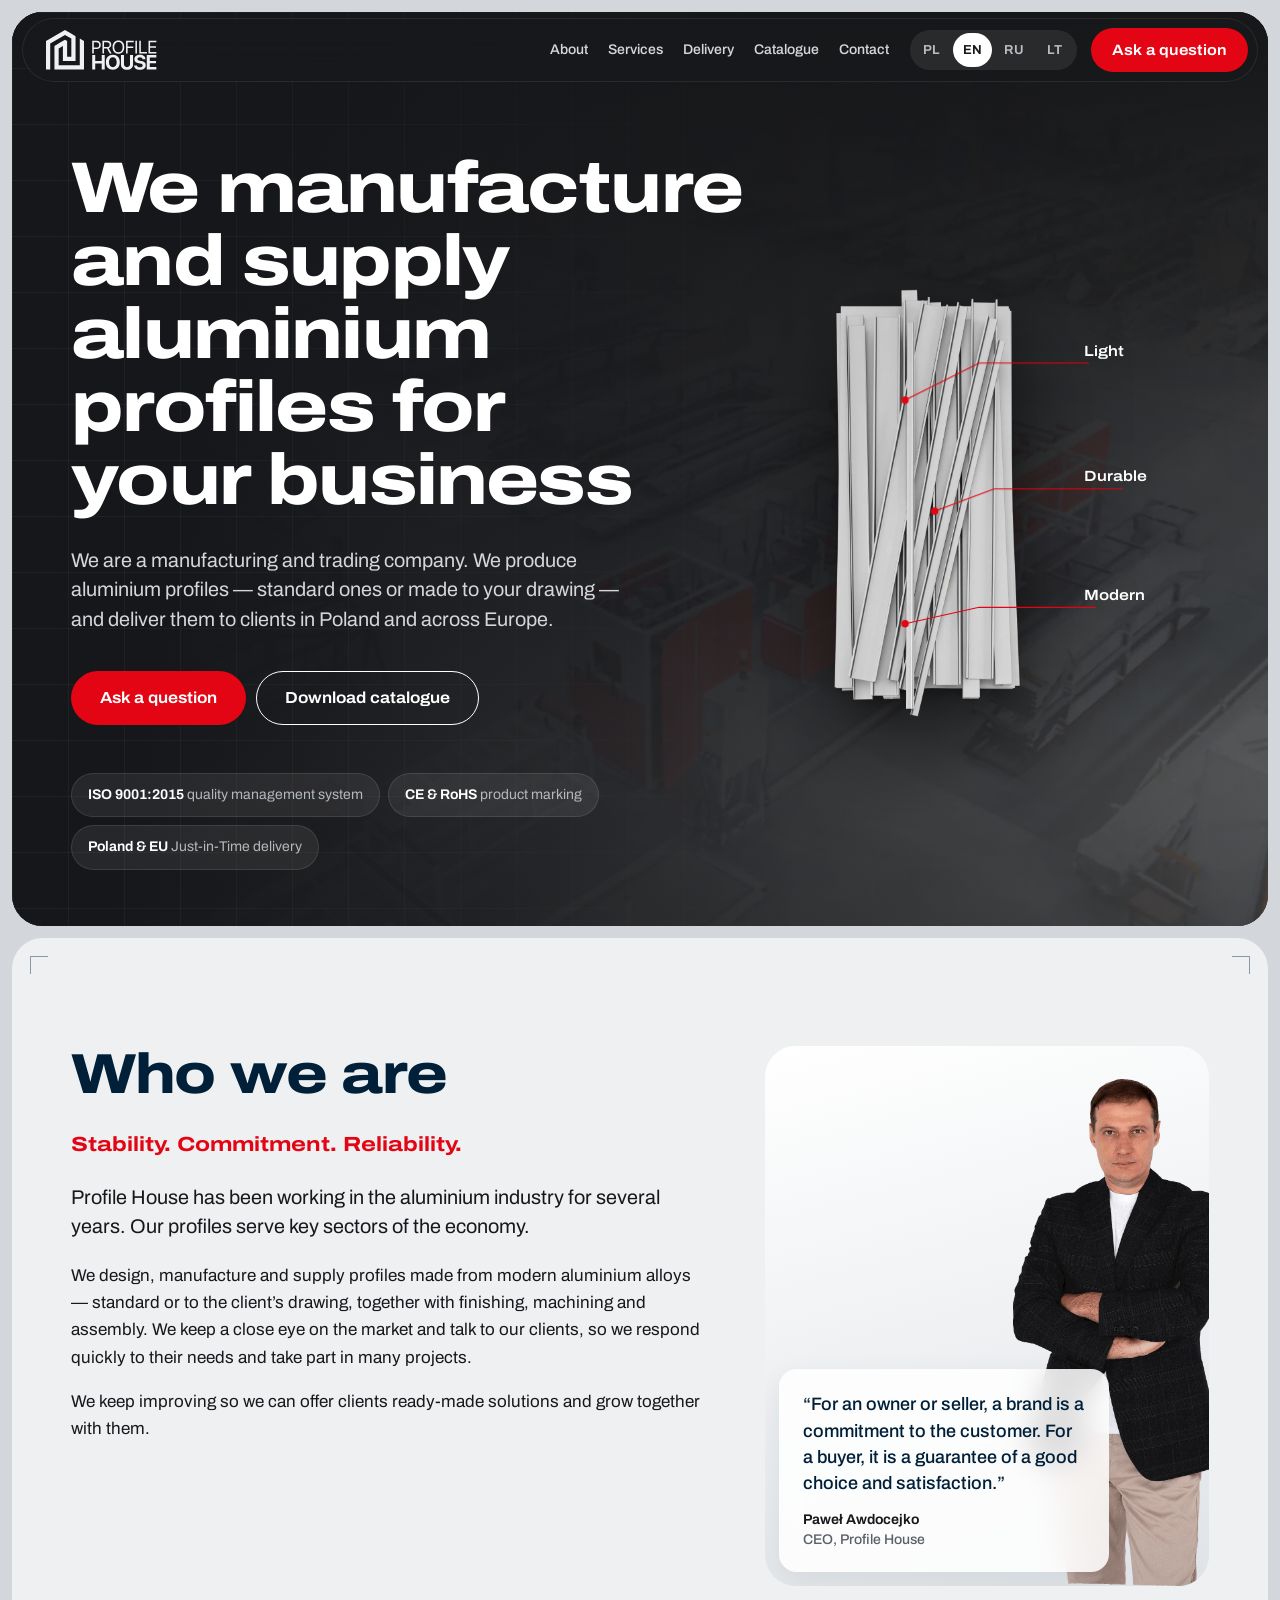
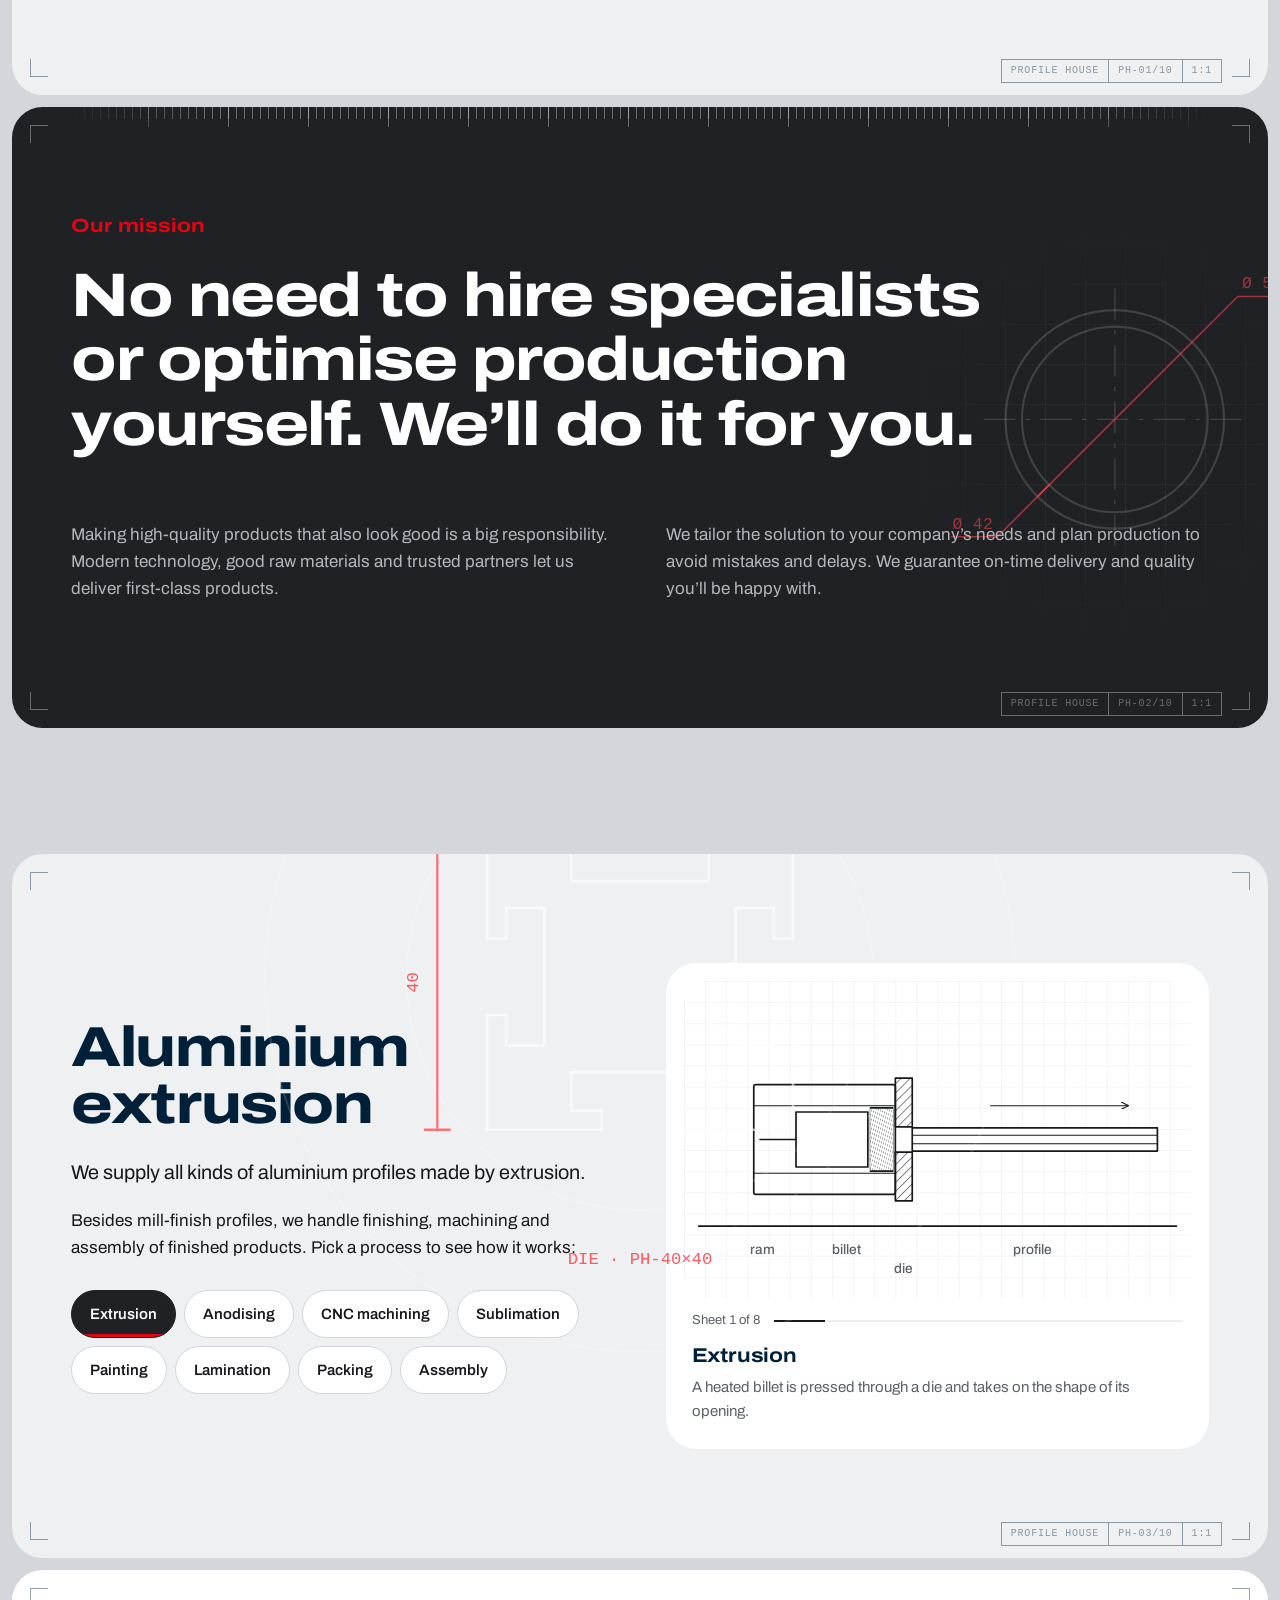
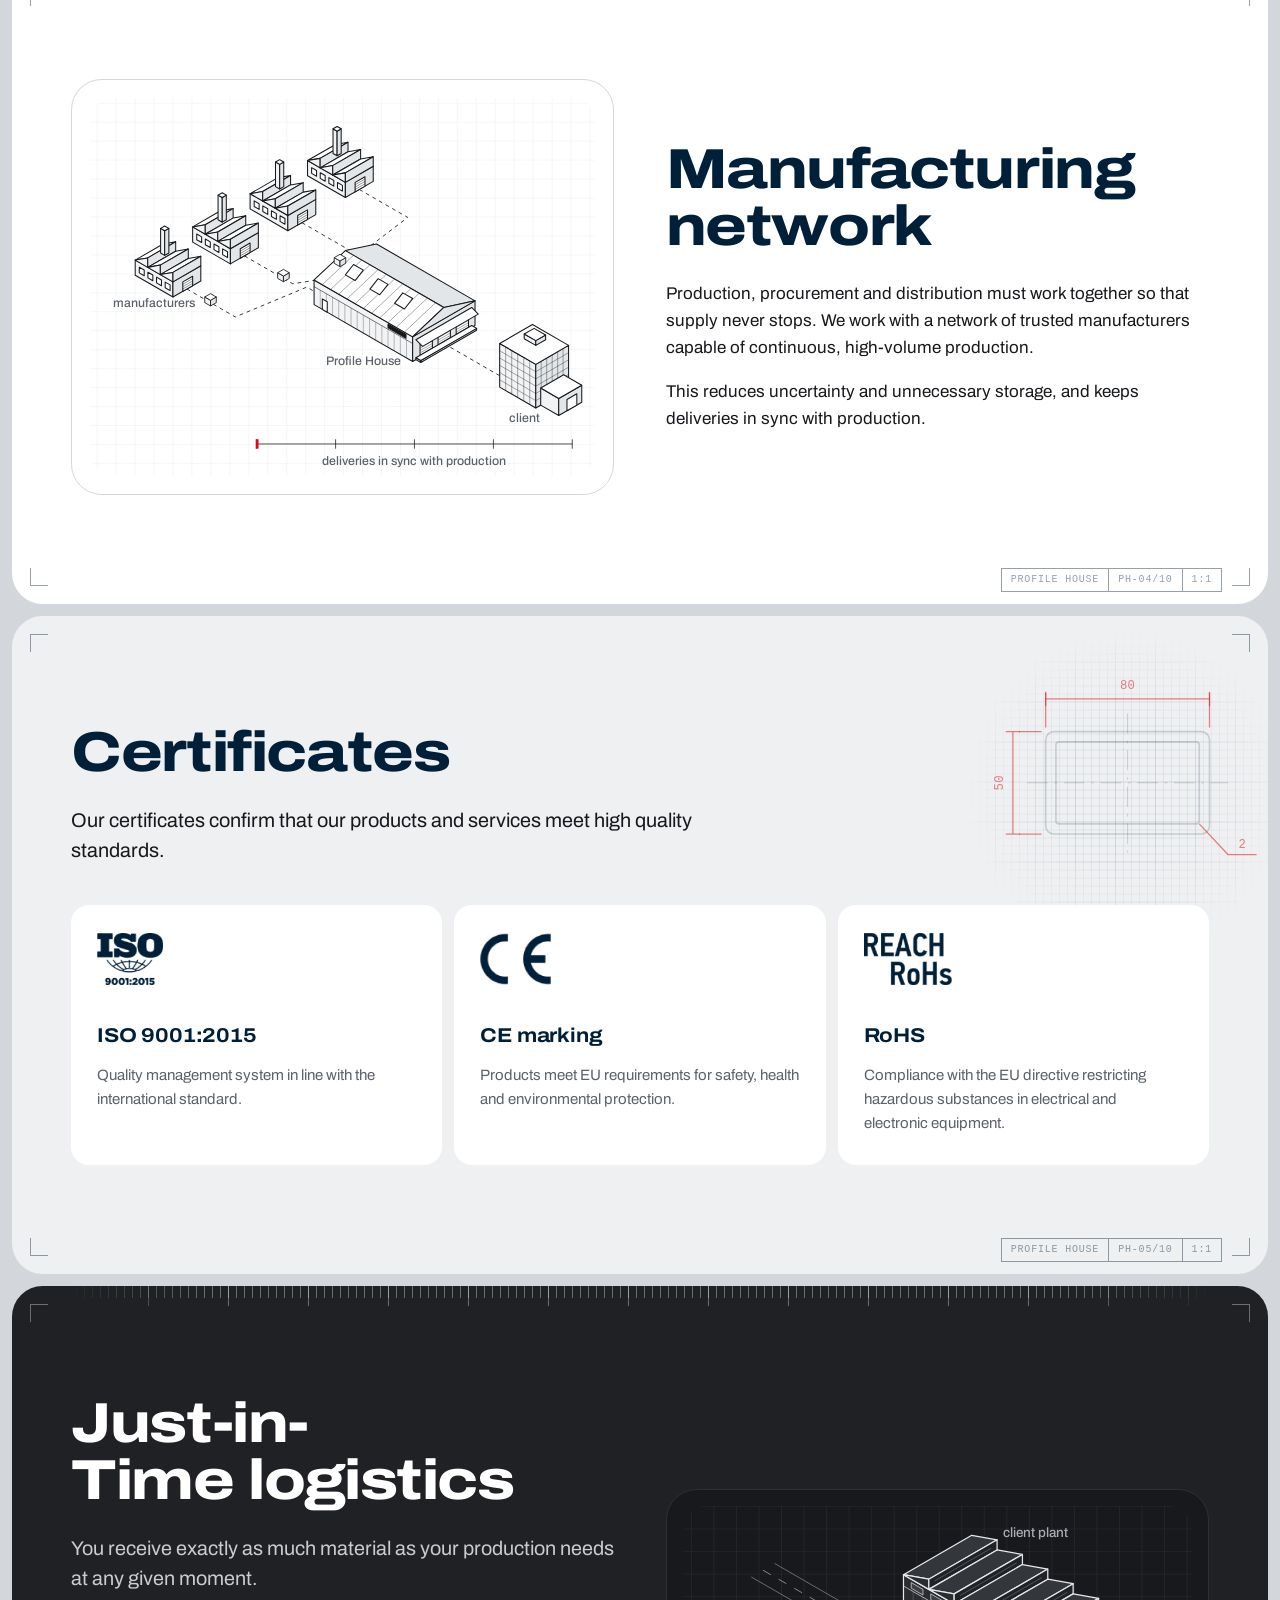
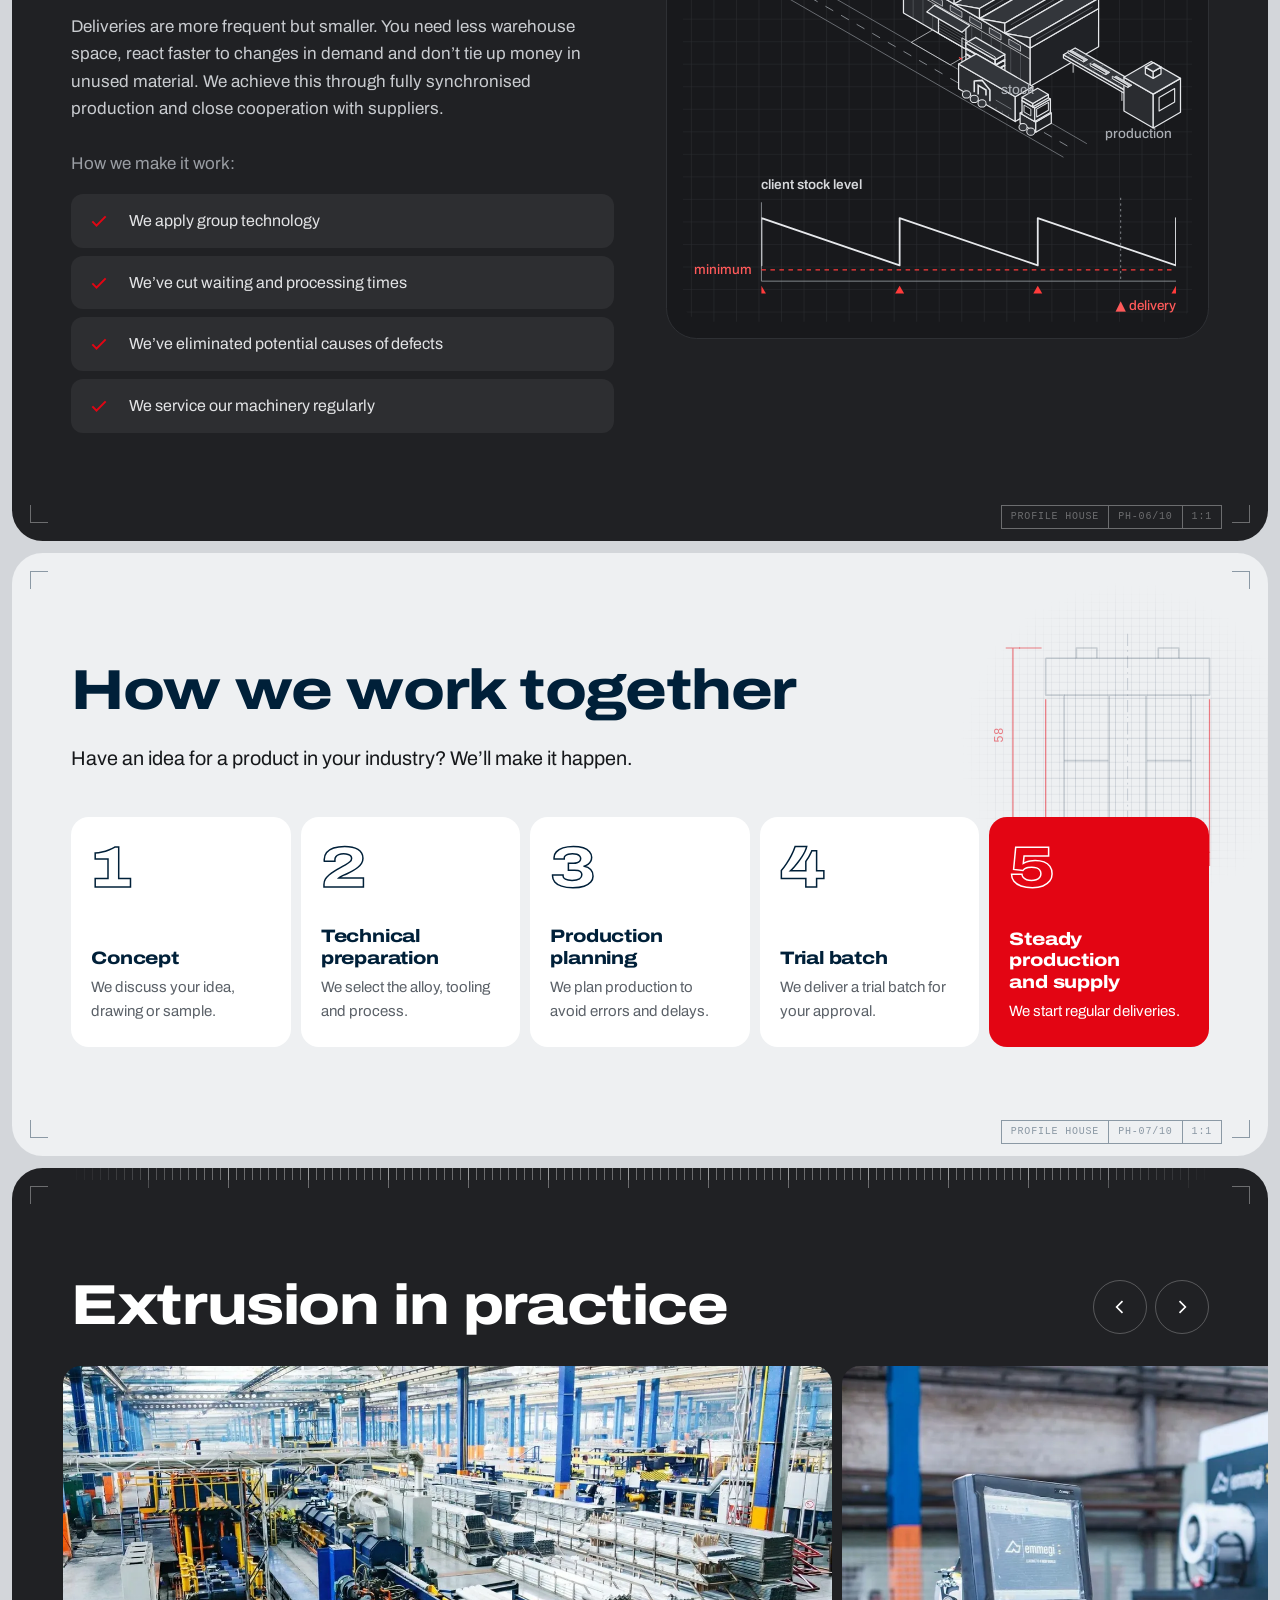
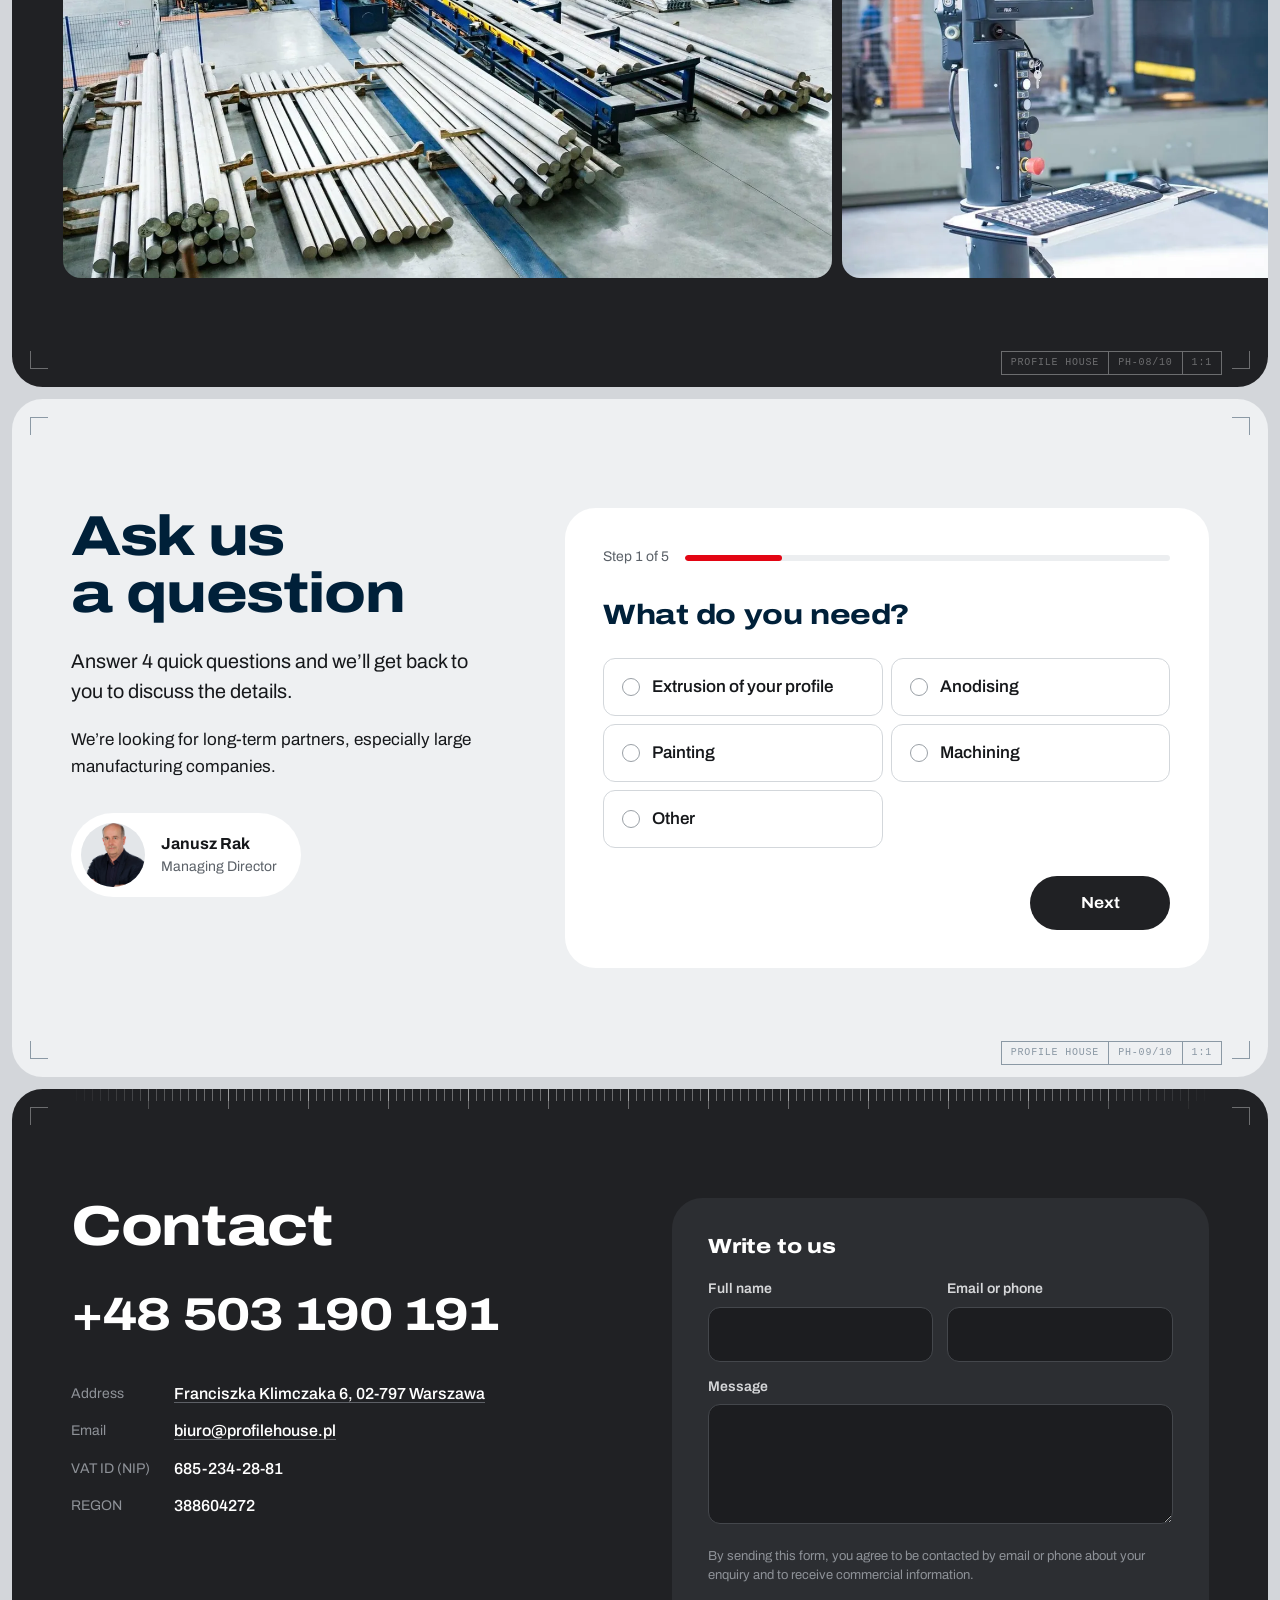
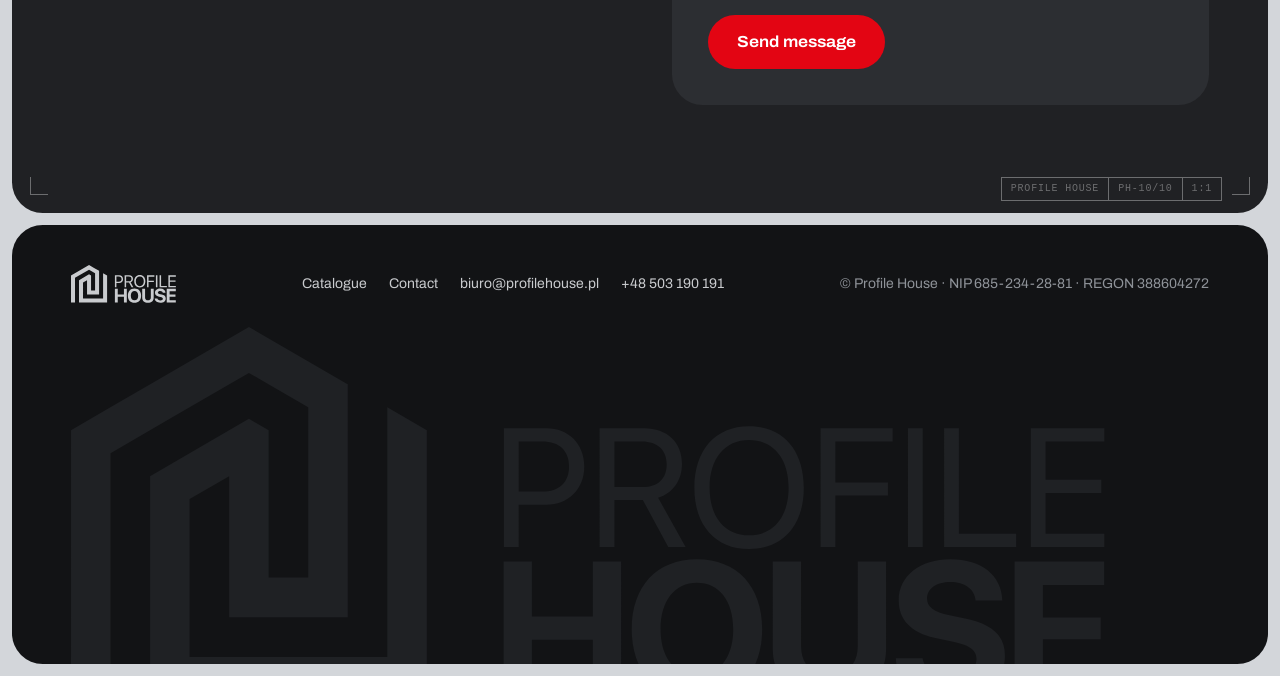
==== en/index.html @ 6f0127ea "Matryca z prostych bloków przesuwanych przez GPU, wewnątrz sekcji - brak przerysowywania przy przewi" ====
<!doctype html>
<html lang="en">
<head>
<meta charset="utf-8">
<meta name="viewport" content="width=device-width,initial-scale=1">
<title>Profile House — aluminium profile manufacturer and supplier</title>
<meta name="description" content="We manufacture and supply aluminium profiles for businesses in Poland and across Europe: extrusion, anodising, CNC machining, painting and assembly. Just-in-Time delivery.">
<link rel="canonical" href="https://profilehouse.pl/en/">
<link rel="alternate" hreflang="pl" href="https://profilehouse.pl/">
<link rel="alternate" hreflang="en" href="https://profilehouse.pl/en/">
<link rel="alternate" hreflang="ru" href="https://profilehouse.pl/ru/">
<link rel="alternate" hreflang="lt" href="https://profilehouse.pl/lt/">
<link rel="alternate" hreflang="x-default" href="https://profilehouse.pl/">
<meta property="og:type" content="website">
<meta property="og:locale" content="en_GB">
<meta property="og:title" content="Profile House — aluminium profile manufacturer and supplier">
<meta property="og:description" content="We manufacture and supply aluminium profiles for businesses in Poland and across Europe: extrusion, anodising, CNC machining, painting and assembly. Just-in-Time delivery.">
<meta property="og:url" content="https://profilehouse.pl/en/">
<meta property="og:image" content="https://profilehouse.pl/assets/img/plant.webp">
<meta name="theme-color" content="#202124">
<link rel="icon" href="/assets/favicon.png" type="image/png">
<link rel="apple-touch-icon" href="/assets/apple-touch-icon.png">
<link rel="preload" href="/assets/fonts/archivo-latin-wdth-normal.woff2" as="font" type="font/woff2" crossorigin>
<link rel="stylesheet" href="/assets/site.css?v=b32b42c3">
<script src="/assets/site.js?v=36290773" defer></script>
</head>
<body>
<a class="skip" href="#main">Skip to content</a>
<header class="hdr">
  <div class="wrap">
    <a class="logo" href="/en/" aria-label="Profile House — home page"><svg aria-hidden="true" focusable="false" xmlns="http://www.w3.org/2000/svg" width="243" height="80" viewBox="0 0 243 80" fill="none"> <path d="M92.4609 21.6348V47H95.625V37.9473H101.479C106.242 37.9473 109.635 34.5898 109.635 29.7734C109.635 24.9746 106.277 21.6348 101.514 21.6348H92.4609ZM95.625 24.4473H100.688C104.326 24.4473 106.383 26.416 106.383 29.7734C106.383 33.1484 104.309 35.1348 100.688 35.1348H95.625V24.4473ZM116.077 36.9629H122.142L127.574 47H131.283L125.411 36.4707C128.593 35.4688 130.509 32.7266 130.509 29.1934C130.509 24.623 127.31 21.6348 122.423 21.6348H112.913V47H116.077V36.9629ZM116.077 24.4473H122.001C125.271 24.4473 127.24 26.2578 127.24 29.2988C127.24 32.4102 125.394 34.168 122.142 34.168H116.077V24.4473ZM144.844 21.2129C137.655 21.2129 133.155 26.2754 133.155 34.3262C133.155 42.377 137.655 47.4219 144.844 47.4219C152.034 47.4219 156.534 42.377 156.534 34.3262C156.534 26.2754 152.034 21.2129 144.844 21.2129ZM144.844 24.1309C150.03 24.1309 153.282 28.0684 153.282 34.3262C153.282 40.5664 150.03 44.5039 144.844 44.5039C139.659 44.5039 136.407 40.5664 136.407 34.3262C136.407 28.0684 139.659 24.1309 144.844 24.1309ZM163.275 47V36.0137H174.508V33.2012H163.275V24.4824H175.51V21.6348H160.111V47H163.275ZM181.935 47V21.6348H178.771V47H181.935ZM201.895 44.1523H189.661V21.6348H186.497V47H201.895V44.1523ZM220.731 44.1523H208.18V35.4336H220.08V32.6211H208.18V24.4824H220.731V21.6348H205.016V47H220.731V44.1523ZM117.507 79V50.1118H111.461V61.8433H98.4482V50.1118H92.4023V79H98.4482V66.8281H111.461V79H117.507ZM133.704 49.6113C125.136 49.6113 119.771 55.3569 119.771 64.5659C119.771 73.7549 125.136 79.4805 133.704 79.4805C142.253 79.4805 147.638 73.7549 147.638 64.5659C147.638 55.3569 142.253 49.6113 133.704 49.6113ZM133.704 54.6562C138.429 54.6562 141.452 58.5 141.452 64.5659C141.452 70.6118 138.429 74.4355 133.704 74.4355C128.96 74.4355 125.937 70.6118 125.937 64.5659C125.937 58.5 128.98 54.6562 133.704 54.6562ZM155.948 50.1118H149.902V68.79C149.902 75.1562 154.606 79.4805 162.013 79.4805C169.401 79.4805 174.105 75.1562 174.105 68.79V50.1118H168.059V68.1895C168.059 71.8931 165.877 74.3154 162.013 74.3154C158.13 74.3154 155.948 71.8931 155.948 68.1895V50.1118ZM176.189 70.752C176.369 76.1973 180.954 79.4805 187.84 79.4805C195.067 79.4805 199.492 75.917 199.492 70.2715C199.492 65.8872 196.829 63.4248 190.723 62.2036L187.66 61.583C184.257 60.9023 182.855 59.8013 182.855 58.0195C182.855 55.8975 184.857 54.4961 187.84 54.4961C190.883 54.4961 193.025 55.9775 193.226 58.4399H198.931C198.831 53.1348 194.587 49.6113 187.84 49.6113C181.414 49.6113 176.809 53.1147 176.809 58.3999C176.809 62.7041 179.632 65.4668 185.398 66.6079L188.441 67.2085C192.064 67.9492 193.426 69.0303 193.426 70.9321C193.426 73.0542 191.224 74.6157 188 74.6157C184.717 74.6157 182.275 73.1743 181.894 70.752H176.189ZM220.694 73.9951H207.601V66.708H219.953V62.0635H207.601V55.0967H220.694V50.1118H201.555V79H220.694V73.9951Z" fill="currentColor"></path> <path fill-rule="evenodd" clip-rule="evenodd" d="M8.44483 79V26.9547C18.296 21.2388 28.1489 15.5212 38 9.80348L50.669 17.1548C50.669 29.2819 50.669 41.4074 50.669 53.5345H42.2207C42.2207 43.041 42.2207 32.5474 42.2207 22.0556L37.9982 19.6052C30.9615 23.6893 23.9247 27.7733 16.8879 31.8574C16.8879 47.5704 16.8879 63.287 16.8879 79C36.5902 79 56.2977 79 76 79V22.0556L67.5552 17.1548V70.5133C53.4816 70.5133 39.4046 70.5133 25.331 70.5133C25.331 59.2592 25.331 48.0087 25.331 36.7547L33.7758 31.8556C33.7758 41.9091 33.7758 51.9678 33.7758 62.0213C42.2207 62.0213 50.6673 62.0213 59.1121 62.0213C59.1121 45.4316 59.1121 28.8436 59.1121 12.2504C52.0736 8.1681 45.0385 4.08405 38 0C25.3327 7.35305 12.6673 14.7026 0 22.0556V70.5098L8.44483 79ZM0 78.9982L8.44483 79L0 70.5098V78.9982Z" fill="currentColor"></path> </svg> </a>
    <button class="burger" aria-expanded="false" aria-controls="menu" aria-label="Menu"><span></span><span></span><span></span></button>
    <div class="menu" id="menu">
      <nav class="nav" aria-label="Menu"><a href="/en/#o-firmie">About</a><a href="/en/#uslugi">Services</a><a href="/en/#dostawa">Delivery</a><a href="/en/katalog/">Catalogue</a><a href="/en/#kontakt">Contact</a></nav>
      <div class="hdr-cta">
        <nav class="langs" aria-label="Language"><a href="/" hreflang="pl" lang="pl" title="Polski">PL</a><a href="/en/" hreflang="en" lang="en" title="English" aria-current="true">EN</a><a href="/ru/" hreflang="ru" lang="ru" title="Русский">RU</a><a href="/lt/" hreflang="lt" lang="lt" title="Lietuvių">LT</a></nav>
        <a class="hdr-tel" href="tel:+48503190191">+48 503 190 191</a>
        <a class="btn btn-primary" href="/en/#pytanie">Ask a question</a>
      </div>
    </div>
  </div>
</header>
<main id="main">
<section class="hero">
  <div class="hero-bg" aria-hidden="true"></div>
  <div class="wrap">
    <div>
      <h1>We manufacture and supply aluminium profiles for your business</h1>
      <p class="lead">We are a manufacturing and trading company. We produce aluminium profiles — standard ones or made to your drawing — and deliver them to clients in Poland and across Europe.</p>
      <div class="btns">
        <a class="btn btn-primary" href="#pytanie">Ask a question</a>
        <a class="btn btn-ghost" href="/en/katalog/"><span>Download catalogue</span></a>
      </div>
      <div class="hero-facts"><span><b>ISO 9001:2015</b> quality management system</span><span><b>CE & RoHS</b> product marking</span><span><b>Poland & EU</b> Just-in-Time delivery</span></div>
    </div>
    <div class="spec" aria-hidden="true">
      <img src="/assets/img/hero-profiles.webp" alt="" width="649" height="1324" fetchpriority="high">
      <svg viewBox="0 0 560 600">
        <g><circle class="dot" cx="150" cy="150" r="5"/><path class="ldr" d="M150 150 L250 100 H540"/><text x="392" y="90">Light</text></g>
        <g><circle class="dot" cx="190" cy="300" r="5"/><path class="ldr" d="M190 300 L270 270 H540"/><text x="392" y="260">Durable</text></g>
        <g><circle class="dot" cx="150" cy="452" r="5"/><path class="ldr" d="M150 452 L250 430 H540"/><text x="392" y="420">Modern</text></g>
      </svg>
    </div>
  </div>
</section>

<section class="sec" id="o-firmie"><div class="bp" aria-hidden="true"><i class="bp-c bp-c0"></i><i class="bp-c bp-c1"></i><i class="bp-c bp-c2"></i><i class="bp-c bp-c3"></i><div class="bp-stamp"><span>PROFILE HOUSE</span><span>PH-01/10</span><span>1:1</span></div></div>
  <div class="wrap split wide-a">
    <div class="a h-block">
      <h2>Who we are</h2>
      <p class="values">Stability. Commitment. Reliability.</p>
      <p class="lead">Profile House has been working in the aluminium industry for several years. Our profiles serve key sectors of the economy.</p>
      <p>We design, manufacture and supply profiles made from modern aluminium alloys — standard or to the client’s drawing, together with finishing, machining and assembly. We keep a close eye on the market and talk to our clients, so we respond quickly to their needs and take part in many projects.</p>
      <p>We keep improving so we can offer clients ready-made solutions and grow together with them.</p>
    </div>
    <div class="b">
      <figure class="ceo">
        <blockquote>“For an owner or seller, a brand is a commitment to the customer. For a buyer, it is a guarantee of a good choice and satisfaction.”<cite><b>Paweł Awdocejko</b><br>CEO, Profile House</cite></blockquote>
        <img src="/assets/img/ceo.webp" alt="Paweł Awdocejko, CEO Profile House" loading="lazy" width="700" height="1663">
      </figure>
    </div>
  </div>
</section>

<section class="sec dark mission"><div class="bp" aria-hidden="true"><i class="bp-c bp-c0"></i><i class="bp-c bp-c1"></i><i class="bp-c bp-c2"></i><i class="bp-c bp-c3"></i><div class="bp-art bp-r"><div class="bp-grid"></div><svg class="bp-draw" viewBox="-70 -60 300 290" fill="none"><circle class="ln" pathLength="1" cx="80" cy="80" r="80"/><circle class="ln" pathLength="1" cx="80" cy="80" r="68"/><path class="cl" pathLength="1" d="M80 -16 V176 M-16 80 H176"/><path class="dim" pathLength="1" d="M23.4 136.6 L136.6 23.4 L170 -10 H206"/><text x="188" y="-16" text-anchor="middle">Ø 50</text><path class="dim" pathLength="1" d="M32 128 L-6 166 H-40"/><text x="-24" y="160" text-anchor="middle">Ø 42</text></svg></div><div class="bp-stamp"><span>PROFILE HOUSE</span><span>PH-02/10</span><span>1:1</span></div></div>
  <div class="wrap">
    <h2 class="kicker-h">Our mission</h2>
    <p class="statement">No need to hire specialists or optimise production yourself. We’ll do it for you.</p>
    <div class="split"><p class="a">Making high-quality products that also look good is a big responsibility. Modern technology, good raw materials and trusted partners let us deliver first-class products.</p><p class="b">We tailor the solution to your company’s needs and plan production to avoid mistakes and delays. We guarantee on-time delivery and quality you’ll be happy with.</p></div>
  </div>
</section>

<section class="sec" id="uslugi" data-die="die"><div class="bp" aria-hidden="true"><i class="bp-c bp-c0"></i><i class="bp-c bp-c1"></i><i class="bp-c bp-c2"></i><i class="bp-c bp-c3"></i><div class="bp-stamp"><span>PROFILE HOUSE</span><span>PH-03/10</span><span>1:1</span></div></div>
  <div class="wrap split center">
    <div class="a h-block">
      <h2>Aluminium extrusion</h2>
      <p class="lead">We supply all kinds of aluminium profiles made by extrusion.</p>
      <p>Besides mill-finish profiles, we handle finishing, machining and assembly of finished products. Pick a process to see how it works:</p>
      <ul class="svc-list" data-proc-chips><li><button type="button" class="chip" data-step="0" data-desc="A heated billet is pressed through a die and takes on the shape of its opening." aria-pressed="true">Extrusion</button></li><li><button type="button" class="chip" data-step="1" data-desc="An electrochemical oxide layer protects the profile from corrosion and can add colour." aria-pressed="false">Anodising</button></li><li><button type="button" class="chip" data-step="2" data-desc="We drill, mill and cut profiles to size according to the drawing." aria-pressed="false">CNC machining</button></li><li><button type="button" class="chip" data-step="3" data-desc="A pattern, such as wood grain, is transferred from paper onto the profile surface at high temperature." aria-pressed="false">Sublimation</button></li><li><button type="button" class="chip" data-step="4" data-desc="We coat the profile with a durable finish in the colour you choose." aria-pressed="false">Painting</button></li><li><button type="button" class="chip" data-step="5" data-desc="Rollers press a decorative or protective film onto the profile surface." aria-pressed="false">Lamination</button></li><li><button type="button" class="chip" data-step="6" data-desc="Profiles are bundled, strapped and secured for transport." aria-pressed="false">Packing</button></li><li><button type="button" class="chip" data-step="7" data-desc="We assemble complete structures from finished profiles." aria-pressed="false">Assembly</button></li></ul>
    </div>
    <figure class="b proc" data-proc>
      <svg class="proc-svg" viewBox="0 0 480 300" role="img" aria-labelledby="proc-title">
  <defs>
    <pattern id="pgrid" width="20" height="20" patternUnits="userSpaceOnUse"><path d="M20 0H0V20" fill="none" stroke="#e9ebee" stroke-width="1"/></pattern>
    <pattern id="phatch" width="6" height="6" patternUnits="userSpaceOnUse" patternTransform="rotate(45)"><path d="M0 0V6" stroke="#16181b" stroke-width="1"/></pattern>
    <pattern id="phatch2" width="5" height="5" patternUnits="userSpaceOnUse" patternTransform="rotate(-45)"><path d="M0 0V5" stroke="#16181b" stroke-width="1.6"/></pattern>
    <marker id="parr" viewBox="0 0 10 10" refX="9" refY="5" markerWidth="7" markerHeight="7" orient="auto"><path d="M0 0L10 5L0 10" fill="none" stroke="#16181b" stroke-width="1.5"/></marker>
  </defs>
  <rect width="480" height="300" fill="url(#pgrid)"/>

  <!-- 1 Wytłaczanie -->
  <g class="stage" data-s="0">
    <path class="ln draw" pathLength="1" d="M14 232H466"/>
    <rect class="ln draw" pathLength="1" x="66" y="98" width="134" height="104" rx="2"/>
    <path class="ln draw thin" pathLength="1" d="M66 118H200M66 182H200"/>
    <rect class="ln hatch billet" x="110" y="120" width="88" height="60"/>
    <g class="ram"><rect class="ln wf" x="40" y="124" width="68" height="52"/><path class="ln" d="M6 150H40"/></g>
    <rect class="ln hatch" x="200" y="92" width="16" height="46"/><rect class="ln hatch" x="200" y="162" width="16" height="46"/>
    <g class="extr"><rect class="ln wf" x="216" y="139" width="232" height="22"/><path class="ln thin" d="M216 146H448M216 154H448"/></g>
    <path class="ln thin draw" pathLength="1" d="M290 118H420" marker-end="url(#parr)"/>
    <g class="lbls" text-anchor="middle"><text x="74" y="258">ram</text><text x="154" y="258">billet</text><text x="208" y="276">die</text><text x="330" y="258">profile</text></g>
  </g>

  <!-- 2 Anodowanie -->
  <g class="stage" data-s="1">
    <path class="ln draw" pathLength="1" d="M50 46H430"/>
    <path class="ln draw" pathLength="1" d="M106 112V252H374V112"/>
    <path class="ln thin wave" d="M117 150q11-6 22 0t22 0t22 0t22 0t22 0t22 0t22 0t22 0t22 0t22 0t22 0"/>
    <path class="ln thick" d="M126 138V236M354 138V236"/>
    <g class="lbls"><text x="121" y="132">+</text><text x="349" y="132">−</text></g>
    <g class="dip"><path class="ln thin" d="M200-140V188M280-140V188"/><rect class="ln wf" x="165" y="188" width="150" height="22"/><path class="ln thin" d="M165 199H315"/></g>
    <g class="bubbles"><circle cx="180" cy="230" r="3"/><circle cx="214" cy="236" r="2.5"/><circle cx="250" cy="228" r="3.5"/><circle cx="286" cy="234" r="2.5"/><circle cx="306" cy="226" r="3"/></g>
    <g class="lbls"><text x="240" y="276" text-anchor="middle">electrolytic bath</text></g>
  </g>

  <!-- 3 Obróbka CNC -->
  <g class="stage" data-s="2">
    <path class="ln draw" pathLength="1" d="M24 30H456"/>
    <rect class="ln draw" pathLength="1" x="40" y="216" width="400" height="14"/>
    <rect class="ln hatch" x="66" y="176" width="16" height="40"/><rect class="ln hatch" x="398" y="176" width="16" height="40"/>
    <rect class="ln wf" x="60" y="190" width="360" height="26"/>
    <g class="holes"><circle class="ln wf" cx="130" cy="203" r="5"/><circle class="ln wf" cx="200" cy="203" r="5"/><circle class="ln wf" cx="270" cy="203" r="5"/><circle class="ln wf" cx="340" cy="203" r="5"/></g>
    <g class="spindle"><rect class="ln wf" x="-24" y="30" width="48" height="66"/><path class="ln thin" d="M-24 48H24M-24 60H24"/><rect class="ln wf" x="-10" y="96" width="20" height="30"/><path class="ln wf" d="M-4 126V158L0 170L4 158V126Z"/></g>
    <g class="lbls"><text x="240" y="258" text-anchor="middle">drilling to drawing</text></g>
  </g>

  <!-- 4 Sublimacja -->
  <g class="stage" data-s="3">
    <rect class="ln hatch draw" pathLength="1" x="50" y="64" width="380" height="26"/>
    <g class="heat"><path class="ln thin" d="M90 100q6 8 0 16t0 16"/><path class="ln thin" d="M150 100q6 8 0 16t0 16"/><path class="ln thin" d="M210 100q6 8 0 16t0 16"/><path class="ln thin" d="M270 100q6 8 0 16t0 16"/><path class="ln thin" d="M330 100q6 8 0 16t0 16"/><path class="ln thin" d="M390 100q6 8 0 16t0 16"/></g>
    <path class="ln thin dashed" d="M40 146H440"/>
    <rect class="ln wf" x="50" y="152" width="380" height="40"/>
    <g class="grain">
      <path class="ln thin draw2" pathLength="1" d="M50 161C150 156 250 169 430 161"/>
      <path class="ln thin draw2" pathLength="1" d="M50 171C140 177 220 160 270 168S360 176 430 172"/>
      <path class="ln thin draw2" pathLength="1" d="M50 182C160 186 300 177 430 183"/>
      <ellipse class="ln thin draw2" pathLength="1" cx="262" cy="171" rx="16" ry="5"/>
    </g>
    <g class="lbls"><text x="50" y="56">heater</text><text x="430" y="140" text-anchor="end">transfer paper</text><text x="240" y="222" text-anchor="middle">wood-grain pattern</text></g>
  </g>

  <!-- 5 Malowanie -->
  <g class="stage" data-s="4">
    <path class="ln draw" pathLength="1" d="M30 40H450"/>
    <rect class="ln wf" x="60" y="180" width="360" height="34"/>
    <rect class="coat" x="60" y="180" width="360" height="34" fill="url(#phatch2)"/>
    <rect class="ln" x="60" y="180" width="360" height="34" fill="none"/>
    <g class="gun">
      <path class="ln thin" d="M60 40V66"/>
      <rect class="ln wf" x="40" y="66" width="40" height="40" rx="3"/>
      <path class="ln wf" d="M80 80H112V92H80"/>
      <path class="ln wf" d="M55 106H65L62 126H58Z"/>
      <path class="ln thin dashed" d="M60 126L38 178M60 126L82 178"/>
      <g class="spray"><circle cx="52" cy="146" r="1.4"/><circle cx="66" cy="152" r="1.4"/><circle cx="58" cy="162" r="1.4"/><circle cx="72" cy="168" r="1.4"/><circle cx="46" cy="170" r="1.4"/><circle cx="62" cy="140" r="1.4"/></g>
    </g>
    <g class="lbls"><text x="60" y="242">paint coating</text></g>
  </g>

  <!-- 6 Laminowanie -->
  <g class="stage" data-s="5">
    <g class="roll"><circle class="ln wf" cx="96" cy="70" r="26"/><circle class="ln" cx="96" cy="70" r="8"/><path class="ln thin" d="M96 44V96M70 70H122"/></g>
    <path class="ln draw" pathLength="1" d="M114 89L228 160"/>
    <rect class="ln wf" x="30" y="165" width="420" height="26"/>
    <path class="ln thin" d="M30 178H450"/>
    <path class="layer" pathLength="1" d="M240 164H450"/>
    <g class="roll"><circle class="ln wf" cx="240" cy="136" r="28"/><path class="ln thin" d="M240 108V164M212 136H268M220 116L260 156M260 116L220 156"/><circle class="ln" cx="240" cy="136" r="5"/></g>
    <g class="roll rev"><circle class="ln wf" cx="240" cy="220" r="28"/><path class="ln thin" d="M240 192V248M212 220H268M220 200L260 240M260 200L220 240"/><circle class="ln" cx="240" cy="220" r="5"/></g>
    <path class="ln thin draw" pathLength="1" d="M300 268H420" marker-end="url(#parr)"/>
    <g class="lbls"><text x="128" y="66">film</text><text x="276" y="118">pressure rollers</text></g>
  </g>

  <!-- 7 Pakowanie -->
  <g class="stage" data-s="6">
    <rect class="ln draw" pathLength="1" x="100" y="236" width="280" height="12"/>
    <path class="ln draw" pathLength="1" d="M112 248V266H140V248M226 248V266H254V248M340 248V266H368V248"/>
    <g class="bar b1"><rect class="ln wf" x="120" y="212" width="240" height="22"/><path class="ln thin" d="M120 223H360"/></g>
    <g class="bar b2"><rect class="ln wf" x="120" y="188" width="240" height="22"/><path class="ln thin" d="M120 199H360"/></g>
    <g class="bar b3"><rect class="ln wf" x="120" y="164" width="240" height="22"/><path class="ln thin" d="M120 175H360"/></g>
    <g class="bar b4"><rect class="ln wf" x="120" y="140" width="240" height="22"/><path class="ln thin" d="M120 151H360"/></g>
    <rect class="ln strap s1" pathLength="1" x="164" y="136" width="12" height="100"/>
    <rect class="ln strap s2" pathLength="1" x="304" y="136" width="12" height="100"/>
    <g class="tag"><path class="ln thin" d="M240 136V116"/><rect class="ln wf" x="208" y="90" width="64" height="26" rx="3"/><text x="226" y="108" class="tagt">PH</text></g>
  </g>

  <!-- 8 Montaż konstrukcji -->
  <g class="stage" data-s="7">
    <g class="fb ft"><rect class="ln wf" x="140" y="60" width="200" height="20"/></g>
    <g class="fb fbm"><rect class="ln wf" x="140" y="220" width="200" height="20"/></g>
    <g class="fb fl"><rect class="ln wf" x="140" y="60" width="20" height="180"/></g>
    <g class="fb fr"><rect class="ln wf" x="320" y="60" width="20" height="180"/></g>
    <path class="ln thin miter" d="M140 60L160 80M340 60L320 80M140 240L160 220M340 240L320 220"/>
    <rect class="ln thin dashed glass" x="172" y="92" width="136" height="116"/>
    <g class="screws"><circle class="ln wf" cx="150" cy="70" r="3.5"/><circle class="ln wf" cx="330" cy="70" r="3.5"/><circle class="ln wf" cx="150" cy="230" r="3.5"/><circle class="ln wf" cx="330" cy="230" r="3.5"/></g>
    <g class="dims"><path class="ln thin" d="M140 40H340M140 34V46M340 34V46M370 60V240M364 60H376M364 240H376"/><text x="226" y="34">1200</text><text x="378" y="154">900</text></g>
  </g>
</svg>

      <figcaption class="proc-cap">
        <div class="proc-meta"><span data-proc-num data-tpl="Sheet {n} of {t}">Sheet 1 of 8</span><span class="proc-bar"><i data-proc-bar></i></span></div>
        <b id="proc-title" data-proc-name>Extrusion</b>
        <p data-proc-desc>A heated billet is pressed through a die and takes on the shape of its opening.</p>
      </figcaption>
    </figure>
  </div>
</section>

<section class="sec white"><div class="bp" aria-hidden="true"><i class="bp-c bp-c0"></i><i class="bp-c bp-c1"></i><i class="bp-c bp-c2"></i><i class="bp-c bp-c3"></i><div class="bp-stamp"><span>PROFILE HOUSE</span><span>PH-04/10</span><span>1:1</span></div></div>
  <div class="wrap split center">
    <figure class="a proc net"><svg class="net-svg" viewBox="-207 -105 533 399" role="img" aria-label="Diagram: manufacturers supply Profile House, which delivers to the client">
<defs><pattern id="ngrid" width="20" height="20" patternUnits="userSpaceOnUse"><path d="M20 0H0V20" fill="none" stroke="#e9ebee" stroke-width="1"/></pattern></defs>
<rect x="-207" y="-105" width="533" height="399" fill="url(#ngrid)"/>
<path class="route" d="M77.1 -8.5 L128.2 21.0 L63.2 70.5 L76.2 78.0" fill="none" stroke="#16181b" stroke-width="0.9" stroke-dasharray="4 4"/>
<path class="route" d="M16.5 26.5 L67.5 56.0 L49.4 78.5 L62.4 86.0" fill="none" stroke="#16181b" stroke-width="0.9" stroke-dasharray="4 4"/>
<path class="route" d="M-44.2 61.5 L6.9 91.0 L35.5 86.5 L48.5 94.0" fill="none" stroke="#16181b" stroke-width="0.9" stroke-dasharray="4 4"/>
<path class="route" d="M-104.8 96.5 L-53.7 126.0 L21.7 94.5 L34.6 102.0" fill="none" stroke="#16181b" stroke-width="0.9" stroke-dasharray="4 4"/>
<path class="route" d="M173.2 158.0 L235.6 194.0" fill="none" stroke="#16181b" stroke-width="0.9" stroke-dasharray="4 4"/>
<g class="fac"><polygon points="22.5,-23.0 62.4,0.0 62.4,-16.0 22.5,-39.0" fill="#f2f3f5" stroke="#16181b" stroke-width="1.1" stroke-linejoin="round"/><polygon points="91.8,-17.0 62.4,0.0 62.4,-16.0 91.8,-33.0" fill="#e3e6e9" stroke="#16181b" stroke-width="1.1" stroke-linejoin="round"/><polygon points="52.0,-56.0 65.2,-58.3 35.8,-41.3 22.5,-39.0" fill="#ffffff" stroke="#16181b" stroke-width="1.1" stroke-linejoin="round"/><polygon points="22.5,-39.0 35.8,-31.3 35.8,-41.3" fill="#f2f3f5" stroke="#16181b" stroke-width="1.1" stroke-linejoin="round"/><polygon points="65.2,-48.3 35.8,-31.3 35.8,-41.3 65.2,-58.3" fill="#e3e6e9" stroke="#16181b" stroke-width="1.1" stroke-linejoin="round" class="glass"/><polygon points="65.2,-48.3 78.5,-50.7 49.1,-33.7 35.8,-31.3" fill="#ffffff" stroke="#16181b" stroke-width="1.1" stroke-linejoin="round"/><polygon points="35.8,-31.3 49.1,-23.7 49.1,-33.7" fill="#f2f3f5" stroke="#16181b" stroke-width="1.1" stroke-linejoin="round"/><polygon points="78.5,-40.7 49.1,-23.7 49.1,-33.7 78.5,-50.7" fill="#e3e6e9" stroke="#16181b" stroke-width="1.1" stroke-linejoin="round" class="glass"/><polygon points="78.5,-40.7 91.8,-43.0 62.4,-26.0 49.1,-23.7" fill="#ffffff" stroke="#16181b" stroke-width="1.1" stroke-linejoin="round"/><polygon points="49.1,-23.7 62.4,-16.0 62.4,-26.0" fill="#f2f3f5" stroke="#16181b" stroke-width="1.1" stroke-linejoin="round"/><polygon points="91.8,-33.0 62.4,-16.0 62.4,-26.0 91.8,-43.0" fill="#e3e6e9" stroke="#16181b" stroke-width="1.1" stroke-linejoin="round" class="glass"/><polygon points="26.8,-25.5 32.0,-22.5 32.0,-28.5 26.8,-31.5" fill="#fff" stroke="#16181b" stroke-width="1.1" stroke-linejoin="round" class="win w0"/><polygon points="35.9,-20.2 41.1,-17.2 41.1,-23.2 35.9,-26.2" fill="#fff" stroke="#16181b" stroke-width="1.1" stroke-linejoin="round" class="win w1"/><polygon points="45.0,-15.0 50.2,-12.0 50.2,-18.0 45.0,-21.0" fill="#fff" stroke="#16181b" stroke-width="1.1" stroke-linejoin="round" class="win w2"/><polygon points="54.1,-9.8 59.3,-6.8 59.3,-12.8 54.1,-15.8" fill="#fff" stroke="#16181b" stroke-width="1.1" stroke-linejoin="round" class="win w3"/><polygon points="83.1,-12.0 72.7,-6.0 72.7,-16.0 83.1,-22.0" fill="#fff" stroke="#16181b" stroke-width="1.1" stroke-linejoin="round"/><line x1="83.1" y1="-14.5" x2="72.7" y2="-8.5" stroke="#16181b" stroke-width="0.5"/><line x1="83.1" y1="-17.0" x2="72.7" y2="-11.0" stroke="#16181b" stroke-width="0.5"/><line x1="83.1" y1="-19.5" x2="72.7" y2="-13.5" stroke="#16181b" stroke-width="0.5"/><polygon points="49.4,-46.5 53.7,-44.0 53.7,-70.0 49.4,-72.5" fill="#f2f3f5" stroke="#16181b" stroke-width="1.1" stroke-linejoin="round"/><polygon points="58.0,-46.5 53.7,-44.0 53.7,-70.0 58.0,-72.5" fill="#e3e6e9" stroke="#16181b" stroke-width="1.1" stroke-linejoin="round"/><polygon points="53.7,-75.0 58.0,-72.5 53.7,-70.0 49.4,-72.5" fill="#ffffff" stroke="#16181b" stroke-width="1.1" stroke-linejoin="round"/><g class="smoke s0"><circle cx="53.7" cy="-76.5" r="3" fill="#fff" stroke="#16181b" stroke-width="0.8"/><circle cx="53.7" cy="-76.5" r="3.6" fill="#fff" stroke="#16181b" stroke-width="0.8"/><circle cx="53.7" cy="-76.5" r="4.2" fill="#fff" stroke="#16181b" stroke-width="0.8"/></g></g>
<g class="fac"><polygon points="-38.1,12.0 1.7,35.0 1.7,19.0 -38.1,-4.0" fill="#f2f3f5" stroke="#16181b" stroke-width="1.1" stroke-linejoin="round"/><polygon points="31.2,18.0 1.7,35.0 1.7,19.0 31.2,2.0" fill="#e3e6e9" stroke="#16181b" stroke-width="1.1" stroke-linejoin="round"/><polygon points="-8.7,-21.0 4.6,-23.3 -24.8,-6.3 -38.1,-4.0" fill="#ffffff" stroke="#16181b" stroke-width="1.1" stroke-linejoin="round"/><polygon points="-38.1,-4.0 -24.8,3.7 -24.8,-6.3" fill="#f2f3f5" stroke="#16181b" stroke-width="1.1" stroke-linejoin="round"/><polygon points="4.6,-13.3 -24.8,3.7 -24.8,-6.3 4.6,-23.3" fill="#e3e6e9" stroke="#16181b" stroke-width="1.1" stroke-linejoin="round" class="glass"/><polygon points="4.6,-13.3 17.9,-15.7 -11.5,1.3 -24.8,3.7" fill="#ffffff" stroke="#16181b" stroke-width="1.1" stroke-linejoin="round"/><polygon points="-24.8,3.7 -11.5,11.3 -11.5,1.3" fill="#f2f3f5" stroke="#16181b" stroke-width="1.1" stroke-linejoin="round"/><polygon points="17.9,-5.7 -11.5,11.3 -11.5,1.3 17.9,-15.7" fill="#e3e6e9" stroke="#16181b" stroke-width="1.1" stroke-linejoin="round" class="glass"/><polygon points="17.9,-5.7 31.2,-8.0 1.7,9.0 -11.5,11.3" fill="#ffffff" stroke="#16181b" stroke-width="1.1" stroke-linejoin="round"/><polygon points="-11.5,11.3 1.7,19.0 1.7,9.0" fill="#f2f3f5" stroke="#16181b" stroke-width="1.1" stroke-linejoin="round"/><polygon points="31.2,2.0 1.7,19.0 1.7,9.0 31.2,-8.0" fill="#e3e6e9" stroke="#16181b" stroke-width="1.1" stroke-linejoin="round" class="glass"/><polygon points="-33.8,9.5 -28.6,12.5 -28.6,6.5 -33.8,3.5" fill="#fff" stroke="#16181b" stroke-width="1.1" stroke-linejoin="round" class="win w1"/><polygon points="-24.7,14.8 -19.5,17.8 -19.5,11.8 -24.7,8.8" fill="#fff" stroke="#16181b" stroke-width="1.1" stroke-linejoin="round" class="win w2"/><polygon points="-15.6,20.0 -10.4,23.0 -10.4,17.0 -15.6,14.0" fill="#fff" stroke="#16181b" stroke-width="1.1" stroke-linejoin="round" class="win w3"/><polygon points="-6.5,25.2 -1.3,28.2 -1.3,22.2 -6.5,19.2" fill="#fff" stroke="#16181b" stroke-width="1.1" stroke-linejoin="round" class="win w0"/><polygon points="22.5,23.0 12.1,29.0 12.1,19.0 22.5,13.0" fill="#fff" stroke="#16181b" stroke-width="1.1" stroke-linejoin="round"/><line x1="22.5" y1="20.5" x2="12.1" y2="26.5" stroke="#16181b" stroke-width="0.5"/><line x1="22.5" y1="18.0" x2="12.1" y2="24.0" stroke="#16181b" stroke-width="0.5"/><line x1="22.5" y1="15.5" x2="12.1" y2="21.5" stroke="#16181b" stroke-width="0.5"/><polygon points="-11.3,-11.5 -6.9,-9.0 -6.9,-35.0 -11.3,-37.5" fill="#f2f3f5" stroke="#16181b" stroke-width="1.1" stroke-linejoin="round"/><polygon points="-2.6,-11.5 -6.9,-9.0 -6.9,-35.0 -2.6,-37.5" fill="#e3e6e9" stroke="#16181b" stroke-width="1.1" stroke-linejoin="round"/><polygon points="-6.9,-40.0 -2.6,-37.5 -6.9,-35.0 -11.3,-37.5" fill="#ffffff" stroke="#16181b" stroke-width="1.1" stroke-linejoin="round"/><g class="smoke s1"><circle cx="-6.9" cy="-41.5" r="3" fill="#fff" stroke="#16181b" stroke-width="0.8"/><circle cx="-6.9" cy="-41.5" r="3.6" fill="#fff" stroke="#16181b" stroke-width="0.8"/><circle cx="-6.9" cy="-41.5" r="4.2" fill="#fff" stroke="#16181b" stroke-width="0.8"/></g></g>
<g class="fac"><polygon points="-98.7,47.0 -58.9,70.0 -58.9,54.0 -98.7,31.0" fill="#f2f3f5" stroke="#16181b" stroke-width="1.1" stroke-linejoin="round"/><polygon points="-29.4,53.0 -58.9,70.0 -58.9,54.0 -29.4,37.0" fill="#e3e6e9" stroke="#16181b" stroke-width="1.1" stroke-linejoin="round"/><polygon points="-69.3,14.0 -56.0,11.7 -85.4,28.7 -98.7,31.0" fill="#ffffff" stroke="#16181b" stroke-width="1.1" stroke-linejoin="round"/><polygon points="-98.7,31.0 -85.4,38.7 -85.4,28.7" fill="#f2f3f5" stroke="#16181b" stroke-width="1.1" stroke-linejoin="round"/><polygon points="-56.0,21.7 -85.4,38.7 -85.4,28.7 -56.0,11.7" fill="#e3e6e9" stroke="#16181b" stroke-width="1.1" stroke-linejoin="round" class="glass"/><polygon points="-56.0,21.7 -42.7,19.3 -72.2,36.3 -85.4,38.7" fill="#ffffff" stroke="#16181b" stroke-width="1.1" stroke-linejoin="round"/><polygon points="-85.4,38.7 -72.2,46.3 -72.2,36.3" fill="#f2f3f5" stroke="#16181b" stroke-width="1.1" stroke-linejoin="round"/><polygon points="-42.7,29.3 -72.2,46.3 -72.2,36.3 -42.7,19.3" fill="#e3e6e9" stroke="#16181b" stroke-width="1.1" stroke-linejoin="round" class="glass"/><polygon points="-42.7,29.3 -29.4,27.0 -58.9,44.0 -72.2,46.3" fill="#ffffff" stroke="#16181b" stroke-width="1.1" stroke-linejoin="round"/><polygon points="-72.2,46.3 -58.9,54.0 -58.9,44.0" fill="#f2f3f5" stroke="#16181b" stroke-width="1.1" stroke-linejoin="round"/><polygon points="-29.4,37.0 -58.9,54.0 -58.9,44.0 -29.4,27.0" fill="#e3e6e9" stroke="#16181b" stroke-width="1.1" stroke-linejoin="round" class="glass"/><polygon points="-94.4,44.5 -89.2,47.5 -89.2,41.5 -94.4,38.5" fill="#fff" stroke="#16181b" stroke-width="1.1" stroke-linejoin="round" class="win w2"/><polygon points="-85.3,49.8 -80.1,52.8 -80.1,46.8 -85.3,43.8" fill="#fff" stroke="#16181b" stroke-width="1.1" stroke-linejoin="round" class="win w3"/><polygon points="-76.2,55.0 -71.0,58.0 -71.0,52.0 -76.2,49.0" fill="#fff" stroke="#16181b" stroke-width="1.1" stroke-linejoin="round" class="win w0"/><polygon points="-67.1,60.2 -61.9,63.2 -61.9,57.2 -67.1,54.2" fill="#fff" stroke="#16181b" stroke-width="1.1" stroke-linejoin="round" class="win w1"/><polygon points="-38.1,58.0 -48.5,64.0 -48.5,54.0 -38.1,48.0" fill="#fff" stroke="#16181b" stroke-width="1.1" stroke-linejoin="round"/><line x1="-38.1" y1="55.5" x2="-48.5" y2="61.5" stroke="#16181b" stroke-width="0.5"/><line x1="-38.1" y1="53.0" x2="-48.5" y2="59.0" stroke="#16181b" stroke-width="0.5"/><line x1="-38.1" y1="50.5" x2="-48.5" y2="56.5" stroke="#16181b" stroke-width="0.5"/><polygon points="-71.9,23.5 -67.5,26.0 -67.5,0.0 -71.9,-2.5" fill="#f2f3f5" stroke="#16181b" stroke-width="1.1" stroke-linejoin="round"/><polygon points="-63.2,23.5 -67.5,26.0 -67.5,0.0 -63.2,-2.5" fill="#e3e6e9" stroke="#16181b" stroke-width="1.1" stroke-linejoin="round"/><polygon points="-67.5,-5.0 -63.2,-2.5 -67.5,0.0 -71.9,-2.5" fill="#ffffff" stroke="#16181b" stroke-width="1.1" stroke-linejoin="round"/><g class="smoke s2"><circle cx="-67.5" cy="-6.5" r="3" fill="#fff" stroke="#16181b" stroke-width="0.8"/><circle cx="-67.5" cy="-6.5" r="3.6" fill="#fff" stroke="#16181b" stroke-width="0.8"/><circle cx="-67.5" cy="-6.5" r="4.2" fill="#fff" stroke="#16181b" stroke-width="0.8"/></g></g>
<g class="fac"><polygon points="-159.3,82.0 -119.5,105.0 -119.5,89.0 -159.3,66.0" fill="#f2f3f5" stroke="#16181b" stroke-width="1.1" stroke-linejoin="round"/><polygon points="-90.1,88.0 -119.5,105.0 -119.5,89.0 -90.1,72.0" fill="#e3e6e9" stroke="#16181b" stroke-width="1.1" stroke-linejoin="round"/><polygon points="-129.9,49.0 -116.6,46.7 -146.1,63.7 -159.3,66.0" fill="#ffffff" stroke="#16181b" stroke-width="1.1" stroke-linejoin="round"/><polygon points="-159.3,66.0 -146.1,73.7 -146.1,63.7" fill="#f2f3f5" stroke="#16181b" stroke-width="1.1" stroke-linejoin="round"/><polygon points="-116.6,56.7 -146.1,73.7 -146.1,63.7 -116.6,46.7" fill="#e3e6e9" stroke="#16181b" stroke-width="1.1" stroke-linejoin="round" class="glass"/><polygon points="-116.6,56.7 -103.3,54.3 -132.8,71.3 -146.1,73.7" fill="#ffffff" stroke="#16181b" stroke-width="1.1" stroke-linejoin="round"/><polygon points="-146.1,73.7 -132.8,81.3 -132.8,71.3" fill="#f2f3f5" stroke="#16181b" stroke-width="1.1" stroke-linejoin="round"/><polygon points="-103.3,64.3 -132.8,81.3 -132.8,71.3 -103.3,54.3" fill="#e3e6e9" stroke="#16181b" stroke-width="1.1" stroke-linejoin="round" class="glass"/><polygon points="-103.3,64.3 -90.1,62.0 -119.5,79.0 -132.8,81.3" fill="#ffffff" stroke="#16181b" stroke-width="1.1" stroke-linejoin="round"/><polygon points="-132.8,81.3 -119.5,89.0 -119.5,79.0" fill="#f2f3f5" stroke="#16181b" stroke-width="1.1" stroke-linejoin="round"/><polygon points="-90.1,72.0 -119.5,89.0 -119.5,79.0 -90.1,62.0" fill="#e3e6e9" stroke="#16181b" stroke-width="1.1" stroke-linejoin="round" class="glass"/><polygon points="-155.0,79.5 -149.8,82.5 -149.8,76.5 -155.0,73.5" fill="#fff" stroke="#16181b" stroke-width="1.1" stroke-linejoin="round" class="win w3"/><polygon points="-145.9,84.8 -140.7,87.8 -140.7,81.8 -145.9,78.8" fill="#fff" stroke="#16181b" stroke-width="1.1" stroke-linejoin="round" class="win w0"/><polygon points="-136.8,90.0 -131.6,93.0 -131.6,87.0 -136.8,84.0" fill="#fff" stroke="#16181b" stroke-width="1.1" stroke-linejoin="round" class="win w1"/><polygon points="-127.7,95.2 -122.5,98.2 -122.5,92.2 -127.7,89.2" fill="#fff" stroke="#16181b" stroke-width="1.1" stroke-linejoin="round" class="win w2"/><polygon points="-98.7,93.0 -109.1,99.0 -109.1,89.0 -98.7,83.0" fill="#fff" stroke="#16181b" stroke-width="1.1" stroke-linejoin="round"/><line x1="-98.7" y1="90.5" x2="-109.1" y2="96.5" stroke="#16181b" stroke-width="0.5"/><line x1="-98.7" y1="88.0" x2="-109.1" y2="94.0" stroke="#16181b" stroke-width="0.5"/><line x1="-98.7" y1="85.5" x2="-109.1" y2="91.5" stroke="#16181b" stroke-width="0.5"/><polygon points="-132.5,58.5 -128.2,61.0 -128.2,35.0 -132.5,32.5" fill="#f2f3f5" stroke="#16181b" stroke-width="1.1" stroke-linejoin="round"/><polygon points="-123.8,58.5 -128.2,61.0 -128.2,35.0 -123.8,32.5" fill="#e3e6e9" stroke="#16181b" stroke-width="1.1" stroke-linejoin="round"/><polygon points="-128.2,30.0 -123.8,32.5 -128.2,35.0 -132.5,32.5" fill="#ffffff" stroke="#16181b" stroke-width="1.1" stroke-linejoin="round"/><g class="smoke s3"><circle cx="-128.2" cy="28.5" r="3" fill="#fff" stroke="#16181b" stroke-width="0.8"/><circle cx="-128.2" cy="28.5" r="3.6" fill="#fff" stroke="#16181b" stroke-width="0.8"/><circle cx="-128.2" cy="28.5" r="4.2" fill="#fff" stroke="#16181b" stroke-width="0.8"/></g></g>
<g class="hubg"><polygon points="29.4,113.0 133.4,173.0 133.4,147.0 29.4,87.0" fill="#f2f3f5" stroke="#16181b" stroke-width="1.1" stroke-linejoin="round"/><polygon points="199.2,135.0 133.4,173.0 133.4,147.0 199.2,109.0" fill="#e3e6e9" stroke="#16181b" stroke-width="1.1" stroke-linejoin="round"/><polygon points="95.3,49.0 199.2,109.0 166.3,116.0 62.4,56.0" fill="#e3e6e9" stroke="#16181b" stroke-width="1.1" stroke-linejoin="round"/><polygon points="62.4,56.0 166.3,116.0 133.4,147.0 29.4,87.0" fill="#ffffff" stroke="#16181b" stroke-width="1.1" stroke-linejoin="round"/><polygon points="199.2,109.0 166.3,116.0 133.4,147.0" fill="#e3e6e9" stroke="#16181b" stroke-width="1.1" stroke-linejoin="round"/><line x1="71.0" y1="61.0" x2="38.1" y2="92.0" stroke="#16181b" stroke-width="0.4"/><line x1="79.7" y1="66.0" x2="46.8" y2="97.0" stroke="#16181b" stroke-width="0.4"/><line x1="88.3" y1="71.0" x2="55.4" y2="102.0" stroke="#16181b" stroke-width="0.4"/><line x1="97.0" y1="76.0" x2="64.1" y2="107.0" stroke="#16181b" stroke-width="0.4"/><line x1="105.7" y1="81.0" x2="72.7" y2="112.0" stroke="#16181b" stroke-width="0.4"/><line x1="114.3" y1="86.0" x2="81.4" y2="117.0" stroke="#16181b" stroke-width="0.4"/><line x1="123.0" y1="91.0" x2="90.1" y2="122.0" stroke="#16181b" stroke-width="0.4"/><line x1="131.6" y1="96.0" x2="98.7" y2="127.0" stroke="#16181b" stroke-width="0.4"/><line x1="140.3" y1="101.0" x2="107.4" y2="132.0" stroke="#16181b" stroke-width="0.4"/><line x1="149.0" y1="106.0" x2="116.0" y2="137.0" stroke="#16181b" stroke-width="0.4"/><line x1="157.6" y1="111.0" x2="124.7" y2="142.0" stroke="#16181b" stroke-width="0.4"/><polygon points="71.0,70.6 81.4,76.6 72.7,87.6 62.4,81.6" fill="#fff" stroke="#16181b" stroke-width="1.1" stroke-linejoin="round" class="glass"/><polygon points="97.0,85.6 107.4,91.6 98.7,102.6 88.3,96.6" fill="#fff" stroke="#16181b" stroke-width="1.1" stroke-linejoin="round" class="glass"/><polygon points="123.0,100.6 133.4,106.6 124.7,117.6 114.3,111.6" fill="#fff" stroke="#16181b" stroke-width="1.1" stroke-linejoin="round" class="glass"/><line x1="29.4" y1="94.0" x2="133.4" y2="154.0" stroke="#16181b" stroke-width="0.6"/><line x1="35.9" y1="116.8" x2="35.9" y2="97.8" stroke="#16181b" stroke-width="0.3"/><line x1="42.4" y1="120.5" x2="42.4" y2="101.5" stroke="#16181b" stroke-width="0.3"/><line x1="48.9" y1="124.2" x2="48.9" y2="105.2" stroke="#16181b" stroke-width="0.3"/><line x1="55.4" y1="128.0" x2="55.4" y2="109.0" stroke="#16181b" stroke-width="0.3"/><line x1="61.9" y1="131.8" x2="61.9" y2="112.8" stroke="#16181b" stroke-width="0.3"/><line x1="68.4" y1="135.5" x2="68.4" y2="116.5" stroke="#16181b" stroke-width="0.3"/><line x1="74.9" y1="139.2" x2="74.9" y2="120.2" stroke="#16181b" stroke-width="0.3"/><line x1="81.4" y1="143.0" x2="81.4" y2="124.0" stroke="#16181b" stroke-width="0.3"/><line x1="87.9" y1="146.8" x2="87.9" y2="127.8" stroke="#16181b" stroke-width="0.3"/><line x1="94.4" y1="150.5" x2="94.4" y2="131.5" stroke="#16181b" stroke-width="0.3"/><line x1="100.9" y1="154.2" x2="100.9" y2="135.2" stroke="#16181b" stroke-width="0.3"/><line x1="107.4" y1="158.0" x2="107.4" y2="139.0" stroke="#16181b" stroke-width="0.3"/><line x1="113.9" y1="161.8" x2="113.9" y2="142.8" stroke="#16181b" stroke-width="0.3"/><line x1="120.4" y1="165.5" x2="120.4" y2="146.5" stroke="#16181b" stroke-width="0.3"/><line x1="126.9" y1="169.2" x2="126.9" y2="150.2" stroke="#16181b" stroke-width="0.3"/><polygon points="38.1,118.0 43.3,121.0 43.3,110.0 38.1,107.0" fill="#fff" stroke="#16181b" stroke-width="1.1" stroke-linejoin="round"/><polygon points="192.3,137.0 179.3,144.5 179.3,129.5 192.3,122.0" fill="#fff" stroke="#16181b" stroke-width="1.1" stroke-linejoin="round" class="dock d0"/><line x1="192.3" y1="134.5" x2="179.3" y2="142.0" stroke="#16181b" stroke-width="0.4"/><line x1="192.3" y1="132.0" x2="179.3" y2="139.5" stroke="#16181b" stroke-width="0.4"/><line x1="192.3" y1="129.5" x2="179.3" y2="137.0" stroke="#16181b" stroke-width="0.4"/><line x1="192.3" y1="127.0" x2="179.3" y2="134.5" stroke="#16181b" stroke-width="0.4"/><line x1="192.3" y1="124.5" x2="179.3" y2="132.0" stroke="#16181b" stroke-width="0.4"/><polygon points="173.2,148.0 160.2,155.5 160.2,140.5 173.2,133.0" fill="#fff" stroke="#16181b" stroke-width="1.1" stroke-linejoin="round" class="dock d1"/><line x1="173.2" y1="145.5" x2="160.2" y2="153.0" stroke="#16181b" stroke-width="0.4"/><line x1="173.2" y1="143.0" x2="160.2" y2="150.5" stroke="#16181b" stroke-width="0.4"/><line x1="173.2" y1="140.5" x2="160.2" y2="148.0" stroke="#16181b" stroke-width="0.4"/><line x1="173.2" y1="138.0" x2="160.2" y2="145.5" stroke="#16181b" stroke-width="0.4"/><line x1="173.2" y1="135.5" x2="160.2" y2="143.0" stroke="#16181b" stroke-width="0.4"/><polygon points="154.2,159.0 141.2,166.5 141.2,151.5 154.2,144.0" fill="#fff" stroke="#16181b" stroke-width="1.1" stroke-linejoin="round" class="dock d2"/><line x1="154.2" y1="156.5" x2="141.2" y2="164.0" stroke="#16181b" stroke-width="0.4"/><line x1="154.2" y1="154.0" x2="141.2" y2="161.5" stroke="#16181b" stroke-width="0.4"/><line x1="154.2" y1="151.5" x2="141.2" y2="159.0" stroke="#16181b" stroke-width="0.4"/><line x1="154.2" y1="149.0" x2="141.2" y2="156.5" stroke="#16181b" stroke-width="0.4"/><line x1="154.2" y1="146.5" x2="141.2" y2="154.0" stroke="#16181b" stroke-width="0.4"/><polygon points="195.7,116.0 136.8,150.0 143.8,157.0 202.6,123.0" fill="#ffffff" stroke="#16181b" stroke-width="1.1" stroke-linejoin="round"/><polygon points="136.8,171.0 142.0,174.0 142.0,172.0 136.8,169.0" fill="#f2f3f5" stroke="#16181b" stroke-width="1.1" stroke-linejoin="round"/><polygon points="200.9,140.0 142.0,174.0 142.0,172.0 200.9,138.0" fill="#e3e6e9" stroke="#16181b" stroke-width="1.1" stroke-linejoin="round"/><polygon points="195.7,135.0 200.9,138.0 142.0,172.0 136.8,169.0" fill="#ffffff" stroke="#16181b" stroke-width="1.1" stroke-linejoin="round"/><polygon points="107.4,137.5 126.4,148.5 126.4,144.5 107.4,133.5" fill="#16181b" stroke="#16181b" stroke-width="1.1" stroke-linejoin="round"/></g>
<g class="cli"><polygon points="225.2,200.0 263.3,222.0 263.3,176.0 225.2,154.0" fill="#f2f3f5" stroke="#16181b" stroke-width="1.1" stroke-linejoin="round"/><polygon points="297.9,202.0 263.3,222.0 263.3,176.0 297.9,156.0" fill="#e3e6e9" stroke="#16181b" stroke-width="1.1" stroke-linejoin="round"/><polygon points="259.8,134.0 297.9,156.0 263.3,176.0 225.2,154.0" fill="#ffffff" stroke="#16181b" stroke-width="1.1" stroke-linejoin="round"/><line x1="225.2" y1="192.3" x2="263.3" y2="214.3" stroke="#16181b" stroke-width="0.4"/><line x1="297.9" y1="194.3" x2="263.3" y2="214.3" stroke="#16181b" stroke-width="0.4"/><line x1="225.2" y1="184.7" x2="263.3" y2="206.7" stroke="#16181b" stroke-width="0.4"/><line x1="297.9" y1="186.7" x2="263.3" y2="206.7" stroke="#16181b" stroke-width="0.4"/><line x1="225.2" y1="177.0" x2="263.3" y2="199.0" stroke="#16181b" stroke-width="0.4"/><line x1="297.9" y1="179.0" x2="263.3" y2="199.0" stroke="#16181b" stroke-width="0.4"/><line x1="225.2" y1="169.3" x2="263.3" y2="191.3" stroke="#16181b" stroke-width="0.4"/><line x1="297.9" y1="171.3" x2="263.3" y2="191.3" stroke="#16181b" stroke-width="0.4"/><line x1="225.2" y1="161.7" x2="263.3" y2="183.7" stroke="#16181b" stroke-width="0.4"/><line x1="297.9" y1="163.7" x2="263.3" y2="183.7" stroke="#16181b" stroke-width="0.4"/><line x1="231.5" y1="203.7" x2="231.5" y2="157.7" stroke="#16181b" stroke-width="0.4"/><line x1="292.1" y1="205.3" x2="292.1" y2="159.3" stroke="#16181b" stroke-width="0.4"/><line x1="237.9" y1="207.3" x2="237.9" y2="161.3" stroke="#16181b" stroke-width="0.4"/><line x1="286.4" y1="208.7" x2="286.4" y2="162.7" stroke="#16181b" stroke-width="0.4"/><line x1="244.2" y1="211.0" x2="244.2" y2="165.0" stroke="#16181b" stroke-width="0.4"/><line x1="280.6" y1="212.0" x2="280.6" y2="166.0" stroke="#16181b" stroke-width="0.4"/><line x1="250.6" y1="214.7" x2="250.6" y2="168.7" stroke="#16181b" stroke-width="0.4"/><line x1="274.8" y1="215.3" x2="274.8" y2="169.3" stroke="#16181b" stroke-width="0.4"/><line x1="256.9" y1="218.3" x2="256.9" y2="172.3" stroke="#16181b" stroke-width="0.4"/><line x1="269.0" y1="218.7" x2="269.0" y2="172.7" stroke="#16181b" stroke-width="0.4"/><polygon points="251.1,149.0 263.3,156.0 263.3,151.0 251.1,144.0" fill="#f2f3f5" stroke="#16181b" stroke-width="1.1" stroke-linejoin="round"/><polygon points="273.7,150.0 263.3,156.0 263.3,151.0 273.7,145.0" fill="#e3e6e9" stroke="#16181b" stroke-width="1.1" stroke-linejoin="round"/><polygon points="261.5,138.0 273.7,145.0 263.3,151.0 251.1,144.0" fill="#ffffff" stroke="#16181b" stroke-width="1.1" stroke-linejoin="round"/><polygon points="268.5,219.0 287.5,230.0 287.5,212.0 268.5,201.0" fill="#f2f3f5" stroke="#16181b" stroke-width="1.1" stroke-linejoin="round"/><polygon points="311.8,216.0 287.5,230.0 287.5,212.0 311.8,198.0" fill="#e3e6e9" stroke="#16181b" stroke-width="1.1" stroke-linejoin="round"/><polygon points="292.7,187.0 311.8,198.0 287.5,212.0 268.5,201.0" fill="#ffffff" stroke="#16181b" stroke-width="1.1" stroke-linejoin="round"/><polygon points="306.6,219.0 296.2,225.0 296.2,213.0 306.6,207.0" fill="#fff" stroke="#16181b" stroke-width="1.1" stroke-linejoin="round" class="dock d9"/></g>
<g opacity="0"><polygon points="-6.1,0.0 0.0,3.5 0.0,-2.5 -6.1,-6.0" fill="#f2f3f5" stroke="#16181b" stroke-width="0.9" stroke-linejoin="round"/><polygon points="6.1,0.0 0.0,3.5 0.0,-2.5 6.1,-6.0" fill="#e3e6e9" stroke="#16181b" stroke-width="0.9" stroke-linejoin="round"/><polygon points="0.0,-9.5 6.1,-6.0 0.0,-2.5 -6.1,-6.0" fill="#ffffff" stroke="#16181b" stroke-width="0.9" stroke-linejoin="round"/><animateMotion dur="3.6s" repeatCount="indefinite" begin="0.0s" path="M77.1 -8.5 L128.2 21.0 L63.2 70.5 L76.2 78.0" keyPoints="0;1;1" keyTimes="0;0.9;1" calcMode="linear"/><animate attributeName="opacity" values="0;1;1;0;0" keyTimes="0;0.06;0.8;0.86;1" dur="3.6s" begin="0.0s" repeatCount="indefinite"/></g>
<g opacity="0"><polygon points="-6.1,0.0 0.0,3.5 0.0,-2.5 -6.1,-6.0" fill="#f2f3f5" stroke="#16181b" stroke-width="0.9" stroke-linejoin="round"/><polygon points="6.1,0.0 0.0,3.5 0.0,-2.5 6.1,-6.0" fill="#e3e6e9" stroke="#16181b" stroke-width="0.9" stroke-linejoin="round"/><polygon points="0.0,-9.5 6.1,-6.0 0.0,-2.5 -6.1,-6.0" fill="#ffffff" stroke="#16181b" stroke-width="0.9" stroke-linejoin="round"/><animateMotion dur="3.6s" repeatCount="indefinite" begin="0.9s" path="M16.5 26.5 L67.5 56.0 L49.4 78.5 L62.4 86.0" keyPoints="0;1;1" keyTimes="0;0.9;1" calcMode="linear"/><animate attributeName="opacity" values="0;1;1;0;0" keyTimes="0;0.06;0.8;0.86;1" dur="3.6s" begin="0.9s" repeatCount="indefinite"/></g>
<g opacity="0"><polygon points="-6.1,0.0 0.0,3.5 0.0,-2.5 -6.1,-6.0" fill="#f2f3f5" stroke="#16181b" stroke-width="0.9" stroke-linejoin="round"/><polygon points="6.1,0.0 0.0,3.5 0.0,-2.5 6.1,-6.0" fill="#e3e6e9" stroke="#16181b" stroke-width="0.9" stroke-linejoin="round"/><polygon points="0.0,-9.5 6.1,-6.0 0.0,-2.5 -6.1,-6.0" fill="#ffffff" stroke="#16181b" stroke-width="0.9" stroke-linejoin="round"/><animateMotion dur="3.6s" repeatCount="indefinite" begin="1.8s" path="M-44.2 61.5 L6.9 91.0 L35.5 86.5 L48.5 94.0" keyPoints="0;1;1" keyTimes="0;0.9;1" calcMode="linear"/><animate attributeName="opacity" values="0;1;1;0;0" keyTimes="0;0.06;0.8;0.86;1" dur="3.6s" begin="1.8s" repeatCount="indefinite"/></g>
<g opacity="0"><polygon points="-6.1,0.0 0.0,3.5 0.0,-2.5 -6.1,-6.0" fill="#f2f3f5" stroke="#16181b" stroke-width="0.9" stroke-linejoin="round"/><polygon points="6.1,0.0 0.0,3.5 0.0,-2.5 6.1,-6.0" fill="#e3e6e9" stroke="#16181b" stroke-width="0.9" stroke-linejoin="round"/><polygon points="0.0,-9.5 6.1,-6.0 0.0,-2.5 -6.1,-6.0" fill="#ffffff" stroke="#16181b" stroke-width="0.9" stroke-linejoin="round"/><animateMotion dur="3.6s" repeatCount="indefinite" begin="2.7s" path="M-104.8 96.5 L-53.7 126.0 L21.7 94.5 L34.6 102.0" keyPoints="0;1;1" keyTimes="0;0.9;1" calcMode="linear"/><animate attributeName="opacity" values="0;1;1;0;0" keyTimes="0;0.06;0.8;0.86;1" dur="3.6s" begin="2.7s" repeatCount="indefinite"/></g>
<g opacity="0"><polygon points="-23.4,-10.5 -0.9,2.5 -0.9,-8.5 -23.4,-21.5" fill="#f2f3f5" stroke="#16181b" stroke-width="0.9" stroke-linejoin="round"/><polygon points="7.8,-2.5 -0.9,2.5 -0.9,-8.5 7.8,-13.5" fill="#e3e6e9" stroke="#16181b" stroke-width="0.9" stroke-linejoin="round"/><polygon points="-14.7,-26.5 7.8,-13.5 -0.9,-8.5 -23.4,-21.5" fill="#ffffff" stroke="#16181b" stroke-width="0.9" stroke-linejoin="round"/><polygon points="0.0,3.0 6.9,7.0 6.9,-1.0 0.0,-5.0" fill="#f2f3f5" stroke="#16181b" stroke-width="0.9" stroke-linejoin="round"/><polygon points="15.6,2.0 6.9,7.0 6.9,-1.0 15.6,-6.0" fill="#e3e6e9" stroke="#16181b" stroke-width="0.9" stroke-linejoin="round"/><polygon points="8.7,-10.0 15.6,-6.0 6.9,-1.0 0.0,-5.0" fill="#ffffff" stroke="#16181b" stroke-width="0.9" stroke-linejoin="round"/><ellipse cx="-19.1" cy="-8.0" rx="2.6" ry="2.2" fill="#fff" stroke="#16181b" stroke-width="0.9"/><ellipse cx="-13.0" cy="-4.5" rx="2.6" ry="2.2" fill="#fff" stroke="#16181b" stroke-width="0.9"/><ellipse cx="3.5" cy="5.0" rx="2.6" ry="2.2" fill="#fff" stroke="#16181b" stroke-width="0.9"/><animateMotion dur="3.6s" repeatCount="indefinite" path="M187.1 166.0 L206.1 177.0" keyPoints="0;1;1" keyTimes="0;0.85;1" calcMode="spline" keySplines="0.4 0 0.3 1;0 0 1 1"/><animate attributeName="opacity" values="0;1;1;0;0" keyTimes="0;0.08;0.8;0.88;1" dur="3.6s" repeatCount="indefinite"/></g>
<g class="sync"><line x1="-31.2" y1="260.0" x2="301.8" y2="260.0" stroke="#16181b" stroke-width="0.8"/><line x1="-31.2" y1="255.0" x2="-31.2" y2="265.0" stroke="#16181b" stroke-width="0.8"/><line x1="52.1" y1="255.0" x2="52.1" y2="265.0" stroke="#16181b" stroke-width="0.8"/><line x1="135.3" y1="255.0" x2="135.3" y2="265.0" stroke="#16181b" stroke-width="0.8"/><line x1="218.6" y1="255.0" x2="218.6" y2="265.0" stroke="#16181b" stroke-width="0.8"/><line x1="301.8" y1="255.0" x2="301.8" y2="265.0" stroke="#16181b" stroke-width="0.8"/><rect class="tick" x="-32.2" y="255.0" width="3" height="10" style="--run:333.0px"/><text x="135.3" y="282.0" text-anchor="middle">deliveries in sync with production</text></g>
<g class="lbls"><text x="-139.4" y="115.5" text-anchor="middle">manufacturers</text><text x="81.4" y="177.0" text-anchor="middle">Profile House</text><text x="251.1" y="237.0" text-anchor="middle">client</text></g>
</svg>
</figure>
    <div class="b h-block">
      <h2>Manufacturing network</h2>
      <p>Production, procurement and distribution must work together so that supply never stops. We work with a network of trusted manufacturers capable of continuous, high-volume production.</p>
      <p>This reduces uncertainty and unnecessary storage, and keeps deliveries in sync with production.</p>
    </div>
  </div>
</section>

<section class="sec" id="certyfikaty"><div class="bp" aria-hidden="true"><i class="bp-c bp-c0"></i><i class="bp-c bp-c1"></i><i class="bp-c bp-c2"></i><i class="bp-c bp-c3"></i><div class="bp-art bp-tr"><div class="bp-grid"></div><svg class="bp-draw" viewBox="-70 -60 300 290" fill="none"><rect class="ln" pathLength="1" x="0" y="30" width="160" height="100" rx="8"/><rect class="ln" pathLength="1" x="10" y="40" width="140" height="80" rx="3"/><path class="cl" pathLength="1" d="M80 12 V148 M-18 80 H178"/><path class="dim" pathLength="1" d="M0 26 V-8 M160 26 V-8"/><path class="dim" pathLength="1" d="M0 -2 H160 M0 -9 V5 M160 -9 V5"/><text x="80.0" y="-12" text-anchor="middle">80</text><path class="dim" pathLength="1" d="M-4 30 H-26 M-4 130 H-26"/><path class="dim" pathLength="1" d="M-32 30 V130 M-39 30 H-25 M-39 130 H-25"/><text x="-42" y="80.0" text-anchor="middle" transform="rotate(-90 -42 80.0)">50</text><path class="dim" pathLength="1" d="M150 120 L178 150 H206"/><text x="192" y="144" text-anchor="middle">2</text></svg></div><div class="bp-stamp"><span>PROFILE HOUSE</span><span>PH-05/10</span><span>1:1</span></div></div>
  <div class="wrap">
    <div class="h-block"><h2>Certificates</h2><p class="lead">Our certificates confirm that our products and services meet high quality standards.</p></div>
    <div class="certs"><div class="cert"><img src="/assets/img/iso.webp" alt="" loading="lazy"><b>ISO 9001:2015</b><p>Quality management system in line with the international standard.</p></div><div class="cert"><img src="/assets/img/ce.webp" alt="" loading="lazy"><b>CE marking</b><p>Products meet EU requirements for safety, health and environmental protection.</p></div><div class="cert"><img src="/assets/img/rohs.webp" alt="" loading="lazy"><b>RoHS</b><p>Compliance with the EU directive restricting hazardous substances in electrical and electronic equipment.</p></div></div>
  </div>
</section>

<section class="sec dark" id="dostawa"><div class="bp" aria-hidden="true"><i class="bp-c bp-c0"></i><i class="bp-c bp-c1"></i><i class="bp-c bp-c2"></i><i class="bp-c bp-c3"></i><div class="bp-stamp"><span>PROFILE HOUSE</span><span>PH-06/10</span><span>1:1</span></div></div>
  <div class="wrap split center">
    <div class="a h-block">
      <h2>Just-in-Time logistics</h2>
      <p class="lead">You receive exactly as much material as your production needs at any given moment.</p>
      <p>Deliveries are more frequent but smaller. You need less warehouse space, react faster to changes in demand and don’t tie up money in unused material. We achieve this through fully synchronised production and close cooperation with suppliers.</p>
      <p class="muted" style="margin-top:28px">How we make it work:</p>
      <ul class="jit-points"><li><svg viewBox="0 0 24 24" aria-hidden="true"><path d="M4 12.5l5 5L20 6.5" fill="none" stroke="currentColor" stroke-width="2.4"/></svg><span>We apply group technology</span></li><li><svg viewBox="0 0 24 24" aria-hidden="true"><path d="M4 12.5l5 5L20 6.5" fill="none" stroke="currentColor" stroke-width="2.4"/></svg><span>We’ve cut waiting and processing times</span></li><li><svg viewBox="0 0 24 24" aria-hidden="true"><path d="M4 12.5l5 5L20 6.5" fill="none" stroke="currentColor" stroke-width="2.4"/></svg><span>We’ve eliminated potential causes of defects</span></li><li><svg viewBox="0 0 24 24" aria-hidden="true"><path d="M4 12.5l5 5L20 6.5" fill="none" stroke="currentColor" stroke-width="2.4"/></svg><span>We service our machinery regularly</span></li></ul>
    </div>
    <figure class="b jit"><svg class="jit-svg" viewBox="-187 -60 452 369" role="img" aria-label="Animation: a Profile House lorry delivers a small batch of profiles exactly when the client’s stock drops to the minimum">
<defs><pattern id="jgrid" width="20" height="20" patternUnits="userSpaceOnUse"><path d="M20 0H0V20" fill="none" stroke="#2a2c30" stroke-width="1"/></pattern></defs>
<rect x="-187" y="-60" width="452" height="369" fill="url(#jgrid)"/>
<line x1="-105.7" y1="-9.0" x2="171.5" y2="151.0" stroke="#8e9298" stroke-width="0.6"/>
<line x1="-126.4" y1="3.0" x2="150.7" y2="163.0" stroke="#8e9298" stroke-width="0.6"/>
<path class="lane" d="M-116.0 -3.0 L161.1 157.0" stroke="#8e9298" stroke-width="0.8" stroke-dasharray="8 8" fill="none"/>
<polygon points="34.6,50.0 69.3,70.0 50.2,81.0 15.6,61.0" fill="none" stroke="#e6e8eb" stroke-width="0.6" stroke-linejoin="round"/>
<g><polygon points="8.7,35.0 121.2,100.0 121.2,66.0 8.7,1.0" fill="#2a2c30" stroke="#e6e8eb" stroke-width="1.1" stroke-linejoin="round"/><polygon points="181.9,65.0 121.2,100.0 121.2,66.0 181.9,31.0" fill="#202226" stroke="#e6e8eb" stroke-width="1.1" stroke-linejoin="round"/><polygon points="69.3,-34.0 91.8,-30.0 31.2,5.0 8.7,1.0" fill="#33363b" stroke="#e6e8eb" stroke-width="1.1" stroke-linejoin="round"/><polygon points="8.7,1.0 31.2,14.0 31.2,5.0" fill="#2a2c30" stroke="#e6e8eb" stroke-width="1.1" stroke-linejoin="round"/><polygon points="91.8,-21.0 31.2,14.0 31.2,5.0 91.8,-30.0" fill="#202226" stroke="#e6e8eb" stroke-width="1.1" stroke-linejoin="round"/><line x1="86.6" y1="-22.5" x2="36.4" y2="6.5" stroke="#8e9298" stroke-width="0.4"/><polygon points="91.8,-21.0 114.3,-17.0 53.7,18.0 31.2,14.0" fill="#33363b" stroke="#e6e8eb" stroke-width="1.1" stroke-linejoin="round"/><polygon points="31.2,14.0 53.7,27.0 53.7,18.0" fill="#2a2c30" stroke="#e6e8eb" stroke-width="1.1" stroke-linejoin="round"/><polygon points="114.3,-8.0 53.7,27.0 53.7,18.0 114.3,-17.0" fill="#202226" stroke="#e6e8eb" stroke-width="1.1" stroke-linejoin="round"/><line x1="109.1" y1="-9.5" x2="58.9" y2="19.5" stroke="#8e9298" stroke-width="0.4"/><polygon points="114.3,-8.0 136.8,-4.0 76.2,31.0 53.7,27.0" fill="#33363b" stroke="#e6e8eb" stroke-width="1.1" stroke-linejoin="round"/><polygon points="53.7,27.0 76.2,40.0 76.2,31.0" fill="#2a2c30" stroke="#e6e8eb" stroke-width="1.1" stroke-linejoin="round"/><polygon points="136.8,5.0 76.2,40.0 76.2,31.0 136.8,-4.0" fill="#202226" stroke="#e6e8eb" stroke-width="1.1" stroke-linejoin="round"/><line x1="131.6" y1="3.5" x2="81.4" y2="32.5" stroke="#8e9298" stroke-width="0.4"/><polygon points="136.8,5.0 159.3,9.0 98.7,44.0 76.2,40.0" fill="#33363b" stroke="#e6e8eb" stroke-width="1.1" stroke-linejoin="round"/><polygon points="76.2,40.0 98.7,53.0 98.7,44.0" fill="#2a2c30" stroke="#e6e8eb" stroke-width="1.1" stroke-linejoin="round"/><polygon points="159.3,18.0 98.7,53.0 98.7,44.0 159.3,9.0" fill="#202226" stroke="#e6e8eb" stroke-width="1.1" stroke-linejoin="round"/><line x1="154.2" y1="16.5" x2="103.9" y2="45.5" stroke="#8e9298" stroke-width="0.4"/><polygon points="159.3,18.0 181.9,22.0 121.2,57.0 98.7,53.0" fill="#33363b" stroke="#e6e8eb" stroke-width="1.1" stroke-linejoin="round"/><polygon points="98.7,53.0 121.2,66.0 121.2,57.0" fill="#2a2c30" stroke="#e6e8eb" stroke-width="1.1" stroke-linejoin="round"/><polygon points="181.9,31.0 121.2,66.0 121.2,57.0 181.9,22.0" fill="#202226" stroke="#e6e8eb" stroke-width="1.1" stroke-linejoin="round"/><line x1="176.7" y1="29.5" x2="126.4" y2="58.5" stroke="#8e9298" stroke-width="0.4"/><line x1="17.3" y1="40.0" x2="17.3" y2="16.0" stroke="#8e9298" stroke-width="0.3"/><line x1="26.0" y1="45.0" x2="26.0" y2="21.0" stroke="#8e9298" stroke-width="0.3"/><line x1="34.6" y1="50.0" x2="34.6" y2="26.0" stroke="#8e9298" stroke-width="0.3"/><line x1="43.3" y1="55.0" x2="43.3" y2="31.0" stroke="#8e9298" stroke-width="0.3"/><line x1="52.0" y1="60.0" x2="52.0" y2="36.0" stroke="#8e9298" stroke-width="0.3"/><line x1="60.6" y1="65.0" x2="60.6" y2="41.0" stroke="#8e9298" stroke-width="0.3"/><line x1="69.3" y1="70.0" x2="69.3" y2="46.0" stroke="#8e9298" stroke-width="0.3"/><line x1="77.9" y1="75.0" x2="77.9" y2="51.0" stroke="#8e9298" stroke-width="0.3"/><line x1="86.6" y1="80.0" x2="86.6" y2="56.0" stroke="#8e9298" stroke-width="0.3"/><line x1="95.3" y1="85.0" x2="95.3" y2="61.0" stroke="#8e9298" stroke-width="0.3"/><line x1="103.9" y1="90.0" x2="103.9" y2="66.0" stroke="#8e9298" stroke-width="0.3"/><line x1="112.6" y1="95.0" x2="112.6" y2="71.0" stroke="#8e9298" stroke-width="0.3"/><line x1="8.7" y1="11.0" x2="121.2" y2="76.0" stroke="#e6e8eb" stroke-width="0.6"/><polygon points="15.6,13.0 26.0,19.0 26.0,14.0 15.6,8.0" fill="#3b3e44" stroke="#e6e8eb" stroke-width="0.6" stroke-linejoin="round" class="hwin"/><polygon points="32.9,23.0 43.3,29.0 43.3,24.0 32.9,18.0" fill="#3b3e44" stroke="#e6e8eb" stroke-width="0.6" stroke-linejoin="round" class="hwin"/><polygon points="50.2,33.0 60.6,39.0 60.6,34.0 50.2,28.0" fill="#3b3e44" stroke="#e6e8eb" stroke-width="0.6" stroke-linejoin="round" class="hwin"/><polygon points="67.5,43.0 77.9,49.0 77.9,44.0 67.5,38.0" fill="#3b3e44" stroke="#e6e8eb" stroke-width="0.6" stroke-linejoin="round" class="hwin"/><polygon points="84.9,53.0 95.3,59.0 95.3,54.0 84.9,48.0" fill="#3b3e44" stroke="#e6e8eb" stroke-width="0.6" stroke-linejoin="round" class="hwin"/><polygon points="102.2,63.0 112.6,69.0 112.6,64.0 102.2,58.0" fill="#3b3e44" stroke="#e6e8eb" stroke-width="0.6" stroke-linejoin="round" class="hwin"/><polygon points="39.8,53.0 64.1,67.0 64.1,47.0 39.8,33.0" fill="#1a1b1e" stroke="#e6e8eb" stroke-width="1.1" stroke-linejoin="round" class="dock"/><line x1="39.8" y1="50.5" x2="64.1" y2="64.5" stroke="#8e9298" stroke-width="0.35"/><line x1="39.8" y1="48.0" x2="64.1" y2="62.0" stroke="#8e9298" stroke-width="0.35"/><line x1="39.8" y1="45.5" x2="64.1" y2="59.5" stroke="#8e9298" stroke-width="0.35"/><line x1="39.8" y1="43.0" x2="64.1" y2="57.0" stroke="#8e9298" stroke-width="0.35"/><line x1="39.8" y1="40.5" x2="64.1" y2="54.5" stroke="#8e9298" stroke-width="0.35"/><line x1="39.8" y1="38.0" x2="64.1" y2="52.0" stroke="#8e9298" stroke-width="0.35"/><line x1="39.8" y1="35.5" x2="64.1" y2="49.5" stroke="#8e9298" stroke-width="0.35"/><polygon points="36.4,28.0 67.5,46.0 60.6,52.0 29.4,34.0" fill="#33363b" stroke="#e6e8eb" stroke-width="1.1" stroke-linejoin="round"/></g>
<g><polygon points="60.6,83.0 90.1,100.0 90.1,98.0 60.6,81.0" fill="#2a2c30" stroke="#e6e8eb" stroke-width="1.1" stroke-linejoin="round"/><polygon points="102.2,93.0 90.1,100.0 90.1,98.0 102.2,91.0" fill="#202226" stroke="#e6e8eb" stroke-width="1.1" stroke-linejoin="round"/><polygon points="72.7,74.0 102.2,91.0 90.1,98.0 60.6,81.0" fill="#33363b" stroke="#e6e8eb" stroke-width="1.1" stroke-linejoin="round"/><g class="stk k1"><polygon points="64.1,81.0 90.1,96.0 90.1,91.6 64.1,76.6" fill="#2a2c30" stroke="#e6e8eb" stroke-width="1.1" stroke-linejoin="round"/><polygon points="98.7,91.0 90.1,96.0 90.1,91.6 98.7,86.6" fill="#202226" stroke="#e6e8eb" stroke-width="1.1" stroke-linejoin="round"/><polygon points="72.7,71.6 98.7,86.6 90.1,91.6 64.1,76.6" fill="#33363b" stroke="#e6e8eb" stroke-width="1.1" stroke-linejoin="round"/></g><g class="stk k2"><polygon points="64.1,76.0 90.1,91.0 90.1,86.6 64.1,71.6" fill="#2a2c30" stroke="#e6e8eb" stroke-width="1.1" stroke-linejoin="round"/><polygon points="98.7,86.0 90.1,91.0 90.1,86.6 98.7,81.6" fill="#202226" stroke="#e6e8eb" stroke-width="1.1" stroke-linejoin="round"/><polygon points="72.7,66.6 98.7,81.6 90.1,86.6 64.1,71.6" fill="#33363b" stroke="#e6e8eb" stroke-width="1.1" stroke-linejoin="round"/></g><g class="stk k3"><polygon points="64.1,71.0 90.1,86.0 90.1,81.6 64.1,66.6" fill="#2a2c30" stroke="#e6e8eb" stroke-width="1.1" stroke-linejoin="round"/><polygon points="98.7,81.0 90.1,86.0 90.1,81.6 98.7,76.6" fill="#202226" stroke="#e6e8eb" stroke-width="1.1" stroke-linejoin="round"/><polygon points="72.7,61.6 98.7,76.6 90.1,81.6 64.1,66.6" fill="#33363b" stroke="#e6e8eb" stroke-width="1.1" stroke-linejoin="round"/></g><g class="stk k4"><polygon points="64.1,66.0 90.1,81.0 90.1,76.6 64.1,61.6" fill="#2a2c30" stroke="#e6e8eb" stroke-width="1.1" stroke-linejoin="round"/><polygon points="98.7,76.0 90.1,81.0 90.1,76.6 98.7,71.6" fill="#202226" stroke="#e6e8eb" stroke-width="1.1" stroke-linejoin="round"/><polygon points="72.7,56.6 98.7,71.6 90.1,76.6 64.1,61.6" fill="#33363b" stroke="#e6e8eb" stroke-width="1.1" stroke-linejoin="round"/></g><line x1="60.6" y1="83.0" x2="60.6" y2="57.0" stroke="#e6e8eb" stroke-width="0.8"/><line x1="90.1" y1="100.0" x2="90.1" y2="74.0" stroke="#e6e8eb" stroke-width="0.8"/><line x1="60.6" y1="57.0" x2="90.1" y2="74.0" stroke="#e6e8eb" stroke-width="0.8"/><line x1="58.0" y1="74.5" x2="92.7" y2="94.5" stroke="#ff3b3b" stroke-width="1.1" stroke-dasharray="3 3"/></g>
<g><polygon points="150.7,75.0 211.3,110.0 211.3,107.0 150.7,72.0" fill="#2a2c30" stroke="#e6e8eb" stroke-width="1.1" stroke-linejoin="round"/><polygon points="221.7,104.0 211.3,110.0 211.3,107.0 221.7,101.0" fill="#202226" stroke="#e6e8eb" stroke-width="1.1" stroke-linejoin="round"/><polygon points="161.1,66.0 221.7,101.0 211.3,107.0 150.7,72.0" fill="#33363b" stroke="#e6e8eb" stroke-width="1.1" stroke-linejoin="round"/><line x1="164.5" y1="68.0" x2="154.2" y2="74.0" stroke="#8e9298" stroke-width="0.35"/><line x1="171.9" y1="72.2" x2="161.5" y2="78.2" stroke="#8e9298" stroke-width="0.35"/><line x1="179.3" y1="76.5" x2="168.9" y2="82.5" stroke="#8e9298" stroke-width="0.35"/><line x1="186.6" y1="80.8" x2="176.2" y2="86.8" stroke="#8e9298" stroke-width="0.35"/><line x1="194.0" y1="85.0" x2="183.6" y2="91.0" stroke="#8e9298" stroke-width="0.35"/><line x1="201.4" y1="89.2" x2="191.0" y2="95.2" stroke="#8e9298" stroke-width="0.35"/><line x1="208.7" y1="93.5" x2="198.3" y2="99.5" stroke="#8e9298" stroke-width="0.35"/><line x1="216.1" y1="97.8" x2="205.7" y2="103.8" stroke="#8e9298" stroke-width="0.35"/><line x1="159.3" y1="88.0" x2="159.3" y2="80.0" stroke="#e6e8eb" stroke-width="0.8"/><line x1="202.6" y1="113.0" x2="202.6" y2="105.0" stroke="#e6e8eb" stroke-width="0.8"/><polygon points="204.4,122.0 230.4,137.0 230.4,107.0 204.4,92.0" fill="#2a2c30" stroke="#e6e8eb" stroke-width="1.1" stroke-linejoin="round"/><polygon points="254.6,123.0 230.4,137.0 230.4,107.0 254.6,93.0" fill="#202226" stroke="#e6e8eb" stroke-width="1.1" stroke-linejoin="round"/><polygon points="228.6,78.0 254.6,93.0 230.4,107.0 204.4,92.0" fill="#33363b" stroke="#e6e8eb" stroke-width="1.1" stroke-linejoin="round"/><polygon points="249.4,114.0 235.6,122.0 235.6,110.0 249.4,102.0" fill="#1a1b1e" stroke="#e6e8eb" stroke-width="1" stroke-linejoin="round" class="scr"/><polygon points="223.4,89.0 230.4,93.0 230.4,87.0 223.4,83.0" fill="#2a2c30" stroke="#e6e8eb" stroke-width="1.1" stroke-linejoin="round"/><polygon points="237.3,89.0 230.4,93.0 230.4,87.0 237.3,83.0" fill="#202226" stroke="#e6e8eb" stroke-width="1.1" stroke-linejoin="round"/><polygon points="230.4,79.0 237.3,83.0 230.4,87.0 223.4,83.0" fill="#33363b" stroke="#e6e8eb" stroke-width="1.1" stroke-linejoin="round"/></g>
<g opacity="0"><polygon points="-5.2,-5.0 8.7,3.0 5.2,5.0 -8.7,-3.0" fill="#c9ccd0" stroke="#e6e8eb" stroke-width="0.8" stroke-linejoin="round"/><polygon points="-8.7,-3.0 5.2,5.0 5.2,3.0 -8.7,-5.0" fill="#2a2c30" stroke="#e6e8eb" stroke-width="0.8" stroke-linejoin="round"/><animateMotion dur="3.00s" begin="0.00s" repeatCount="indefinite" path="M157.6 70.0 L216.5 104.0"/><set attributeName="opacity" to="1" begin="0.00s"/></g>
<g opacity="0"><polygon points="-5.2,-5.0 8.7,3.0 5.2,5.0 -8.7,-3.0" fill="#c9ccd0" stroke="#e6e8eb" stroke-width="0.8" stroke-linejoin="round"/><polygon points="-8.7,-3.0 5.2,5.0 5.2,3.0 -8.7,-5.0" fill="#2a2c30" stroke="#e6e8eb" stroke-width="0.8" stroke-linejoin="round"/><animateMotion dur="3.00s" begin="1.00s" repeatCount="indefinite" path="M157.6 70.0 L216.5 104.0"/><set attributeName="opacity" to="1" begin="1.00s"/></g>
<g opacity="0"><polygon points="-5.2,-5.0 8.7,3.0 5.2,5.0 -8.7,-3.0" fill="#c9ccd0" stroke="#e6e8eb" stroke-width="0.8" stroke-linejoin="round"/><polygon points="-8.7,-3.0 5.2,5.0 5.2,3.0 -8.7,-5.0" fill="#2a2c30" stroke="#e6e8eb" stroke-width="0.8" stroke-linejoin="round"/><animateMotion dur="3.00s" begin="2.00s" repeatCount="indefinite" path="M157.6 70.0 L216.5 104.0"/><set attributeName="opacity" to="1" begin="2.00s"/></g>
<g opacity="0"><polygon points="-59.8,-29.5 -9.5,-0.5 -9.5,-22.5 -59.8,-51.5" fill="#2a2c30" stroke="#e6e8eb" stroke-width="1.1" stroke-linejoin="round"/><polygon points="6.1,-9.5 -9.5,-0.5 -9.5,-22.5 6.1,-31.5" fill="#202226" stroke="#e6e8eb" stroke-width="1.1" stroke-linejoin="round"/><polygon points="-44.2,-60.5 6.1,-31.5 -9.5,-22.5 -59.8,-51.5" fill="#33363b" stroke="#e6e8eb" stroke-width="1.1" stroke-linejoin="round"/><polyline points="-45.9,-26.5 -45.9,-36.5 -39.0,-37.0 -32.0,-28.5 -32.0,-18.5" fill="none" stroke="#e6e8eb" stroke-width="1.4" stroke-linejoin="round"/><polyline points="-42.4,-24.5 -42.4,-32.5 -35.5,-28.5 -35.5,-23.5" fill="none" stroke="#e6e8eb" stroke-width="1.4"/><line x1="-54.2" y1="-27.3" x2="-54.2" y2="-29.3" stroke="#8e9298" stroke-width="0.3"/><line x1="-48.7" y1="-24.1" x2="-48.7" y2="-26.1" stroke="#8e9298" stroke-width="0.3"/><line x1="-43.1" y1="-20.9" x2="-43.1" y2="-22.9" stroke="#8e9298" stroke-width="0.3"/><line x1="-37.6" y1="-17.7" x2="-37.6" y2="-19.7" stroke="#8e9298" stroke-width="0.3"/><line x1="-32.0" y1="-14.5" x2="-32.0" y2="-16.5" stroke="#8e9298" stroke-width="0.3"/><line x1="-26.5" y1="-11.3" x2="-26.5" y2="-13.3" stroke="#8e9298" stroke-width="0.3"/><line x1="-21.0" y1="-8.1" x2="-21.0" y2="-10.1" stroke="#8e9298" stroke-width="0.3"/><line x1="-15.4" y1="-4.9" x2="-15.4" y2="-6.9" stroke="#8e9298" stroke-width="0.3"/><line x1="-26.8" y1="-19.5" x2="-13.0" y2="-11.5" stroke="#8e9298" stroke-width="0.6"/><polygon points="-5.2,1.0 8.7,9.0 8.7,0.0 -5.2,-8.0" fill="#2a2c30" stroke="#e6e8eb" stroke-width="1.1" stroke-linejoin="round"/><polygon points="22.5,1.0 8.7,9.0 8.7,0.0 22.5,-8.0" fill="#202226" stroke="#e6e8eb" stroke-width="1.1" stroke-linejoin="round"/><polygon points="8.7,-16.0 22.5,-8.0 8.7,0.0 -5.2,-8.0" fill="#33363b" stroke="#e6e8eb" stroke-width="1.1" stroke-linejoin="round"/><polygon points="-3.5,-7.0 7.8,-0.5 7.8,-12.5 -3.5,-19.0" fill="#2a2c30" stroke="#e6e8eb" stroke-width="1.1" stroke-linejoin="round"/><polygon points="21.7,-8.5 7.8,-0.5 7.8,-12.5 21.7,-20.5" fill="#202226" stroke="#e6e8eb" stroke-width="1.1" stroke-linejoin="round"/><polygon points="10.4,-27.0 21.7,-20.5 7.8,-12.5 -3.5,-19.0" fill="#33363b" stroke="#e6e8eb" stroke-width="1.1" stroke-linejoin="round"/><polygon points="19.9,-10.5 9.5,-4.5 9.5,-11.5 19.9,-17.5" fill="#1a1b1e" stroke="#e6e8eb" stroke-width="0.9" stroke-linejoin="round"/><polygon points="-1.7,-9.0 4.3,-5.5 4.3,-11.5 -1.7,-15.0" fill="#1a1b1e" stroke="#e6e8eb" stroke-width="0.8" stroke-linejoin="round"/><polygon points="-3.5,-19.0 6.1,-13.5 6.1,-16.5 -3.5,-22.0" fill="#2a2c30" stroke="#e6e8eb" stroke-width="1.1" stroke-linejoin="round"/><polygon points="19.9,-21.5 6.1,-13.5 6.1,-16.5 19.9,-24.5" fill="#202226" stroke="#e6e8eb" stroke-width="1.1" stroke-linejoin="round"/><polygon points="10.4,-30.0 19.9,-24.5 6.1,-16.5 -3.5,-22.0" fill="#33363b" stroke="#e6e8eb" stroke-width="1.1" stroke-linejoin="round"/><ellipse cx="-52.8" cy="-24.5" rx="3.6" ry="3.2" fill="#33363b" stroke="#e6e8eb" stroke-width="0.9"/><ellipse cx="-45.9" cy="-20.5" rx="3.6" ry="3.2" fill="#33363b" stroke="#e6e8eb" stroke-width="0.9"/><ellipse cx="-39.0" cy="-16.5" rx="3.6" ry="3.2" fill="#33363b" stroke="#e6e8eb" stroke-width="0.9"/><ellipse cx="-2.6" cy="4.5" rx="3.6" ry="3.2" fill="#33363b" stroke="#e6e8eb" stroke-width="0.9"/><ellipse cx="4.3" cy="8.5" rx="3.6" ry="3.2" fill="#33363b" stroke="#e6e8eb" stroke-width="0.9"/><animateMotion dur="4.0s" repeatCount="indefinite" calcMode="spline" keyTimes="0;0.34;0.58;0.92;1" keySplines="0.25 0.1 0.25 1;0 0 1 1;0.5 0 0.75 0.9;0 0 1 1" values="-107.4,2.0;31.2,82.0;31.2,82.0;161.1,157.0;161.1,157.0"/><animate attributeName="opacity" values="0;1;1;0;0" keyTimes="0;0.08;0.84;0.92;1" dur="4.0s" repeatCount="indefinite"/></g>
<defs><clipPath id="jclip"><rect x="-117.4" y="197.0" width="368.0" height="94.0"/></clipPath></defs>
<g class="chart">
  <line x1="-117.4" y1="273.0" x2="250.6" y2="273.0" stroke="#8e9298" stroke-width="0.8"/>
  <line x1="-117.4" y1="203.0" x2="-117.4" y2="273.0" stroke="#8e9298" stroke-width="0.8"/>
  <line x1="-117.4" y1="263.0" x2="250.6" y2="263.0" stroke="#ff3b3b" stroke-width="1" stroke-dasharray="4 4"/>
  <g clip-path="url(#jclip)"><g class="saw" style="--pw:122.7px">
    <path d="M-362.7 259.0 L-362.7 217.0 L-240.0 259.0 L-240.0 217.0 L-117.4 259.0 L-117.4 217.0 L5.3 259.0 L5.3 217.0 L127.9 259.0 L127.9 217.0 L250.6 259.0 L250.6 217.0 L373.3 259.0 L373.3 217.0 L495.9 259.0" fill="none" stroke="#e6e8eb" stroke-width="1.6" stroke-linejoin="round"/>
    <path d="M-362.7 277.0 l-4 7 h8 z" fill="#ff3b3b"/><path d="M-240.0 277.0 l-4 7 h8 z" fill="#ff3b3b"/><path d="M-117.4 277.0 l-4 7 h8 z" fill="#ff3b3b"/><path d="M5.3 277.0 l-4 7 h8 z" fill="#ff3b3b"/><path d="M127.9 277.0 l-4 7 h8 z" fill="#ff3b3b"/><path d="M250.6 277.0 l-4 7 h8 z" fill="#ff3b3b"/><path d="M373.3 277.0 l-4 7 h8 z" fill="#ff3b3b"/>
  </g></g>
  <line x1="201.5" y1="199.0" x2="201.5" y2="273.0" stroke="#8e9298" stroke-width="0.8" stroke-dasharray="2 3"/>
  <text x="-125.4" y="267.0" text-anchor="end" class="red">minimum</text>
  <text x="-117.4" y="191.0" class="cap">client stock level</text>
  <text x="250.6" y="299.0" text-anchor="end" class="red">▲ delivery</text>
</g>
<g class="lbls"><text x="95.3" y="107.0" text-anchor="start">stock</text><text x="217.4" y="145.5" text-anchor="middle">production</text><text x="125.6" y="-32.5" text-anchor="middle">client plant</text></g>
</svg>
</figure>
  </div>
</section>

<section class="sec" id="wspolpraca"><div class="bp" aria-hidden="true"><i class="bp-c bp-c0"></i><i class="bp-c bp-c1"></i><i class="bp-c bp-c2"></i><i class="bp-c bp-c3"></i><div class="bp-art bp-tr"><div class="bp-grid"></div><svg class="bp-draw" viewBox="-70 -60 300 290" fill="none"><path class="ln" pathLength="1" d="M0 0 H160 V36 H142 V160 H18 V36 H0 Z"/><path class="ln" pathLength="1" d="M18 36 H142 M62 36 V160 M98 36 V160 M18 100 H62 M98 100 H142"/><path class="ln" pathLength="1" d="M30 0 V-10 H50 V0 M110 0 V-10 H130 V0"/><path class="cl" pathLength="1" d="M80 -24 V176"/><path class="dim" pathLength="1" d="M0 40 V190 M160 40 V190"/><path class="dim" pathLength="1" d="M0 196 H160 M0 189 V203 M160 189 V203"/><text x="80.0" y="186" text-anchor="middle">70</text><path class="dim" pathLength="1" d="M-4 -10 H-26 M-4 160 H-26"/><path class="dim" pathLength="1" d="M-32 -10 V160 M-39 -10 H-25 M-39 160 H-25"/><text x="-42" y="75.0" text-anchor="middle" transform="rotate(-90 -42 75.0)">58</text></svg></div><div class="bp-stamp"><span>PROFILE HOUSE</span><span>PH-07/10</span><span>1:1</span></div></div>
  <div class="wrap">
    <div class="h-block"><h2>How we work together</h2><p class="lead">Have an idea for a product in your industry? We’ll make it happen.</p></div>
    <ol class="steps"><li><h3>Concept</h3><p>We discuss your idea, drawing or sample.</p></li><li><h3>Technical preparation</h3><p>We select the alloy, tooling and process.</p></li><li><h3>Production planning</h3><p>We plan production to avoid errors and delays.</p></li><li><h3>Trial batch</h3><p>We deliver a trial batch for your approval.</p></li><li><h3>Steady production and supply</h3><p>We start regular deliveries.</p></li></ol>
  </div>
</section>

<section class="sec dark"><div class="bp" aria-hidden="true"><i class="bp-c bp-c0"></i><i class="bp-c bp-c1"></i><i class="bp-c bp-c2"></i><i class="bp-c bp-c3"></i><div class="bp-stamp"><span>PROFILE HOUSE</span><span>PH-08/10</span><span>1:1</span></div></div>
  <div class="wrap gal-head">
    <h2>Extrusion in practice</h2>
    <div class="gal-ctrl" data-gal="gal"><button type="button" data-dir="prev" aria-label="Previous photos"><svg viewBox="0 0 24 24" aria-hidden="true"><path d="M15 5l-7 7 7 7" fill="none" stroke="currentColor" stroke-width="2"/></svg></button><button type="button" data-dir="next" aria-label="Next photos"><svg viewBox="0 0 24 24" aria-hidden="true"><path d="M9 5l7 7-7 7" fill="none" stroke="currentColor" stroke-width="2"/></svg></button></div>
  </div>
  <div class="gallery" id="gal" tabindex="0" aria-label="Production gallery"><figure style="aspect-ratio:1400/932"><img src="/assets/img/gal-01.webp" alt="Production hall, photo 1" width="1400" height="932" loading="lazy" decoding="async"></figure><figure style="aspect-ratio:1400/932"><img src="/assets/img/gal-02.webp" alt="Production hall, photo 2" width="1400" height="932" loading="lazy" decoding="async"></figure><figure style="aspect-ratio:1400/932"><img src="/assets/img/gal-03.webp" alt="Production hall, photo 3" width="1400" height="932" loading="lazy" decoding="async"></figure><figure style="aspect-ratio:1400/932"><img src="/assets/img/gal-04.webp" alt="Production hall, photo 4" width="1400" height="932" loading="lazy" decoding="async"></figure><figure style="aspect-ratio:1400/932"><img src="/assets/img/gal-05.webp" alt="Production hall, photo 5" width="1400" height="932" loading="lazy" decoding="async"></figure><figure style="aspect-ratio:1400/932"><img src="/assets/img/gal-06.webp" alt="Production hall, photo 6" width="1400" height="932" loading="lazy" decoding="async"></figure><figure style="aspect-ratio:1400/932"><img src="/assets/img/gal-07.webp" alt="Production hall, photo 7" width="1400" height="932" loading="lazy" decoding="async"></figure><figure style="aspect-ratio:960/580"><img src="/assets/img/gal-08.webp" alt="Production hall, photo 8" width="960" height="580" loading="lazy" decoding="async"></figure><figure style="aspect-ratio:1400/932"><img src="/assets/img/gal-09.webp" alt="Production hall, photo 9" width="1400" height="932" loading="lazy" decoding="async"></figure><figure style="aspect-ratio:1400/932"><img src="/assets/img/gal-10.webp" alt="Production hall, photo 10" width="1400" height="932" loading="lazy" decoding="async"></figure><figure style="aspect-ratio:1400/932"><img src="/assets/img/gal-11.webp" alt="Production hall, photo 11" width="1400" height="932" loading="lazy" decoding="async"></figure><figure style="aspect-ratio:1365/1770"><img src="/assets/img/gal-12.webp" alt="Production hall, photo 12" width="1365" height="1770" loading="lazy" decoding="async"></figure></div>
</section>

<section class="sec" id="pytanie"><div class="bp" aria-hidden="true"><i class="bp-c bp-c0"></i><i class="bp-c bp-c1"></i><i class="bp-c bp-c2"></i><i class="bp-c bp-c3"></i><div class="bp-stamp"><span>PROFILE HOUSE</span><span>PH-09/10</span><span>1:1</span></div></div>
  <div class="wrap ask">
    <div class="h-block">
      <h2>Ask us a question</h2>
      <p class="lead">Answer 4 quick questions and we’ll get back to you to discuss the details.</p>
      <p>We’re looking for long-term partners, especially large manufacturing companies.</p>
      <div class="person"><img src="/assets/img/director.webp" alt="Janusz Rak" loading="lazy" width="645" height="918"><p><b>Janusz Rak</b>Managing Director</p></div>
    </div>
    <form class="wizard" data-wizard data-lead="Zapytanie — profile" data-ok="Thank you! Your message has been sent — we’ll be in touch soon." data-err="Your message could not be sent. Please call us: +48 503 190 191." data-err-fields="Please fill in the highlighted fields." novalidate>
      <div class="wz-progress"><span data-step-label data-tpl="Step {n} of {t}">Step 1 of 5</span><div class="wz-bar"><i></i></div></div>
      <fieldset><legend>What do you need?</legend><div class="opts"><label class="opt"><input type="radio" name="Usługa" value="Extrusion of your profile"><span>Extrusion of your profile</span></label><label class="opt"><input type="radio" name="Usługa" value="Anodising"><span>Anodising</span></label><label class="opt"><input type="radio" name="Usługa" value="Painting"><span>Painting</span></label><label class="opt"><input type="radio" name="Usługa" value="Machining"><span>Machining</span></label><label class="opt"><input type="radio" name="Usługa" value="Other"><span>Other</span></label></div></fieldset>
      <fieldset hidden><legend>Do you have a profile drawing?</legend><div class="opts opts-img"><label class="opt opt-img"><input type="radio" name="Rysunek" value="I have a drawing"><span><img src="/assets/img/q-drawing.webp" alt="" loading="lazy">I have a drawing</span></label><label class="opt opt-img"><input type="radio" name="Rysunek" value="I have a sample"><span><img src="/assets/img/q-sample.webp" alt="" loading="lazy">I have a sample</span></label><label class="opt opt-img"><input type="radio" name="Rysunek" value="I have a sketch"><span><img src="/assets/img/q-sketch.webp" alt="" loading="lazy">I have a sketch</span></label></div></fieldset>
      <fieldset hidden><legend>How much material do you need?</legend><div class="opts"><label class="opt"><input type="radio" name="Ilość" value="Up to 20 tonnes"><span>Up to 20 tonnes</span></label><label class="opt"><input type="radio" name="Ilość" value="20–100 tonnes"><span>20–100 tonnes</span></label><label class="opt"><input type="radio" name="Ilość" value="Over 100 tonnes"><span>Over 100 tonnes</span></label><label class="opt"><input type="radio" name="Ilość" value="Other"><span>Other</span></label></div></fieldset>
      <fieldset hidden><legend>When do you need it?</legend><div class="opts"><label class="opt"><input type="radio" name="Termin" value="As soon as possible"><span>As soon as possible</span></label><label class="opt"><input type="radio" name="Termin" value="Within 60 days"><span>Within 60 days</span></label><label class="opt"><input type="radio" name="Termin" value="I can wait"><span>I can wait</span></label></div></fieldset>
      <fieldset hidden><legend>How can we reach you?</legend>
        <div class="fields">
          <div class="field"><label for="w-name">Full name</label><input id="w-name" name="Imię" autocomplete="name" required></div>
          <div class="field"><label for="w-mail">Email</label><input id="w-mail" name="E-mail" type="email" autocomplete="email" required></div>
          <div class="field"><label for="w-tel">Phone</label><input id="w-tel" name="Telefon" type="tel" autocomplete="tel"></div>
        </div>
        <input type="hidden" name="Język" value="EN"><input class="hp" name="website" tabindex="-1" autocomplete="off" aria-hidden="true">
        <p class="consent">By sending this form, you agree to be contacted by email or phone about your enquiry and to receive commercial information.</p>
      </fieldset>
      <div class="wz-nav">
        <button type="button" class="btn btn-ghost" data-prev><span>Back</span></button>
        <button type="button" class="btn btn-dark" data-next>Next</button>
        <button type="submit" class="btn btn-primary" data-send hidden>Send enquiry</button>
      </div>
      <div class="form-msg" role="status" aria-live="polite"></div>
    </form>
  </div>
</section>

<section class="sec dark" id="kontakt"><div class="bp" aria-hidden="true"><i class="bp-c bp-c0"></i><i class="bp-c bp-c1"></i><i class="bp-c bp-c2"></i><i class="bp-c bp-c3"></i><div class="bp-stamp"><span>PROFILE HOUSE</span><span>PH-10/10</span><span>1:1</span></div></div>
  <div class="wrap contact-grid">
    <div class="h-block">
      <h2>Contact</h2>
      <a class="big-tel" href="tel:+48503190191">+48 503 190 191</a>
      <dl class="dl">
        <dt>Address</dt><dd><a href="https://www.google.com/maps/search/?api=1&query=Franciszka+Klimczaka+6,+02-797+Warszawa" target="_blank" rel="noopener">Franciszka Klimczaka 6, 02-797 Warszawa</a></dd>
        <dt>Email</dt><dd><a href="mailto:biuro@profilehouse.pl">biuro@profilehouse.pl</a></dd>
        <dt>VAT ID (NIP)</dt><dd>685-234-28-81</dd>
        <dt>REGON</dt><dd>388604272</dd>
      </dl>
    </div>
    <form class="contact-form" data-lead="Kontakt — profilehouse.pl" data-ok="Thank you! Your message has been sent — we’ll be in touch soon." data-err="Your message could not be sent. Please call us: +48 503 190 191." data-err-fields="Please fill in the highlighted fields." novalidate>
      <h3 style="color:#fff;margin-bottom:20px">Write to us</h3>
      <div class="fields two">
        <div class="field"><label for="c-name">Full name</label><input id="c-name" name="Imię" autocomplete="name" required></div>
        <div class="field"><label for="c-contact">Email or phone</label><input id="c-contact" name="Kontakt" autocomplete="email" required></div>
        <div class="field full"><label for="c-msg">Message</label><textarea id="c-msg" name="Wiadomość" required></textarea></div>
      </div>
      <input type="hidden" name="Język" value="EN"><input class="hp" name="website" tabindex="-1" autocomplete="off" aria-hidden="true">
      <p class="consent">By sending this form, you agree to be contacted by email or phone about your enquiry and to receive commercial information.</p>
      <button type="submit" class="btn btn-primary" style="margin-top:16px">Send message</button>
      <div class="form-msg" role="status" aria-live="polite"></div>
    </form>
  </div>
</section>
</main>
<script type="application/ld+json">{"@context": "https://schema.org", "@type": "Organization", "name": "Profile House", "url": "https://profilehouse.pl", "telephone": "+48 503 190 191", "email": "biuro@profilehouse.pl", "address": {"@type": "PostalAddress", "streetAddress": "Franciszka Klimczaka 6", "postalCode": "02-797", "addressLocality": "Warszawa", "addressCountry": "PL"}, "taxID": "6852342881"}</script>
<footer class="ftr">
  <div class="wrap">
    <a class="logo" href="/en/" aria-label="Profile House"><svg aria-hidden="true" focusable="false" xmlns="http://www.w3.org/2000/svg" width="243" height="80" viewBox="0 0 243 80" fill="none"> <path d="M92.4609 21.6348V47H95.625V37.9473H101.479C106.242 37.9473 109.635 34.5898 109.635 29.7734C109.635 24.9746 106.277 21.6348 101.514 21.6348H92.4609ZM95.625 24.4473H100.688C104.326 24.4473 106.383 26.416 106.383 29.7734C106.383 33.1484 104.309 35.1348 100.688 35.1348H95.625V24.4473ZM116.077 36.9629H122.142L127.574 47H131.283L125.411 36.4707C128.593 35.4688 130.509 32.7266 130.509 29.1934C130.509 24.623 127.31 21.6348 122.423 21.6348H112.913V47H116.077V36.9629ZM116.077 24.4473H122.001C125.271 24.4473 127.24 26.2578 127.24 29.2988C127.24 32.4102 125.394 34.168 122.142 34.168H116.077V24.4473ZM144.844 21.2129C137.655 21.2129 133.155 26.2754 133.155 34.3262C133.155 42.377 137.655 47.4219 144.844 47.4219C152.034 47.4219 156.534 42.377 156.534 34.3262C156.534 26.2754 152.034 21.2129 144.844 21.2129ZM144.844 24.1309C150.03 24.1309 153.282 28.0684 153.282 34.3262C153.282 40.5664 150.03 44.5039 144.844 44.5039C139.659 44.5039 136.407 40.5664 136.407 34.3262C136.407 28.0684 139.659 24.1309 144.844 24.1309ZM163.275 47V36.0137H174.508V33.2012H163.275V24.4824H175.51V21.6348H160.111V47H163.275ZM181.935 47V21.6348H178.771V47H181.935ZM201.895 44.1523H189.661V21.6348H186.497V47H201.895V44.1523ZM220.731 44.1523H208.18V35.4336H220.08V32.6211H208.18V24.4824H220.731V21.6348H205.016V47H220.731V44.1523ZM117.507 79V50.1118H111.461V61.8433H98.4482V50.1118H92.4023V79H98.4482V66.8281H111.461V79H117.507ZM133.704 49.6113C125.136 49.6113 119.771 55.3569 119.771 64.5659C119.771 73.7549 125.136 79.4805 133.704 79.4805C142.253 79.4805 147.638 73.7549 147.638 64.5659C147.638 55.3569 142.253 49.6113 133.704 49.6113ZM133.704 54.6562C138.429 54.6562 141.452 58.5 141.452 64.5659C141.452 70.6118 138.429 74.4355 133.704 74.4355C128.96 74.4355 125.937 70.6118 125.937 64.5659C125.937 58.5 128.98 54.6562 133.704 54.6562ZM155.948 50.1118H149.902V68.79C149.902 75.1562 154.606 79.4805 162.013 79.4805C169.401 79.4805 174.105 75.1562 174.105 68.79V50.1118H168.059V68.1895C168.059 71.8931 165.877 74.3154 162.013 74.3154C158.13 74.3154 155.948 71.8931 155.948 68.1895V50.1118ZM176.189 70.752C176.369 76.1973 180.954 79.4805 187.84 79.4805C195.067 79.4805 199.492 75.917 199.492 70.2715C199.492 65.8872 196.829 63.4248 190.723 62.2036L187.66 61.583C184.257 60.9023 182.855 59.8013 182.855 58.0195C182.855 55.8975 184.857 54.4961 187.84 54.4961C190.883 54.4961 193.025 55.9775 193.226 58.4399H198.931C198.831 53.1348 194.587 49.6113 187.84 49.6113C181.414 49.6113 176.809 53.1147 176.809 58.3999C176.809 62.7041 179.632 65.4668 185.398 66.6079L188.441 67.2085C192.064 67.9492 193.426 69.0303 193.426 70.9321C193.426 73.0542 191.224 74.6157 188 74.6157C184.717 74.6157 182.275 73.1743 181.894 70.752H176.189ZM220.694 73.9951H207.601V66.708H219.953V62.0635H207.601V55.0967H220.694V50.1118H201.555V79H220.694V73.9951Z" fill="currentColor"></path> <path fill-rule="evenodd" clip-rule="evenodd" d="M8.44483 79V26.9547C18.296 21.2388 28.1489 15.5212 38 9.80348L50.669 17.1548C50.669 29.2819 50.669 41.4074 50.669 53.5345H42.2207C42.2207 43.041 42.2207 32.5474 42.2207 22.0556L37.9982 19.6052C30.9615 23.6893 23.9247 27.7733 16.8879 31.8574C16.8879 47.5704 16.8879 63.287 16.8879 79C36.5902 79 56.2977 79 76 79V22.0556L67.5552 17.1548V70.5133C53.4816 70.5133 39.4046 70.5133 25.331 70.5133C25.331 59.2592 25.331 48.0087 25.331 36.7547L33.7758 31.8556C33.7758 41.9091 33.7758 51.9678 33.7758 62.0213C42.2207 62.0213 50.6673 62.0213 59.1121 62.0213C59.1121 45.4316 59.1121 28.8436 59.1121 12.2504C52.0736 8.1681 45.0385 4.08405 38 0C25.3327 7.35305 12.6673 14.7026 0 22.0556V70.5098L8.44483 79ZM0 78.9982L8.44483 79L0 70.5098V78.9982Z" fill="currentColor"></path> </svg> </a>
    <nav aria-label="Footer">
      <a href="/en/katalog/">Catalogue</a>
      <a href="/en/#kontakt">Contact</a>
      <a href="mailto:biuro@profilehouse.pl">biuro@profilehouse.pl</a>
      <a href="tel:+48503190191">+48 503 190 191</a>
    </nav>
    <div>© Profile House · NIP 685-234-28-81 · REGON 388604272</div>
  </div>
  <div class="wrap ftr-mark" aria-hidden="true"><svg aria-hidden="true" focusable="false" xmlns="http://www.w3.org/2000/svg" width="243" height="80" viewBox="0 0 243 80" fill="none"> <path d="M92.4609 21.6348V47H95.625V37.9473H101.479C106.242 37.9473 109.635 34.5898 109.635 29.7734C109.635 24.9746 106.277 21.6348 101.514 21.6348H92.4609ZM95.625 24.4473H100.688C104.326 24.4473 106.383 26.416 106.383 29.7734C106.383 33.1484 104.309 35.1348 100.688 35.1348H95.625V24.4473ZM116.077 36.9629H122.142L127.574 47H131.283L125.411 36.4707C128.593 35.4688 130.509 32.7266 130.509 29.1934C130.509 24.623 127.31 21.6348 122.423 21.6348H112.913V47H116.077V36.9629ZM116.077 24.4473H122.001C125.271 24.4473 127.24 26.2578 127.24 29.2988C127.24 32.4102 125.394 34.168 122.142 34.168H116.077V24.4473ZM144.844 21.2129C137.655 21.2129 133.155 26.2754 133.155 34.3262C133.155 42.377 137.655 47.4219 144.844 47.4219C152.034 47.4219 156.534 42.377 156.534 34.3262C156.534 26.2754 152.034 21.2129 144.844 21.2129ZM144.844 24.1309C150.03 24.1309 153.282 28.0684 153.282 34.3262C153.282 40.5664 150.03 44.5039 144.844 44.5039C139.659 44.5039 136.407 40.5664 136.407 34.3262C136.407 28.0684 139.659 24.1309 144.844 24.1309ZM163.275 47V36.0137H174.508V33.2012H163.275V24.4824H175.51V21.6348H160.111V47H163.275ZM181.935 47V21.6348H178.771V47H181.935ZM201.895 44.1523H189.661V21.6348H186.497V47H201.895V44.1523ZM220.731 44.1523H208.18V35.4336H220.08V32.6211H208.18V24.4824H220.731V21.6348H205.016V47H220.731V44.1523ZM117.507 79V50.1118H111.461V61.8433H98.4482V50.1118H92.4023V79H98.4482V66.8281H111.461V79H117.507ZM133.704 49.6113C125.136 49.6113 119.771 55.3569 119.771 64.5659C119.771 73.7549 125.136 79.4805 133.704 79.4805C142.253 79.4805 147.638 73.7549 147.638 64.5659C147.638 55.3569 142.253 49.6113 133.704 49.6113ZM133.704 54.6562C138.429 54.6562 141.452 58.5 141.452 64.5659C141.452 70.6118 138.429 74.4355 133.704 74.4355C128.96 74.4355 125.937 70.6118 125.937 64.5659C125.937 58.5 128.98 54.6562 133.704 54.6562ZM155.948 50.1118H149.902V68.79C149.902 75.1562 154.606 79.4805 162.013 79.4805C169.401 79.4805 174.105 75.1562 174.105 68.79V50.1118H168.059V68.1895C168.059 71.8931 165.877 74.3154 162.013 74.3154C158.13 74.3154 155.948 71.8931 155.948 68.1895V50.1118ZM176.189 70.752C176.369 76.1973 180.954 79.4805 187.84 79.4805C195.067 79.4805 199.492 75.917 199.492 70.2715C199.492 65.8872 196.829 63.4248 190.723 62.2036L187.66 61.583C184.257 60.9023 182.855 59.8013 182.855 58.0195C182.855 55.8975 184.857 54.4961 187.84 54.4961C190.883 54.4961 193.025 55.9775 193.226 58.4399H198.931C198.831 53.1348 194.587 49.6113 187.84 49.6113C181.414 49.6113 176.809 53.1147 176.809 58.3999C176.809 62.7041 179.632 65.4668 185.398 66.6079L188.441 67.2085C192.064 67.9492 193.426 69.0303 193.426 70.9321C193.426 73.0542 191.224 74.6157 188 74.6157C184.717 74.6157 182.275 73.1743 181.894 70.752H176.189ZM220.694 73.9951H207.601V66.708H219.953V62.0635H207.601V55.0967H220.694V50.1118H201.555V79H220.694V73.9951Z" fill="currentColor"></path> <path fill-rule="evenodd" clip-rule="evenodd" d="M8.44483 79V26.9547C18.296 21.2388 28.1489 15.5212 38 9.80348L50.669 17.1548C50.669 29.2819 50.669 41.4074 50.669 53.5345H42.2207C42.2207 43.041 42.2207 32.5474 42.2207 22.0556L37.9982 19.6052C30.9615 23.6893 23.9247 27.7733 16.8879 31.8574C16.8879 47.5704 16.8879 63.287 16.8879 79C36.5902 79 56.2977 79 76 79V22.0556L67.5552 17.1548V70.5133C53.4816 70.5133 39.4046 70.5133 25.331 70.5133C25.331 59.2592 25.331 48.0087 25.331 36.7547L33.7758 31.8556C33.7758 41.9091 33.7758 51.9678 33.7758 62.0213C42.2207 62.0213 50.6673 62.0213 59.1121 62.0213C59.1121 45.4316 59.1121 28.8436 59.1121 12.2504C52.0736 8.1681 45.0385 4.08405 38 0C25.3327 7.35305 12.6673 14.7026 0 22.0556V70.5098L8.44483 79ZM0 78.9982L8.44483 79L0 70.5098V78.9982Z" fill="currentColor"></path> </svg> </div>
</footer>
</body>
</html>
---- assets/site.css ----
/* Profile House — site styles (v2: stacked panels, floating header) */
@font-face{font-family:"Archivo";font-style:normal;font-display:swap;font-weight:100 900;font-stretch:62% 125%;
  src:url(fonts/archivo-latin-ext-wdth-normal.woff2) format("woff2-variations");
  unicode-range:U+0100-02BA,U+02BD-02C5,U+02C7-02CC,U+02CE-02D7,U+02DD-02FF,U+0304,U+0308,U+0329,U+1D00-1DBF,U+1E00-1E9F,U+1EF2-1EFF,U+2020,U+20A0-20AB,U+20AD-20C0,U+2113,U+2C60-2C7F,U+A720-A7FF}
@font-face{font-family:"Archivo";font-style:normal;font-display:swap;font-weight:100 900;font-stretch:62% 125%;
  src:url(fonts/archivo-latin-wdth-normal.woff2) format("woff2-variations");
  unicode-range:U+0000-00FF,U+0131,U+0152-0153,U+02BB-02BC,U+02C6,U+02DA,U+02DC,U+0304,U+0308,U+0329,U+2000-206F,U+20AC,U+2122,U+2191,U+2193,U+2212,U+2215,U+FEFF,U+FFFD}

@font-face{font-family:"Archivo";font-style:normal;font-display:swap;font-weight:100 900;font-stretch:62% 125%;
  src:url(fonts/roboto-flex-cyrillic-wdth-normal.woff2) format("woff2-variations");
  unicode-range:U+0301,U+0400-045F,U+0490-0491,U+04B0-04B1,U+2116}

:root{
  --ground:#d3d6da;     /* page ground between panels */
  --panel:#eef0f2;      /* light panel (brand #eaeaea, cooled) */
  --card:#ffffff;
  --graphite:#202124;   /* brand dark panel */
  --graphite-2:#2c2e32;
  --red:#e30513;        /* brand signal red */
  --red-ink:#c10410;
  --navy:#002039;       /* brand heading colour */
  --steel:#5b6168;
  --line:#d3d7db;
  --ink:#16181b;
  --accent:var(--red);
  --accent-ink:#fff;
  --r-lg:clamp(20px,2.4vw,32px);
  --r-md:18px;
  --r-sm:12px;
  --edge:clamp(6px,1vw,12px);
  --wrap:1240px;
  --gut:clamp(18px,4vw,56px);
  --sec:clamp(64px,8.5vw,120px);
  --wide:120%;
  --font:"Archivo",system-ui,-apple-system,"Segoe UI",Roboto,sans-serif;
}
*,*::before,*::after{box-sizing:border-box}
[hidden]{display:none!important}
html{-webkit-text-size-adjust:100%;scroll-behavior:smooth;scroll-padding-top:100px}
body{margin:0;font-family:var(--font);font-size:17px;line-height:1.6;color:var(--ink);background:var(--ground);font-stretch:100%;padding-bottom:var(--edge)}
img{max-width:100%;height:auto;display:block}
a{color:inherit}
h1,h2,h3{font-stretch:var(--wide);font-weight:780;line-height:1.02;letter-spacing:-.025em;margin:0;color:var(--navy);text-wrap:balance}
h1{font-size:clamp(40px,5.6vw,84px)}
h2{font-size:clamp(32px,4.4vw,60px)}
h3{font-size:clamp(19px,1.6vw,22px);line-height:1.2;letter-spacing:-.01em}
p{margin:0 0 1em;max-width:64ch}
p:last-child{margin-bottom:0}
.wrap{max-width:var(--wrap);margin-inline:auto;padding-inline:var(--gut)}

/* panels */
.sec,.hero,.phead{margin:var(--edge) var(--edge) 0;border-radius:var(--r-lg);background:var(--panel);overflow:clip}
.sec{padding-block:var(--sec)}
.dark{background:var(--graphite);color:#c9ccd0}
.dark h1,.dark h2,.dark h3{color:#fff}
.white{background:var(--card)}
.lead{font-size:clamp(18px,1.55vw,21px);line-height:1.5}
.muted{color:var(--steel)}
.dark .muted{color:#9a9ea4}
:focus-visible{outline:3px solid var(--accent);outline-offset:3px;border-radius:6px}
.skip{position:absolute;left:-999px;top:8px;background:#fff;color:#000;padding:10px 14px;z-index:100}
.skip:focus{left:8px}
.h-block h2{margin-bottom:24px}

/* buttons */
.btn{display:inline-flex;align-items:center;justify-content:center;gap:.6em;min-height:54px;padding:0 28px;font:inherit;font-weight:650;font-size:16px;font-stretch:108%;
  text-decoration:none;border:1.5px solid transparent;border-radius:999px;cursor:pointer;transition:background .2s,color .2s,border-color .2s,transform .15s}
.btn:active{transform:scale(.98)}
.btn-primary{background:var(--accent);color:var(--accent-ink)}
.btn-primary:hover{background:var(--red-ink)}
.btn-ghost{border-color:currentColor;background:transparent}
.btn-ghost:hover{background:currentColor}
.btn-ghost:hover span{color:var(--graphite)}
.dark .btn-ghost,.hero .btn-ghost,.phead .btn-ghost{color:#fff}
.btn-dark{background:var(--graphite);color:#fff}
.btn-dark:hover{background:#000}
.btn[aria-disabled=true]{opacity:.4;pointer-events:none}
.btns{display:flex;flex-wrap:wrap;gap:10px}

/* floating header */
.hdr{position:sticky;top:calc(var(--edge) + 6px);z-index:50;margin:calc(var(--edge) + 6px) calc(var(--edge) + 10px) calc(-70px - var(--edge));color:#fff;height:64px}
.hdr::before{content:"";position:absolute;inset:0;border-radius:999px;background:rgba(24,25,28,.74);-webkit-backdrop-filter:blur(18px) saturate(1.4);backdrop-filter:blur(18px) saturate(1.4);border:1px solid rgba(255,255,255,.08)}
.hdr .wrap{position:relative;display:flex;align-items:center;gap:24px;height:64px;max-width:none;padding-inline:14px 10px}
.logo{display:block;color:#eef0f2;flex:none;padding-left:10px}
.logo svg{height:40px;width:auto;display:block}
.nav{display:flex;gap:2px;align-items:center}
.nav a{white-space:nowrap;padding:10px 14px;text-decoration:none;font-size:15px;font-weight:540;color:#d4d6d9;border-radius:999px;transition:background .15s,color .15s}
.nav a:hover{color:#fff;background:rgba(255,255,255,.09)}
.nav a[aria-current=page]{color:#fff;background:rgba(255,255,255,.14)}
.hdr-cta{display:flex;align-items:center;gap:14px}
.hdr-tel{color:#fff;text-decoration:none;font-weight:600;font-size:15px;white-space:nowrap}
.hdr .btn{min-height:44px;padding:0 20px;font-size:15px;white-space:nowrap}
.burger{display:none;margin-left:auto;background:rgba(255,255,255,.1);border:0;color:#fff;width:46px;height:46px;cursor:pointer;padding:14px 13px;border-radius:50%}
.burger span{display:block;height:2px;background:currentColor;margin:4px 0;transition:transform .2s,opacity .2s}
.burger[aria-expanded=true] span:nth-child(1){transform:translateY(6px) rotate(45deg)}
.burger[aria-expanded=true] span:nth-child(2){opacity:0}
.burger[aria-expanded=true] span:nth-child(3){transform:translateY(-6px) rotate(-45deg)}
@media (max-width:1560px){.hdr-tel{display:none}}
@media (max-width:1140px){
  .burger{display:block}
  .menu{position:fixed;left:0;right:0;top:calc(var(--edge) + 78px);bottom:var(--edge);margin:0 var(--edge);border-radius:var(--r-lg);background:#18191c;padding:12px 20px 24px;display:none;flex-direction:column;overflow:auto}
  .menu.open{display:flex}
  .nav{flex-direction:column;align-items:stretch}
  .nav a{font-size:21px;padding:14px 6px;border-radius:0;border-bottom:1px solid rgba(255,255,255,.08);font-stretch:112%}
  .nav a[aria-current=page]{background:none;color:var(--accent)}
  .hdr-cta{flex-direction:column;align-items:stretch;margin-top:20px}
  .hdr-tel{display:block;font-size:20px;padding:6px 0}
  .hdr .btn{min-height:54px}
}
@media (min-width:1141px){.menu{display:flex;align-items:center;gap:18px;margin-left:auto}}

/* hero */
.hero{position:relative;background:#16171a;color:#c9ccd0}
.hero-bg{position:absolute;inset:0;background:linear-gradient(100deg,#16171a 18%,rgba(22,23,26,.84) 48%,rgba(22,23,26,.4)),url(img/plant.webp) center/cover}
.hero::after,.phead::after{content:"";position:absolute;inset:0;pointer-events:none;background-image:linear-gradient(rgba(255,255,255,.045) 1px,transparent 1px),linear-gradient(90deg,rgba(255,255,255,.045) 1px,transparent 1px);background-size:56px 56px;-webkit-mask-image:linear-gradient(90deg,#000,transparent 70%);mask-image:linear-gradient(90deg,#000,transparent 70%)}
.phead{position:relative}.phead .wrap{position:relative;z-index:1}
.hero .wrap{position:relative;z-index:1;display:grid;grid-template-columns:minmax(0,1.25fr) minmax(0,.75fr);gap:32px;align-items:end;min-height:min(820px,100svh);padding-block:140px 56px}
.hero h1{color:#fff;max-width:16ch}
.hero .lead{margin:28px 0 36px;max-width:50ch;color:#d3d6da}
.hero-facts{display:flex;flex-wrap:wrap;gap:8px;margin-top:48px}
.hero-facts span{padding:10px 16px;border-radius:999px;background:rgba(255,255,255,.07);border:1px solid rgba(255,255,255,.1);font-size:14px;color:#b4b8bd}
.hero-facts b{color:#fff;font-weight:650}
.spec{position:relative;justify-self:end;align-self:center;width:min(100%,500px);aspect-ratio:560/600}
.spec img{position:absolute;left:6%;top:0;height:100%;width:auto;filter:drop-shadow(0 40px 50px rgba(0,0,0,.55))}
.spec svg{position:absolute;inset:0;width:100%;height:100%;overflow:visible}
.spec .ldr{stroke:var(--red);stroke-width:1.4;fill:none;stroke-dasharray:260;stroke-dashoffset:260;animation:draw 1s cubic-bezier(.6,0,.2,1) forwards}
.spec .dot{fill:var(--red);opacity:0;animation:pop .3s ease-out forwards}
.spec text{fill:#fff;font:600 20px var(--font);font-stretch:115%;opacity:0;animation:pop .4s ease-out forwards}
.spec g:nth-of-type(2) *{animation-delay:.35s}
.spec g:nth-of-type(3) *{animation-delay:.7s}
.spec g text{animation-delay:.9s!important}
.spec g:nth-of-type(2) text{animation-delay:1.25s!important}
.spec g:nth-of-type(3) text{animation-delay:1.6s!important}
@keyframes draw{to{stroke-dashoffset:0}}
@keyframes pop{to{opacity:1}}
@media (max-width:860px){
  .hero .wrap{grid-template-columns:minmax(0,1fr);min-height:0;padding-block:100px 36px;gap:8px}
  .spec{width:min(80%,300px);order:-1;justify-self:center}
  .hero h1{max-width:none}
  .hero-bg{background:linear-gradient(180deg,rgba(22,23,26,.55),#16171a 55%),url(img/plant.webp) center top/220% auto no-repeat}
}

/* splits */
.split{display:grid;grid-template-columns:repeat(12,minmax(0,1fr));gap:clamp(24px,4vw,64px);align-items:start}
.split > .a{grid-column:1/span 6}
.split > .b{grid-column:7/span 6}
.split.wide-a > .a{grid-column:1/span 7}
.split.wide-a > .b{grid-column:8/span 5}
.split.center{align-items:center}
@media (max-width:860px){.split > .a,.split > .b,.split.wide-a > .a,.split.wide-a > .b{grid-column:1/-1}}

/* about */
.values{font-stretch:var(--wide);font-weight:720;font-size:clamp(18px,1.6vw,21px);color:var(--red);margin-bottom:22px}
.ceo{position:relative;margin:0;border-radius:var(--r-lg);overflow:hidden;background:linear-gradient(165deg,#fff 0%,#dfe3e7 100%);min-height:540px;display:flex;align-items:flex-end}
.ceo img{position:absolute;right:-4%;bottom:0;height:94%;width:auto;max-width:none}
.ceo blockquote{position:relative;z-index:1;margin:14px;padding:22px 24px;border-radius:var(--r-md);background:rgba(255,255,255,.86);-webkit-backdrop-filter:blur(14px);backdrop-filter:blur(14px);font-size:18px;line-height:1.45;color:var(--navy);font-weight:520;max-width:330px;box-shadow:0 10px 30px rgba(0,32,57,.08)}
.ceo cite{display:block;margin-top:14px;font-style:normal;font-size:14px;color:var(--steel)}
.ceo cite b{color:var(--ink);font-weight:650}
@media (max-width:620px){.ceo{flex-direction:column-reverse;align-items:stretch;min-height:0;padding-top:16px}.ceo img{position:static;height:340px;width:auto;margin:0 auto}.ceo blockquote{margin:-40px 12px 12px;max-width:none}}

/* mission statement */
.kicker-h{font-size:clamp(18px,1.5vw,20px)!important;letter-spacing:0;color:var(--accent)!important;font-weight:700;margin-bottom:28px}
.statement{font-stretch:var(--wide);font-weight:760;font-size:clamp(30px,4.8vw,66px);line-height:1.05;letter-spacing:-.025em;color:#fff;max-width:20ch;margin:0 0 clamp(40px,5vw,72px);text-wrap:balance}
.mission .split p{max-width:none;color:#b3b7bc}

/* services as chips */
.svc-list{list-style:none;margin:28px 0 0;padding:0;display:flex;flex-wrap:wrap;gap:8px}
.svc-list li{padding:11px 18px;border-radius:999px;background:var(--card);font-weight:580;font-size:15px;border:1px solid var(--line)}
.svc-list li:first-child{background:var(--graphite);color:#fff;border-color:var(--graphite)}
.figure-pad{background:var(--card);border-radius:var(--r-lg);padding:clamp(20px,3vw,40px)}
.white .figure-pad{background:var(--panel)}

/* certificates */
.certs{display:grid;grid-template-columns:repeat(3,minmax(0,1fr));gap:12px;margin-top:40px}
.cert{background:var(--card);border-radius:var(--r-md);padding:28px 26px 30px;display:flex;flex-direction:column;gap:12px}
.cert img{height:52px;width:auto;object-fit:contain;align-self:flex-start;margin-bottom:22px}
.cert b{font-stretch:112%;font-size:20px;color:var(--navy);letter-spacing:-.01em}
.cert p{font-size:15px;color:var(--steel);margin:0}
@media (max-width:760px){.certs{grid-template-columns:1fr}}

/* logistics */
.jit-points{list-style:none;padding:0;margin:16px 0 0;display:grid;gap:8px}
.jit-points li{display:grid;grid-template-columns:28px 1fr;gap:12px;padding:14px 18px;border-radius:var(--r-sm);background:rgba(255,255,255,.06);color:#e2e3e5;font-size:16px}
.jit-points svg{width:20px;height:20px;color:var(--red);margin-top:3px}
.truck img{transform:scale(1.15);transform-origin:left center}
@media (max-width:860px){.truck img{transform:none}}

/* process */
.steps{list-style:none;padding:0;margin:44px 0 0;display:grid;grid-template-columns:repeat(5,minmax(0,1fr));gap:10px;counter-reset:s}
.steps li{counter-increment:s;background:var(--card);border-radius:var(--r-md);padding:22px 20px 24px;display:flex;flex-direction:column;min-height:230px}
.steps li::before{content:counter(s);font-stretch:125%;font-weight:800;font-size:58px;line-height:1;color:transparent;-webkit-text-stroke:1.5px var(--navy);margin-bottom:auto;padding-bottom:28px}
.steps li:last-child{background:var(--red)}
.steps li:last-child::before{-webkit-text-stroke-color:#fff}
.steps li:last-child h3,.steps li:last-child p{color:#fff}
.steps h3{font-size:18px;margin-bottom:6px}
.steps p{font-size:15px;color:var(--steel);margin:0}
@media (max-width:1000px){.steps{grid-template-columns:repeat(2,minmax(0,1fr))}.steps li:last-child{grid-column:1/-1}.steps li{min-height:0}}
@media (max-width:520px){.steps{grid-template-columns:minmax(0,1fr)}.steps li::before{font-size:44px;padding-bottom:16px}}

/* gallery */
.gal-head{display:flex;align-items:end;justify-content:space-between;gap:24px;margin-bottom:32px}
.gal-ctrl{display:flex;gap:8px;flex:none}
.gal-ctrl button{width:54px;height:54px;border:1.5px solid rgba(255,255,255,.25);background:none;color:#fff;cursor:pointer;border-radius:50%;display:grid;place-items:center;transition:background .15s,border-color .15s}
.gal-ctrl button:hover{border-color:#fff;background:rgba(255,255,255,.08)}
.gal-ctrl svg{width:20px;height:20px}
.gallery{display:flex;gap:10px;overflow-x:auto;scroll-snap-type:x mandatory;scrollbar-width:none;padding-inline:var(--gut);scroll-padding-inline:var(--gut)}
.gallery::-webkit-scrollbar{display:none}
.gallery figure{margin:0;flex:0 0 auto;scroll-snap-align:start;height:clamp(260px,40vw,540px);border-radius:var(--r-md);overflow:hidden;background:var(--graphite-2)}
.gallery img{height:100%;width:100%;object-fit:cover}
@media (min-width:1340px){.gallery{padding-inline:calc((100vw - 2*var(--edge) - var(--wrap))/2 + var(--gut))}}
@media (max-width:600px){.gal-head{flex-direction:column;align-items:flex-start}}

/* question wizard */
.ask{display:grid;grid-template-columns:minmax(0,.8fr) minmax(0,1.2fr);gap:clamp(24px,5vw,72px);align-items:start}
@media (max-width:900px){.ask{grid-template-columns:minmax(0,1fr)}}
.person{display:flex;gap:16px;align-items:center;margin-top:32px;padding:10px 24px 10px 10px;background:var(--card);border-radius:999px;width:max-content;max-width:100%}
.person img{height:64px;width:64px;object-fit:cover;object-position:top;border-radius:50%;background:#e3e6e9;flex:none}
.person p{font-size:14px;color:var(--steel);margin:0}
.person b{display:block;color:var(--ink);font-size:16px}
.wizard{background:var(--card);padding:clamp(22px,3vw,40px);border-radius:var(--r-lg)}
.wz-progress{display:flex;justify-content:space-between;align-items:center;font-size:14px;color:var(--steel);margin-bottom:24px;font-variant-numeric:tabular-nums}
.wz-bar{flex:1;height:6px;background:#eceef0;margin-left:16px;position:relative;border-radius:99px;overflow:hidden}
.wz-bar i{position:absolute;inset:0 auto 0 0;background:var(--red);width:20%;transition:width .35s cubic-bezier(.4,0,.2,1);border-radius:99px}
.wizard fieldset{border:0;margin:0;padding:0;min-width:0}
.wizard legend{font-stretch:var(--wide);font-weight:760;font-size:clamp(22px,2.2vw,28px);letter-spacing:-.015em;color:var(--navy);margin-bottom:20px;padding:0}
.opts{display:grid;grid-template-columns:repeat(auto-fill,minmax(min(190px,100%),1fr));gap:8px}
.opt{position:relative;display:block;cursor:pointer}
.opt input{position:absolute;opacity:0;inset:0;cursor:pointer}
.opt span{display:flex;align-items:center;gap:12px;min-height:58px;padding:12px 18px;border:1.5px solid var(--line);border-radius:var(--r-sm);font-weight:560;transition:border-color .15s,background .15s;background:#fff}
.opt span::before{content:"";flex:none;width:18px;height:18px;border:1.5px solid #9aa0a6;border-radius:50%;transition:border .15s}
.opt input:checked + span{border-color:var(--red);background:#fff4f4}
.opt input:checked + span::before{border:5px solid var(--red)}
.opt input:focus-visible + span{outline:3px solid var(--red);outline-offset:2px}
.opt:hover span{border-color:#9aa0a6}
.opt-img span{flex-direction:column;align-items:stretch;padding:10px;text-align:center}
.opt-img span::before{display:none}
.opt-img img{aspect-ratio:1;object-fit:contain;background:#fff;width:100%;border-radius:8px}
.opts-img{grid-template-columns:repeat(3,minmax(0,1fr))}
@media (max-width:520px){.opts-img{gap:6px}.opt-img span{padding:6px;font-size:14px}}
.wz-nav{display:flex;justify-content:space-between;gap:12px;margin-top:28px}
.wz-nav .btn{min-width:140px}
.wizard .btn-ghost{color:var(--ink)}
.wizard .btn-ghost:hover span{color:#fff}

/* fields */
.fields{display:grid;gap:14px}
.fields.two{grid-template-columns:1fr 1fr}
@media (max-width:620px){.fields.two{grid-template-columns:1fr}}
.field label{display:block;font-size:14px;font-weight:600;margin-bottom:6px}
.field input,.field textarea,.field select{width:100%;font:inherit;font-size:16px;padding:14px 16px;border:1.5px solid var(--line);border-radius:var(--r-sm);background:#fff;color:var(--ink);transition:border-color .15s}
.field textarea{min-height:120px;resize:vertical}
.field input:focus,.field textarea:focus,.field select:focus{outline:none;border-color:var(--accent)}
.field input[aria-invalid=true],.field textarea[aria-invalid=true]{border-color:var(--red)}
.full{grid-column:1/-1}
.consent{font-size:13px;color:var(--steel);line-height:1.5;margin-top:14px;max-width:none}
.form-msg{margin-top:16px;padding:14px 18px;font-weight:560;display:none;border-radius:var(--r-sm)}
.form-msg.ok{display:block;background:#e7f6ec;color:#14532d}
.form-msg.err{display:block;background:#fdecec;color:#7f1d1d}
.hp{position:absolute;left:-5000px}

/* contact */
.contact-grid{display:grid;grid-template-columns:minmax(0,1fr) minmax(0,1fr);gap:clamp(24px,5vw,72px)}
@media (max-width:860px){.contact-grid{grid-template-columns:minmax(0,1fr)}}
.big-tel{display:inline-block;font-stretch:var(--wide);font-weight:760;font-size:clamp(28px,3.6vw,48px);letter-spacing:-.02em;color:#fff;text-decoration:none;margin:0 0 4px;white-space:nowrap}
.big-tel:hover{color:var(--accent)}
.dl{display:grid;grid-template-columns:auto 1fr;gap:12px 24px;margin:24px 0 0;font-size:16px}
.dl dt{color:#8e9298;font-size:14px;padding-top:2px}
.dl dd{margin:0;color:#fff;font-weight:540}
.dl a{text-decoration:none;border-bottom:1px solid #5d6066}
.dl a:hover{border-color:#fff}
.contact-form{background:var(--graphite-2);padding:clamp(22px,3vw,36px);border-radius:var(--r-lg)}
.contact-form .field label{color:#d6d7d9}
.contact-form .field input,.contact-form .field textarea{background:#1c1d20;border-color:#44474c;color:#fff}
.contact-form .consent{color:#8e9298}

/* footer */
.ftr{margin:var(--edge) var(--edge) 0;border-radius:var(--r-lg);background:#121315;color:#8e9298;padding:40px 0 0;font-size:14px;overflow:hidden}
.ftr .wrap{display:flex;flex-wrap:wrap;gap:20px 40px;align-items:center;justify-content:space-between}
.ftr .logo{padding:0}
.ftr .logo svg{height:38px}
.ftr nav{display:flex;flex-wrap:wrap;gap:6px 22px}
.ftr a{text-decoration:none;color:#c9cbce;padding:6px 0}
.ftr a:hover{color:#fff}
.ftr .wrap.ftr-mark{display:block;color:#1f2124;margin-top:24px;margin-bottom:-3%}
.ftr-mark svg{width:100%;height:auto;display:block}

/* sub-page head */
.phead{background:#16171a;color:#c9ccd0;padding:clamp(124px,13vw,180px) 0 clamp(44px,5vw,72px)}
.phead h1{color:#fff;font-size:clamp(38px,5.4vw,76px)}
.phead p{margin-top:18px}

/* catalogue cards */
.docs{display:grid;grid-template-columns:repeat(2,minmax(0,1fr));gap:12px}
@media (max-width:760px){.docs{grid-template-columns:1fr}}
.doc{background:var(--card);display:flex;flex-direction:column;border-radius:var(--r-lg);overflow:hidden}
.doc .pic{aspect-ratio:16/9;overflow:hidden;background:#d9dadc}
.doc .pic img{width:100%;height:100%;object-fit:cover;transition:transform .5s}
.doc:hover .pic img{transform:scale(1.03)}
.doc .body{padding:26px 26px 30px;display:flex;flex-direction:column;gap:14px;flex:1}
.doc .btns{margin-top:auto}
.doc .btn-ghost{color:var(--ink)}
.doc .btn-ghost:hover span{color:#fff}

/* ladders */
.ladder{display:grid;grid-template-columns:minmax(0,.7fr) minmax(0,1.3fr);gap:clamp(24px,4vw,56px);align-items:center;background:var(--card);border-radius:var(--r-lg);padding:clamp(14px,2vw,22px);margin-top:12px}
.ladder .pic{background:linear-gradient(165deg,#f4f5f6,#e1e4e8);border-radius:var(--r-md);display:block;padding:24px;height:clamp(300px,40vw,460px)}
.ladder .pic img{height:100%;width:100%;object-fit:contain}
.ladder .brand{height:40px;width:auto;margin-bottom:18px}
@media (max-width:760px){.ladder{grid-template-columns:1fr}.ladder>div:last-child{padding:0 8px 12px}}

@media (prefers-reduced-motion:reduce){
  *,*::before,*::after{animation:none!important;transition:none!important;scroll-behavior:auto!important}
  .spec .ldr{stroke-dashoffset:0}.spec .dot,.spec text{opacity:1}
}

/* ===== process animation (services) ===== */
.svc-list li{padding:0;border:0;background:none}
.svc-list li:first-child{background:none}
.chip{position:relative;overflow:hidden;font:inherit;font-weight:580;font-size:15px;padding:11px 18px;min-height:44px;border-radius:999px;background:var(--card);color:var(--ink);border:1px solid var(--line);cursor:pointer;transition:background .2s,color .2s,border-color .2s}
.chip:hover{border-color:var(--ink)}
.chip[aria-pressed=true]{background:var(--graphite);color:#fff;border-color:var(--graphite)}
.chip::after{content:"";position:absolute;left:0;bottom:0;height:3px;width:0;background:var(--red)}
.chip[aria-pressed=true].run::after{animation:chipfill var(--dur,3.8s) linear forwards}
@keyframes chipfill{to{width:100%}}
.proc{margin:0;background:#fff;border-radius:var(--r-lg);padding:clamp(10px,1.6vw,18px);display:flex;flex-direction:column;gap:6px}
.proc-svg{width:100%;height:auto;display:block;border-radius:calc(var(--r-lg) - 8px);overflow:hidden}
.proc-cap{padding:6px 8px 8px;min-height:118px}
.proc-meta{display:flex;align-items:center;gap:14px;font-size:13px;color:var(--steel);font-variant-numeric:tabular-nums;margin-bottom:8px}
.proc-bar{flex:1;height:2px;background:#eceef0;position:relative;overflow:hidden}
.proc-bar i{position:absolute;inset:0 auto 0 0;background:var(--ink);width:12.5%;transition:width .4s}
.proc-cap b{display:block;font-stretch:115%;font-size:20px;color:var(--navy);letter-spacing:-.01em;margin-bottom:4px}
.proc-cap p{font-size:15px;color:var(--steel);margin:0}

.proc .ln{fill:none;stroke:#16181b;stroke-width:1.6;stroke-linejoin:round;stroke-linecap:round}
.proc .thin{stroke-width:1}
.proc .thick{stroke-width:4}
.proc .wf{fill:#fff}
.proc .hatch{fill:url(#phatch)}
.proc .dashed{stroke-dasharray:5 4}
.proc .lbls text{font:500 13px var(--font);fill:#5b6168}
.proc .dims text{font:600 13px var(--font);fill:#16181b}
.proc .tagt{font:800 13px var(--font);font-stretch:120%;fill:#16181b}
.proc .bubbles circle,.proc .spray circle{fill:none;stroke:#16181b;stroke-width:1}
.proc .spray circle{fill:#16181b;stroke:none}
.proc .layer{fill:none;stroke:#16181b;stroke-width:3.5}
.proc .stage{opacity:0;transition:opacity .35s}
.proc .stage.on{opacity:1}
.proc .roll{transform-box:fill-box;transform-origin:center}
.proc .heat,.proc .bubbles,.proc .spray,.proc .wave{transform-box:fill-box}

/* shared: outline draw-in */
.stage.on .draw{stroke-dasharray:1;animation:pdraw .9s cubic-bezier(.6,0,.2,1) backwards}
@keyframes pdraw{from{stroke-dashoffset:1}to{stroke-dashoffset:0}}
.stage.on .draw2{stroke-dasharray:1;animation:pdraw 1s ease-out backwards}

/* 1 extrusion */
.ram{transform:translateX(66px)}
.billet{transform-box:fill-box;transform-origin:right center;transform:scaleX(.25)}
.extr{transform-box:fill-box;transform-origin:left center}
.stage.on .ram{animation:pram 2.6s .5s cubic-bezier(.45,0,.3,1) backwards}
.stage.on .billet{animation:pbillet 2.6s .5s cubic-bezier(.45,0,.3,1) backwards}
.stage.on .extr{animation:pextr 2.6s .5s cubic-bezier(.45,0,.3,1) backwards}
@keyframes pram{from{transform:translateX(0)}}
@keyframes pbillet{from{transform:scaleX(1)}}
@keyframes pextr{from{transform:scaleX(0)}}

/* 2 anodising */
.stage.on .dip{animation:pdip 1.4s .3s cubic-bezier(.3,0,.2,1) backwards}
@keyframes pdip{from{transform:translateY(-130px)}}
.stage.on .bubbles circle{animation:pbub 1.4s ease-in infinite}
.stage.on .bubbles circle:nth-child(2){animation-delay:1.9s}
.stage.on .bubbles circle:nth-child(1){animation-delay:1.7s}
.stage.on .bubbles circle:nth-child(3){animation-delay:2.15s}
.stage.on .bubbles circle:nth-child(4){animation-delay:1.8s}
.stage.on .bubbles circle:nth-child(5){animation-delay:2.3s}
@keyframes pbub{0%{transform:translateY(0);opacity:0}20%{opacity:1}100%{transform:translateY(-70px);opacity:0}}
.stage.on .wave{animation:pwave 1.6s ease-in-out infinite alternate}
@keyframes pwave{to{transform:translateX(-11px)}}

/* 3 CNC */
.spindle{transform:translate(400px,0)}
.stage.on .spindle{animation:pspin 3.2s .2s ease-in-out backwards}
@keyframes pspin{
  0%{transform:translate(130px,0)}8%{transform:translate(130px,26px)}16%{transform:translate(130px,0)}
  24%{transform:translate(200px,0)}32%{transform:translate(200px,26px)}40%{transform:translate(200px,0)}
  48%{transform:translate(270px,0)}56%{transform:translate(270px,26px)}64%{transform:translate(270px,0)}
  72%{transform:translate(340px,0)}80%{transform:translate(340px,26px)}88%{transform:translate(340px,0)}
  100%{transform:translate(400px,0)}}
.stage.on .holes circle{animation:pfade .15s backwards}
.stage.on .holes circle:nth-child(1){animation-delay:.46s}
.stage.on .holes circle:nth-child(2){animation-delay:1.22s}
.stage.on .holes circle:nth-child(3){animation-delay:1.99s}
.stage.on .holes circle:nth-child(4){animation-delay:2.76s}
@keyframes pfade{from{opacity:0}}

/* 4 sublimation */
.stage.on .heat path{animation:pheat 1.2s ease-in-out infinite}
.stage.on .heat path:nth-child(even){animation-delay:.4s}
@keyframes pheat{0%{transform:translateY(6px);opacity:0}50%{opacity:1}100%{transform:translateY(-6px);opacity:0}}
.stage.on .grain .draw2:nth-child(1){animation-delay:.9s}
.stage.on .grain .draw2:nth-child(2){animation-delay:1.3s}
.stage.on .grain .draw2:nth-child(3){animation-delay:1.7s}
.stage.on .grain .draw2:nth-child(4){animation-delay:2.2s}

/* 5 painting */
.gun{transform:translateX(360px)}
.coat{transform-box:fill-box;transform-origin:left center}
.stage.on .gun{animation:pgun 2.8s .3s linear backwards}
.stage.on .coat{animation:pcoat 2.8s .3s linear backwards}
@keyframes pgun{from{transform:translateX(0)}}
@keyframes pcoat{from{transform:scaleX(0)}}
.stage.on .spray circle{animation:pspray .5s linear infinite}
.stage.on .spray circle:nth-child(odd){animation-delay:.25s}
@keyframes pspray{0%{opacity:0}50%{opacity:1}100%{opacity:0}}

/* 6 lamination */
.stage.on .roll{animation:prot 2s linear infinite}
.stage.on .roll.rev{animation-direction:reverse}
@keyframes prot{to{transform:rotate(360deg)}}
.layer{stroke-dasharray:1}
.stage.on .layer{animation:pdraw 2.6s .5s linear backwards}

/* 7 packing */
.stage.on .bar{animation:pdrop .55s cubic-bezier(.3,1.4,.6,1) backwards}
.stage.on .b1{animation-delay:.3s}.stage.on .b2{animation-delay:.6s}.stage.on .b3{animation-delay:.9s}.stage.on .b4{animation-delay:1.2s}
@keyframes pdrop{from{transform:translateY(-150px);opacity:0}}
.strap{stroke-dasharray:1}
.stage.on .s1{animation:pdraw .6s 1.8s backwards}
.stage.on .s2{animation:pdraw .6s 2.1s backwards}
.stage.on .tag{animation:pfade .3s 2.6s backwards}

/* 8 assembly */
.stage.on .ft{animation:pin-t .7s .2s cubic-bezier(.2,.8,.2,1) backwards}
.stage.on .fbm{animation:pin-b .7s .4s cubic-bezier(.2,.8,.2,1) backwards}
.stage.on .fl{animation:pin-l .7s .6s cubic-bezier(.2,.8,.2,1) backwards}
.stage.on .fr{animation:pin-r .7s .8s cubic-bezier(.2,.8,.2,1) backwards}
@keyframes pin-t{from{transform:translateY(-70px);opacity:0}}
@keyframes pin-b{from{transform:translateY(70px);opacity:0}}
@keyframes pin-l{from{transform:translateX(-110px);opacity:0}}
@keyframes pin-r{from{transform:translateX(110px);opacity:0}}
.stage.on .miter{animation:pfade .3s 1.5s backwards}
.stage.on .screws circle{animation:pfade .2s backwards}
.stage.on .screws circle:nth-child(1){animation-delay:1.8s}.stage.on .screws circle:nth-child(2){animation-delay:1.95s}
.stage.on .screws circle:nth-child(3){animation-delay:2.1s}.stage.on .screws circle:nth-child(4){animation-delay:2.25s}
.stage.on .glass{animation:pfade .4s 2.4s backwards}
.stage.on .dims{animation:pfade .4s 2.7s backwards}

@media (prefers-reduced-motion:reduce){.chip[aria-pressed=true].run::after{animation:none;width:100%}}

/* language switch */
.langs{display:flex;gap:2px;padding:3px;border-radius:999px;background:rgba(255,255,255,.08)}
.langs a{padding:7px 10px;font-size:13px;font-weight:650;letter-spacing:.02em;text-decoration:none;color:#b9bdc2;border-radius:999px;min-width:38px;text-align:center;transition:background .15s,color .15s}
.langs a:hover{color:#fff}
.langs a[aria-current=true]{background:#fff;color:var(--ink)}
@media (max-width:1140px){.langs{align-self:flex-start;margin-bottom:8px}.langs a{font-size:16px;padding:10px 16px;min-width:52px}}
@media (min-width:1141px) and (max-width:1360px){.nav a{padding:10px 9px;font-size:14px}.hdr .wrap{gap:14px}.menu{gap:12px!important}}

/* network diagram (manufacturers) */
.net{background:var(--panel)}
.white .net{background:#fff;border:1px solid var(--line)}
.net-svg{width:100%;height:auto;display:block;border-radius:calc(var(--r-lg) - 8px)}
.net .route{animation:proute 1.2s linear infinite}
@keyframes proute{to{stroke-dashoffset:-16}}
.net .smoke circle{transform-box:fill-box;transform-origin:center;animation:psmoke 2.4s ease-out infinite;opacity:0}
.net .smoke circle:nth-child(2){animation-delay:.8s}
.net .smoke circle:nth-child(3){animation-delay:1.6s}
.net .s1 circle{animation-duration:2.1s}.net .s2 circle{animation-duration:2.7s}.net .s3 circle{animation-duration:2.3s}
@keyframes psmoke{0%{transform:translate(0,0) scale(.5);opacity:0}15%{opacity:1}100%{transform:translate(10px,-26px) scale(1.6);opacity:0}}
.net .win{animation:pwin 2.4s steps(1) infinite}
.net .w1{animation-delay:.6s}.net .w2{animation-delay:1.2s}.net .w3{animation-delay:1.8s}
@keyframes pwin{0%{fill:#fff}50%{fill:#16181b}}
.net .dock{animation:pdock .9s ease-out infinite}
.net .d1{animation-delay:.3s}.net .d2{animation-delay:.6s}
.net .d9{animation:pdock 3.6s ease-out infinite;animation-delay:3s}
@keyframes pdock{0%{stroke:var(--red);stroke-width:1.8}60%,100%{stroke:#16181b;stroke-width:1.1}}
.net .tick{fill:var(--red);animation:ptick 3.6s linear infinite}
@keyframes ptick{from{transform:translateX(0)}to{transform:translateX(var(--run,240px))}}
.net .lbls text{font:500 13px var(--font);fill:#5b6168}
.net .sync text{font:500 13px var(--font);fill:#5b6168}
@media (prefers-reduced-motion:reduce){.net .route,.net .smoke circle,.net .win,.net .dock,.net .tick{animation:none}.net .smoke circle{opacity:.6}}

/* JIT diagram (dark) */
.jit{margin:0;background:#18191c;border:1px solid #2e3034;border-radius:var(--r-lg);padding:clamp(8px,1.4vw,16px);overflow:hidden}
.jit-svg{width:100%;height:auto;display:block;border-radius:calc(var(--r-lg) - 8px)}
.jit text{font:500 12px var(--font);fill:#a9adb3}
.jit text.red{fill:#ff5a5a}
.jit text.cap{fill:#d6d8db;font-weight:600}
.jit .lane{animation:plane 1s linear infinite}
@keyframes plane{to{stroke-dashoffset:-16}}
.jit .saw{animation:psaw 4s linear infinite}
@keyframes psaw{to{transform:translateX(calc(-1 * var(--pw)))}}
.jit .k2{animation:pk2 4s steps(1) infinite}
.jit .k3{animation:pk3 4s steps(1) infinite}
.jit .k4{animation:pk4 4s steps(1) infinite}
@keyframes pk2{0%{opacity:1}20%{opacity:0}42%{opacity:1}}
@keyframes pk3{0%{opacity:0}42%{opacity:1}90%{opacity:0}}
@keyframes pk4{0%{opacity:0}50%{opacity:1}70%{opacity:0}}
.jit .dock polygon{animation:pjdock 4s ease-out infinite}
@keyframes pjdock{0%,33%{stroke:#e6e8eb}36%,56%{stroke:#ff3b3b;stroke-width:1.8}60%,100%{stroke:#e6e8eb}}
.jit .scr polygon{animation:pscr 1.2s steps(2) infinite}
@keyframes pscr{50%{fill:#3b3e44}}
@media (prefers-reduced-motion:reduce){.jit .lane,.jit .saw,.jit .k2,.jit .k3,.jit .k4,.jit .dock polygon,.jit .scr polygon{animation:none}}

/* v3.1 — scroll reveal. Classes are added by site.js only, so the page is fully visible without JS or with reduced motion. */
.rv{opacity:0;transform:translate3d(0,32px,0);transition:opacity .8s cubic-bezier(.2,.7,.2,1) var(--rv-d,0s),transform 1s cubic-bezier(.2,.7,.2,1) var(--rv-d,0s)}
.rv.in{opacity:1;transform:none}
.rv-pic{overflow:hidden}
.rv-pic img{transform:scale(1.08);transition:transform 1.6s cubic-bezier(.2,.7,.2,1) var(--rv-d,0s)}
.rv-pic.in img{transform:none}
.sec.rv-panel{transform:translate3d(0,48px,0) scale(.985);opacity:.001;transition:opacity .9s cubic-bezier(.2,.7,.2,1),transform 1.1s cubic-bezier(.2,.7,.2,1)}
.sec.rv-panel.in{transform:none;opacity:1}
.hero .rv{transition-duration:.9s,1.1s}
@media (prefers-reduced-motion:reduce){.rv,.rv-pic img,.sec.rv-panel{opacity:1!important;transform:none!important;transition:none!important}}

/* v3.2 — blueprint sheets: crop marks, sheet stamp, profile cross-section drawings on graph paper */
.sec{position:relative;isolation:isolate}
.sec > :not(.bp){position:relative;z-index:1}
.bp{position:absolute;inset:0;pointer-events:none;z-index:0;--bp-ink:rgba(0,32,57,.17);--bp-grid:rgba(0,32,57,.07);--bp-dim:rgba(227,5,19,.5);--bp-txt:rgba(0,32,57,.42)}
.dark .bp{--bp-ink:rgba(255,255,255,.15);--bp-grid:rgba(255,255,255,.055);--bp-dim:rgba(255,72,80,.55);--bp-txt:rgba(255,255,255,.34)}
.bp-c{position:absolute;width:18px;height:18px;border:0 solid var(--bp-txt)}
.bp-c0{top:18px;left:18px;border-top-width:1px;border-left-width:1px}
.bp-c1{top:18px;right:18px;border-top-width:1px;border-right-width:1px}
.bp-c2{bottom:18px;left:18px;border-bottom-width:1px;border-left-width:1px}
.bp-c3{bottom:18px;right:18px;border-bottom-width:1px;border-right-width:1px}
.bp-stamp{position:absolute;right:46px;bottom:12px;display:flex;border:1px solid var(--bp-txt);font:500 10px/1 ui-monospace,"SFMono-Regular",Menlo,Consolas,monospace;letter-spacing:.08em;color:var(--bp-txt);font-variant-numeric:tabular-nums}
.bp-stamp span{padding:6px 9px}
.bp-stamp span+span{border-left:1px solid var(--bp-txt)}
.dark .bp::before{content:"";position:absolute;left:56px;right:56px;top:0;height:12px;background:repeating-linear-gradient(90deg,var(--bp-txt) 0 1px,transparent 1px 8px);-webkit-mask-image:linear-gradient(90deg,transparent,#000 12%,#000 88%,transparent);mask-image:linear-gradient(90deg,transparent,#000 12%,#000 88%,transparent)}
.dark .bp::after{content:"";position:absolute;left:56px;right:56px;top:0;height:20px;background:repeating-linear-gradient(90deg,var(--bp-txt) 0 1px,transparent 1px 80px);-webkit-mask-image:linear-gradient(90deg,transparent,#000 12%,#000 88%,transparent);mask-image:linear-gradient(90deg,transparent,#000 12%,#000 88%,transparent)}
.bp-art{position:absolute;top:50%;width:clamp(300px,36vw,560px);aspect-ratio:300/290;translate:0 calc(-50% + var(--bp-shift,0px));will-change:translate}
.bp-r{right:clamp(-150px,-6vw,-40px)}
.bp-l{left:clamp(-150px,-6vw,-40px)}
.bp-grid{position:absolute;inset:-6%;background-image:linear-gradient(var(--bp-grid) 1px,transparent 1px),linear-gradient(90deg,var(--bp-grid) 1px,transparent 1px),linear-gradient(var(--bp-grid) 1px,transparent 1px),linear-gradient(90deg,var(--bp-grid) 1px,transparent 1px);background-size:40px 40px,40px 40px,8px 8px,8px 8px;opacity:.9;-webkit-mask-image:radial-gradient(closest-side,#000 35%,transparent);mask-image:radial-gradient(closest-side,#000 35%,transparent)}
.dark .bp-grid{background-size:40px 40px,40px 40px,0 0,0 0}
.bp-draw{position:relative;width:100%;height:100%;overflow:visible}
.bp-draw .ln{stroke:var(--bp-ink);stroke-width:1.6;stroke-linejoin:round}
.bp-draw .cl{stroke:var(--bp-ink);stroke-width:1;stroke-dasharray:.06 .02 .008 .02}
.bp-draw .dim{stroke:var(--bp-dim);stroke-width:1.2}
.bp-draw text{fill:var(--bp-dim);font:500 12px ui-monospace,"SFMono-Regular",Menlo,Consolas,monospace;letter-spacing:.02em;stroke:none}
.bp-draw .ln,.bp-draw .dim{stroke-dasharray:1;stroke-dashoffset:0;transition:stroke-dashoffset 2.4s cubic-bezier(.45,0,.2,1) .2s}
.bp-draw .dim{transition-delay:1.1s;transition-duration:1.4s}
.bp-draw text{transition:opacity .8s ease 2s}
.bp-draw .cl{transition:opacity 1s ease .6s}
.rv-panel:not(.in) .bp-draw .ln,.rv-panel:not(.in) .bp-draw .dim{stroke-dashoffset:1}
.rv-panel:not(.in) .bp-draw text,.rv-panel:not(.in) .bp-draw .cl{opacity:0}
.rv-panel .bp-stamp,.rv-panel .bp-c{transition:opacity 1s ease .9s}
.rv-panel:not(.in) .bp-stamp,.rv-panel:not(.in) .bp-c{opacity:0}
@media (max-width:860px){
  .bp-art{top:auto;bottom:-40px;width:min(78vw,380px);translate:0 var(--bp-shift,0px);opacity:.7}
  .bp-r{right:-90px}.bp-l{left:-90px}
  .bp-stamp span:first-child{display:none}
  .bp-stamp{right:40px}
  .dark .bp::before,.dark .bp::after{left:40px;right:40px}
}
@media (max-width:520px){.bp-c{width:12px;height:12px}.bp-c0,.bp-c1{top:12px}.bp-c2,.bp-c3{bottom:12px}.bp-c0,.bp-c2{left:12px}.bp-c1,.bp-c3{right:12px}}
@media (prefers-reduced-motion:reduce){.bp-art{translate:0 -50%}}
@media (prefers-reduced-motion:reduce) and (max-width:860px){.bp-art{translate:none}}
.bp-tr{top:clamp(16px,2.6vw,40px);right:clamp(-40px,-1vw,0px);width:clamp(240px,24vw,380px);translate:0 var(--bp-shift,0px)}
.mission .bp-r{width:clamp(300px,32vw,500px);right:clamp(-120px,-4vw,-30px)}
@media (max-width:1000px){.bp-tr{width:220px;right:-50px;top:10px;opacity:.6}}
@media (max-width:860px){.bp-tr{bottom:auto}}
@media (prefers-reduced-motion:reduce){.bp-tr{translate:none}}
@media (max-width:860px){.bp-art{opacity:.4}.bp-tr{opacity:.32}}

/* v3.7 — "through the die": solid GPU blocks inside the extrusion panel */
#uslugi > .die2{position:absolute;inset:0;z-index:5;pointer-events:none;visibility:hidden;will-change:opacity}
.die2 i{position:absolute;left:0;top:0;width:1px;height:1px;background:#1c1e22;transform-origin:0 0;will-change:transform}
.die2 .die-glow{position:absolute;left:0;top:0;border-radius:50%;background:radial-gradient(closest-side,rgba(255,90,20,0) 50%,rgba(255,90,20,.2) 72%,rgba(255,60,10,0));transform-origin:50% 50%;will-change:transform}
.die2 .die-art{position:absolute;left:0;top:0;overflow:visible;transform-origin:50% 50%;will-change:transform}
#uslugi.die-sec{margin-top:clamp(40px,14vh,160px)}
.hdr{z-index:60}
/* more room before the extrusion panel, so the die arrives as its own moment */


@media (max-width:860px){.sec.white .split > .net{order:2}.sec.white .split > .h-block{order:1}}
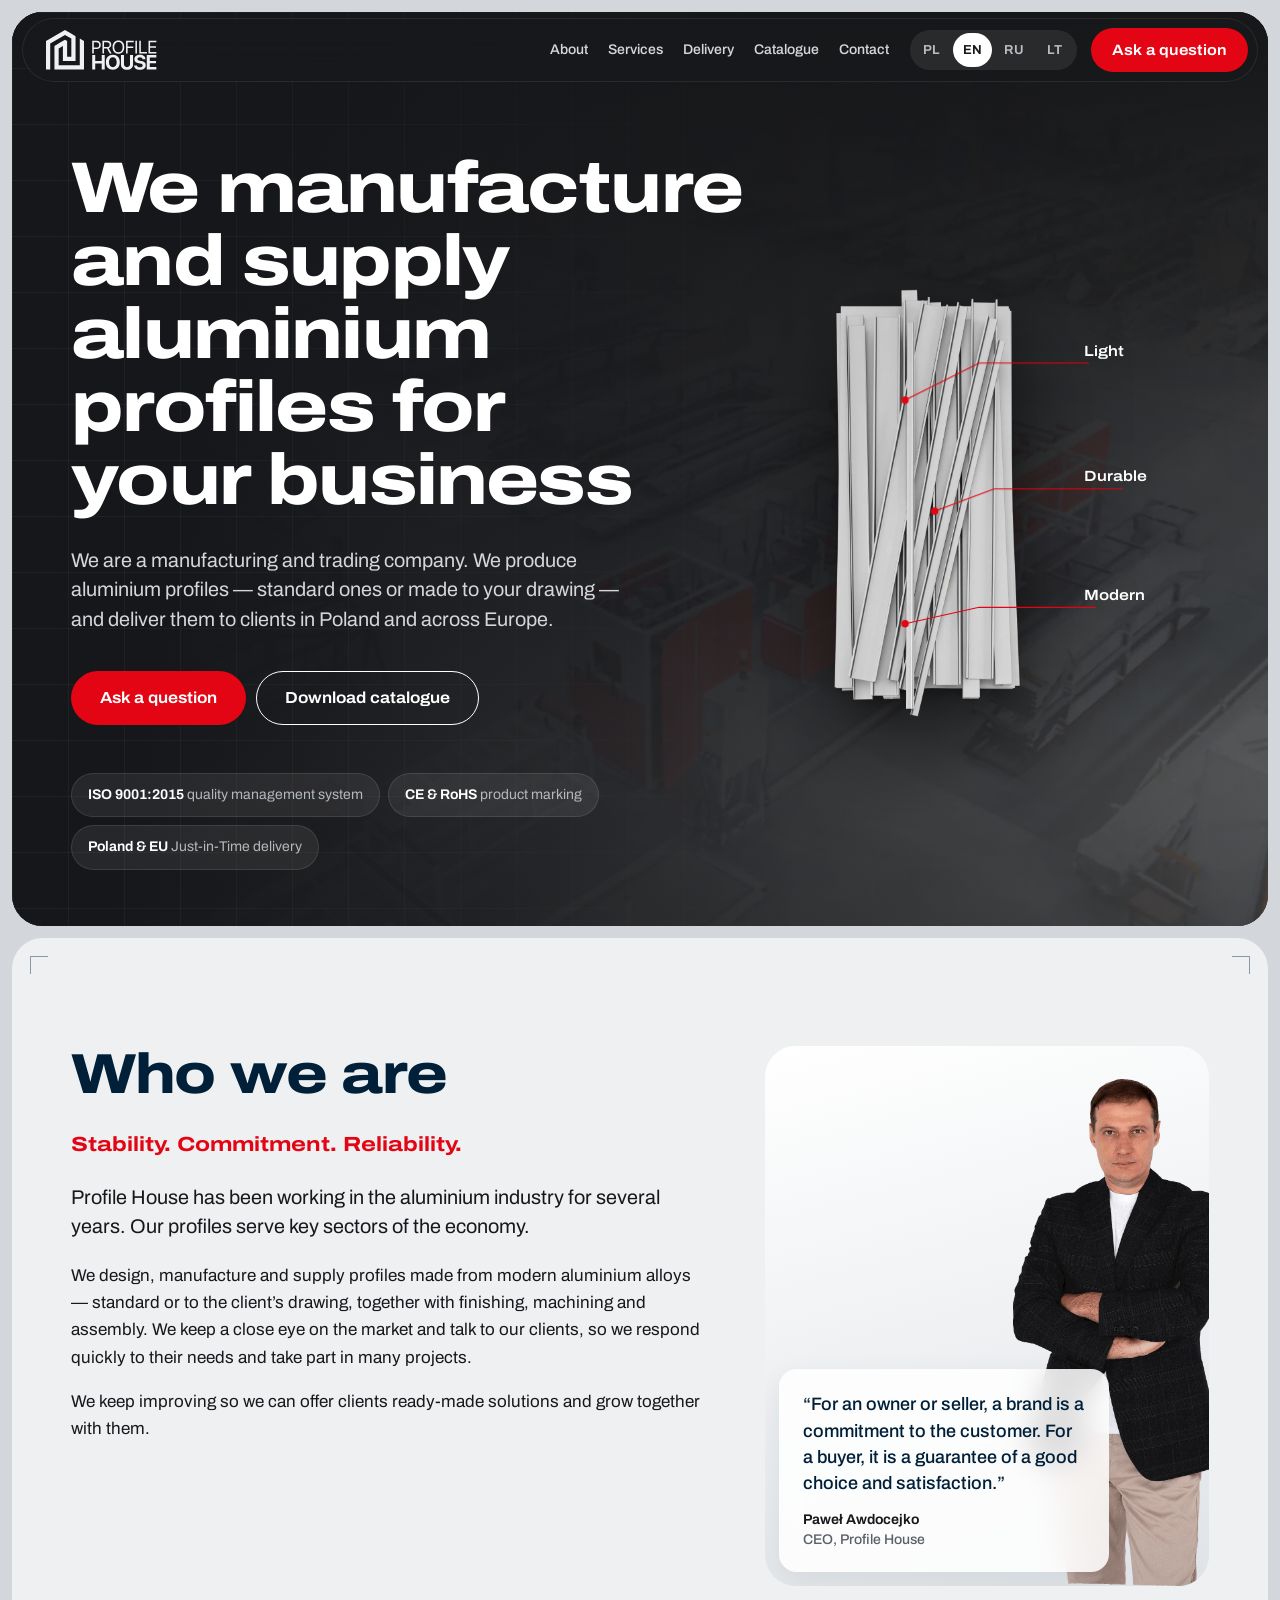
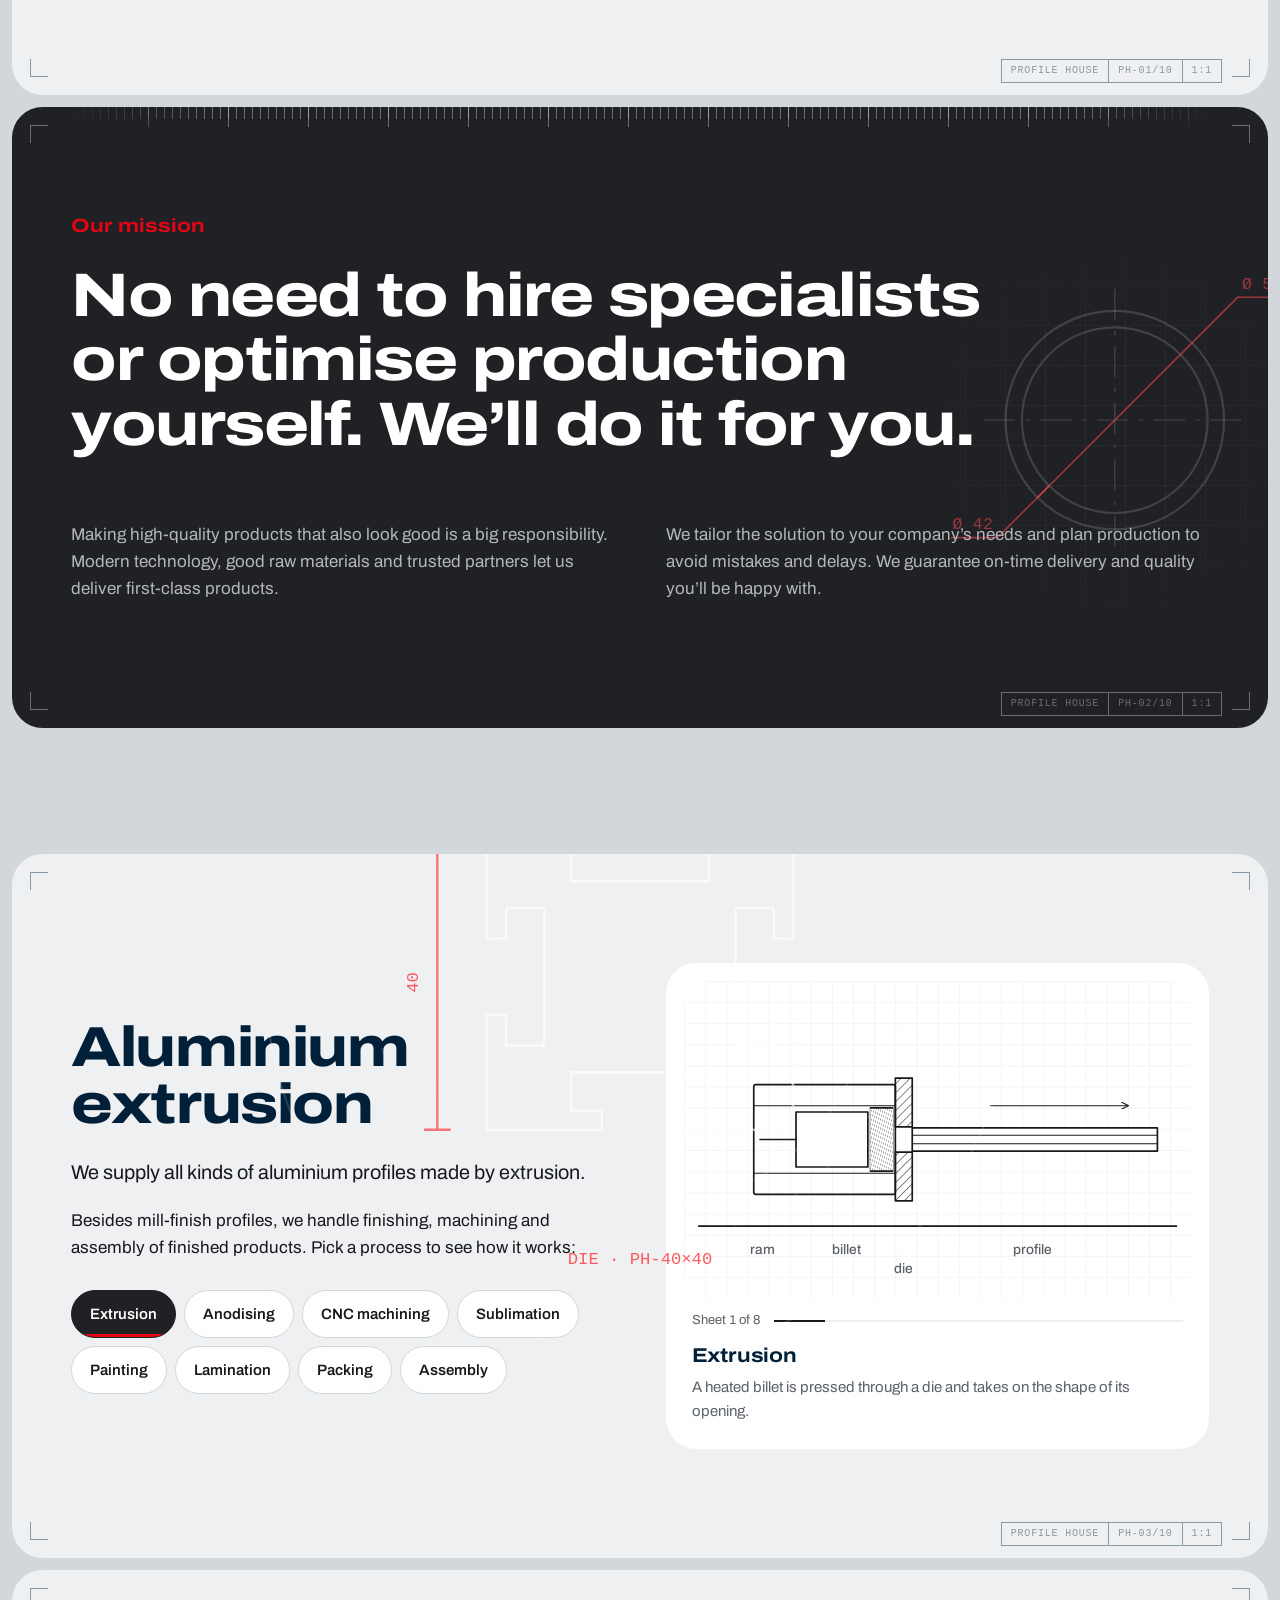
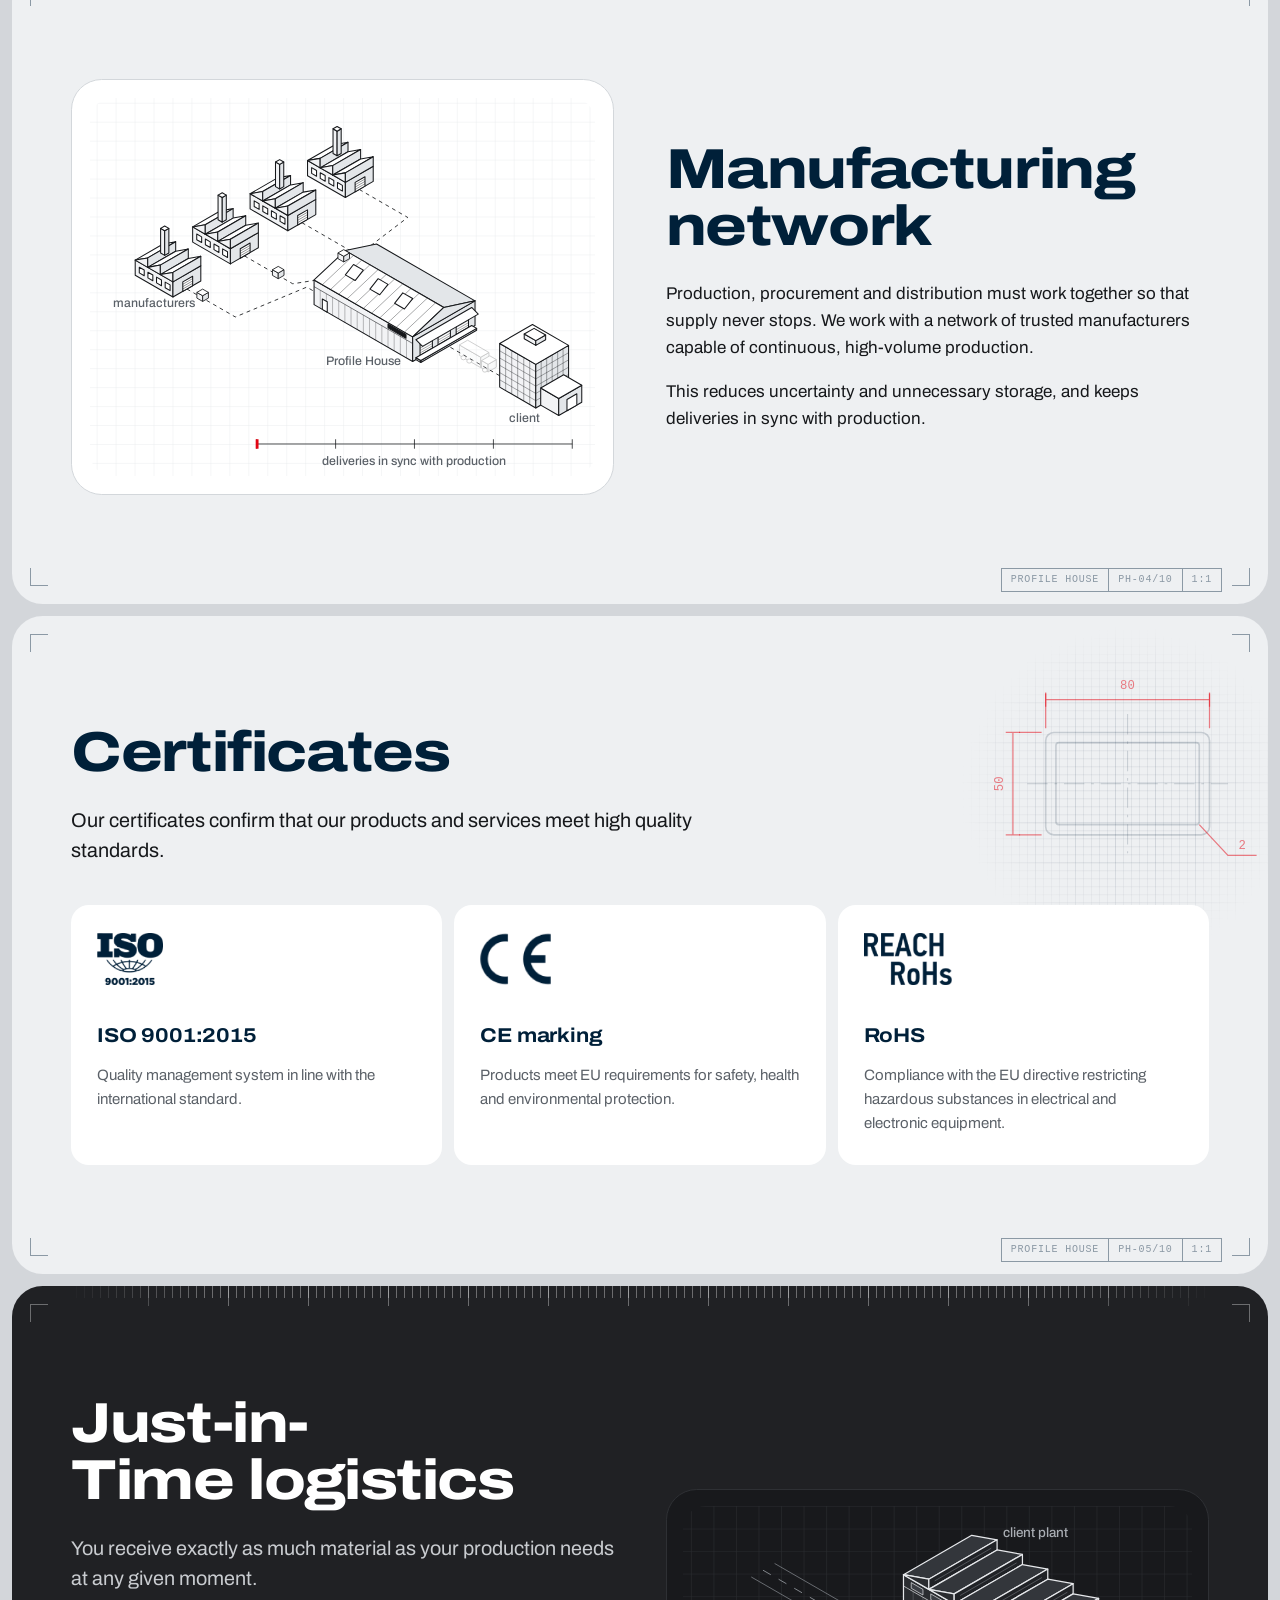
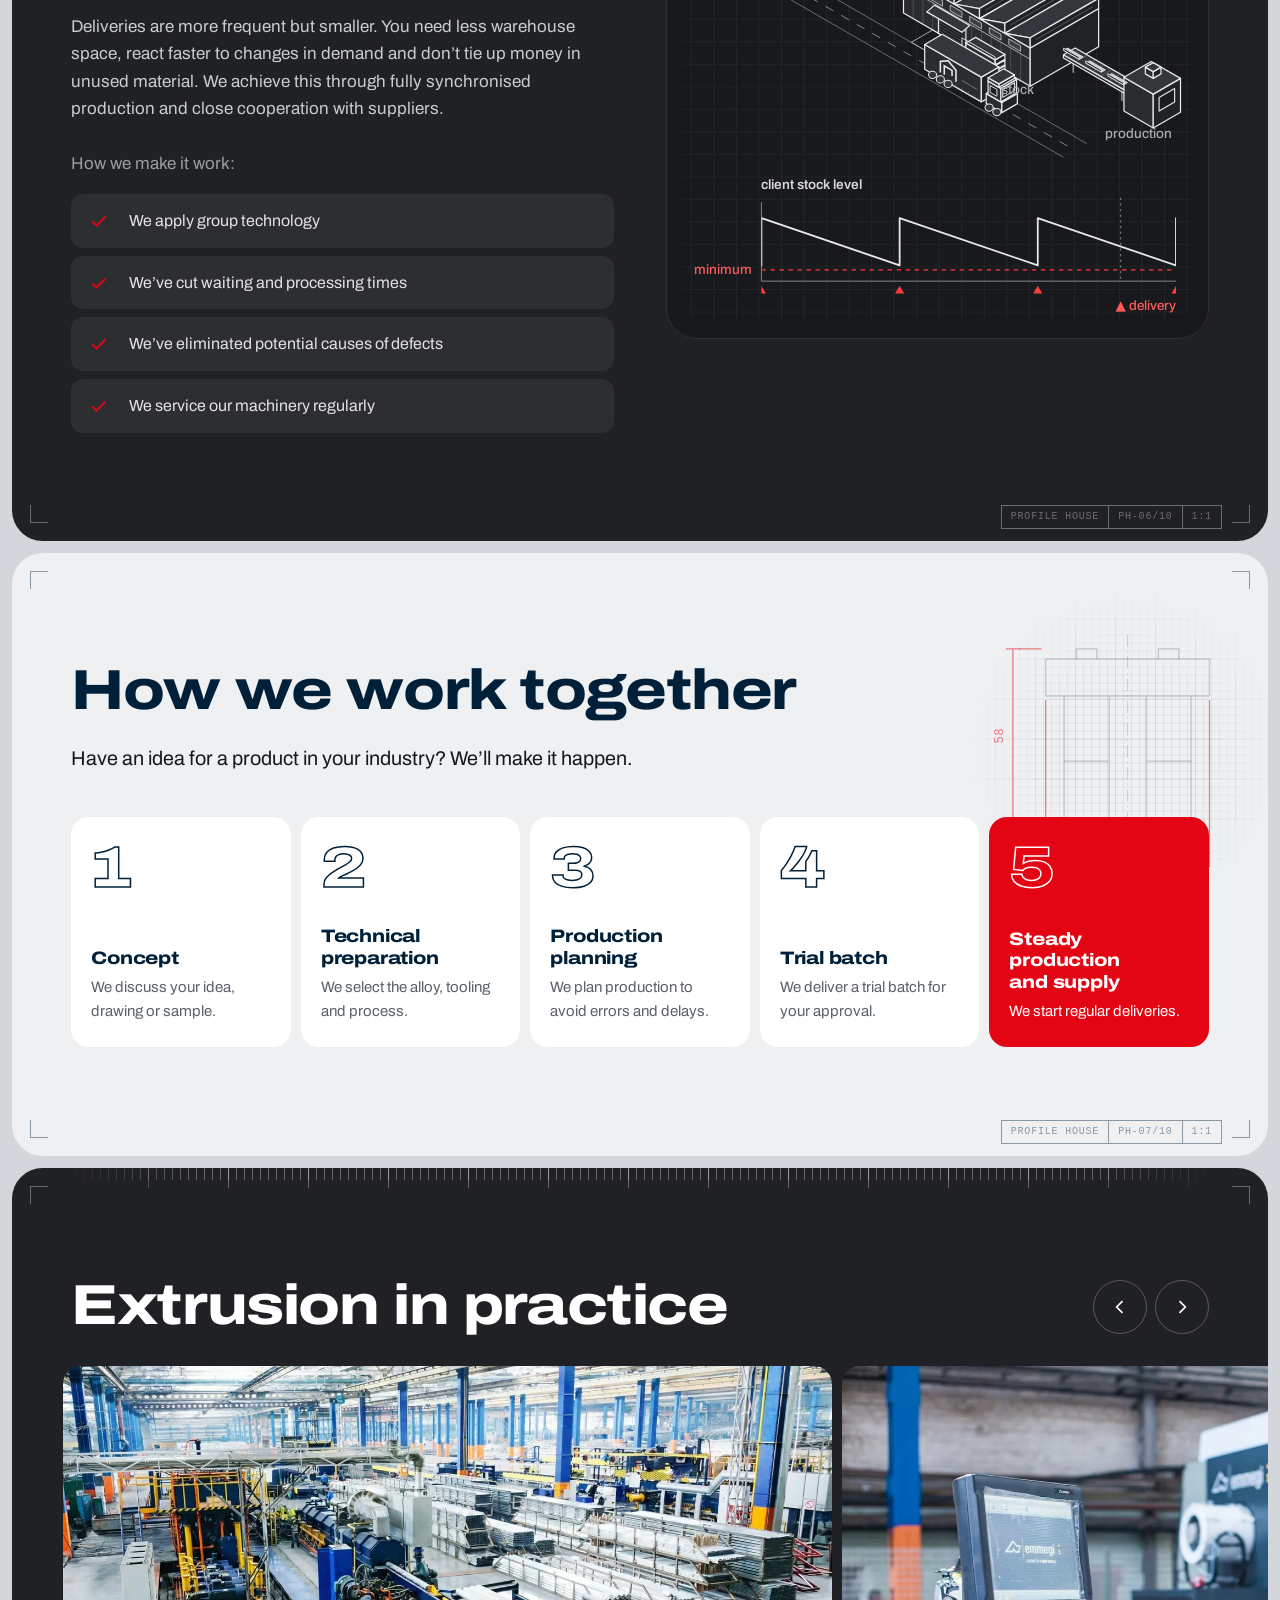
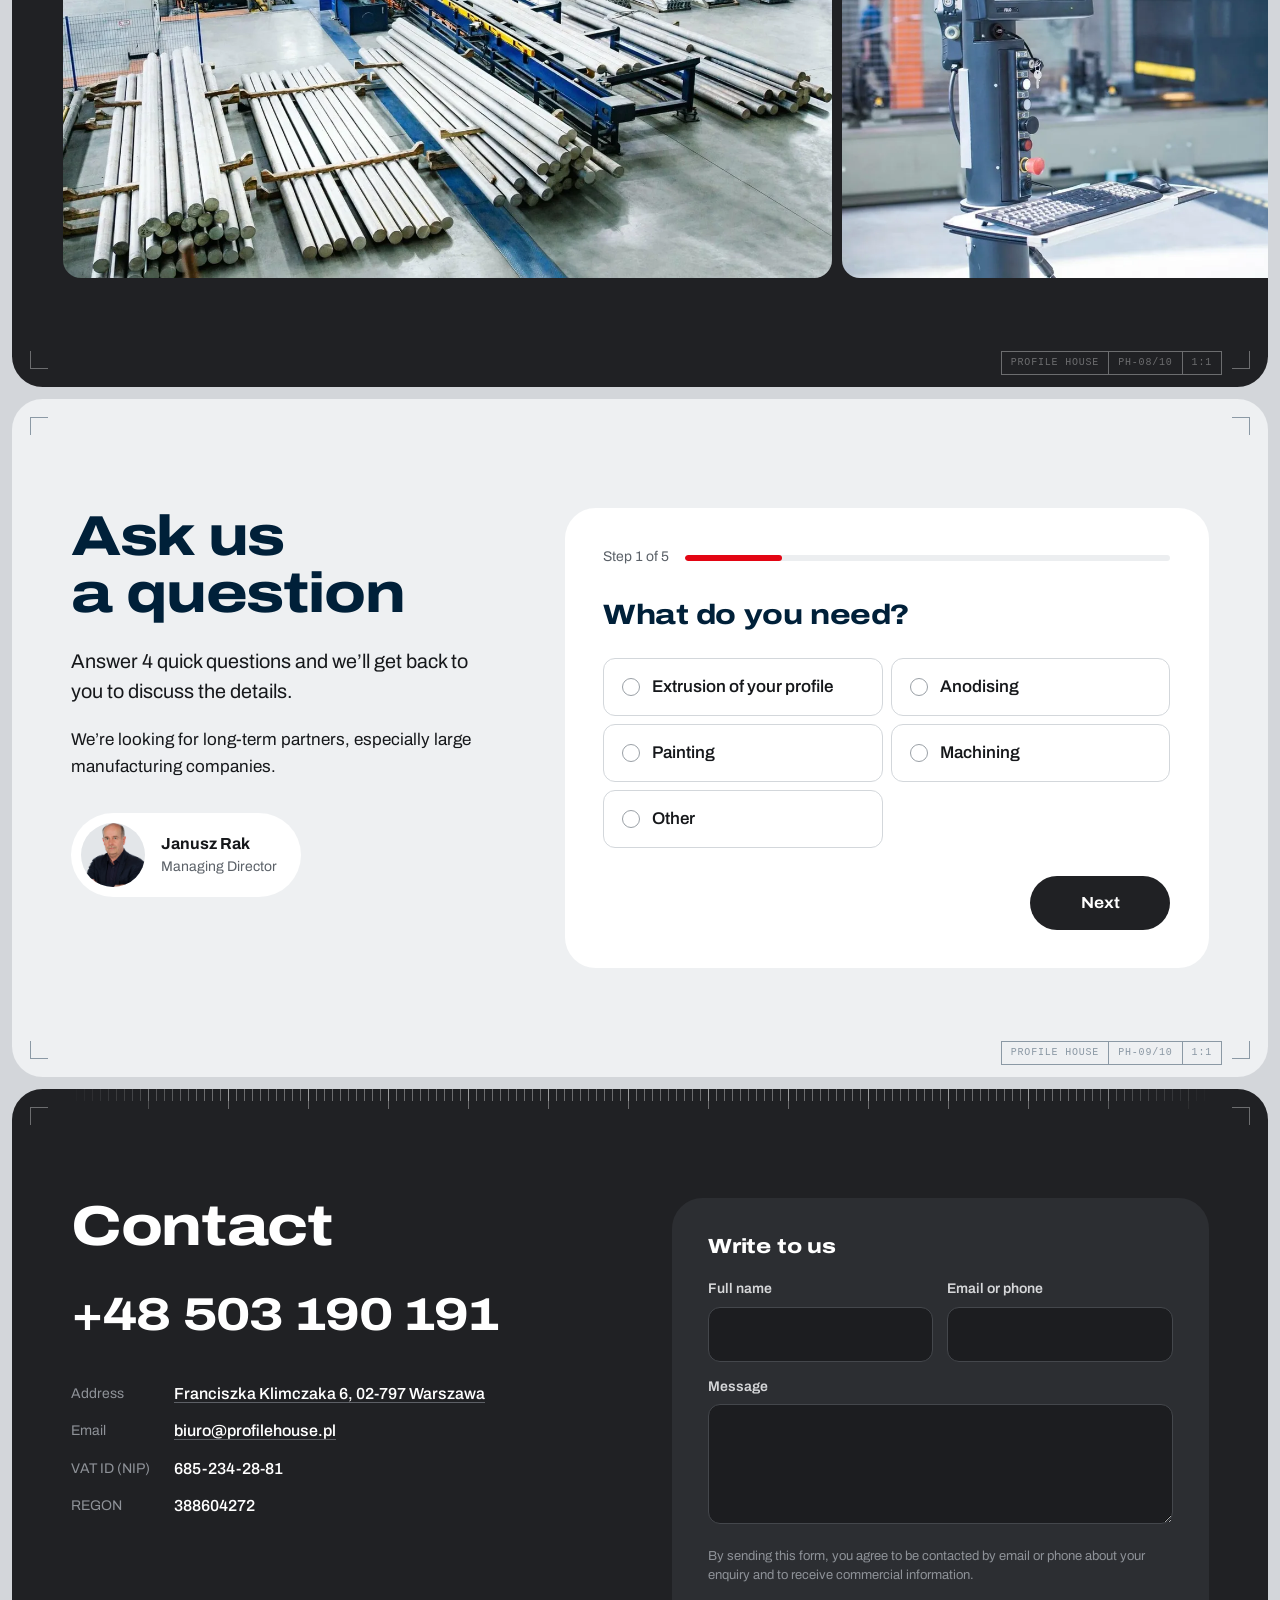
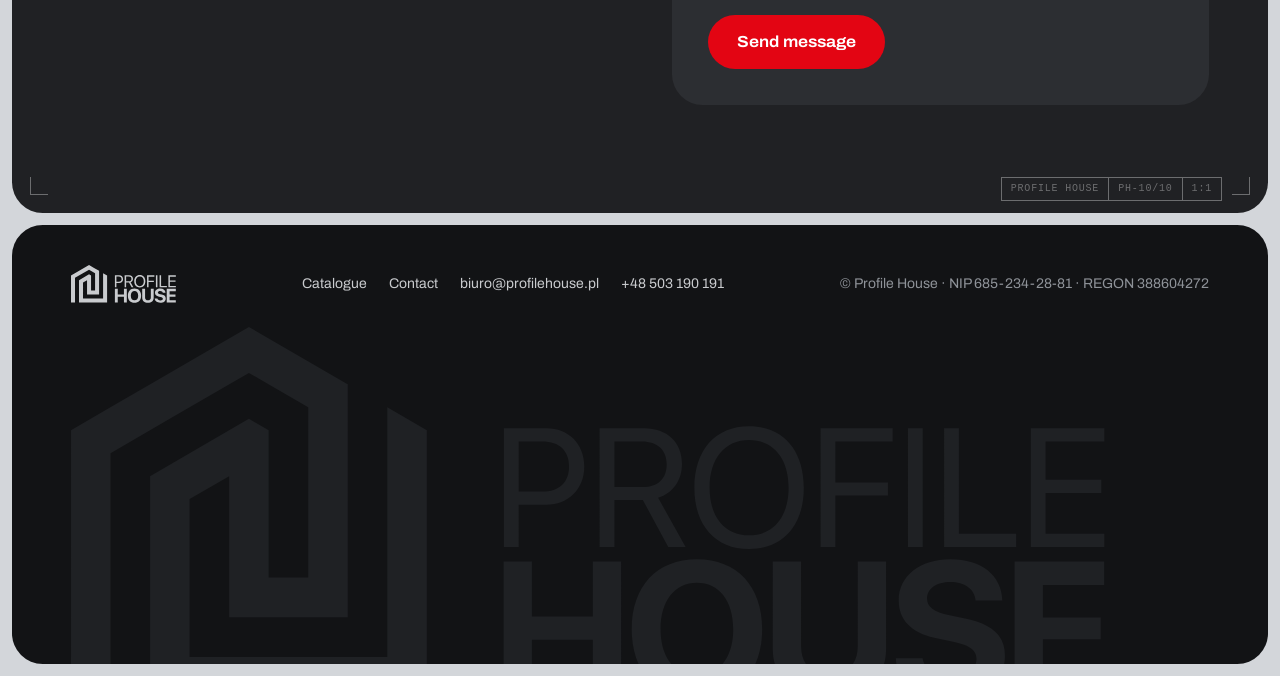
==== commit ab42cb38: "Szara sekcja „Baza producentów”, płynniejsze pojawianie się na telefonach - tło sekcji jak sąsiednie" ====
--- a/en/index.html
+++ b/en/index.html
@@ -21,8 +21,8 @@
 <link rel="icon" href="/assets/favicon.png" type="image/png">
 <link rel="apple-touch-icon" href="/assets/apple-touch-icon.png">
 <link rel="preload" href="/assets/fonts/archivo-latin-wdth-normal.woff2" as="font" type="font/woff2" crossorigin>
-<link rel="stylesheet" href="/assets/site.css?v=b32b42c3">
-<script src="/assets/site.js?v=36290773" defer></script>
+<link rel="stylesheet" href="/assets/site.css?v=7a30e5b7">
+<script src="/assets/site.js?v=2a2e53f1" defer></script>
 </head>
 <body>
 <a class="skip" href="#main">Skip to content</a>
--- a/assets/site.css
+++ b/assets/site.css
@@ -573,3 +573,18 @@
 
 
 @media (max-width:860px){.sec.white .split > .net{order:2}.sec.white .split > .h-block{order:1}}
+
+/* v3.8 — "Baza producentów" uses the same panel colour as its neighbours (its drawing keeps the white card) */
+.sec.white{background:var(--panel)}
+/* lighter, smoother reveal: short rise + fade, no scaling of whole panels */
+.rv{transform:translate3d(0,20px,0);transition:opacity .6s cubic-bezier(.2,.7,.2,1) var(--rv-d,0s),transform .75s cubic-bezier(.2,.7,.2,1) var(--rv-d,0s)}
+.sec.rv-panel{transform:translate3d(0,36px,0)}
+@media (max-width:860px),(hover:none){
+  .sec.rv-panel,.sec.rv-panel.in{transform:none;opacity:1;transition:none}
+  .rv{transform:translate3d(0,14px,0);transition:opacity .5s ease-out var(--rv-d,0s),transform .55s ease-out var(--rv-d,0s)}
+  .bp-draw .ln,.bp-draw .dim{transition:none!important;stroke-dashoffset:0!important}
+  .bp-draw text,.bp-draw .cl{transition:none!important;opacity:1!important}
+  .bp-art{translate:0 0!important;will-change:auto}
+  .bp-tr{translate:0 0!important}
+  .rv-pic img{transform:none!important;transition:none!important}
+}
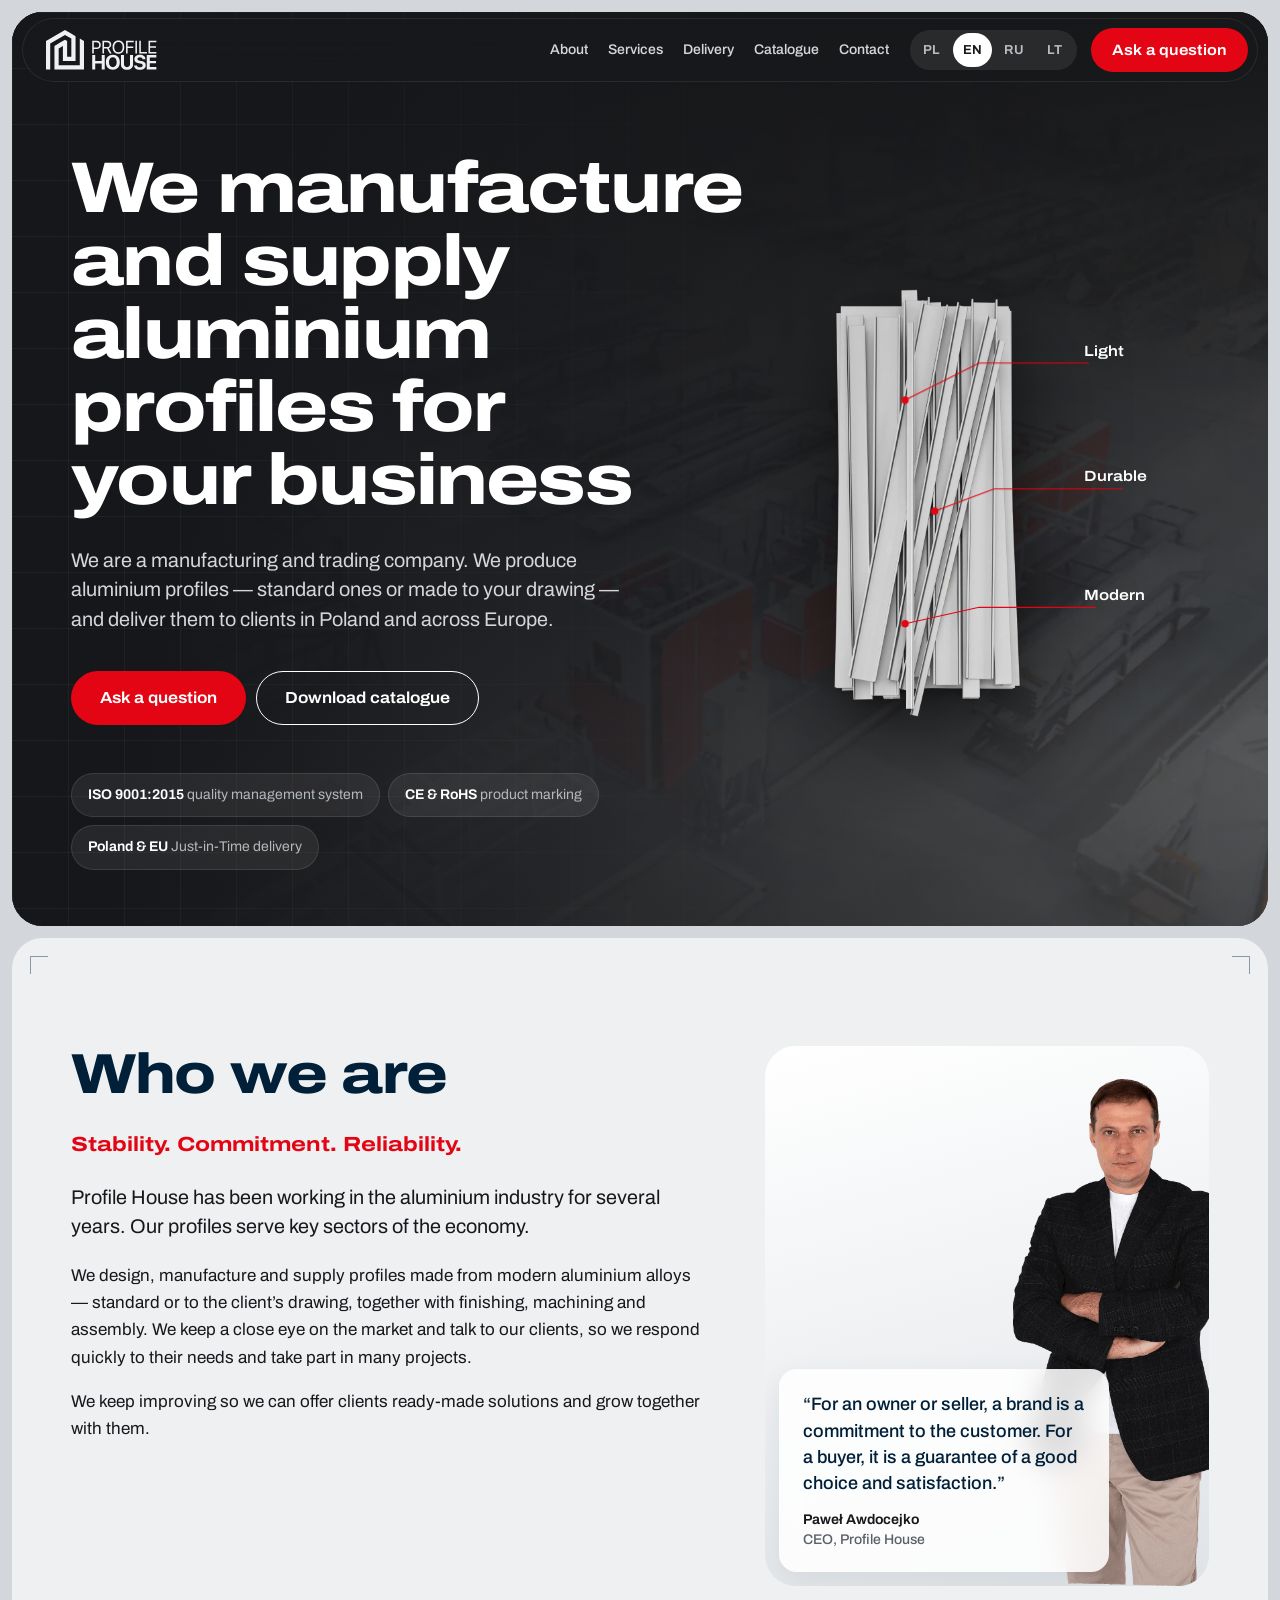
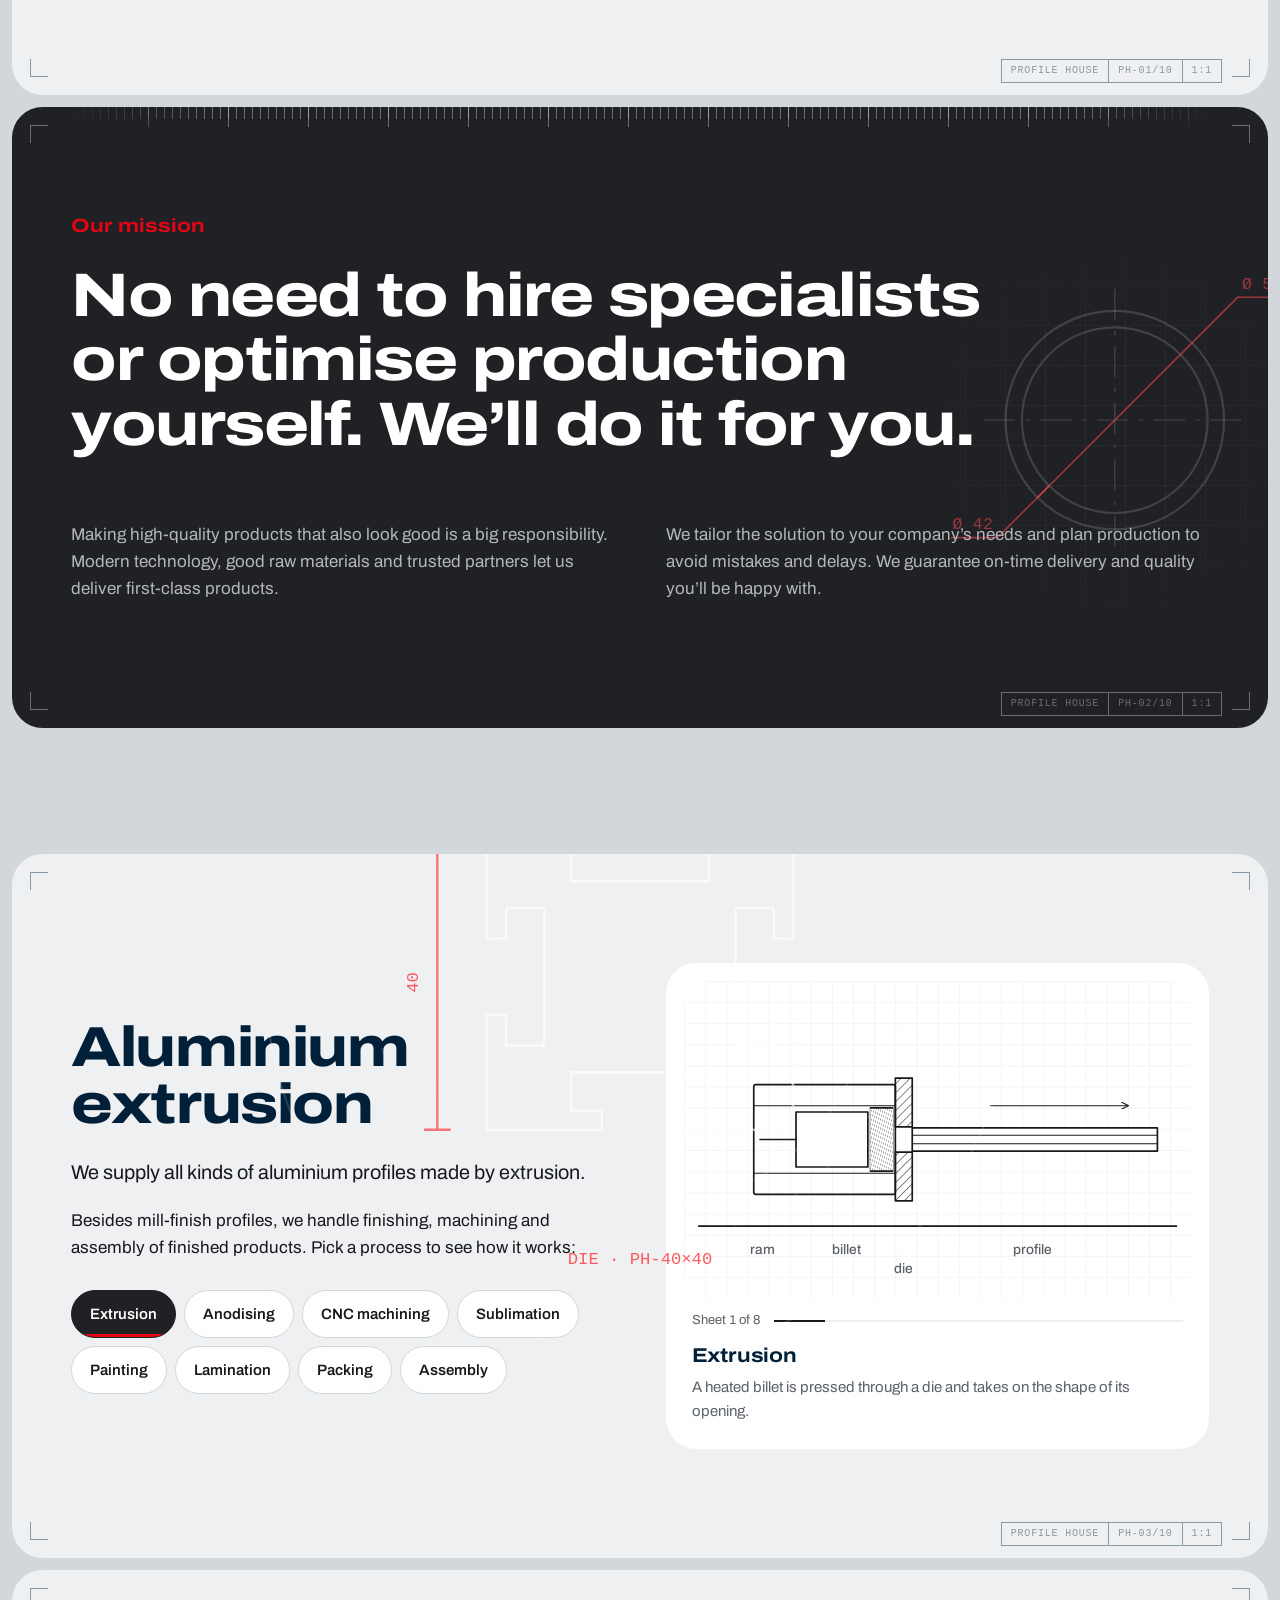
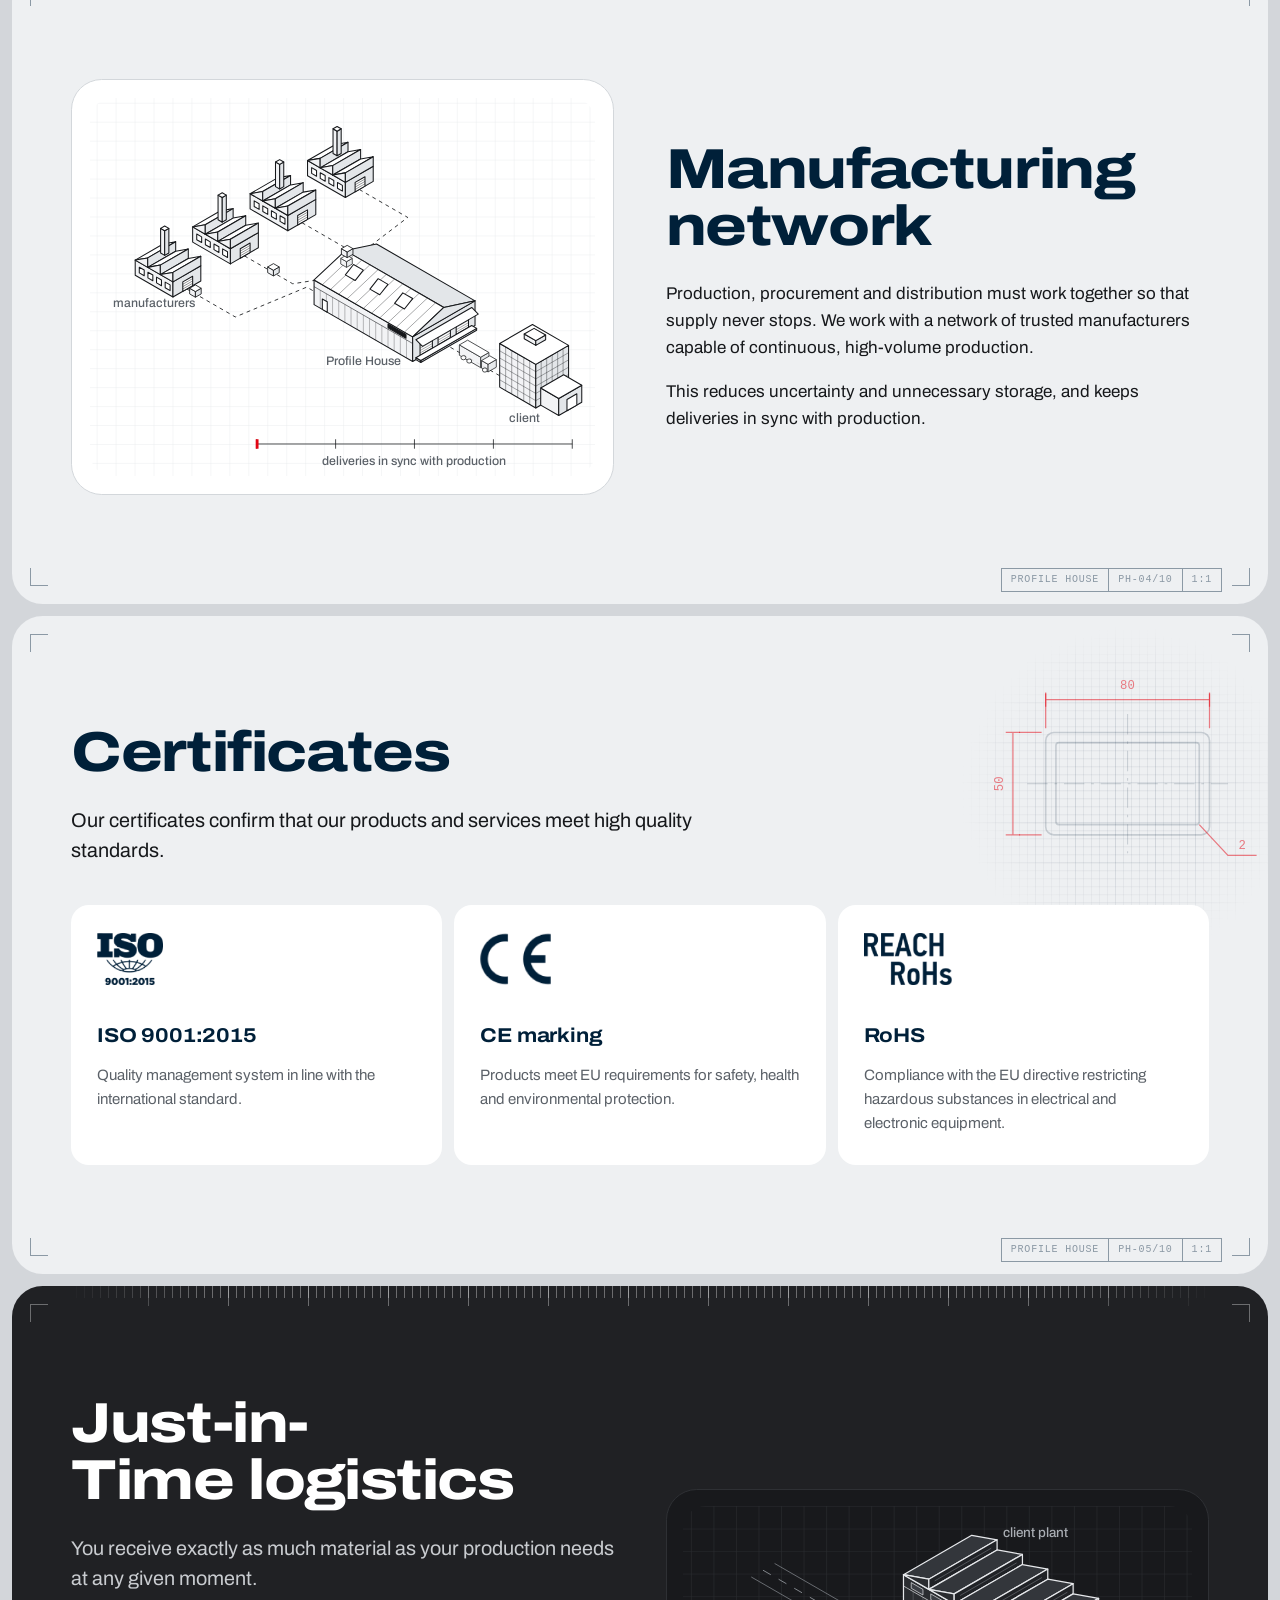
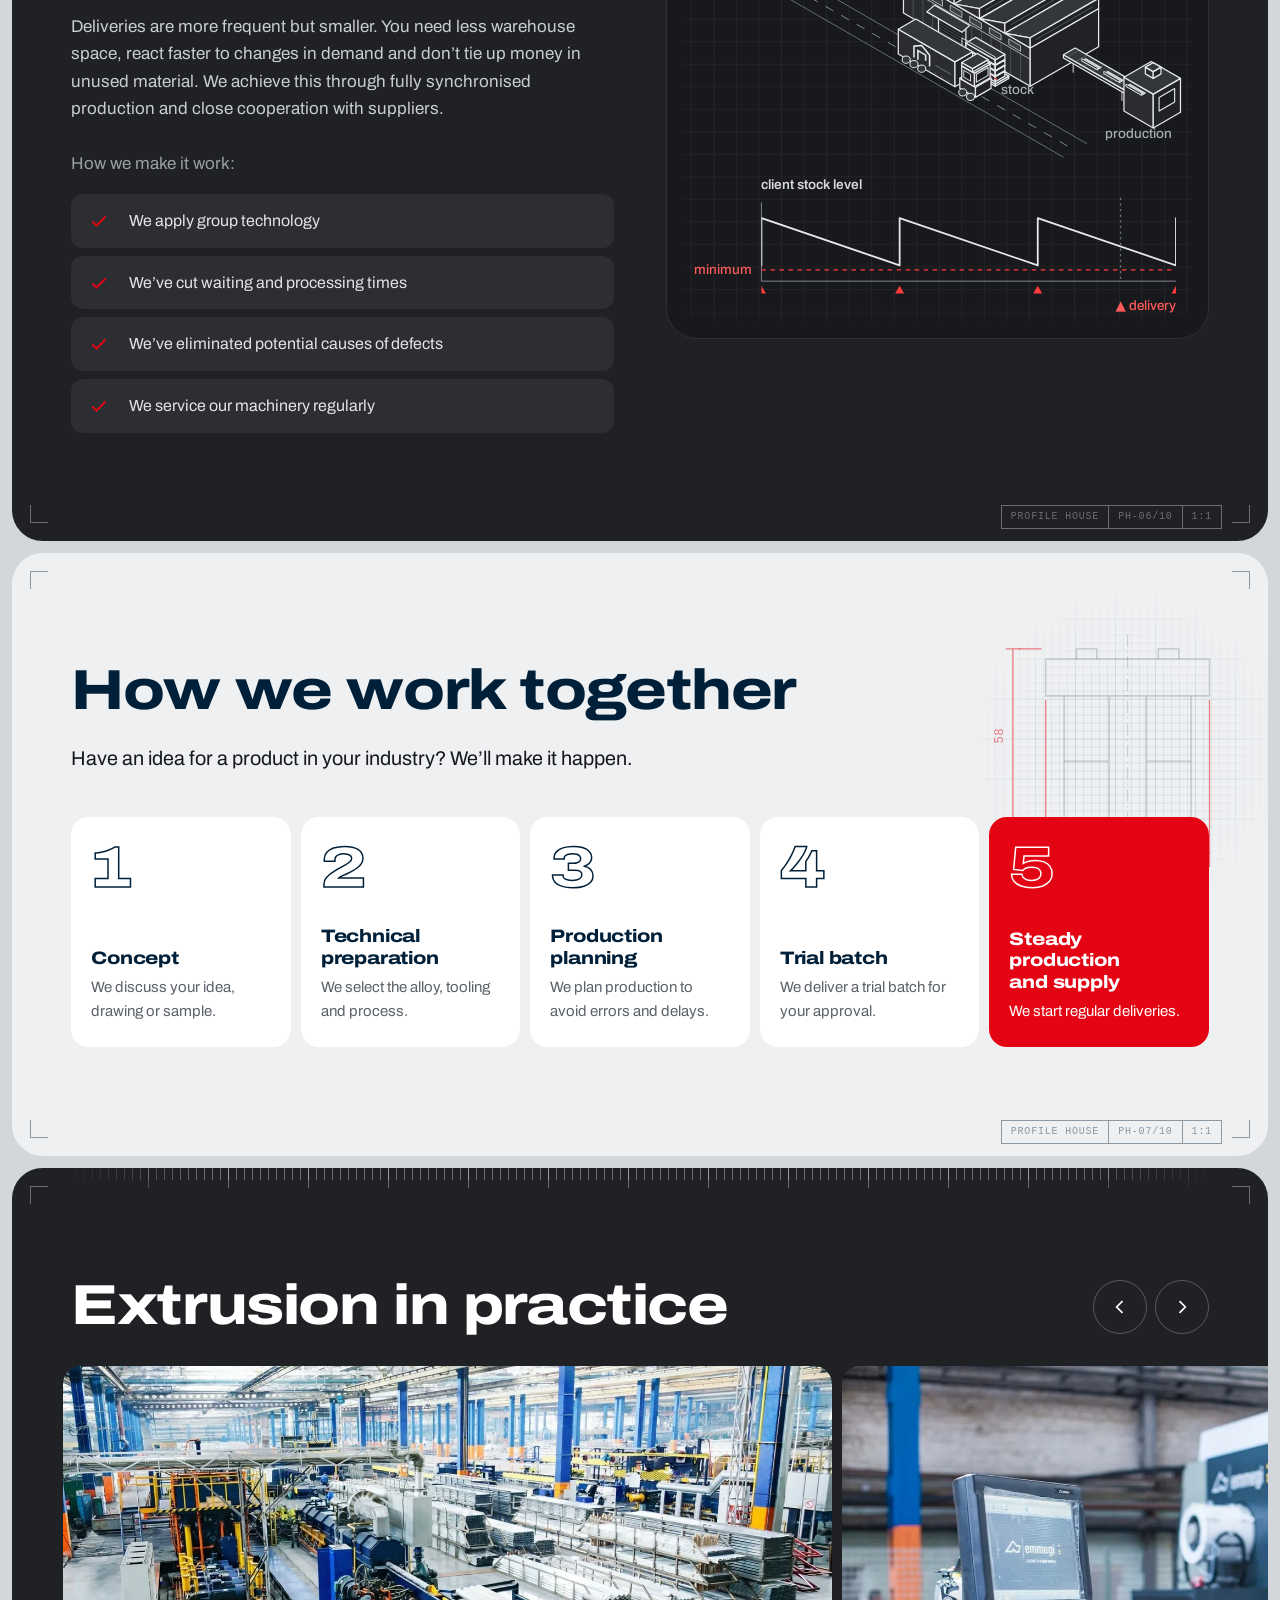
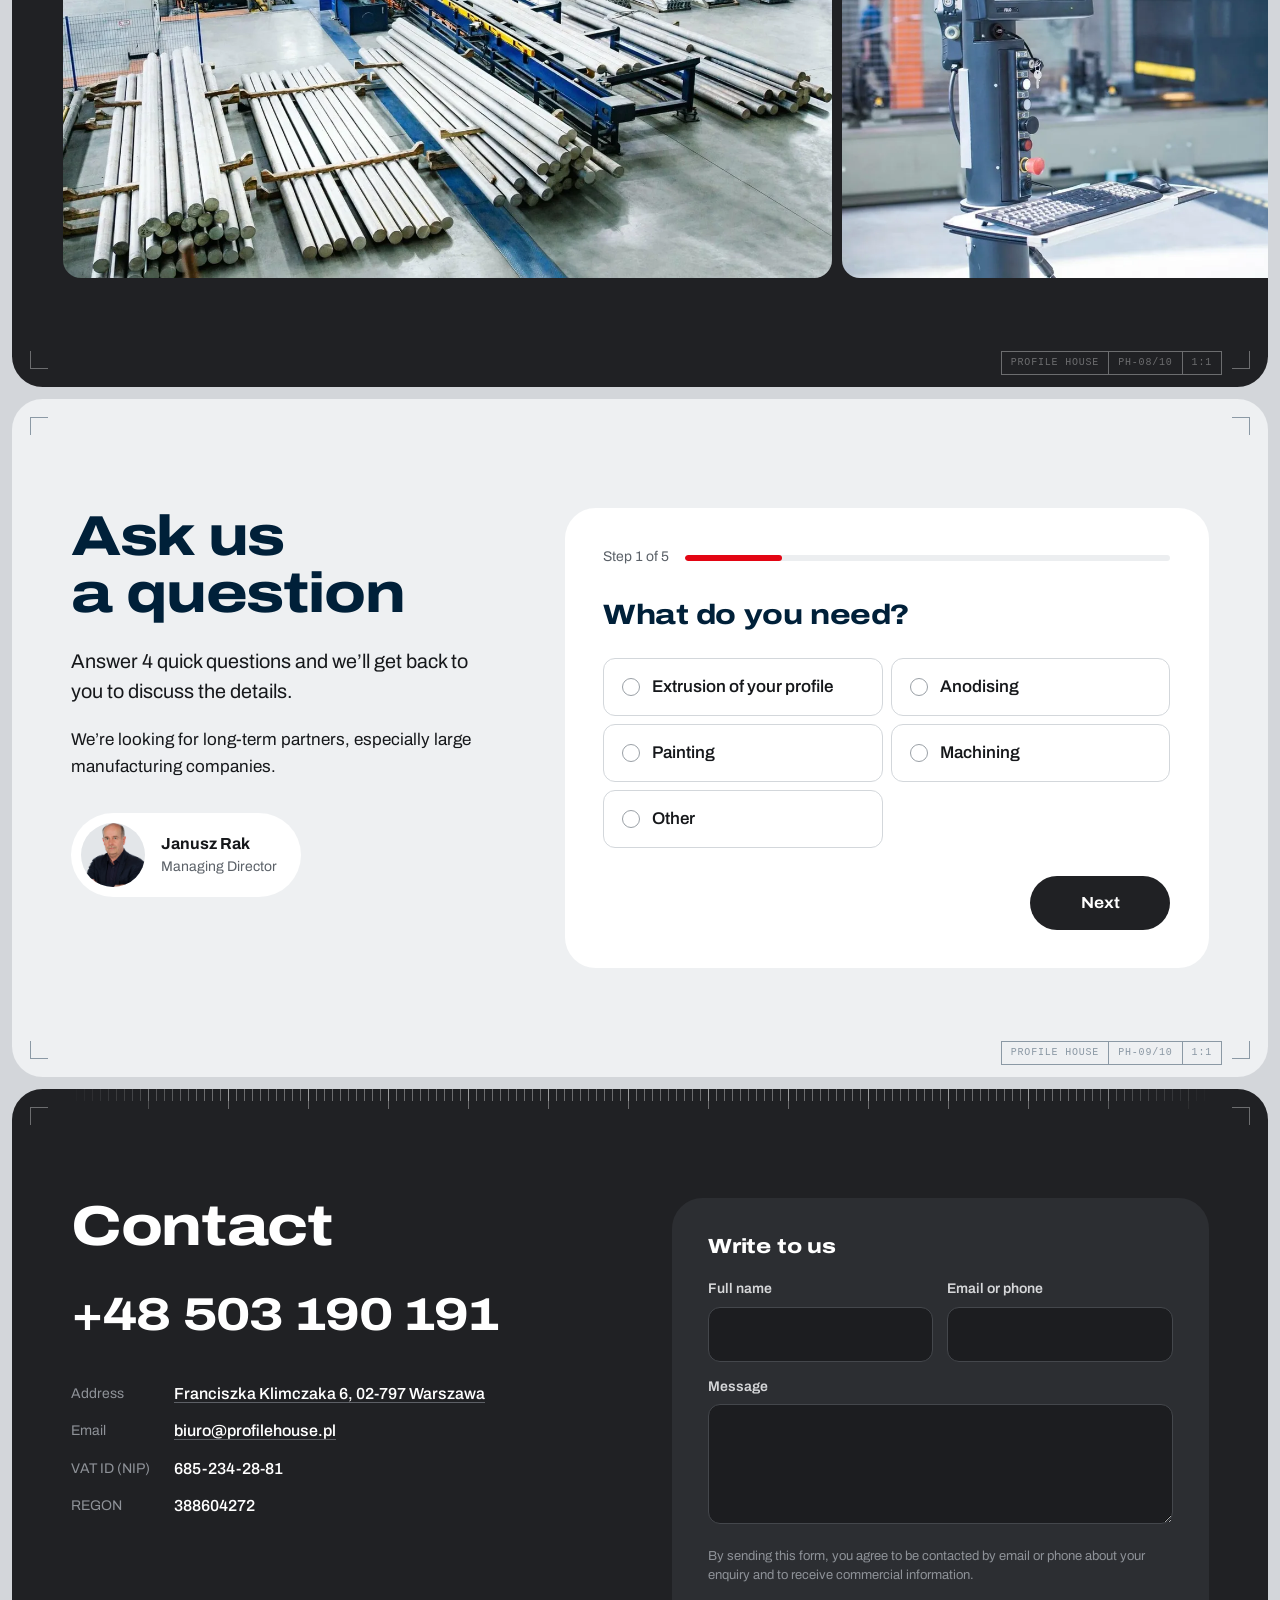
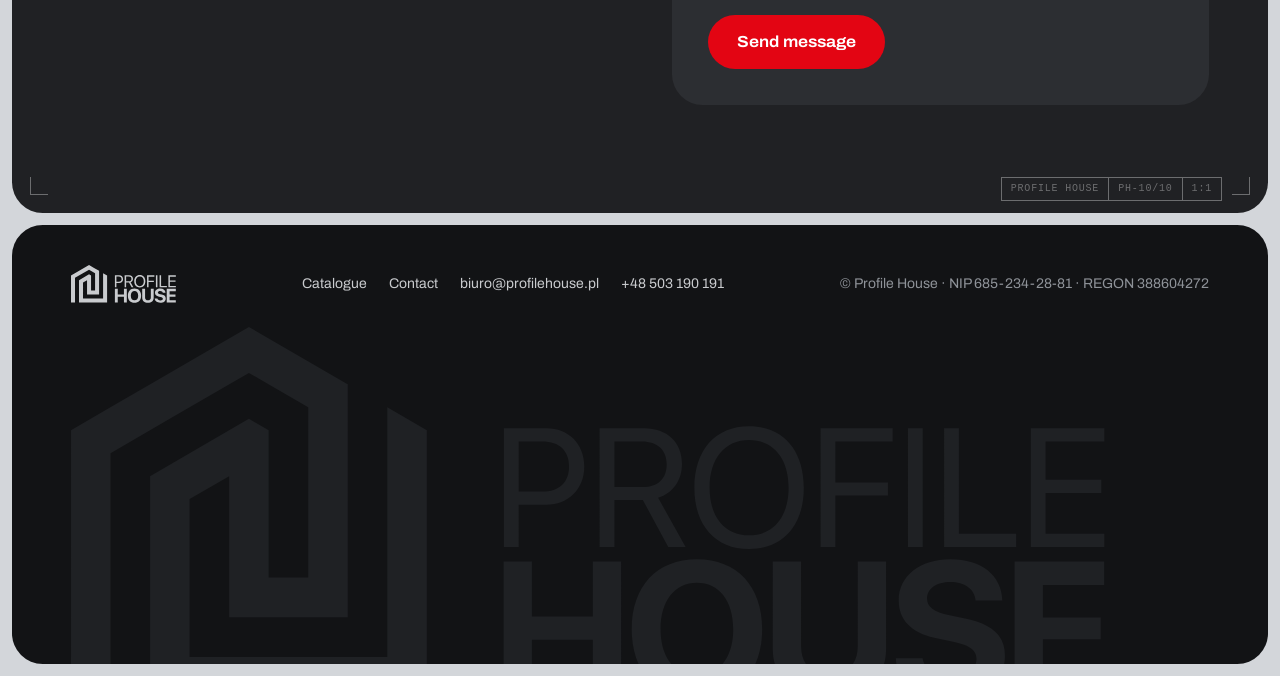
==== commit c0628a03: "Przełącznik języka w nagłówku na telefonach (lista rozwijana) Co-Authored-By: Claude Opus 5.5 <norep" ====
--- a/en/index.html
+++ b/en/index.html
@@ -21,14 +21,15 @@
 <link rel="icon" href="/assets/favicon.png" type="image/png">
 <link rel="apple-touch-icon" href="/assets/apple-touch-icon.png">
 <link rel="preload" href="/assets/fonts/archivo-latin-wdth-normal.woff2" as="font" type="font/woff2" crossorigin>
-<link rel="stylesheet" href="/assets/site.css?v=7a30e5b7">
-<script src="/assets/site.js?v=2a2e53f1" defer></script>
+<link rel="stylesheet" href="/assets/site.css?v=0ff568c4">
+<script src="/assets/site.js?v=68d30024" defer></script>
 </head>
 <body>
 <a class="skip" href="#main">Skip to content</a>
 <header class="hdr">
   <div class="wrap">
     <a class="logo" href="/en/" aria-label="Profile House — home page"><svg aria-hidden="true" focusable="false" xmlns="http://www.w3.org/2000/svg" width="243" height="80" viewBox="0 0 243 80" fill="none"> <path d="M92.4609 21.6348V47H95.625V37.9473H101.479C106.242 37.9473 109.635 34.5898 109.635 29.7734C109.635 24.9746 106.277 21.6348 101.514 21.6348H92.4609ZM95.625 24.4473H100.688C104.326 24.4473 106.383 26.416 106.383 29.7734C106.383 33.1484 104.309 35.1348 100.688 35.1348H95.625V24.4473ZM116.077 36.9629H122.142L127.574 47H131.283L125.411 36.4707C128.593 35.4688 130.509 32.7266 130.509 29.1934C130.509 24.623 127.31 21.6348 122.423 21.6348H112.913V47H116.077V36.9629ZM116.077 24.4473H122.001C125.271 24.4473 127.24 26.2578 127.24 29.2988C127.24 32.4102 125.394 34.168 122.142 34.168H116.077V24.4473ZM144.844 21.2129C137.655 21.2129 133.155 26.2754 133.155 34.3262C133.155 42.377 137.655 47.4219 144.844 47.4219C152.034 47.4219 156.534 42.377 156.534 34.3262C156.534 26.2754 152.034 21.2129 144.844 21.2129ZM144.844 24.1309C150.03 24.1309 153.282 28.0684 153.282 34.3262C153.282 40.5664 150.03 44.5039 144.844 44.5039C139.659 44.5039 136.407 40.5664 136.407 34.3262C136.407 28.0684 139.659 24.1309 144.844 24.1309ZM163.275 47V36.0137H174.508V33.2012H163.275V24.4824H175.51V21.6348H160.111V47H163.275ZM181.935 47V21.6348H178.771V47H181.935ZM201.895 44.1523H189.661V21.6348H186.497V47H201.895V44.1523ZM220.731 44.1523H208.18V35.4336H220.08V32.6211H208.18V24.4824H220.731V21.6348H205.016V47H220.731V44.1523ZM117.507 79V50.1118H111.461V61.8433H98.4482V50.1118H92.4023V79H98.4482V66.8281H111.461V79H117.507ZM133.704 49.6113C125.136 49.6113 119.771 55.3569 119.771 64.5659C119.771 73.7549 125.136 79.4805 133.704 79.4805C142.253 79.4805 147.638 73.7549 147.638 64.5659C147.638 55.3569 142.253 49.6113 133.704 49.6113ZM133.704 54.6562C138.429 54.6562 141.452 58.5 141.452 64.5659C141.452 70.6118 138.429 74.4355 133.704 74.4355C128.96 74.4355 125.937 70.6118 125.937 64.5659C125.937 58.5 128.98 54.6562 133.704 54.6562ZM155.948 50.1118H149.902V68.79C149.902 75.1562 154.606 79.4805 162.013 79.4805C169.401 79.4805 174.105 75.1562 174.105 68.79V50.1118H168.059V68.1895C168.059 71.8931 165.877 74.3154 162.013 74.3154C158.13 74.3154 155.948 71.8931 155.948 68.1895V50.1118ZM176.189 70.752C176.369 76.1973 180.954 79.4805 187.84 79.4805C195.067 79.4805 199.492 75.917 199.492 70.2715C199.492 65.8872 196.829 63.4248 190.723 62.2036L187.66 61.583C184.257 60.9023 182.855 59.8013 182.855 58.0195C182.855 55.8975 184.857 54.4961 187.84 54.4961C190.883 54.4961 193.025 55.9775 193.226 58.4399H198.931C198.831 53.1348 194.587 49.6113 187.84 49.6113C181.414 49.6113 176.809 53.1147 176.809 58.3999C176.809 62.7041 179.632 65.4668 185.398 66.6079L188.441 67.2085C192.064 67.9492 193.426 69.0303 193.426 70.9321C193.426 73.0542 191.224 74.6157 188 74.6157C184.717 74.6157 182.275 73.1743 181.894 70.752H176.189ZM220.694 73.9951H207.601V66.708H219.953V62.0635H207.601V55.0967H220.694V50.1118H201.555V79H220.694V73.9951Z" fill="currentColor"></path> <path fill-rule="evenodd" clip-rule="evenodd" d="M8.44483 79V26.9547C18.296 21.2388 28.1489 15.5212 38 9.80348L50.669 17.1548C50.669 29.2819 50.669 41.4074 50.669 53.5345H42.2207C42.2207 43.041 42.2207 32.5474 42.2207 22.0556L37.9982 19.6052C30.9615 23.6893 23.9247 27.7733 16.8879 31.8574C16.8879 47.5704 16.8879 63.287 16.8879 79C36.5902 79 56.2977 79 76 79V22.0556L67.5552 17.1548V70.5133C53.4816 70.5133 39.4046 70.5133 25.331 70.5133C25.331 59.2592 25.331 48.0087 25.331 36.7547L33.7758 31.8556C33.7758 41.9091 33.7758 51.9678 33.7758 62.0213C42.2207 62.0213 50.6673 62.0213 59.1121 62.0213C59.1121 45.4316 59.1121 28.8436 59.1121 12.2504C52.0736 8.1681 45.0385 4.08405 38 0C25.3327 7.35305 12.6673 14.7026 0 22.0556V70.5098L8.44483 79ZM0 78.9982L8.44483 79L0 70.5098V78.9982Z" fill="currentColor"></path> </svg> </a>
+    <details class="lang-dd"><summary aria-label="Language: English">EN<svg viewBox="0 0 12 12" aria-hidden="true"><path d="M2.5 4.5 6 8l3.5-3.5" fill="none" stroke="currentColor" stroke-width="1.6"/></svg></summary><nav aria-label="Language"><a href="/" hreflang="pl" lang="pl"><b>PL</b><span>Polski</span></a><a href="/en/" hreflang="en" lang="en" aria-current="true"><b>EN</b><span>English</span></a><a href="/ru/" hreflang="ru" lang="ru"><b>RU</b><span>Русский</span></a><a href="/lt/" hreflang="lt" lang="lt"><b>LT</b><span>Lietuvių</span></a></nav></details>
     <button class="burger" aria-expanded="false" aria-controls="menu" aria-label="Menu"><span></span><span></span><span></span></button>
     <div class="menu" id="menu">
       <nav class="nav" aria-label="Menu"><a href="/en/#o-firmie">About</a><a href="/en/#uslugi">Services</a><a href="/en/#dostawa">Delivery</a><a href="/en/katalog/">Catalogue</a><a href="/en/#kontakt">Contact</a></nav>
--- a/assets/site.css
+++ b/assets/site.css
@@ -588,3 +588,24 @@
   .bp-tr{translate:0 0!important}
   .rv-pic img{transform:none!important;transition:none!important}
 }
+
+/* v3.9 — language dropdown in the mobile header bar (desktop keeps the inline switcher) */
+.lang-dd{display:none;position:relative}
+.lang-dd summary{list-style:none;display:flex;align-items:center;gap:6px;height:46px;padding:0 14px 0 16px;border-radius:999px;background:rgba(255,255,255,.1);color:#fff;font-weight:650;font-size:15px;letter-spacing:.04em;cursor:pointer;user-select:none;-webkit-tap-highlight-color:transparent}
+.lang-dd summary::-webkit-details-marker{display:none}
+.lang-dd summary svg{width:12px;height:12px;transition:transform .2s}
+.lang-dd[open] summary svg{transform:rotate(180deg)}
+.lang-dd summary:focus-visible{outline:2px solid #fff;outline-offset:2px}
+.lang-dd nav{position:absolute;right:0;top:calc(100% + 10px);min-width:190px;display:flex;flex-direction:column;padding:6px;border-radius:18px;background:rgba(24,25,28,.96);-webkit-backdrop-filter:blur(18px);backdrop-filter:blur(18px);border:1px solid rgba(255,255,255,.1);box-shadow:0 18px 40px rgba(0,0,0,.35);animation:ddin .18s ease-out}
+.lang-dd nav a{display:flex;align-items:center;gap:12px;min-height:46px;padding:0 14px;border-radius:12px;color:#d6d9dc;text-decoration:none;font-size:16px}
+.lang-dd nav a b{font-weight:700;width:26px;color:#fff;letter-spacing:.04em}
+.lang-dd nav a[aria-current=true]{background:#fff;color:var(--ink)}
+.lang-dd nav a[aria-current=true] b{color:var(--ink)}
+.lang-dd nav a:not([aria-current=true]):hover{background:rgba(255,255,255,.08)}
+@keyframes ddin{from{opacity:0;transform:translateY(-6px)}}
+@media (max-width:1140px){
+  .lang-dd{display:block;margin-left:auto}
+  .burger{margin-left:8px}
+  .menu .langs{display:none}
+}
+@media (prefers-reduced-motion:reduce){.lang-dd nav{animation:none}}
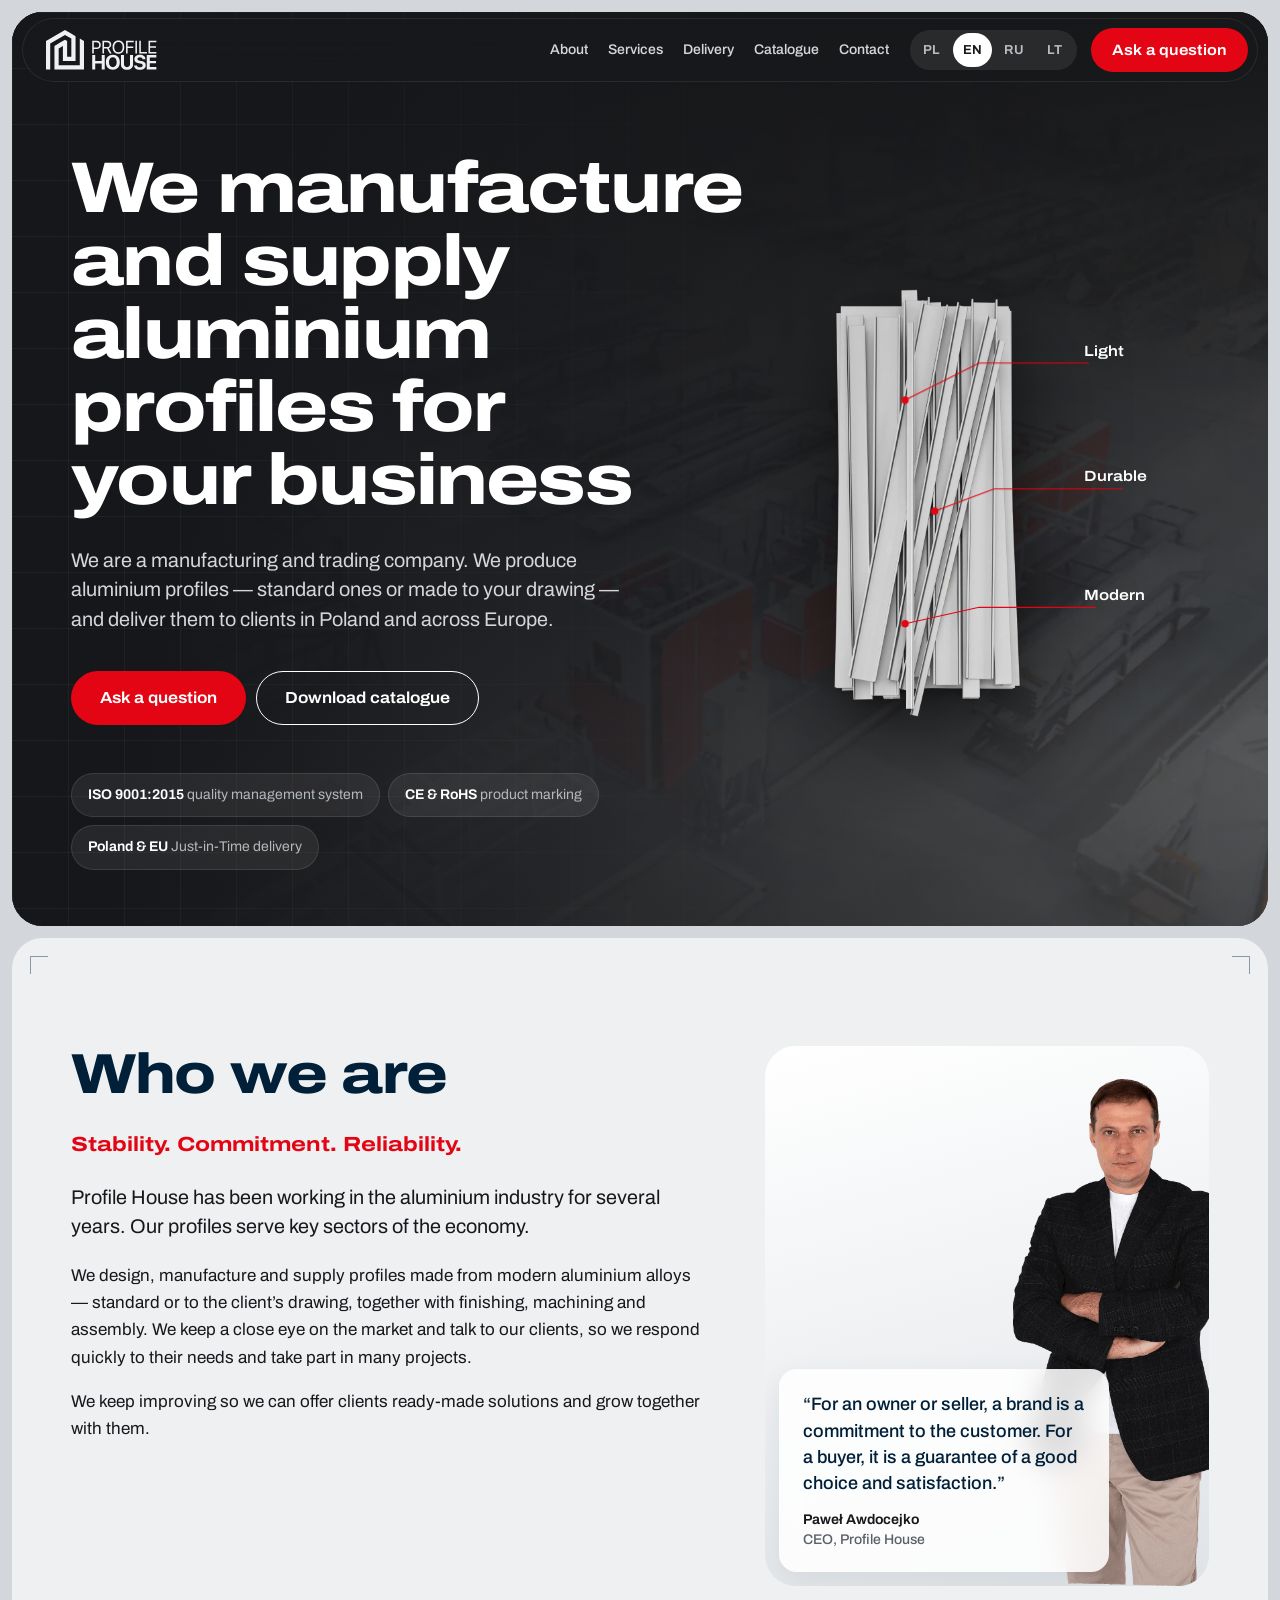
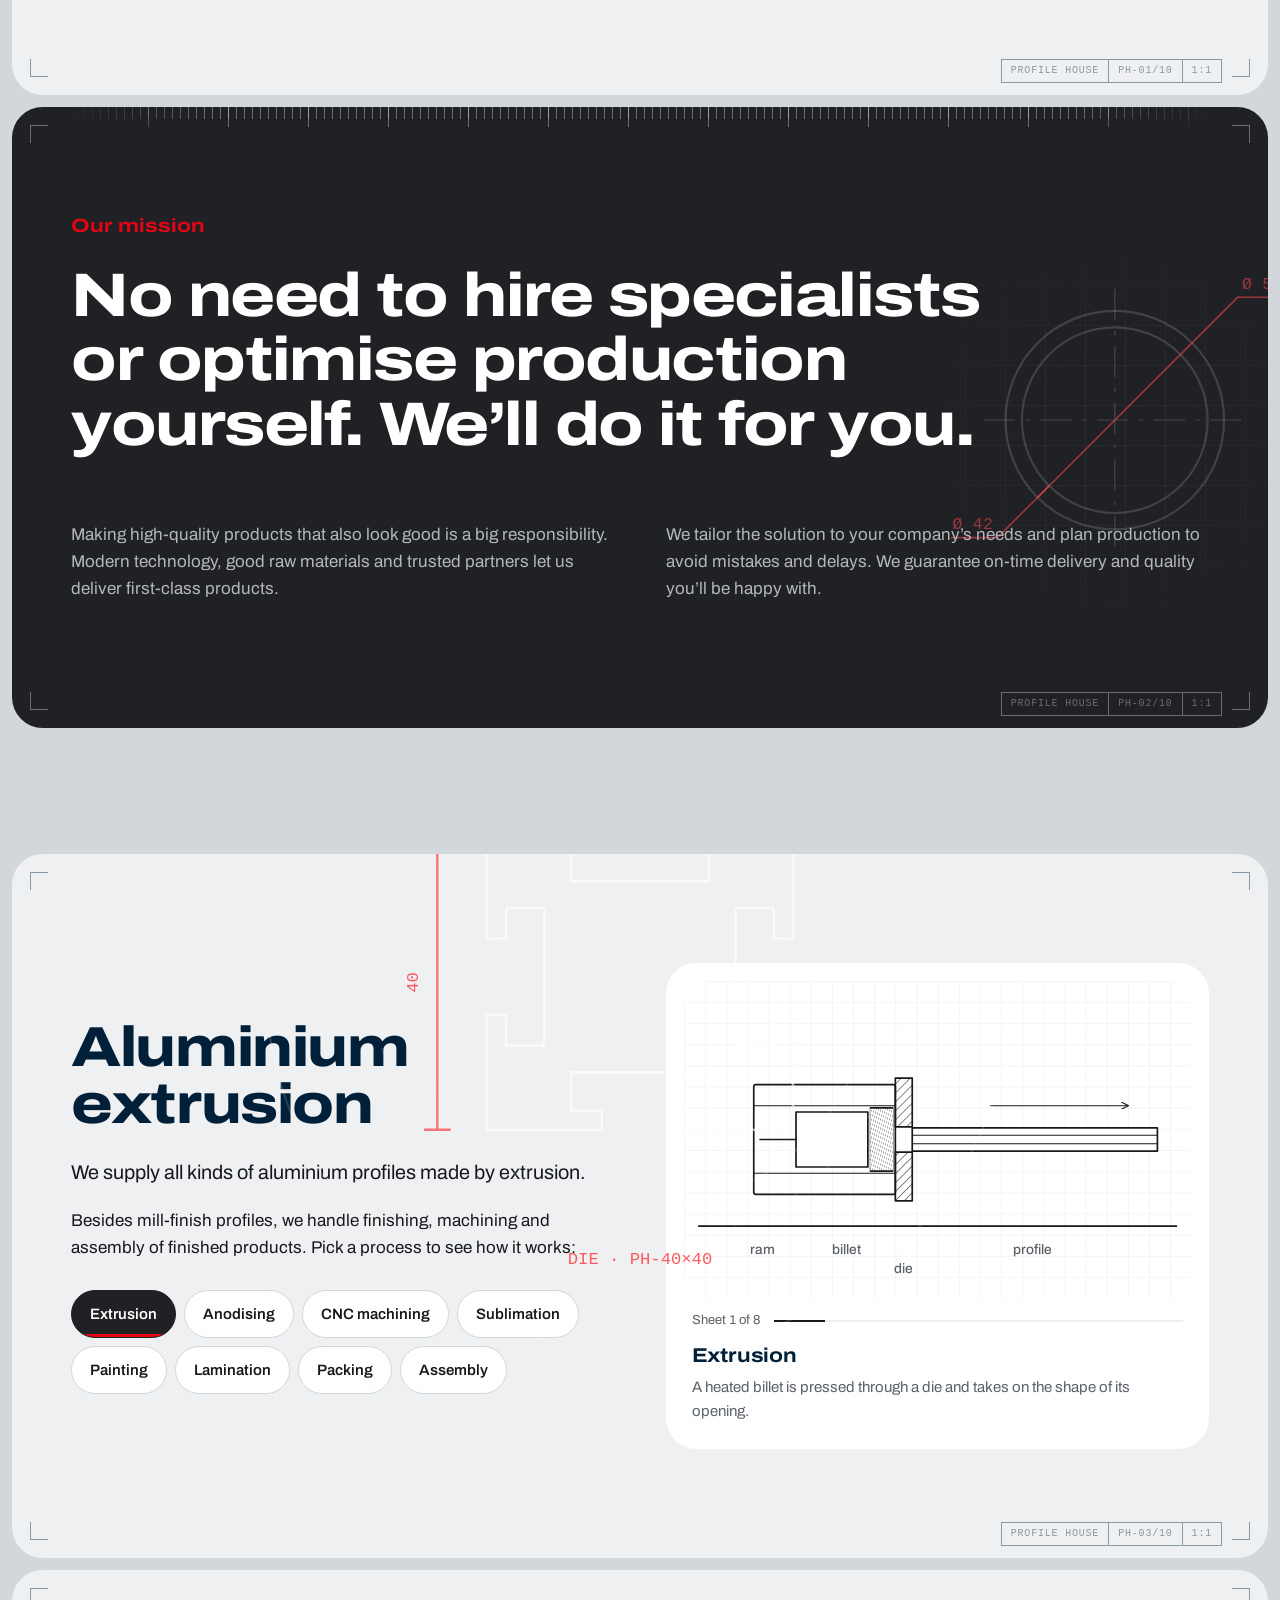
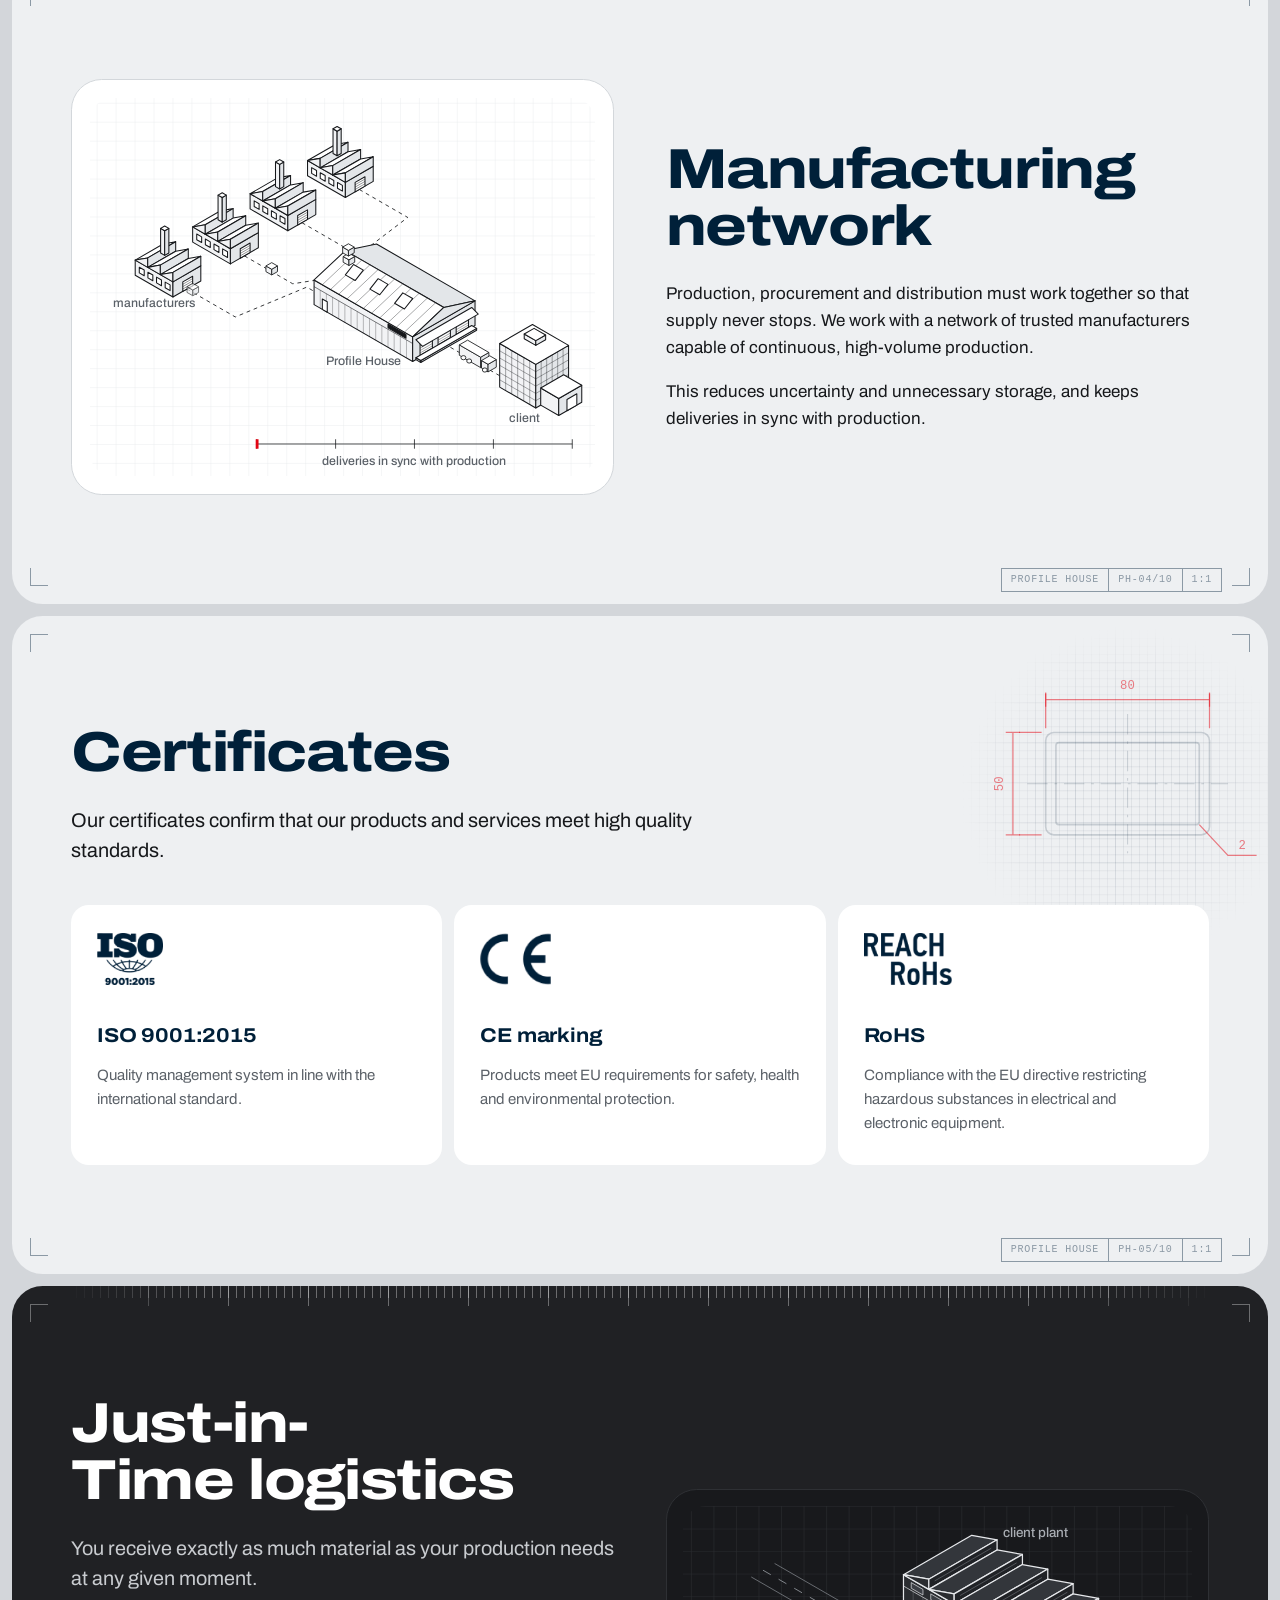
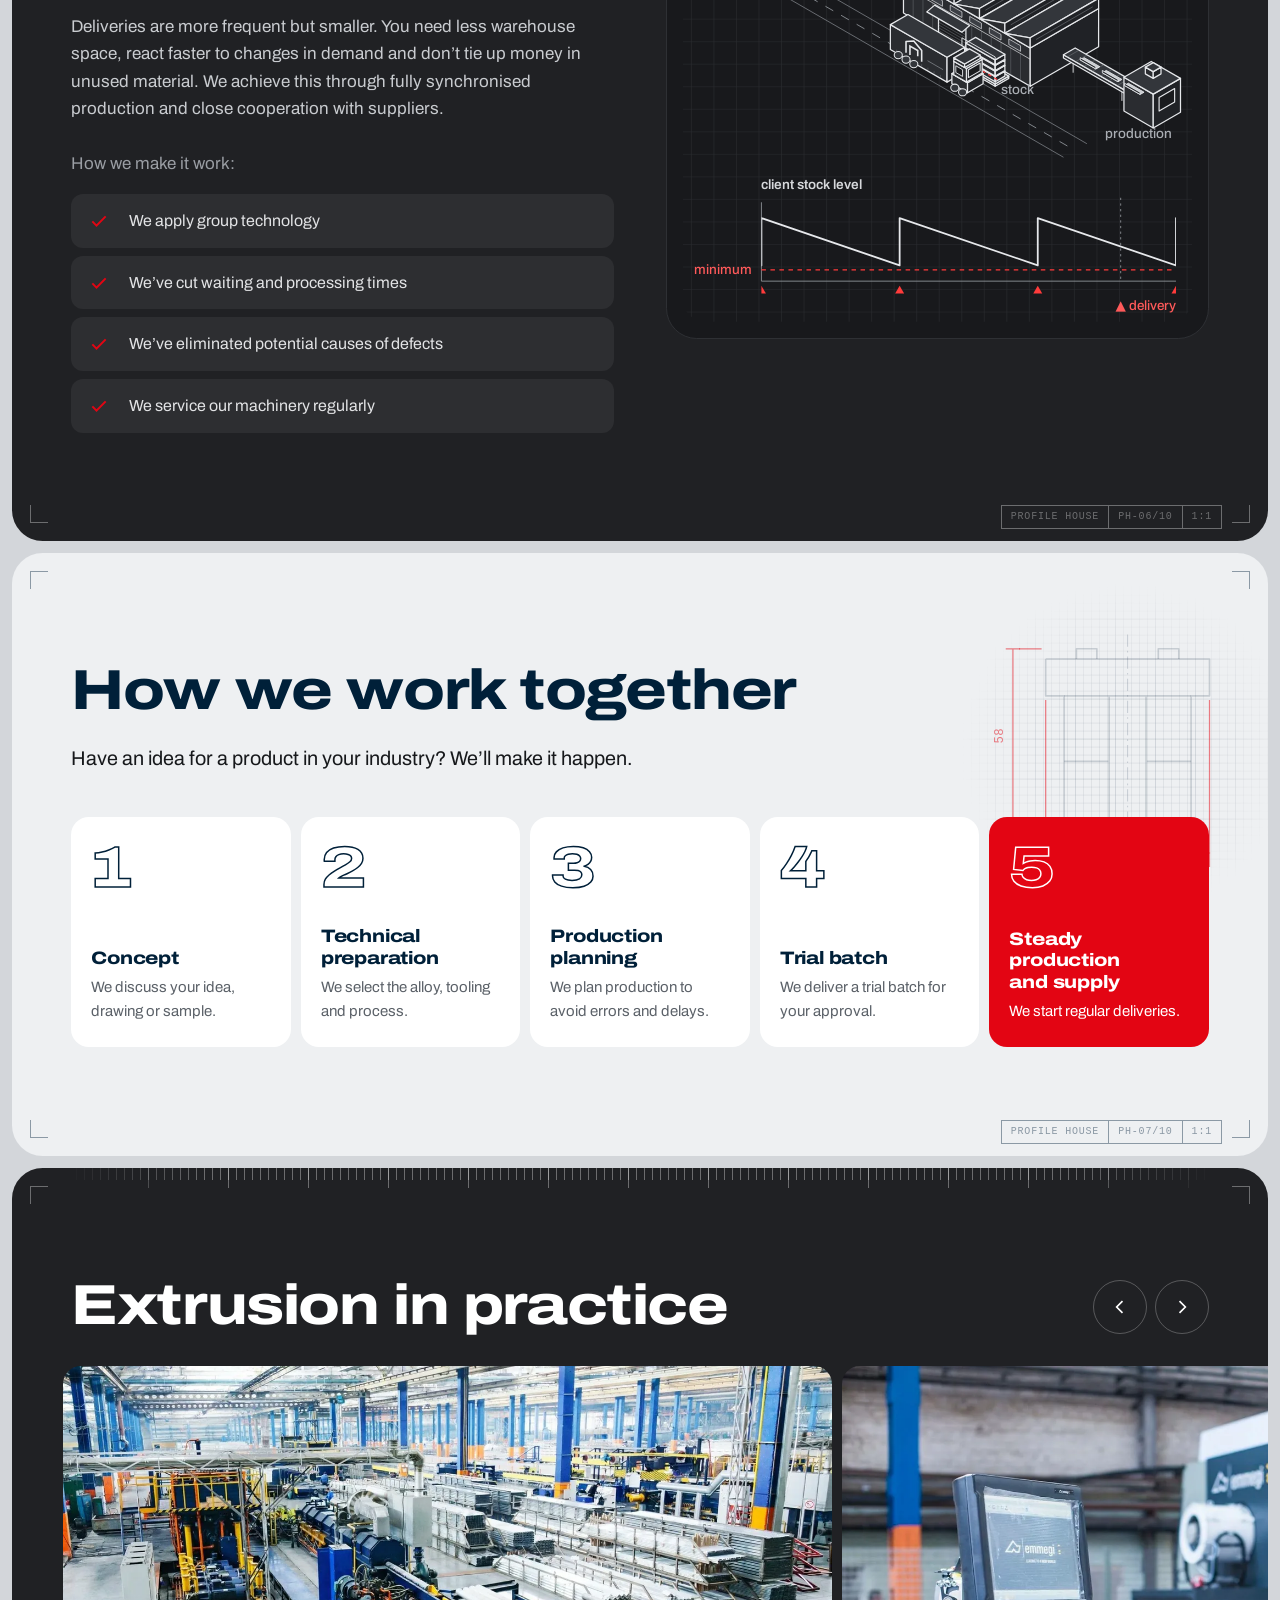
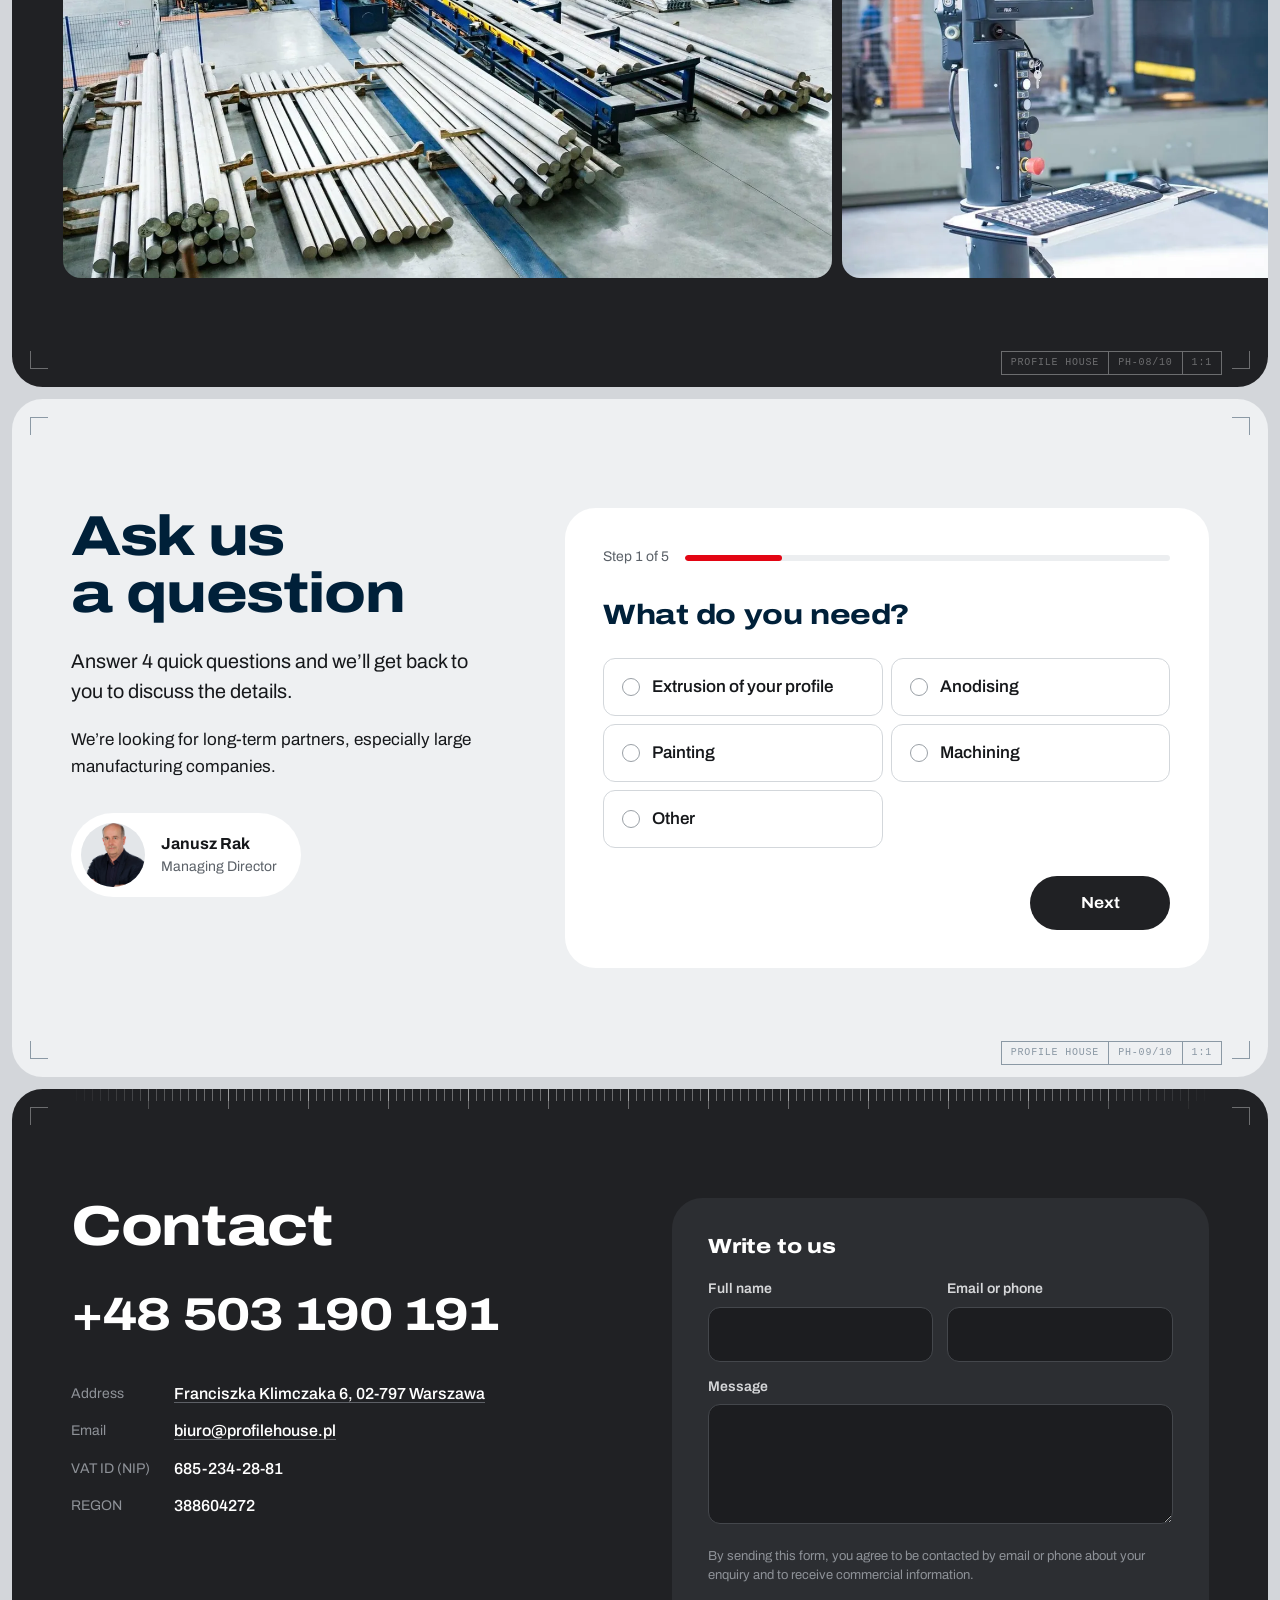
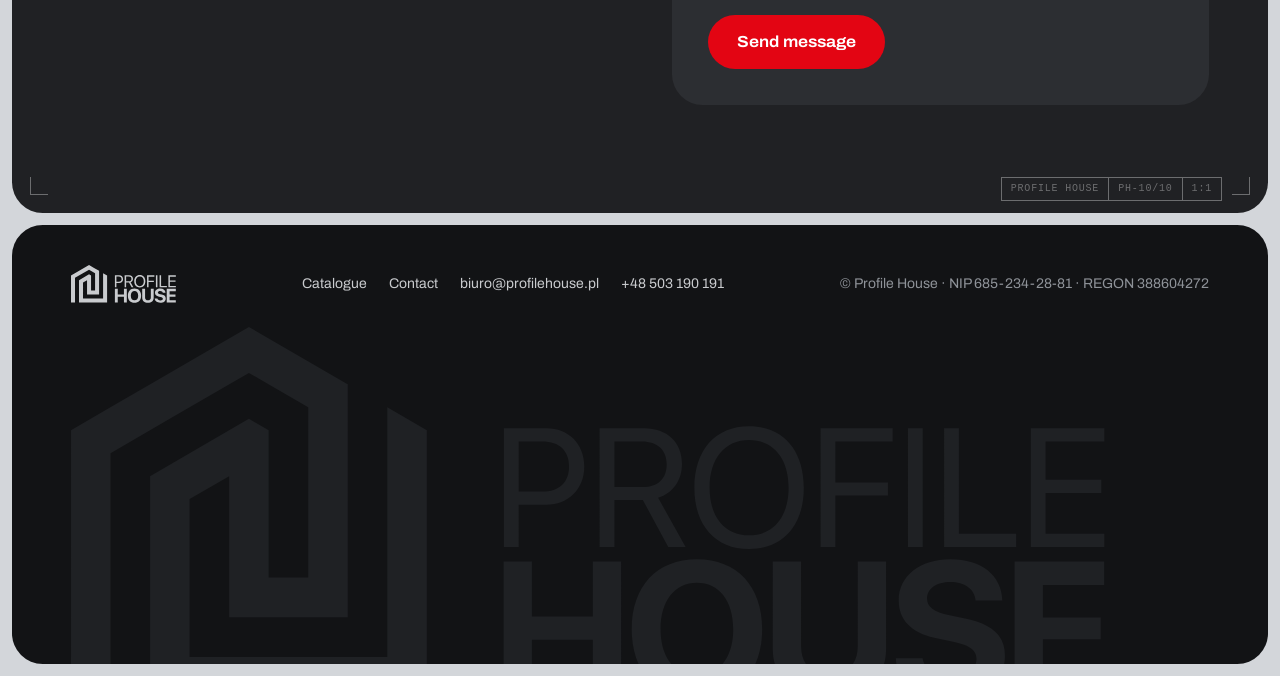
==== commit 14f6d23d: "Formularze wysyłają zgłoszenia przez Google Apps Script na biuro@profilehouse.pl Co-Authored-By: Cla" ====
--- a/en/index.html
+++ b/en/index.html
@@ -22,7 +22,7 @@
 <link rel="apple-touch-icon" href="/assets/apple-touch-icon.png">
 <link rel="preload" href="/assets/fonts/archivo-latin-wdth-normal.woff2" as="font" type="font/woff2" crossorigin>
 <link rel="stylesheet" href="/assets/site.css?v=0ff568c4">
-<script src="/assets/site.js?v=68d30024" defer></script>
+<script src="/assets/site.js?v=ebfbbffc" defer></script>
 </head>
 <body>
 <a class="skip" href="#main">Skip to content</a>
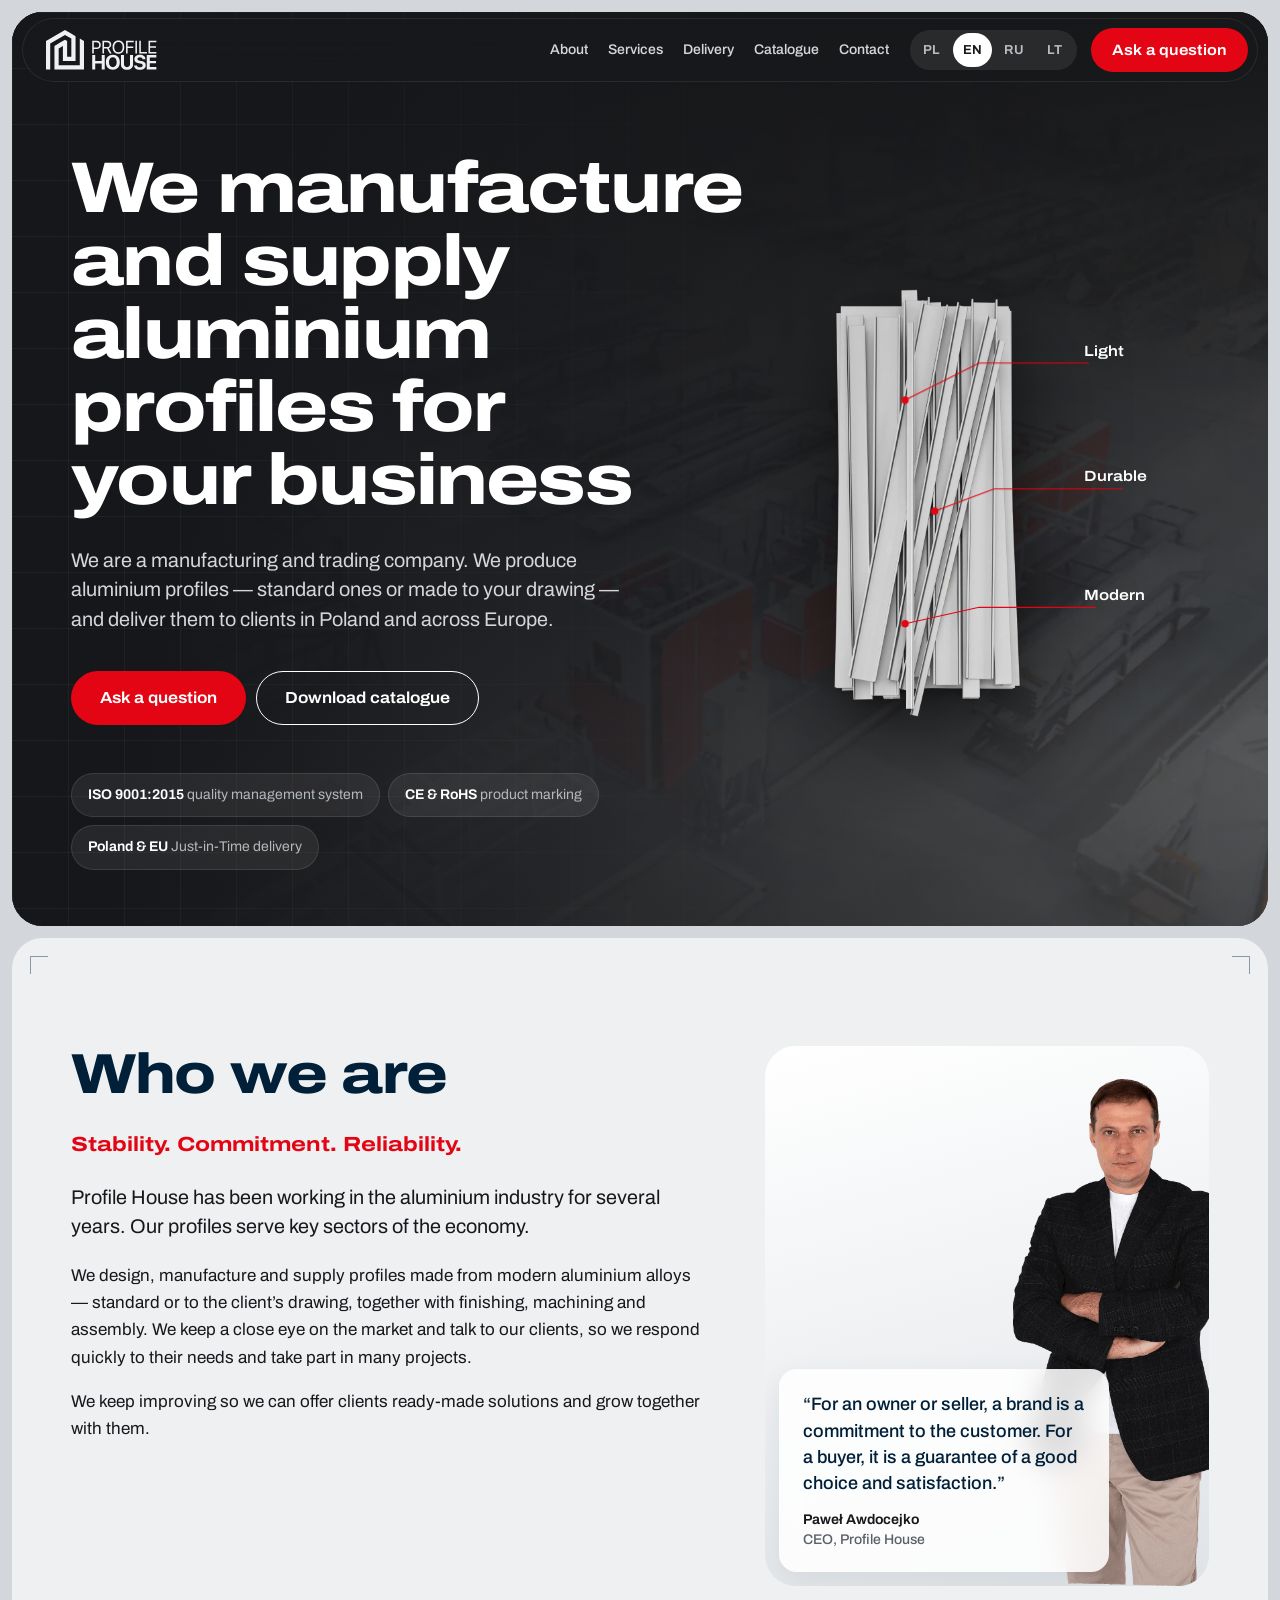
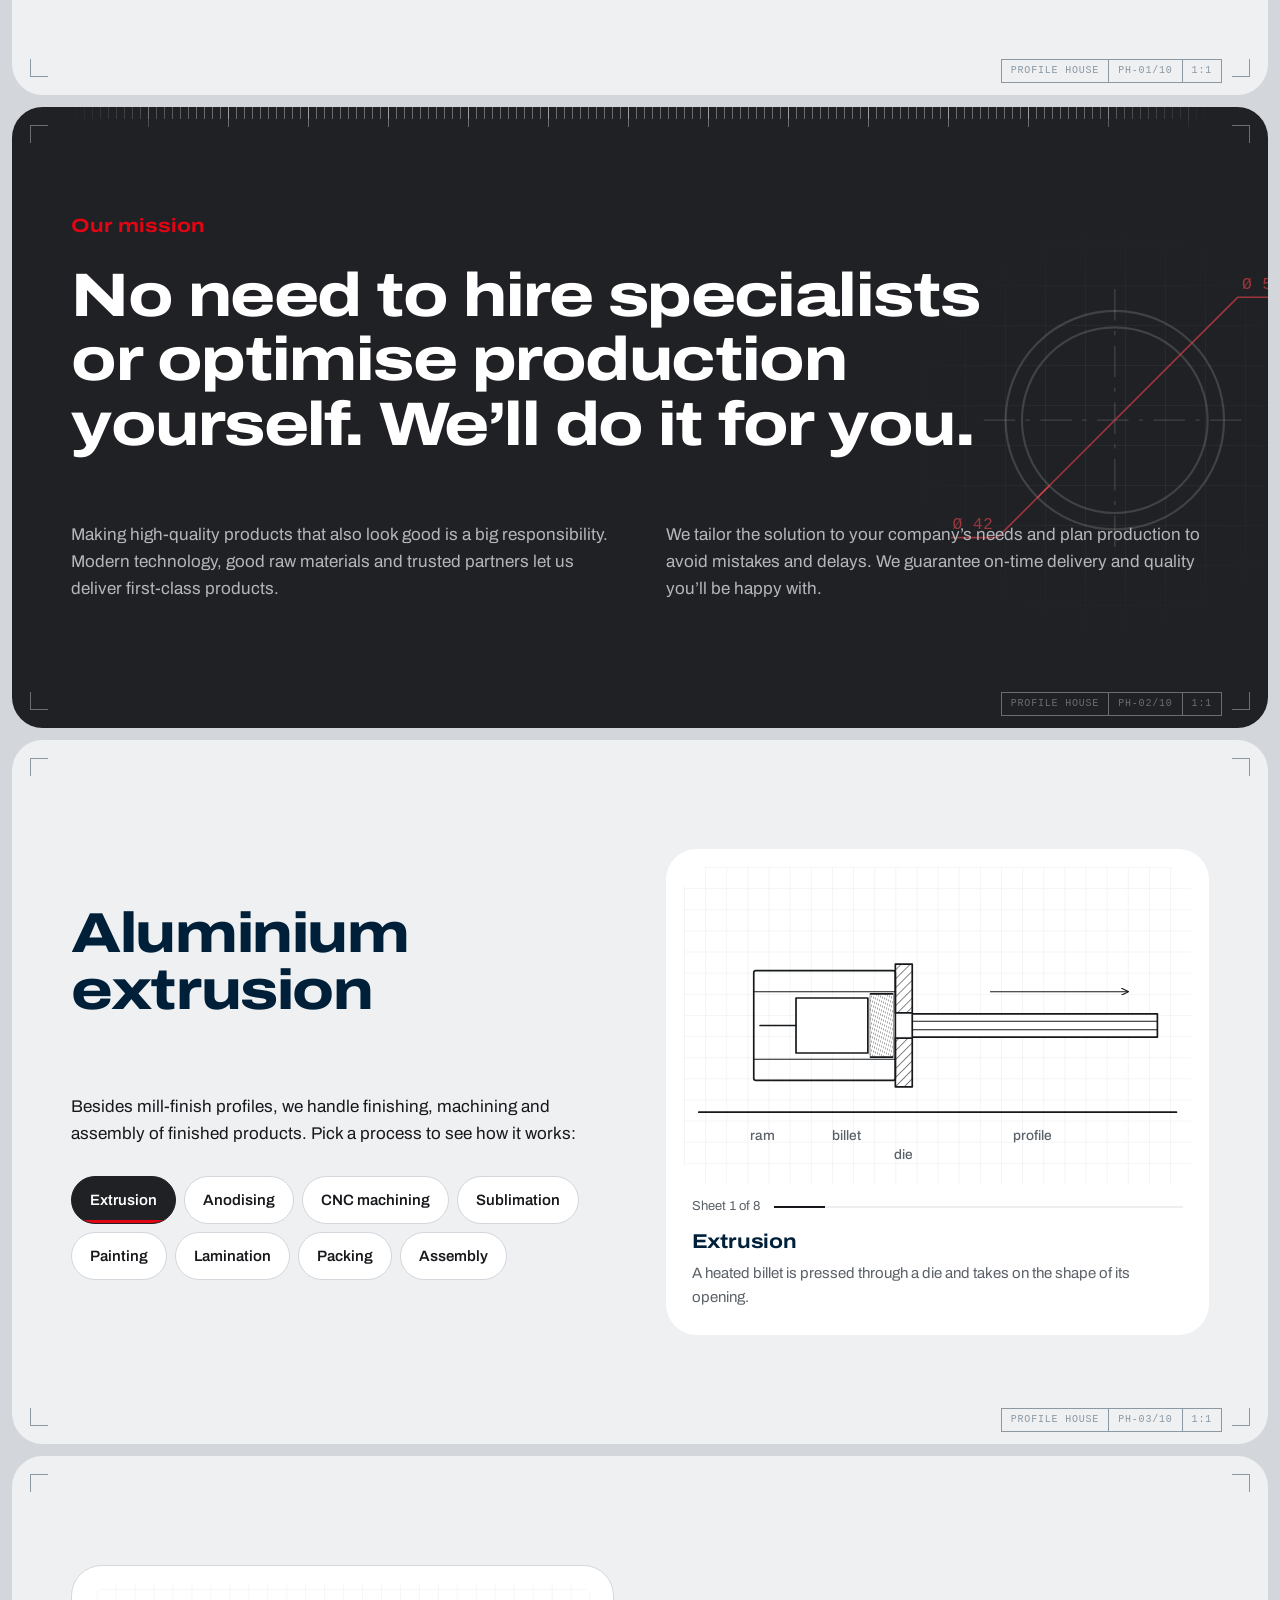
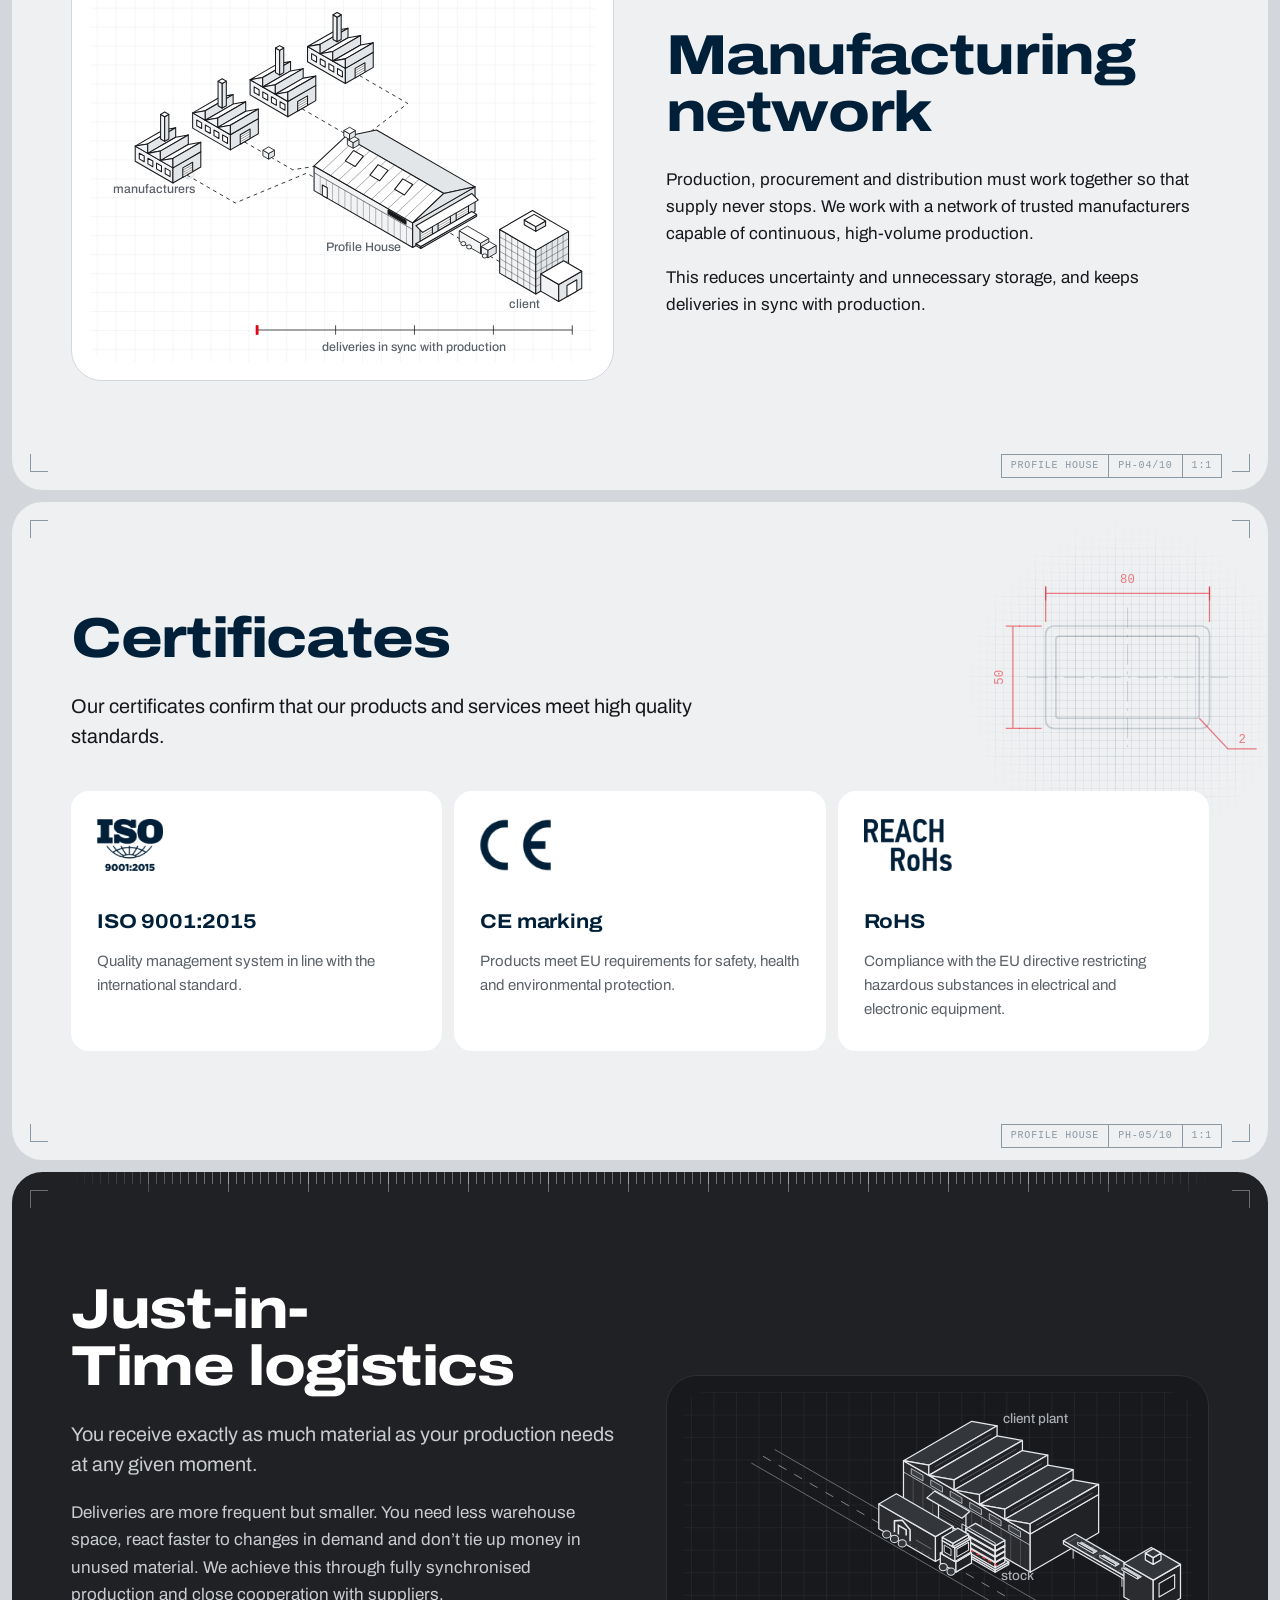
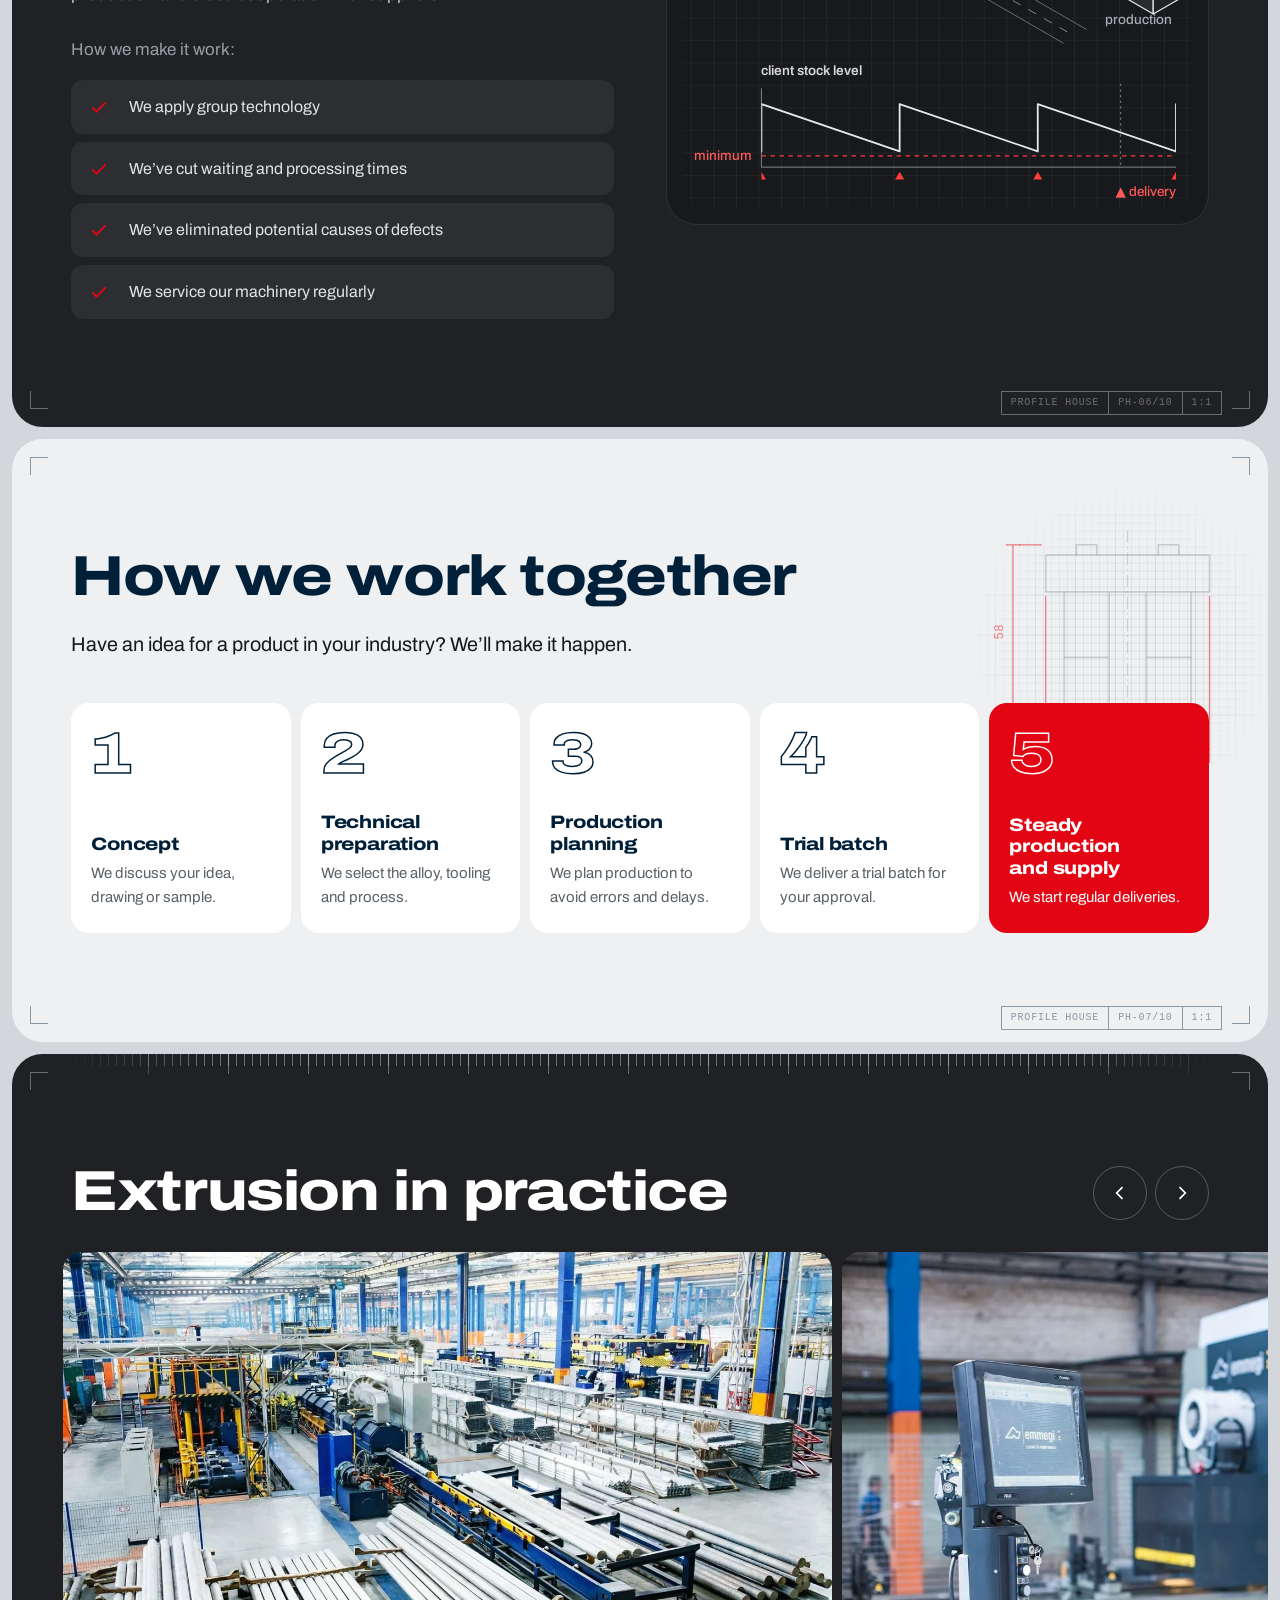
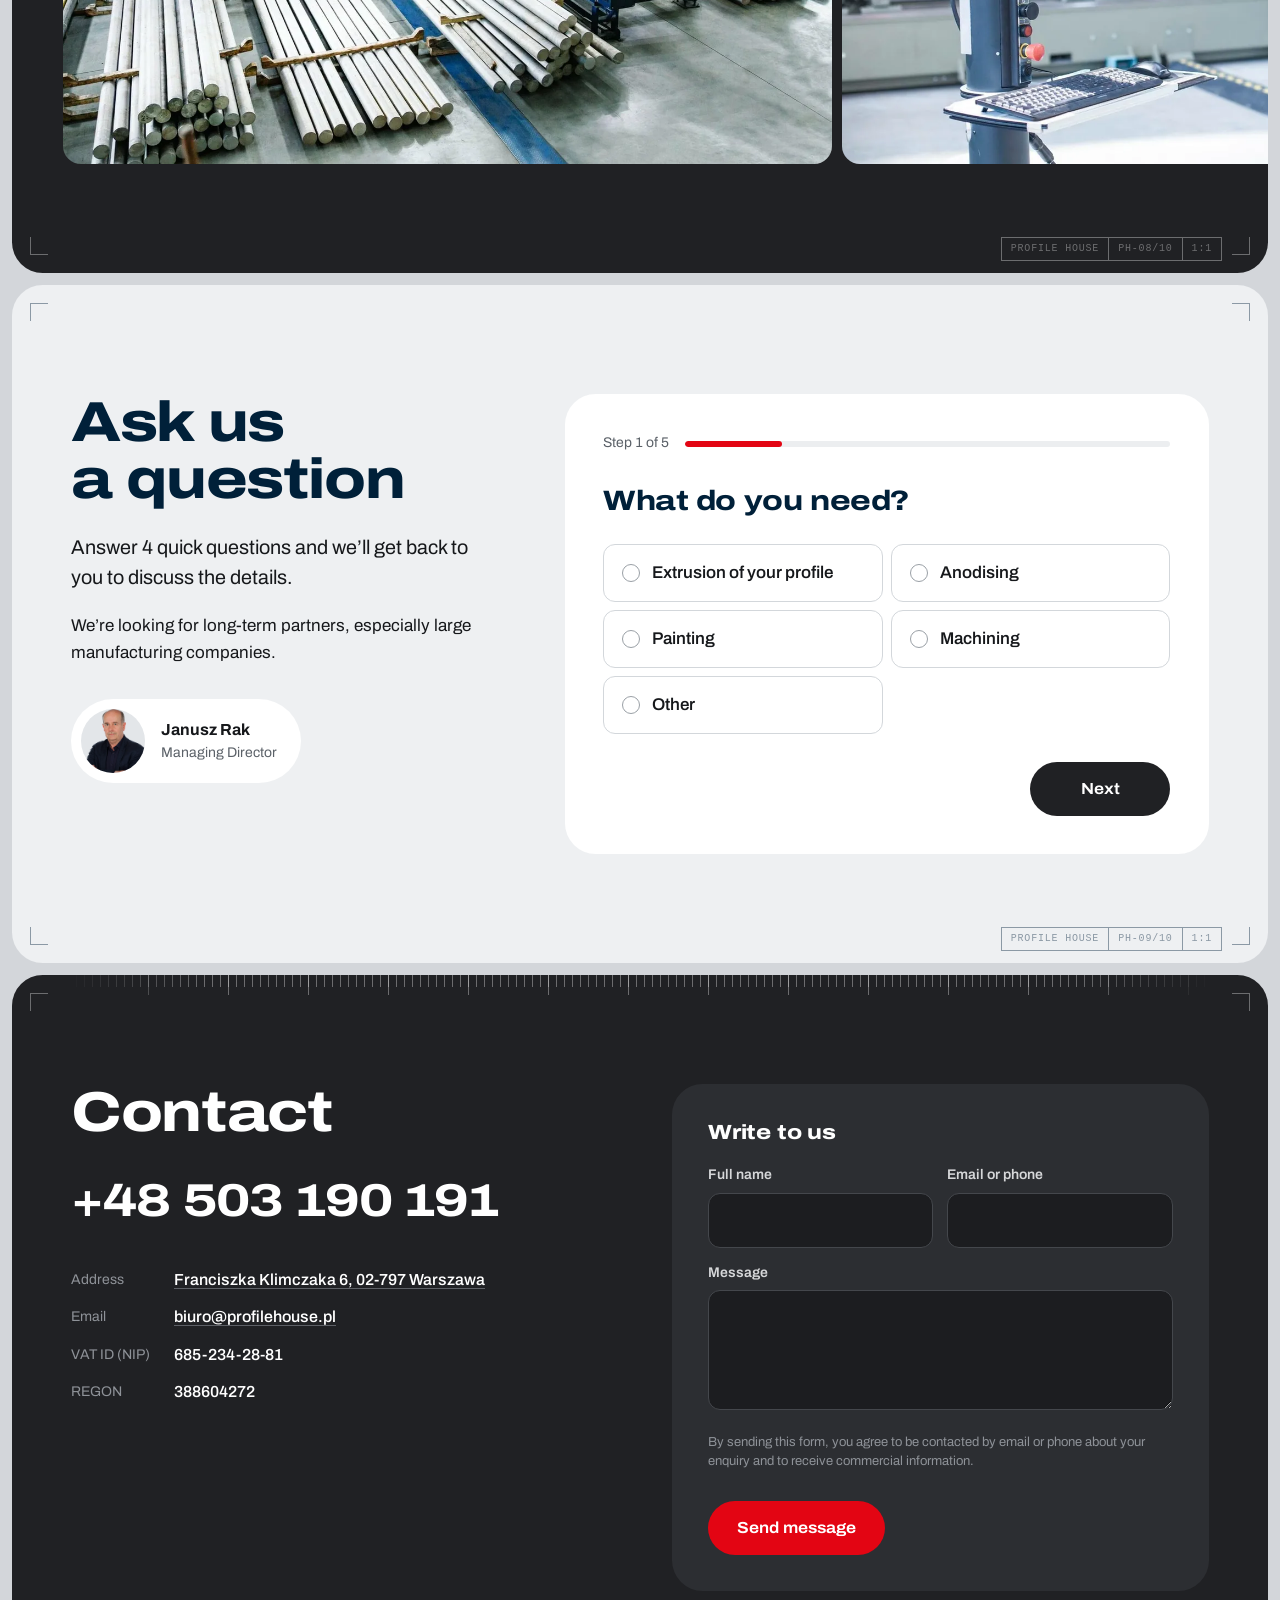
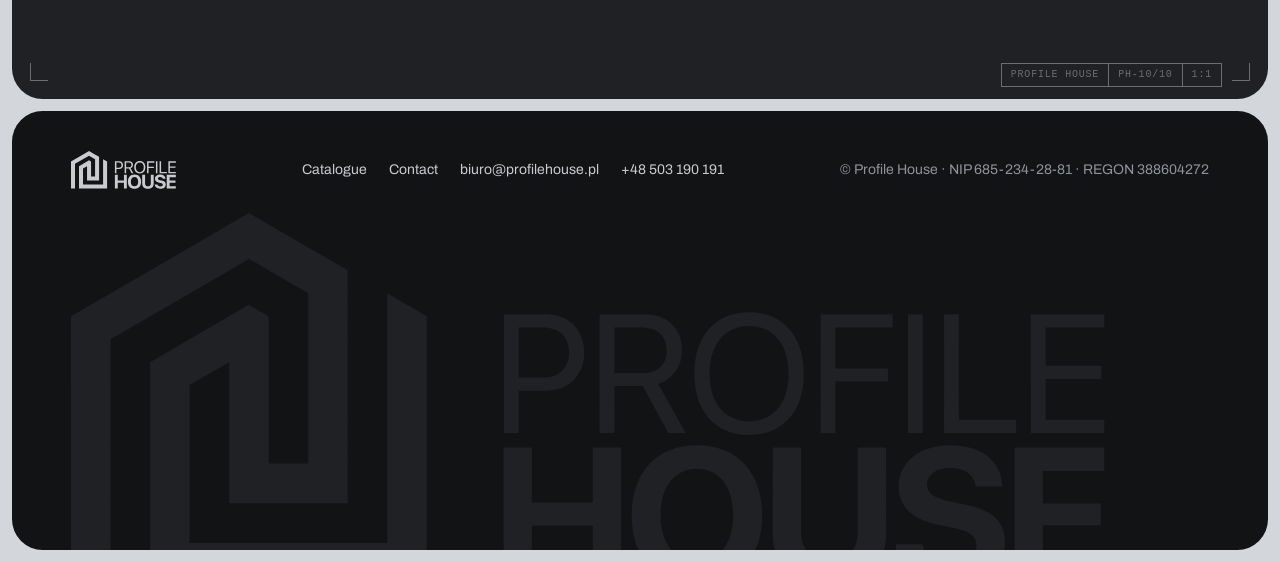
==== commit 9b2ddb08: "Domena profilehouse.pl (CNAME); usunięta animacja przejścia przez matrycę Co-Authored-By: Claude Opu" ====
--- a/en/index.html
+++ b/en/index.html
@@ -21,8 +21,8 @@
 <link rel="icon" href="/assets/favicon.png" type="image/png">
 <link rel="apple-touch-icon" href="/assets/apple-touch-icon.png">
 <link rel="preload" href="/assets/fonts/archivo-latin-wdth-normal.woff2" as="font" type="font/woff2" crossorigin>
-<link rel="stylesheet" href="/assets/site.css?v=0ff568c4">
-<script src="/assets/site.js?v=ebfbbffc" defer></script>
+<link rel="stylesheet" href="/assets/site.css?v=838a1575">
+<script src="/assets/site.js?v=2a8c0dec" defer></script>
 </head>
 <body>
 <a class="skip" href="#main">Skip to content</a>
--- a/assets/site.css
+++ b/assets/site.css
@@ -562,14 +562,7 @@
 @media (prefers-reduced-motion:reduce){.bp-tr{translate:none}}
 @media (max-width:860px){.bp-art{opacity:.4}.bp-tr{opacity:.32}}
 
-/* v3.7 — "through the die": solid GPU blocks inside the extrusion panel */
-#uslugi > .die2{position:absolute;inset:0;z-index:5;pointer-events:none;visibility:hidden;will-change:opacity}
-.die2 i{position:absolute;left:0;top:0;width:1px;height:1px;background:#1c1e22;transform-origin:0 0;will-change:transform}
-.die2 .die-glow{position:absolute;left:0;top:0;border-radius:50%;background:radial-gradient(closest-side,rgba(255,90,20,0) 50%,rgba(255,90,20,.2) 72%,rgba(255,60,10,0));transform-origin:50% 50%;will-change:transform}
-.die2 .die-art{position:absolute;left:0;top:0;overflow:visible;transform-origin:50% 50%;will-change:transform}
-#uslugi.die-sec{margin-top:clamp(40px,14vh,160px)}
 .hdr{z-index:60}
-/* more room before the extrusion panel, so the die arrives as its own moment */
 
 
 @media (max-width:860px){.sec.white .split > .net{order:2}.sec.white .split > .h-block{order:1}}
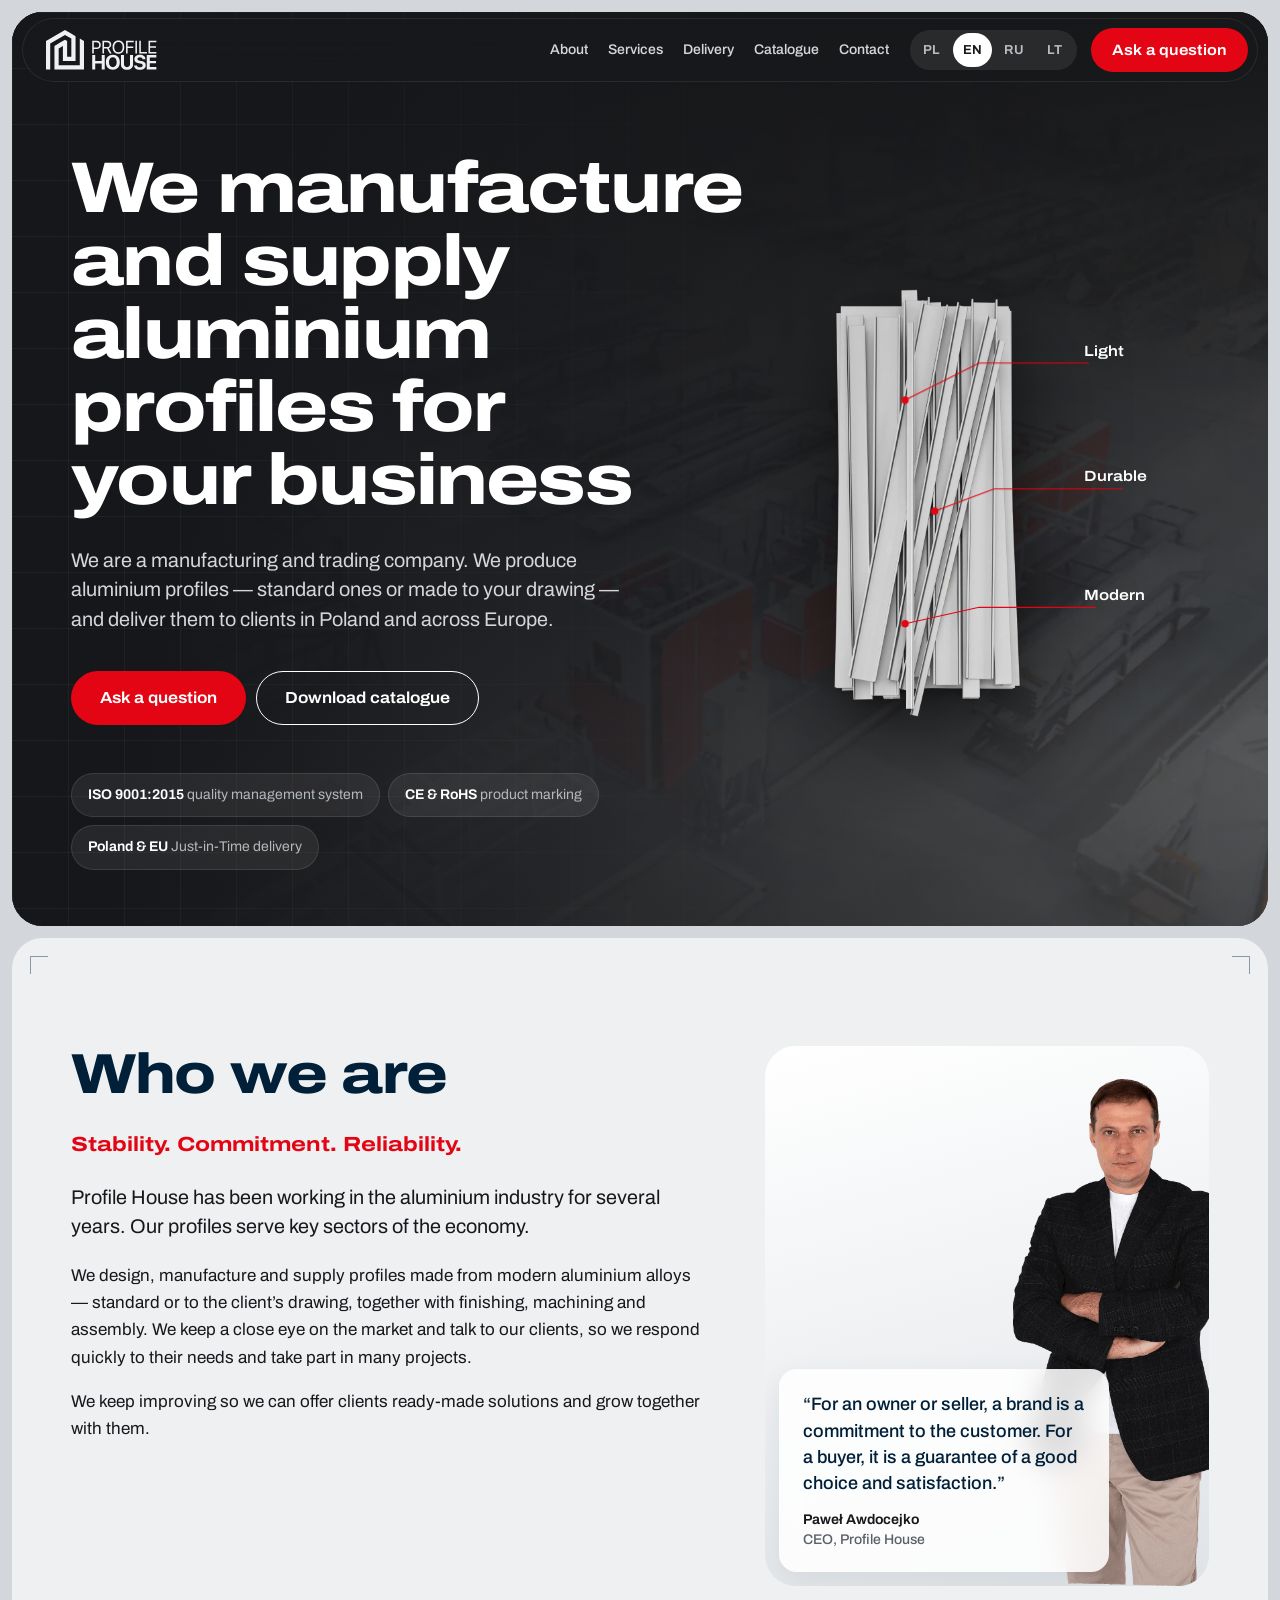
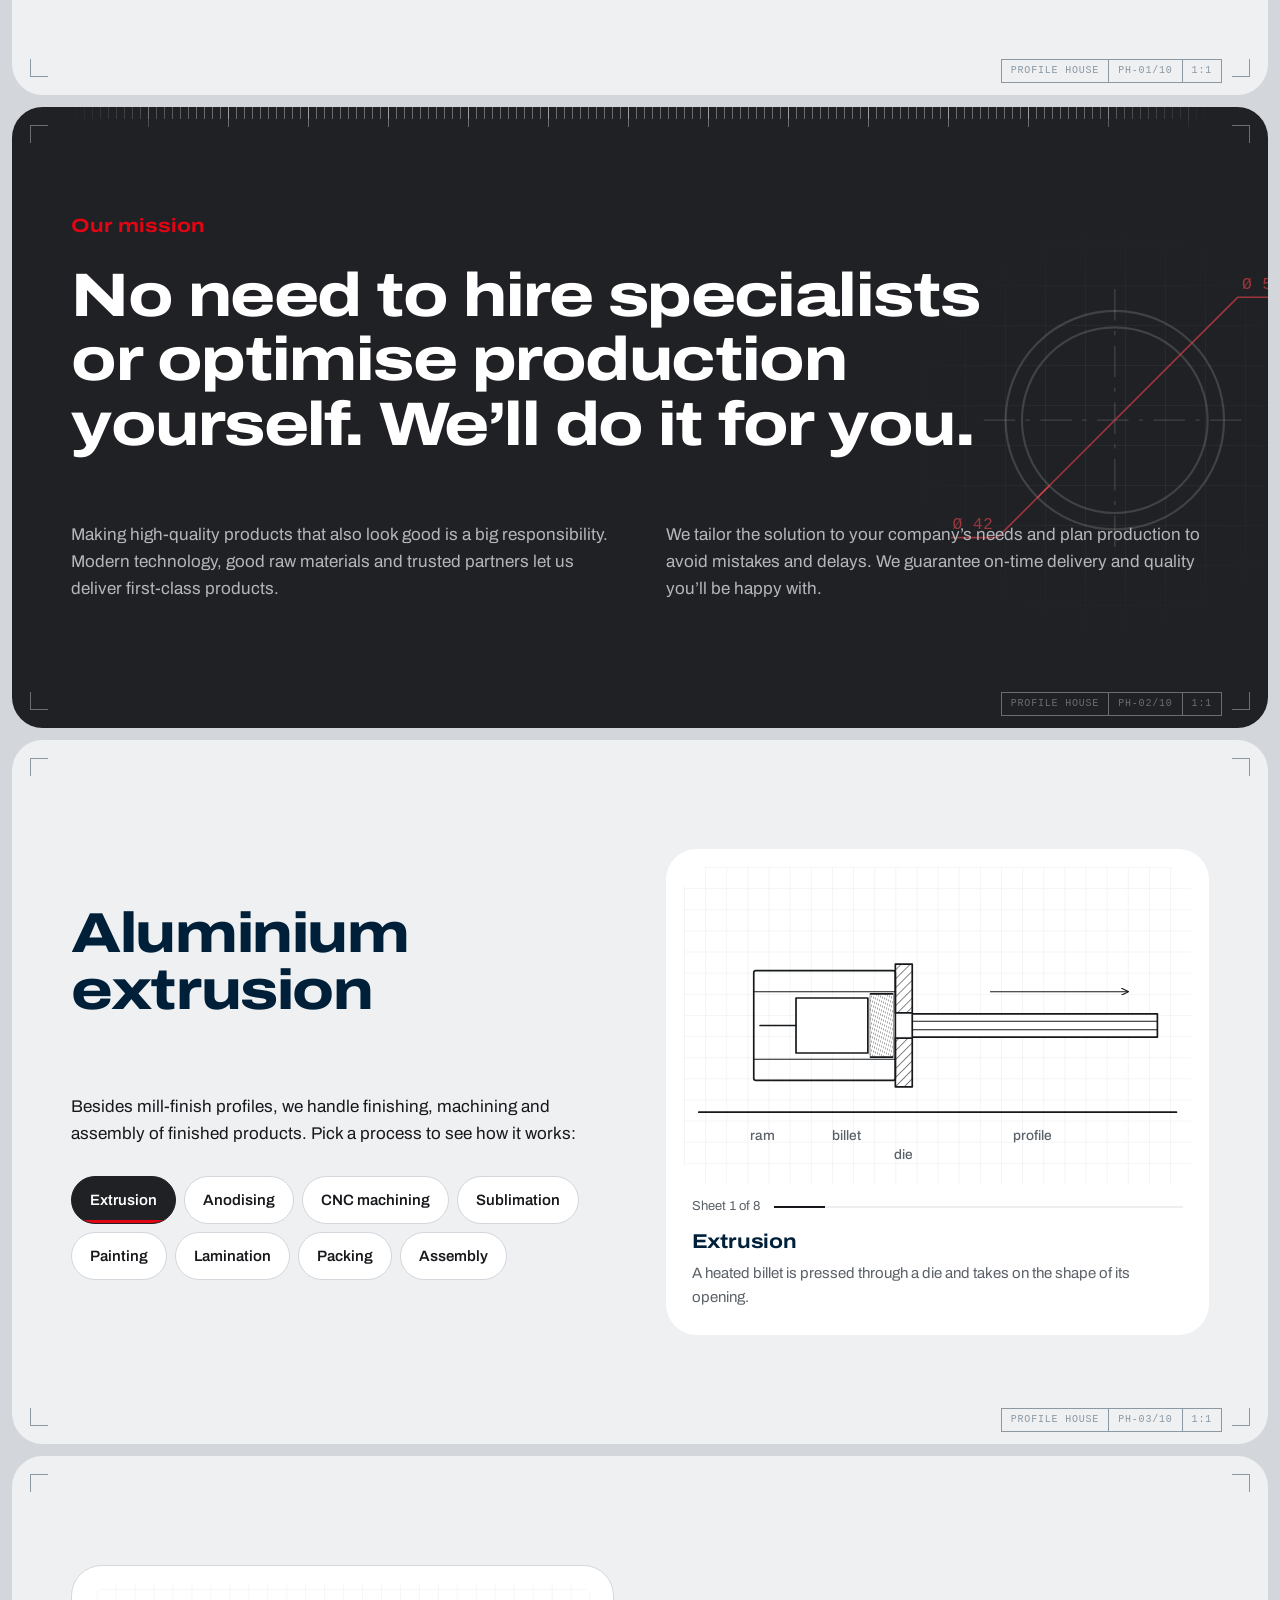
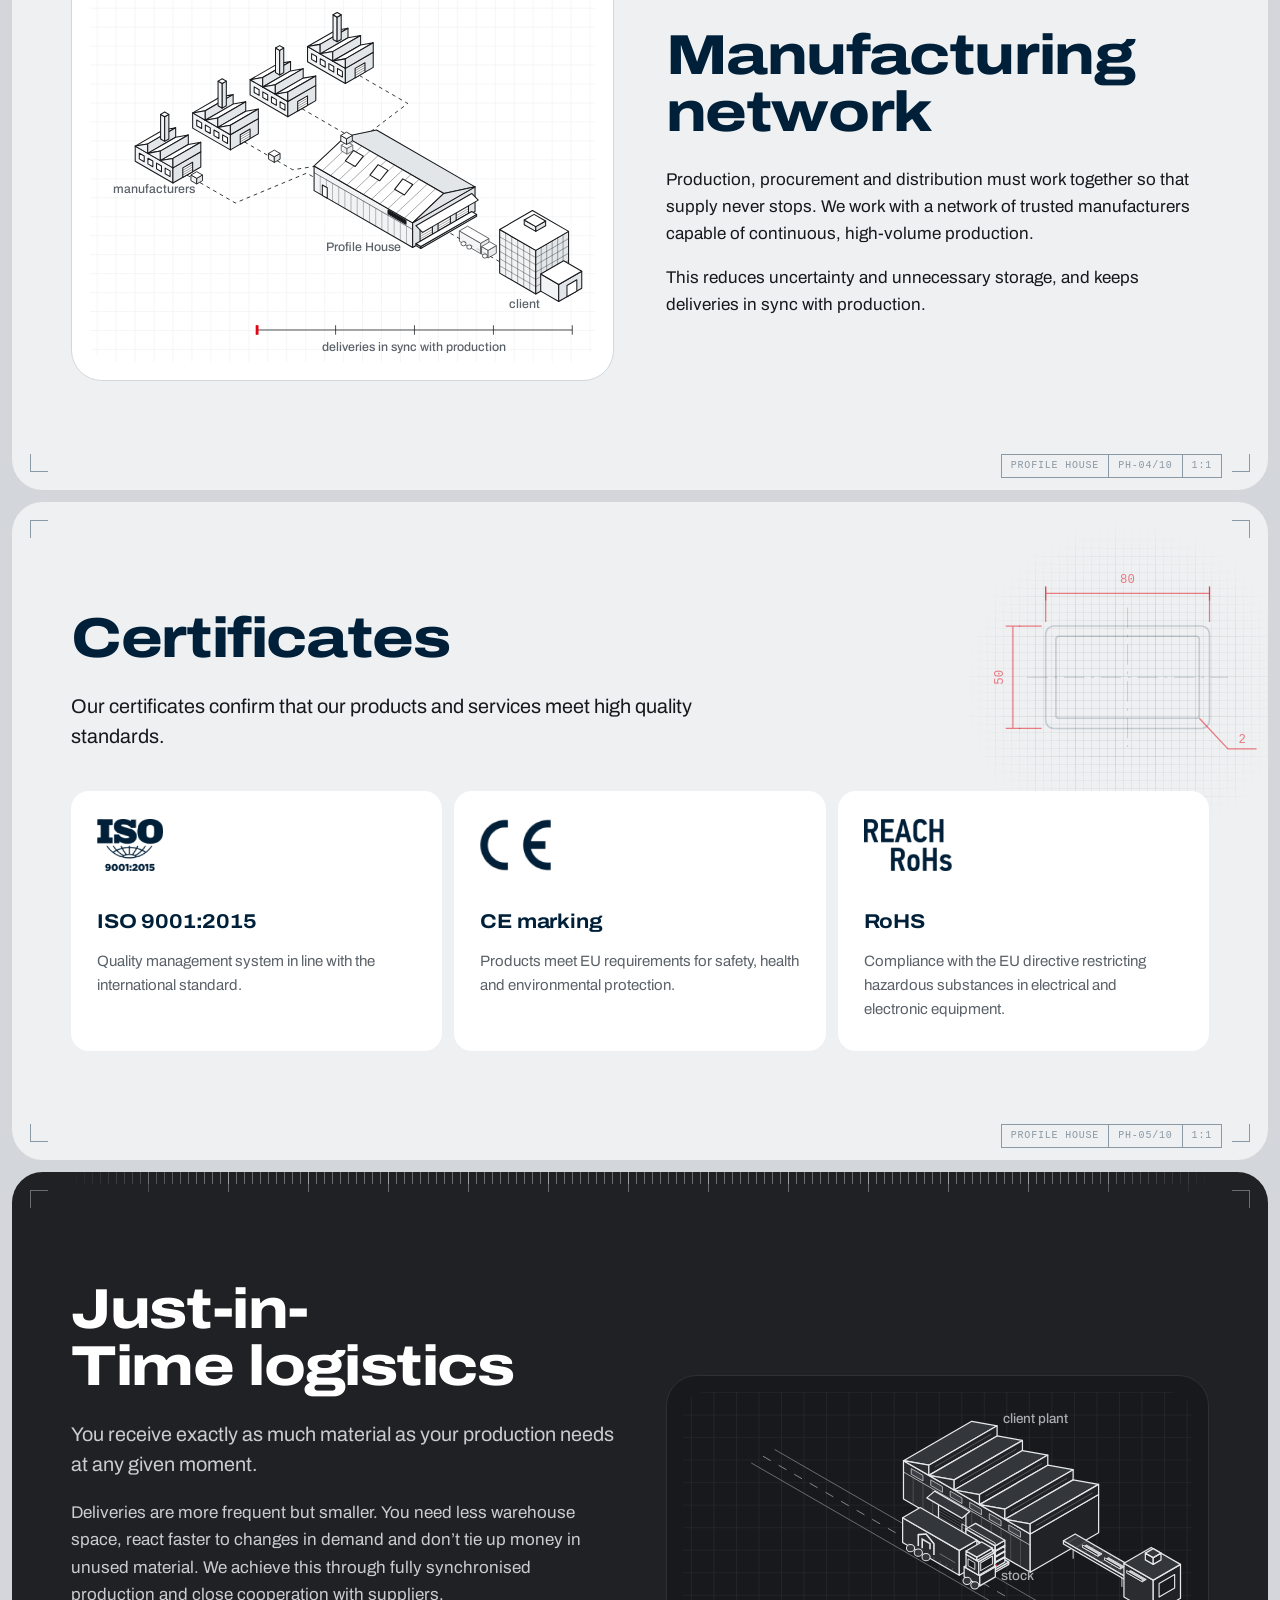
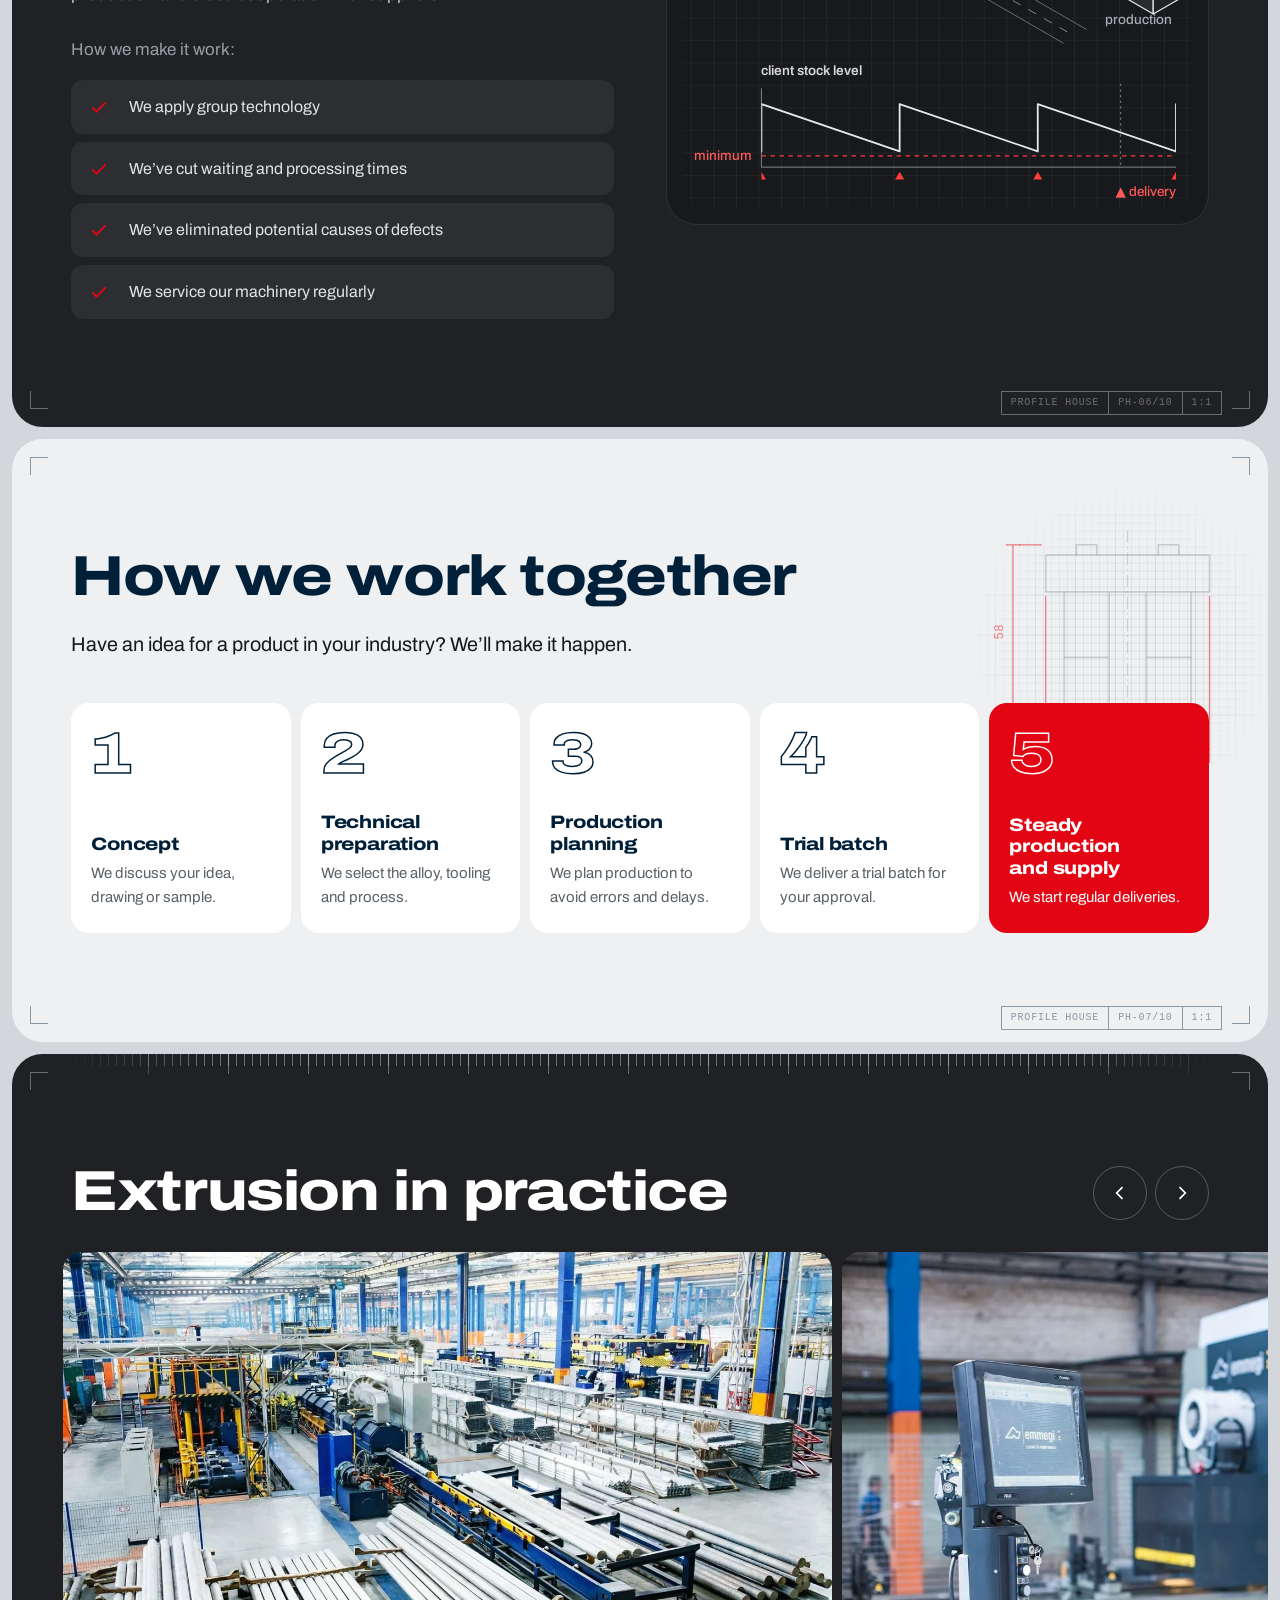
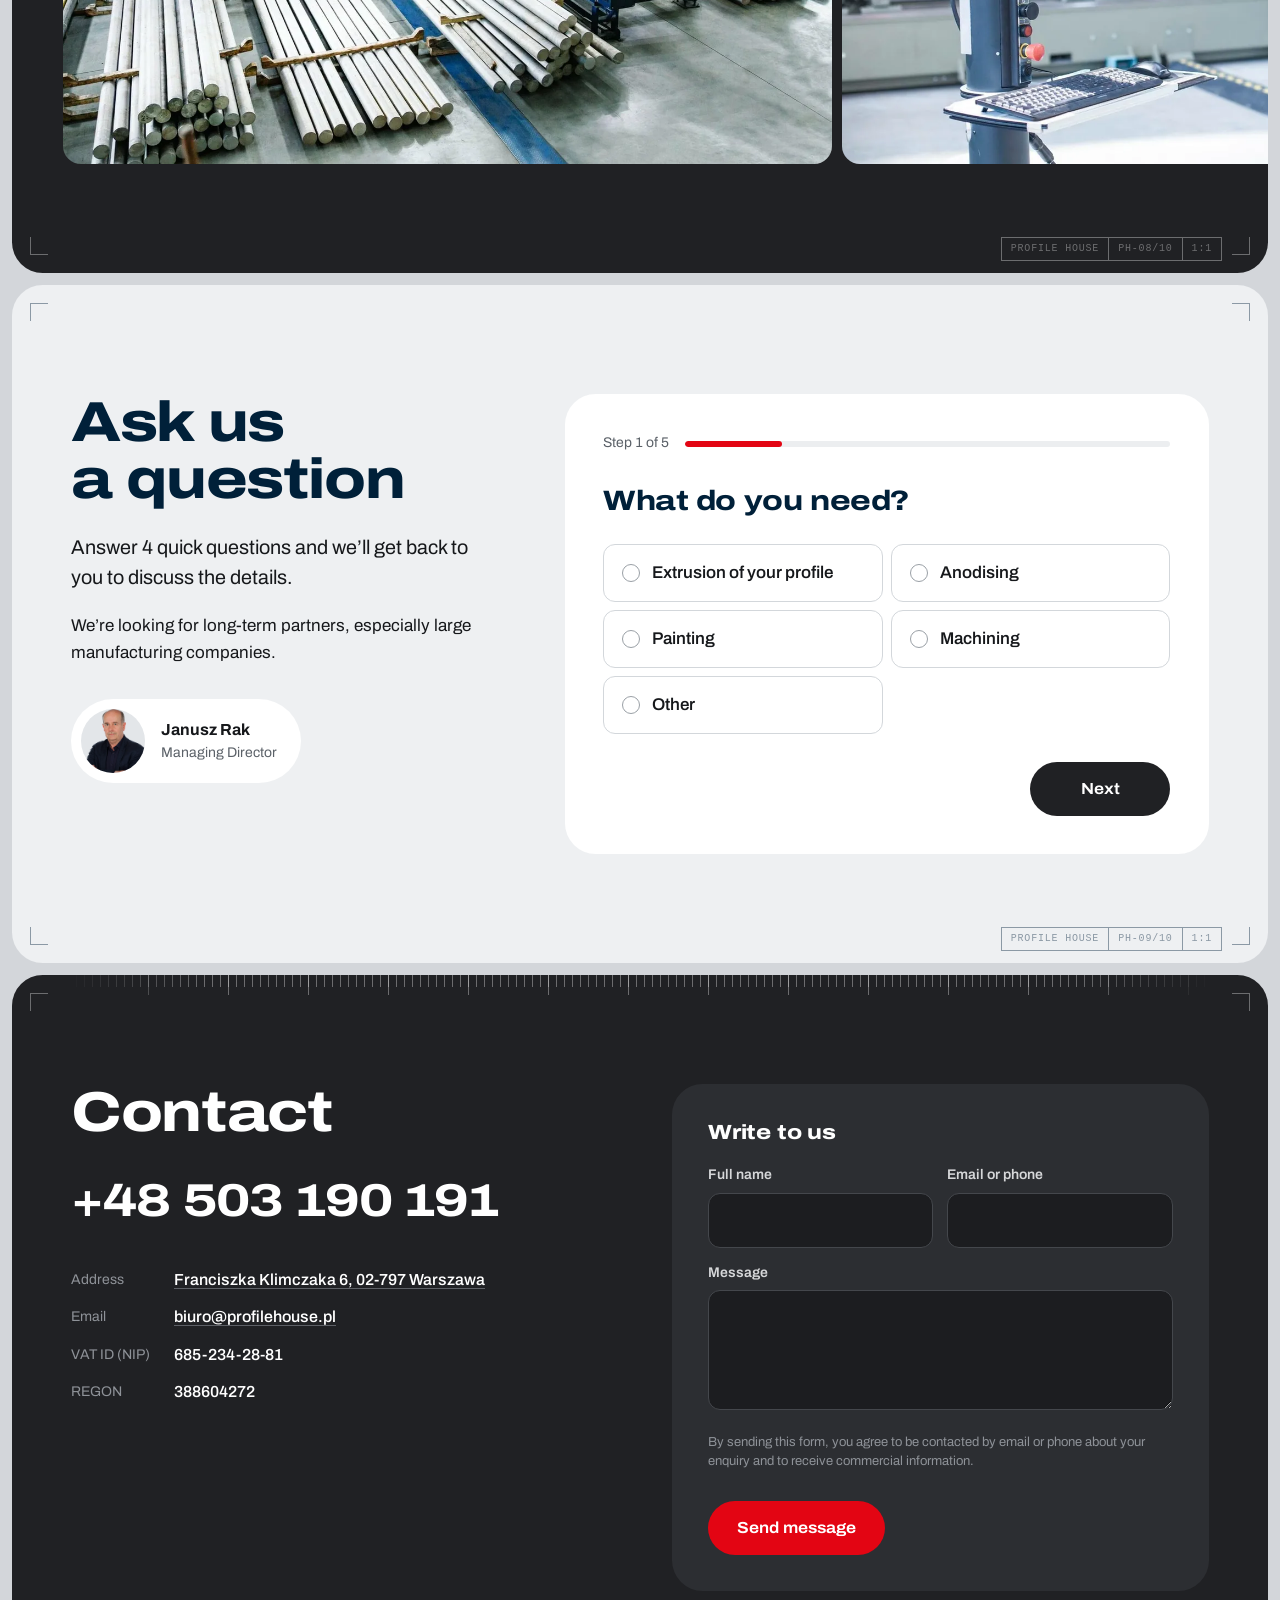
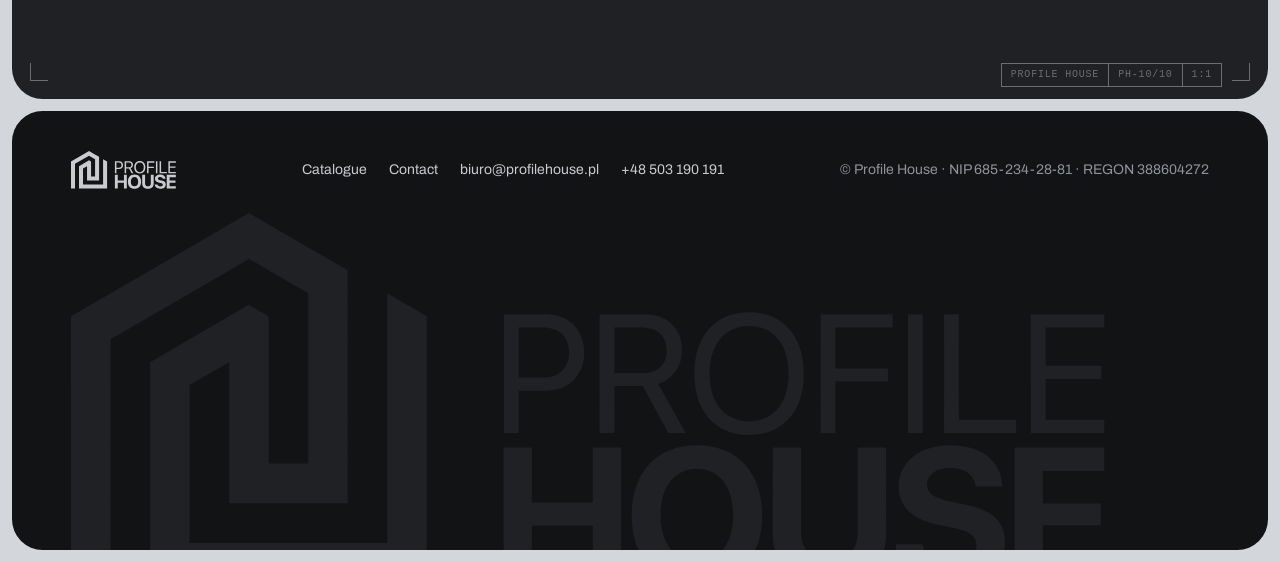
==== commit dbc73569: "Okładki do udostępniania linków (1200×630) w 4 językach Co-Authored-By: Claude Opus 5.5 <noreply@ant" ====
--- a/en/index.html
+++ b/en/index.html
@@ -16,7 +16,12 @@
 <meta property="og:title" content="Profile House — aluminium profile manufacturer and supplier">
 <meta property="og:description" content="We manufacture and supply aluminium profiles for businesses in Poland and across Europe: extrusion, anodising, CNC machining, painting and assembly. Just-in-Time delivery.">
 <meta property="og:url" content="https://profilehouse.pl/en/">
-<meta property="og:image" content="https://profilehouse.pl/assets/img/plant.webp">
+<meta property="og:image" content="https://profilehouse.pl/assets/og/og-en.jpg">
+<meta property="og:image:width" content="1200">
+<meta property="og:image:height" content="630">
+<meta property="og:image:alt" content="Profile House">
+<meta property="og:site_name" content="Profile House">
+<meta name="twitter:card" content="summary_large_image">
 <meta name="theme-color" content="#202124">
 <link rel="icon" href="/assets/favicon.png" type="image/png">
 <link rel="apple-touch-icon" href="/assets/apple-touch-icon.png">
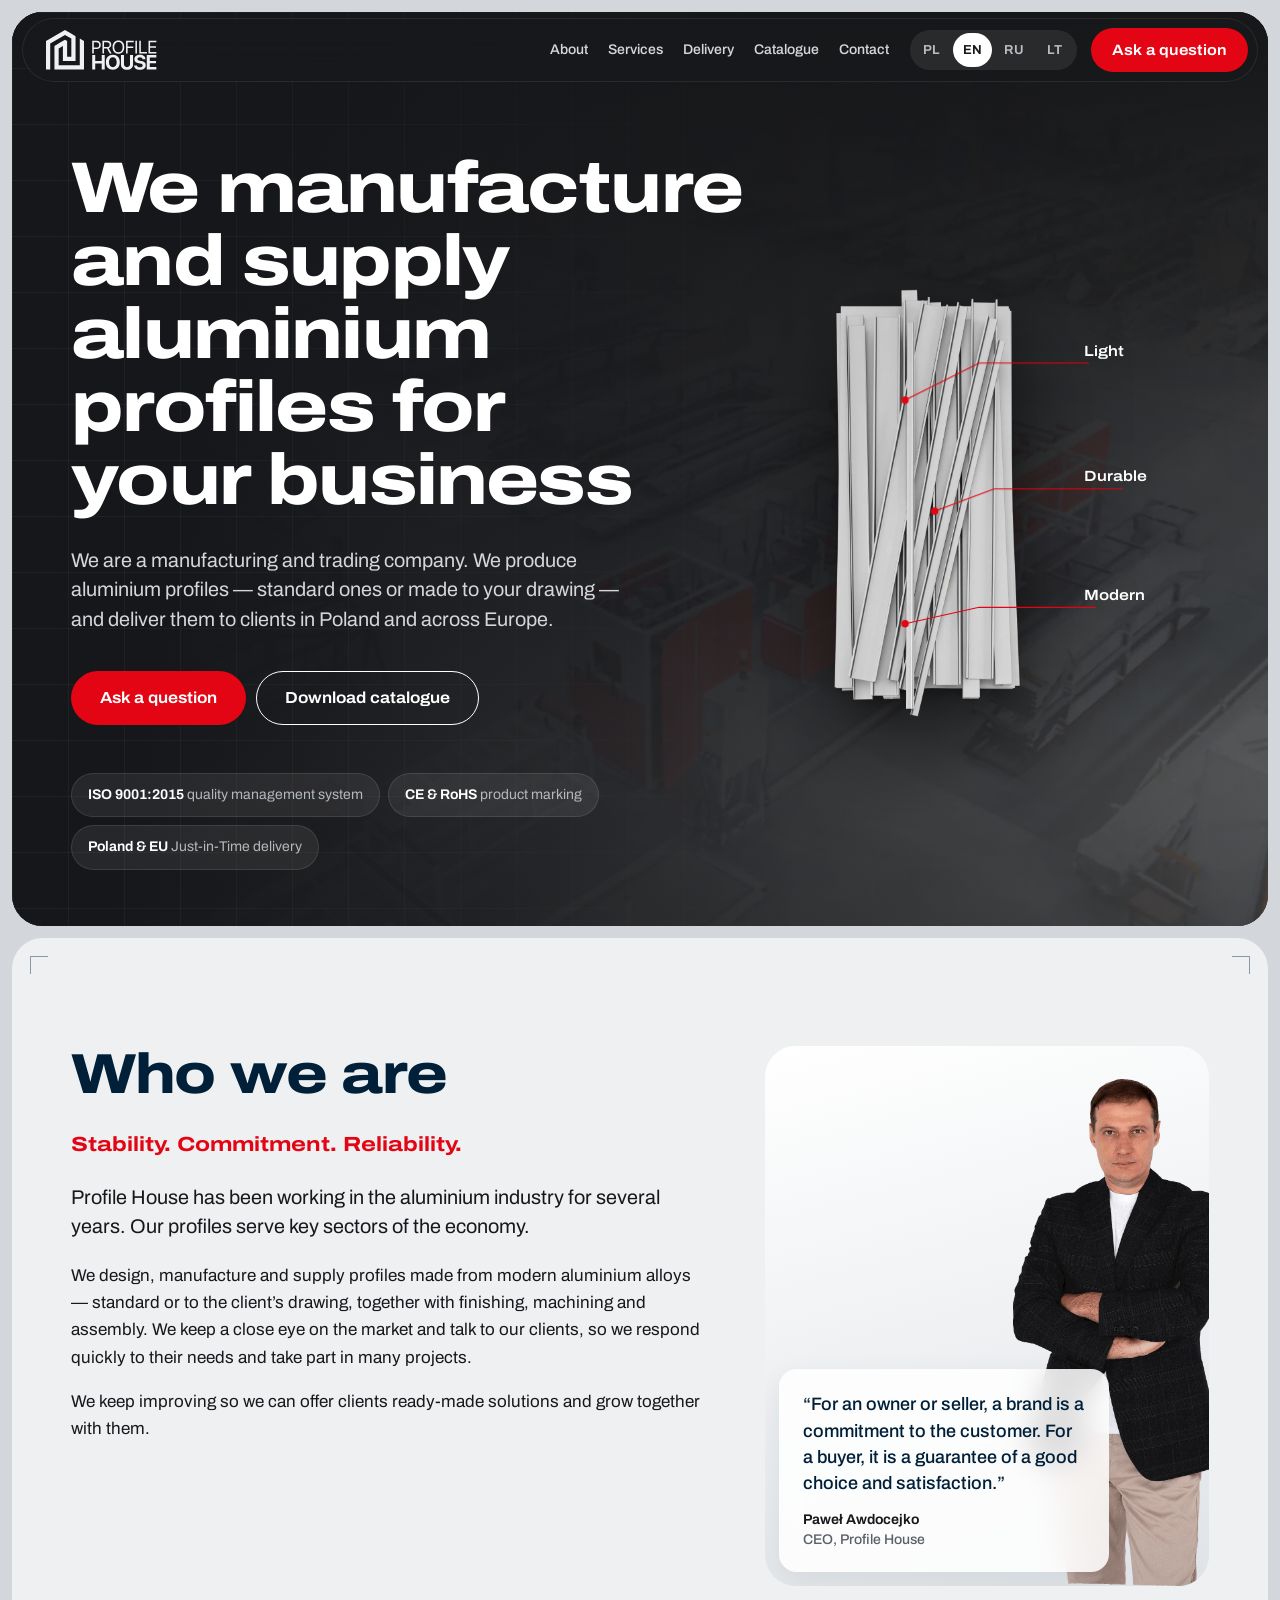
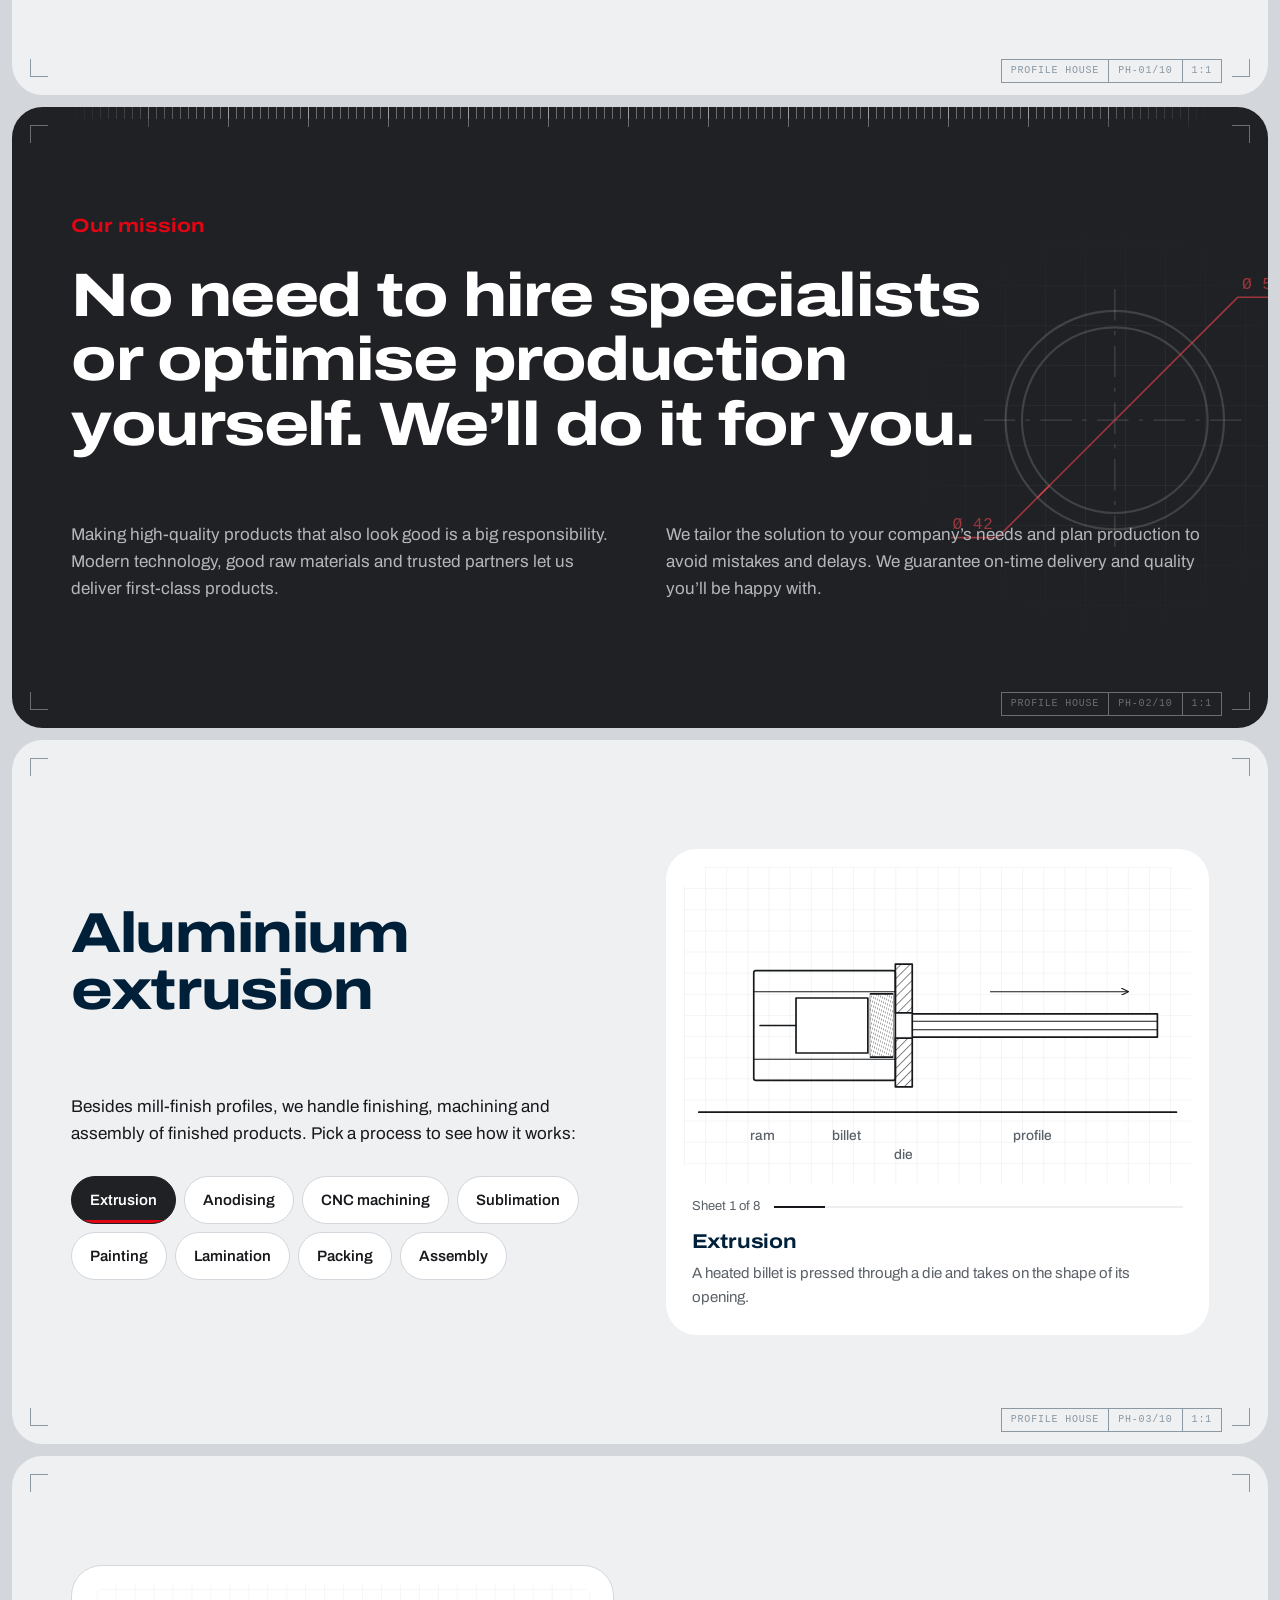
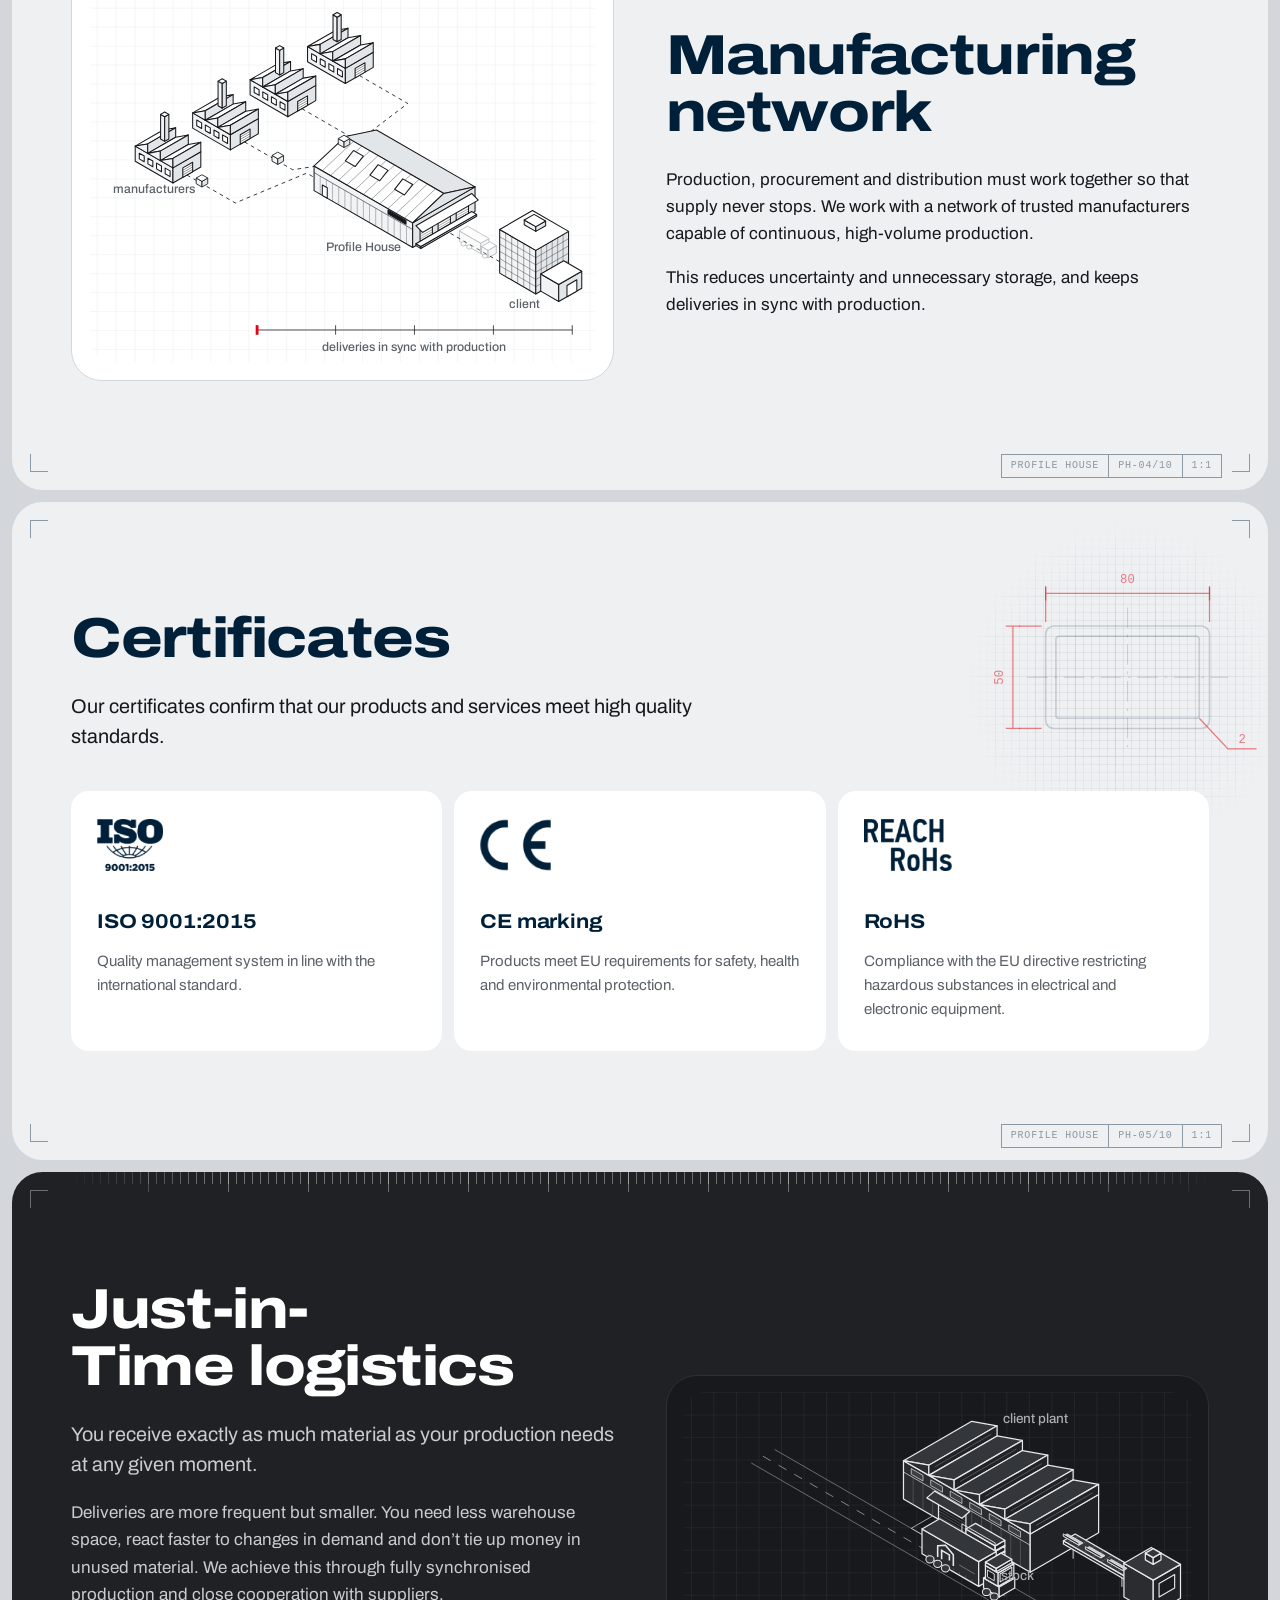
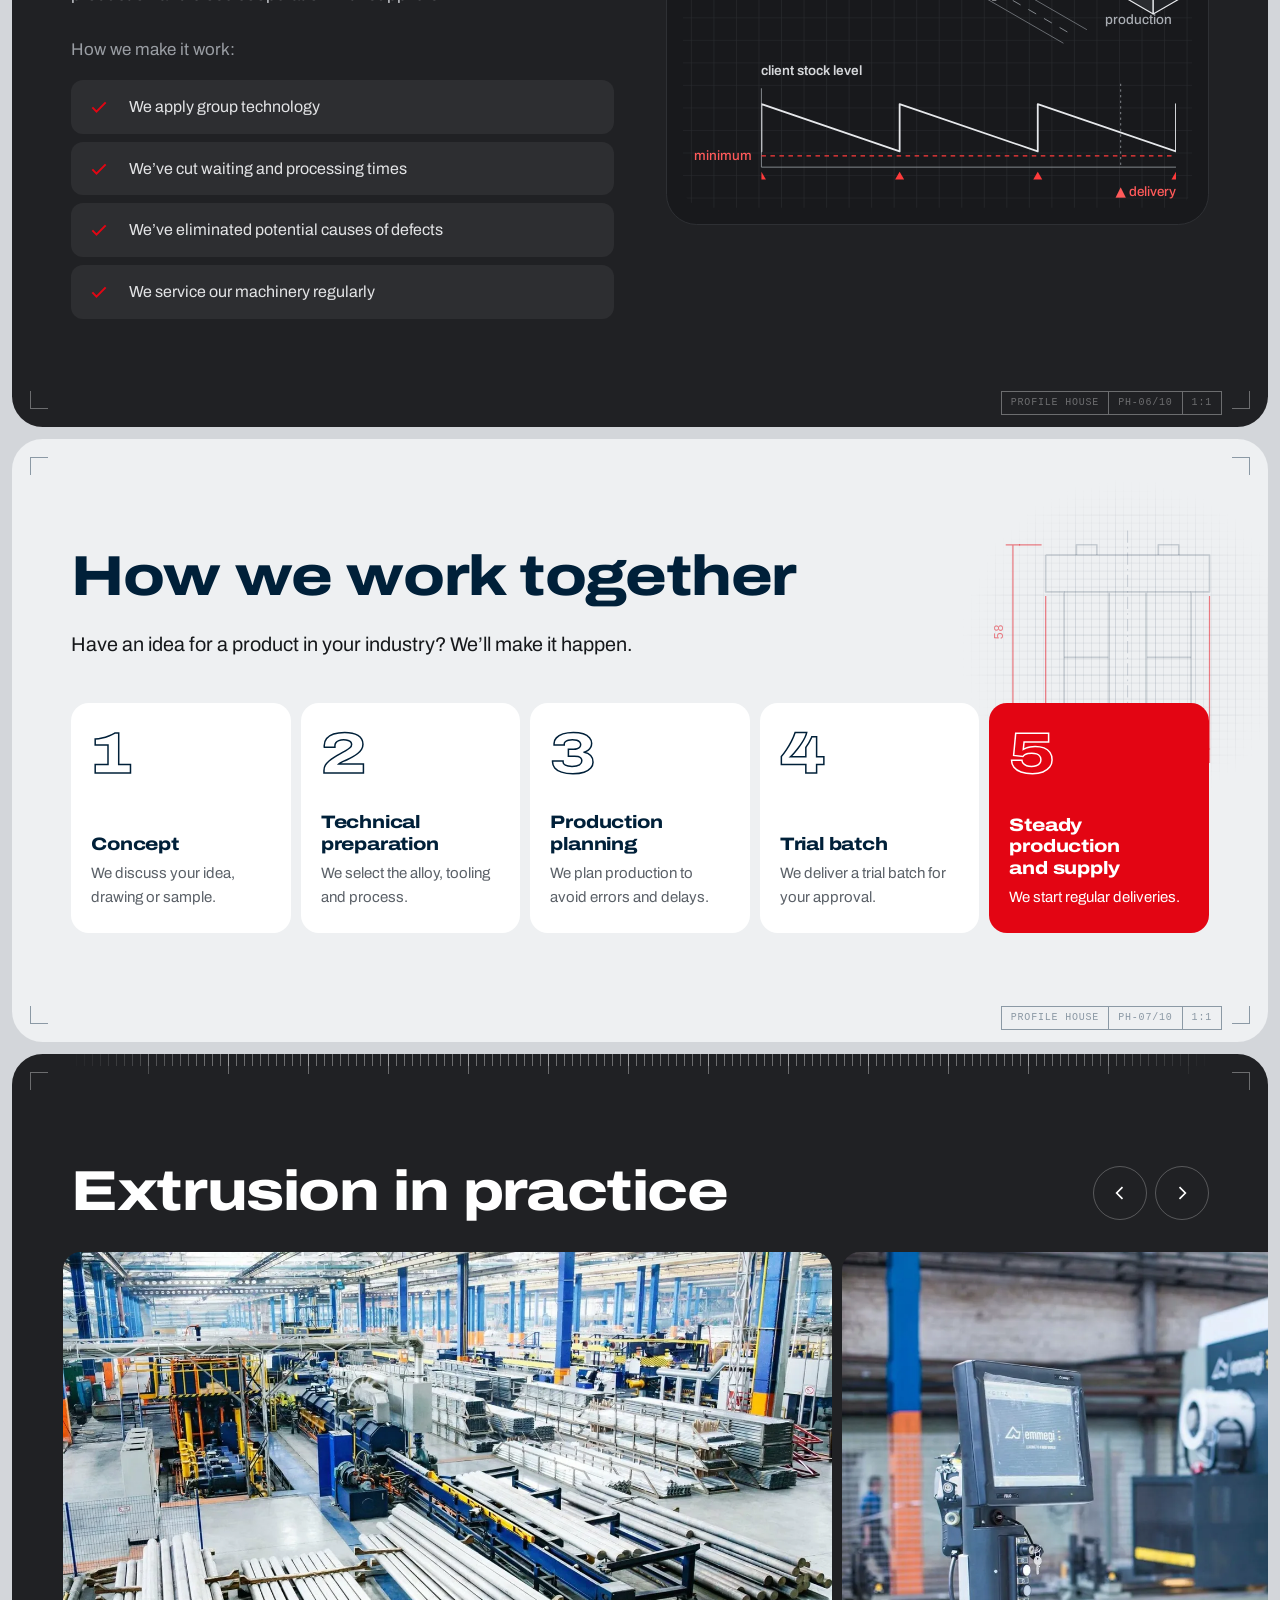
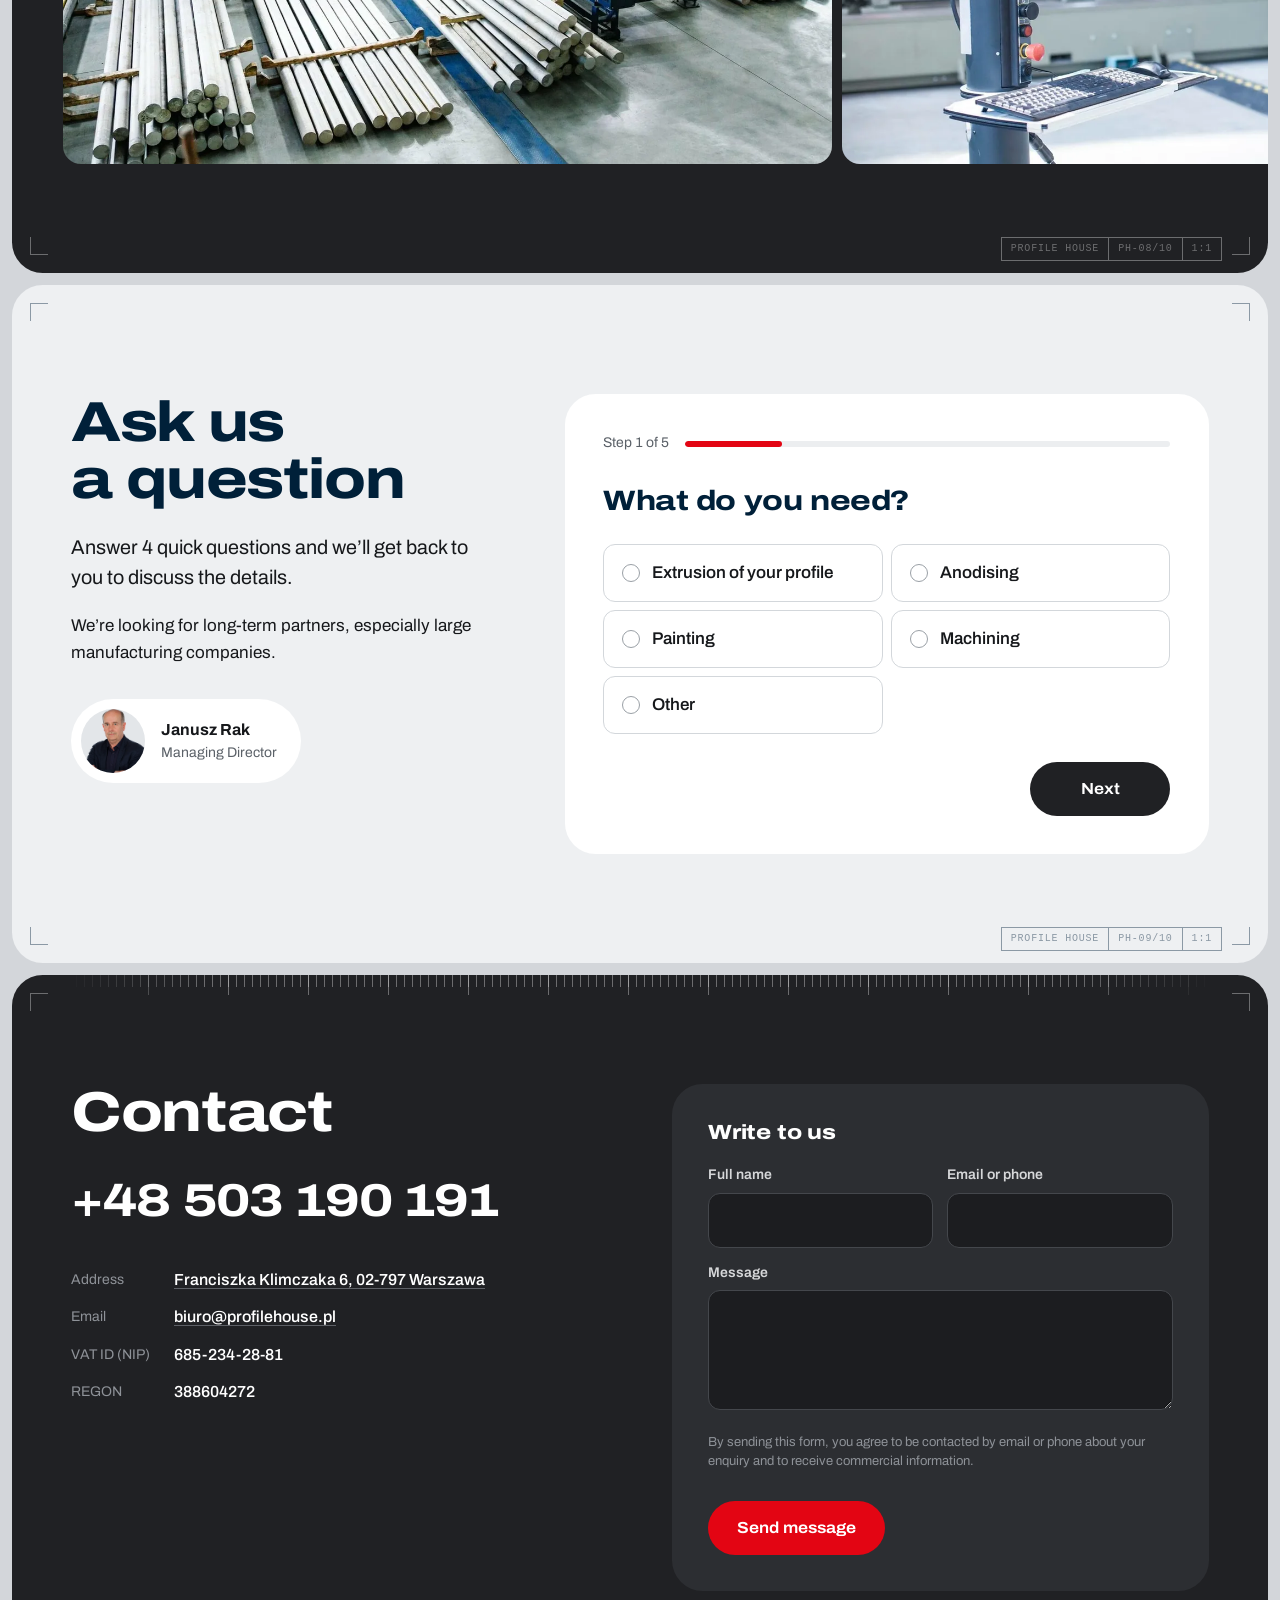
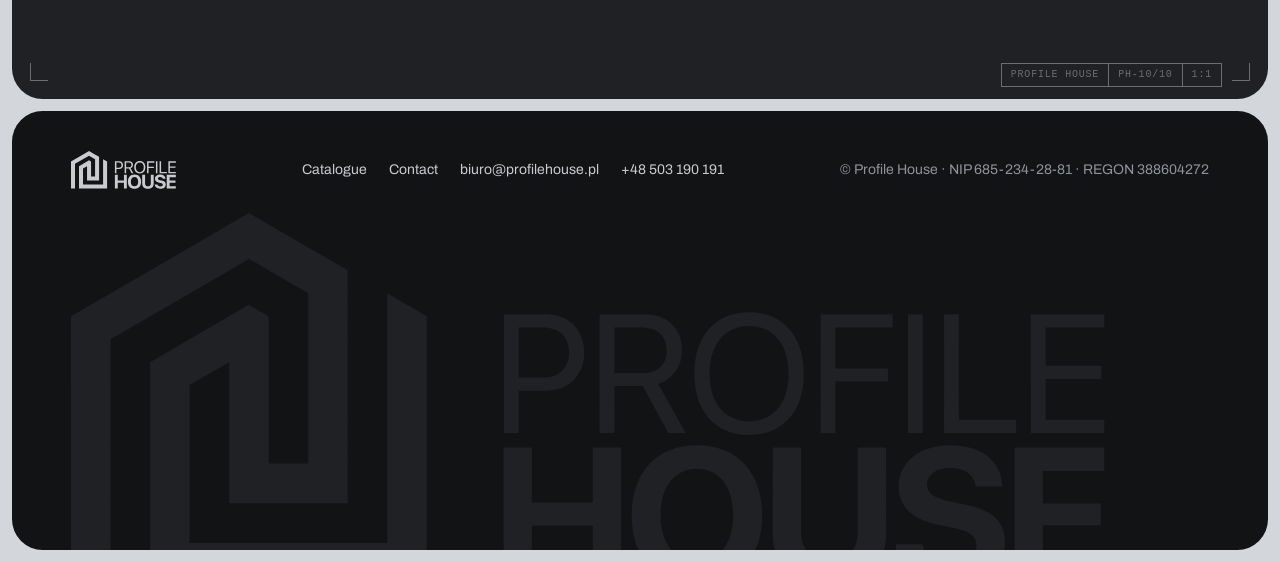
==== commit 309d5930: "Nowy nagłówek na okładkach linków: „według Twojego projektu” Co-Authored-By: Claude Opus 5.5 <norepl" ====
--- a/en/index.html
+++ b/en/index.html
@@ -16,7 +16,7 @@
 <meta property="og:title" content="Profile House — aluminium profile manufacturer and supplier">
 <meta property="og:description" content="We manufacture and supply aluminium profiles for businesses in Poland and across Europe: extrusion, anodising, CNC machining, painting and assembly. Just-in-Time delivery.">
 <meta property="og:url" content="https://profilehouse.pl/en/">
-<meta property="og:image" content="https://profilehouse.pl/assets/og/og-en.jpg">
+<meta property="og:image" content="https://profilehouse.pl/assets/og/og-en.jpg?v=ba13b365">
 <meta property="og:image:width" content="1200">
 <meta property="og:image:height" content="630">
 <meta property="og:image:alt" content="Profile House">
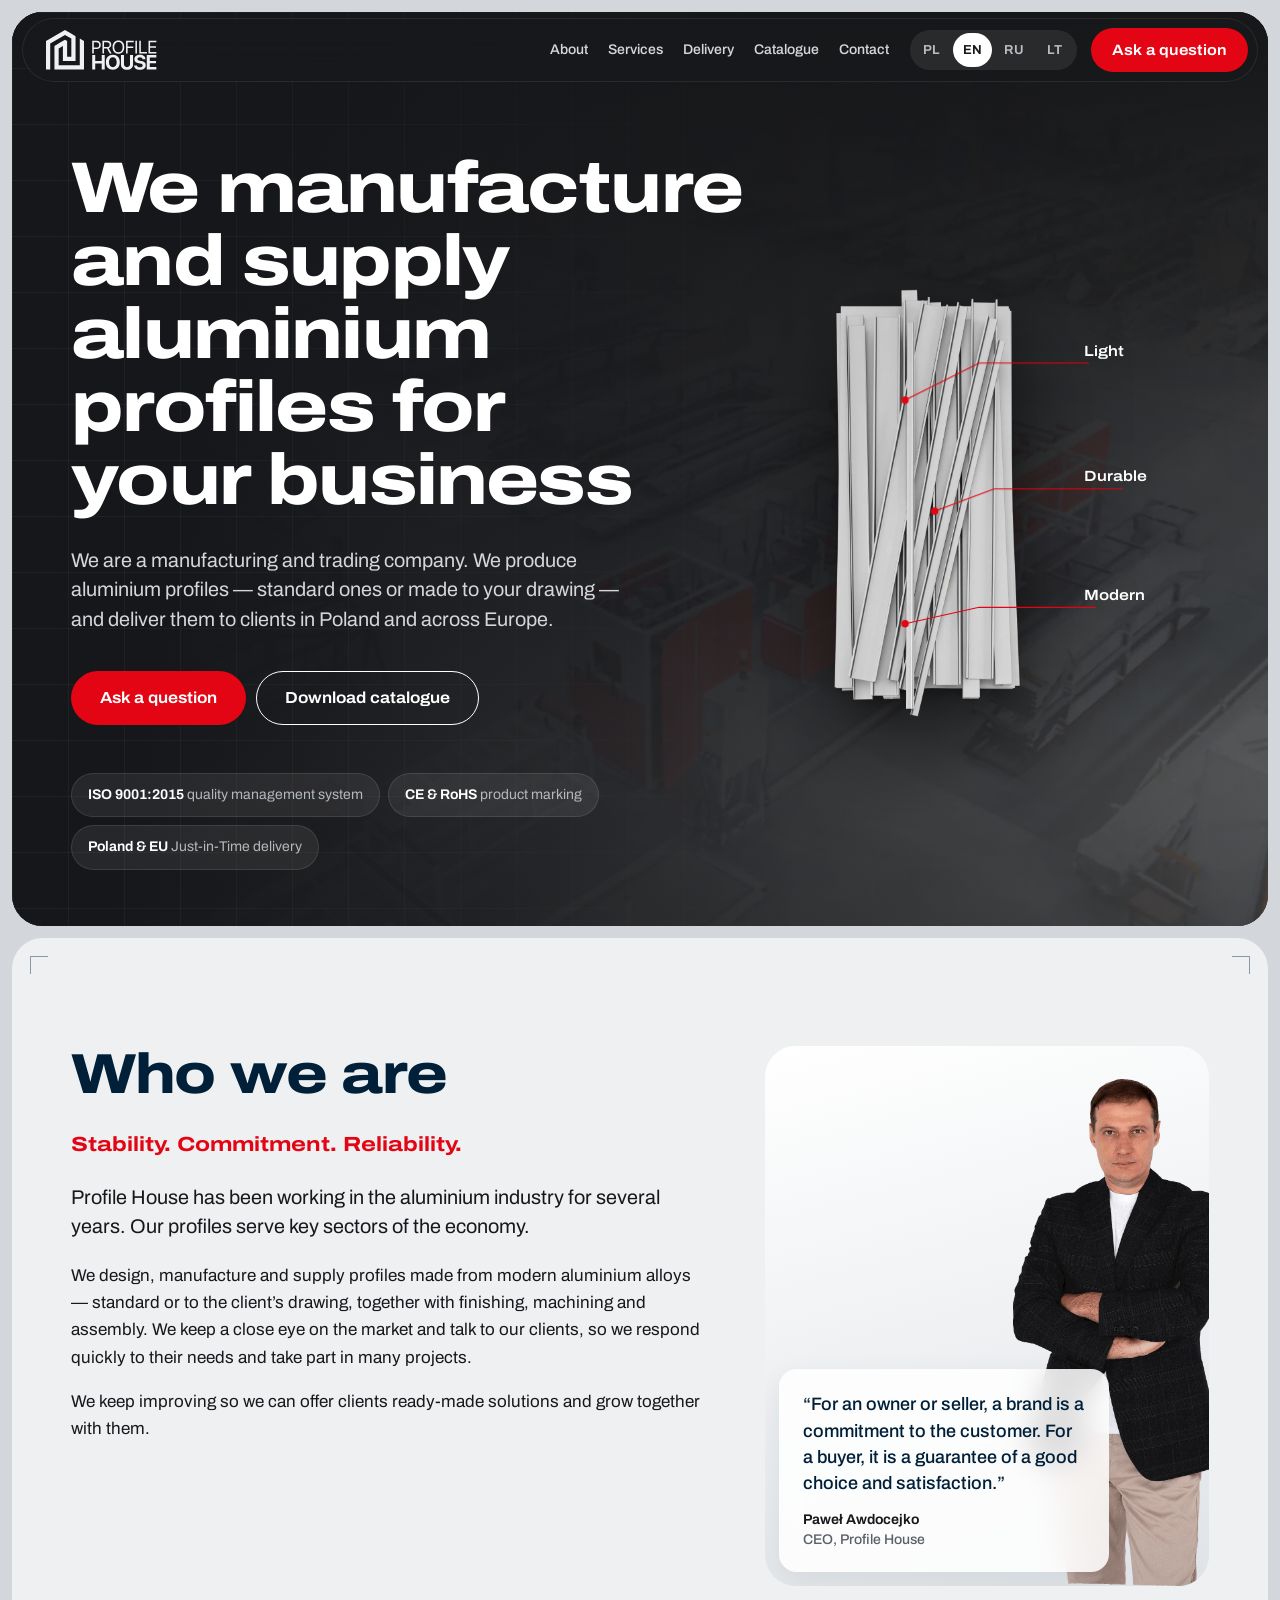
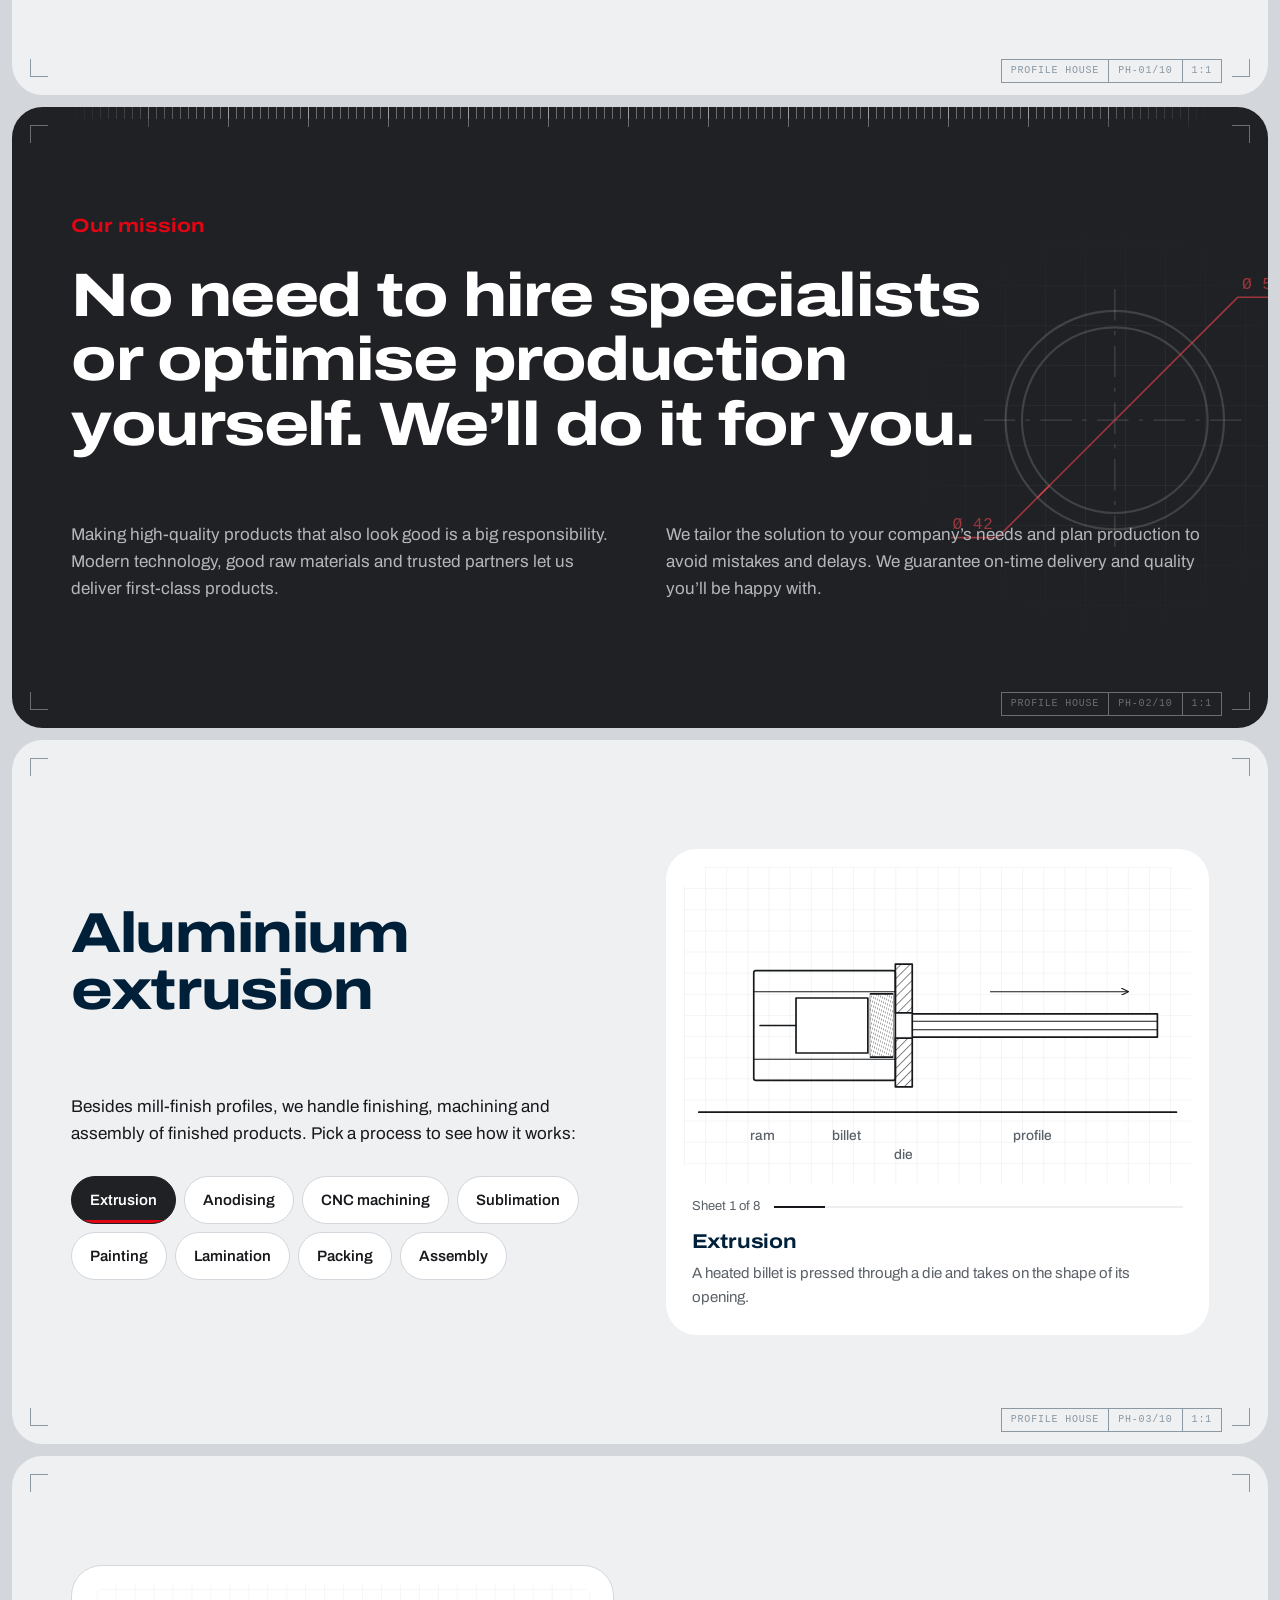
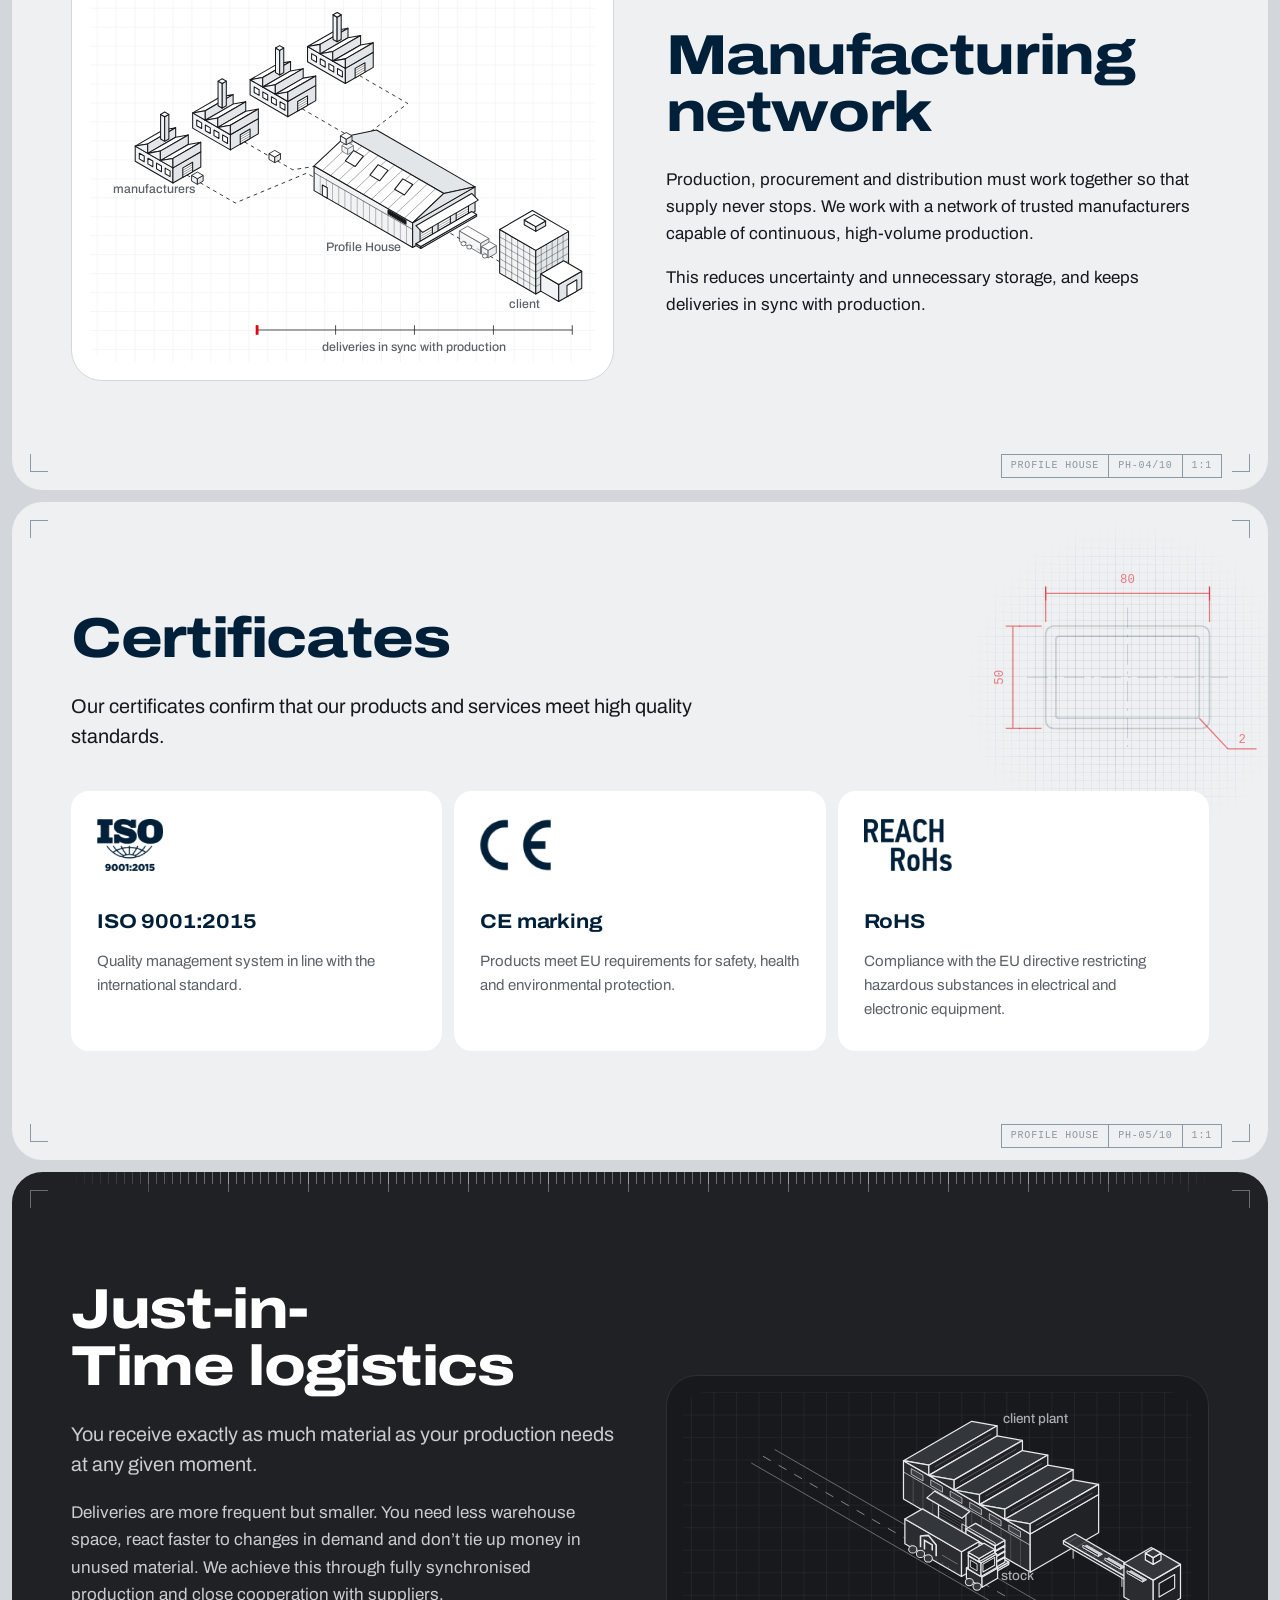
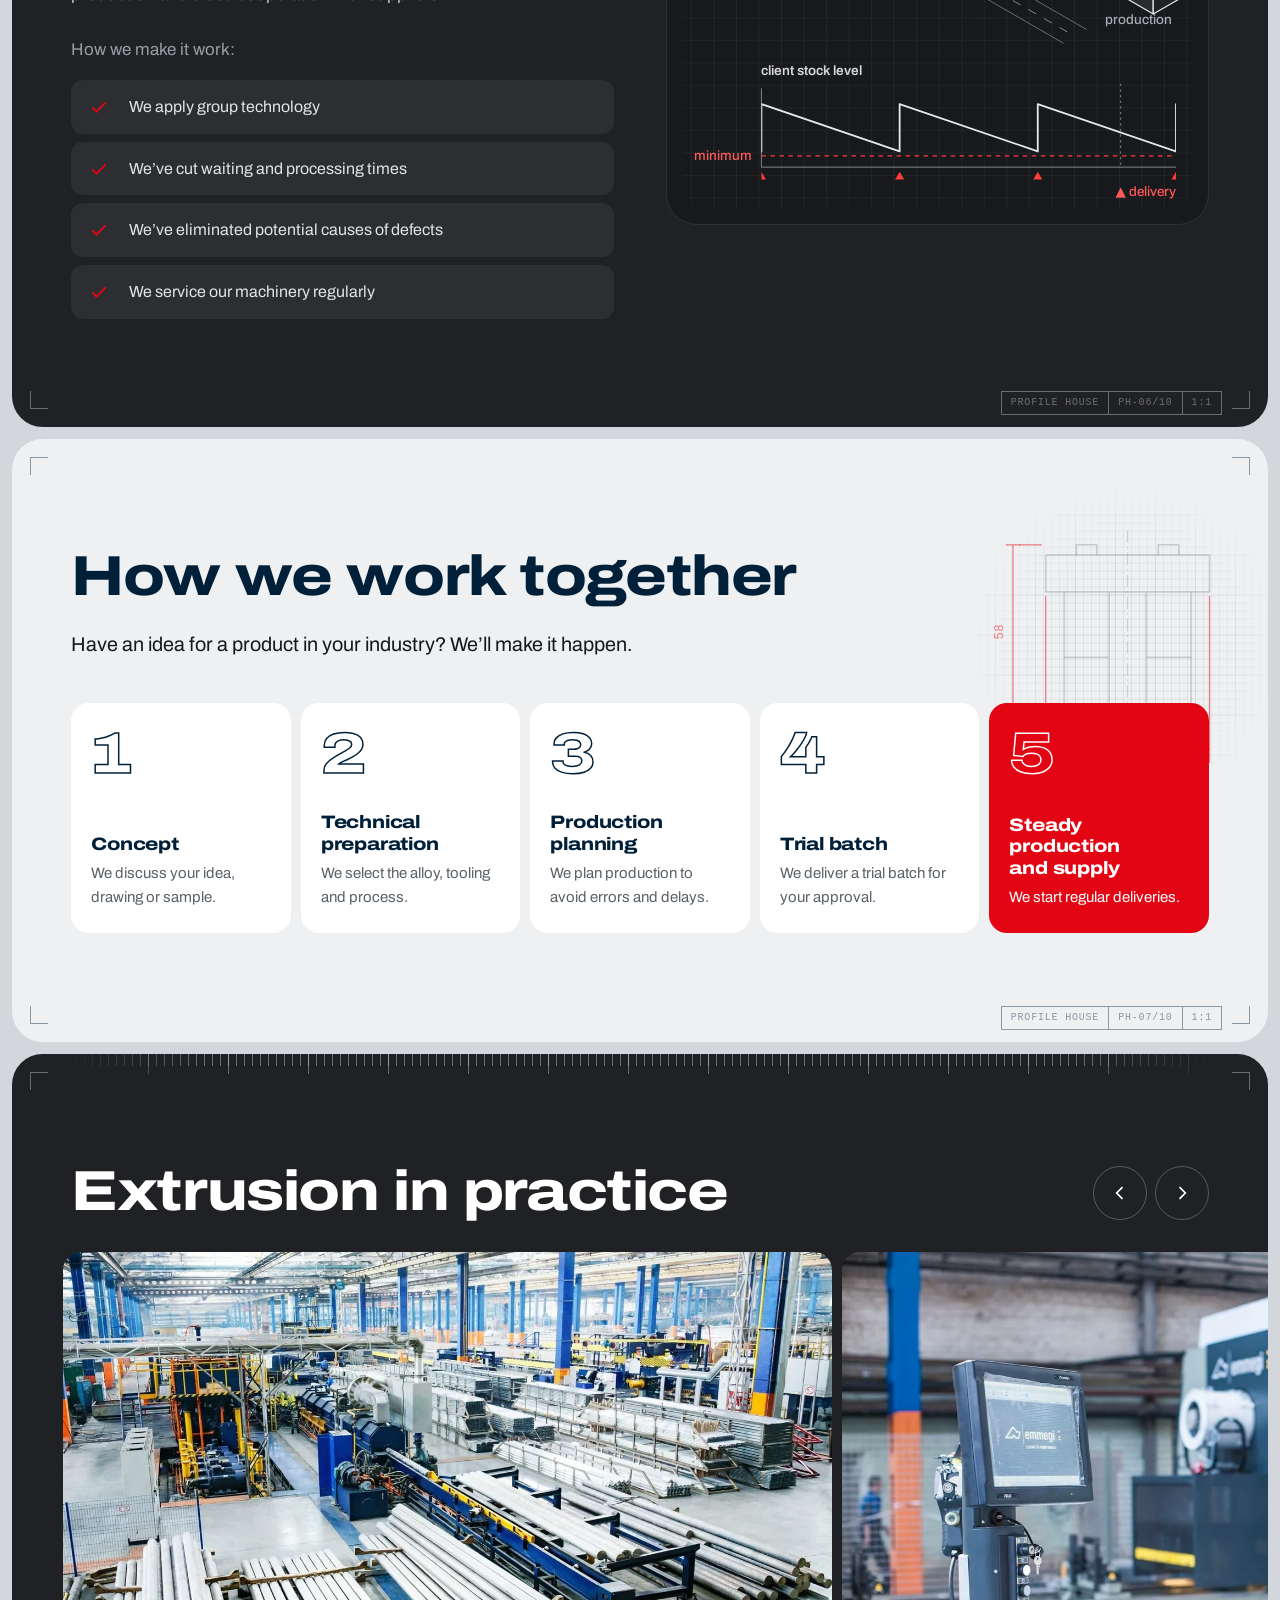
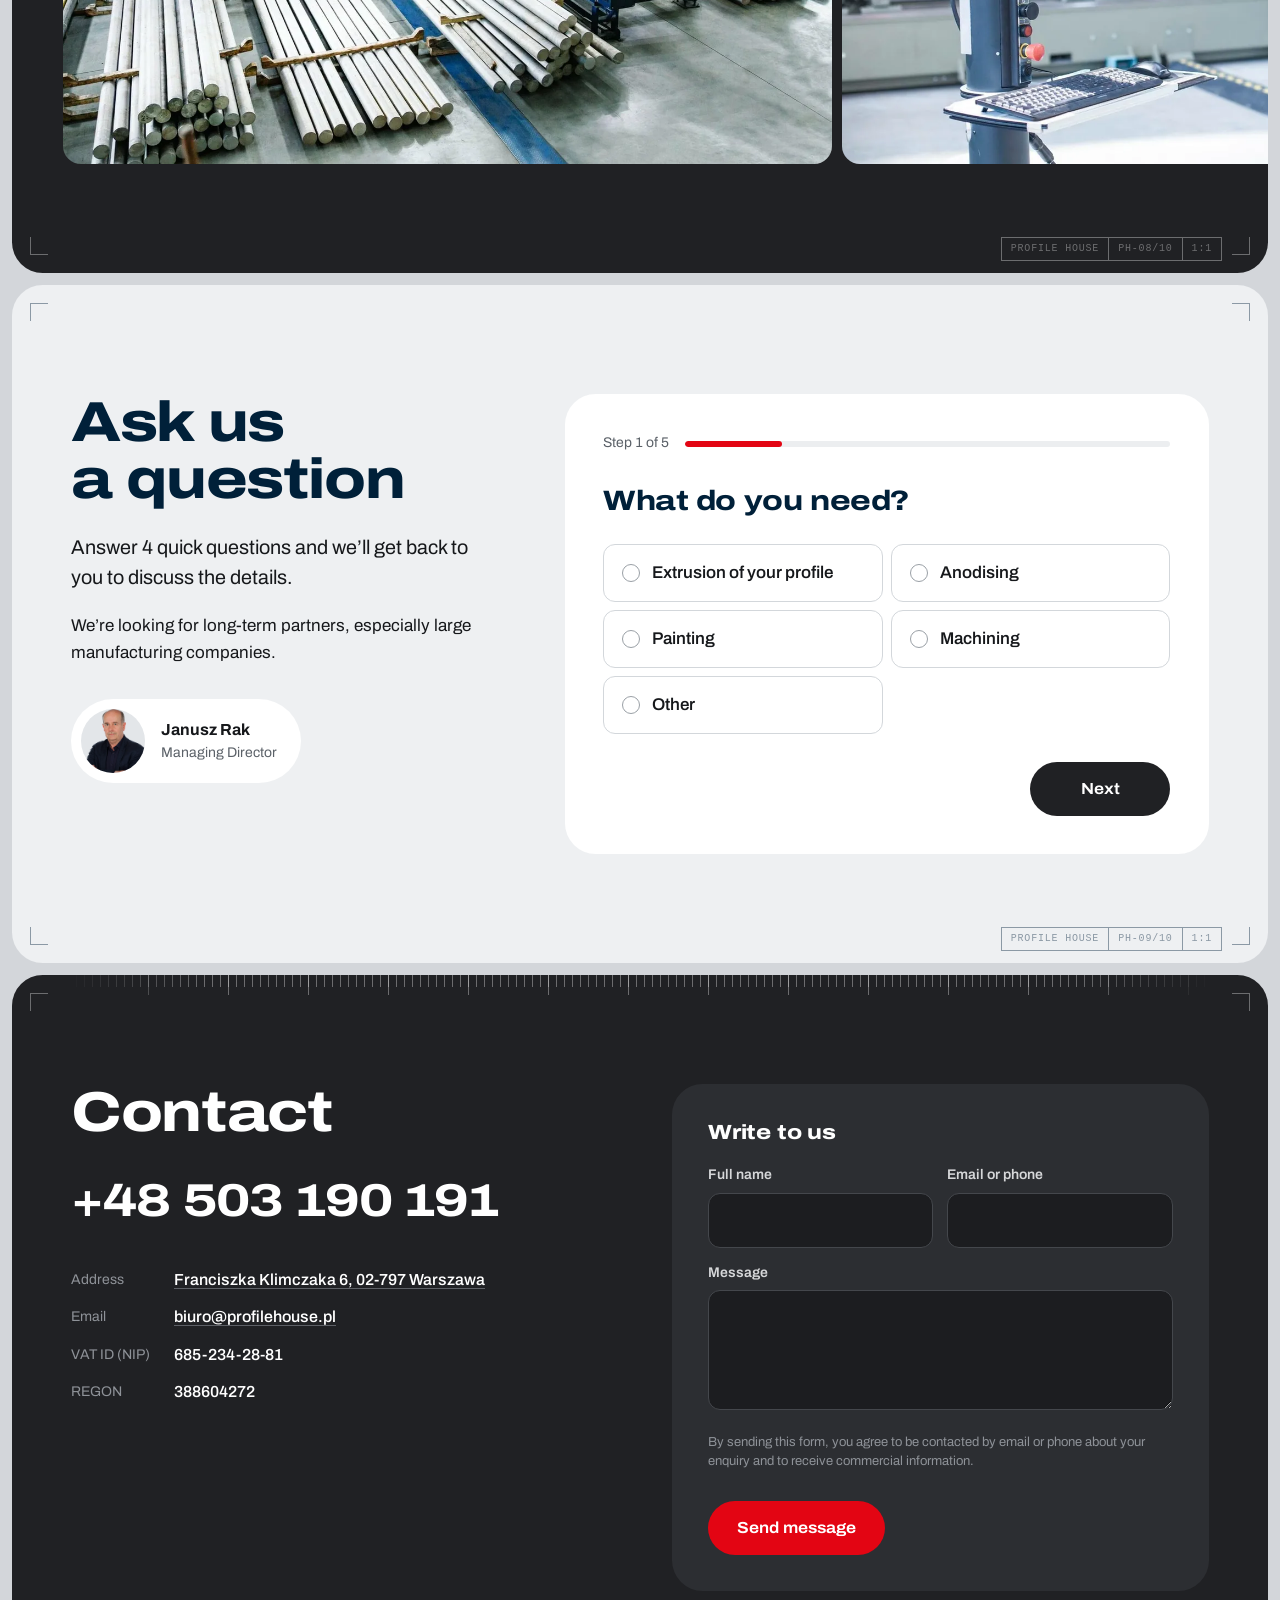
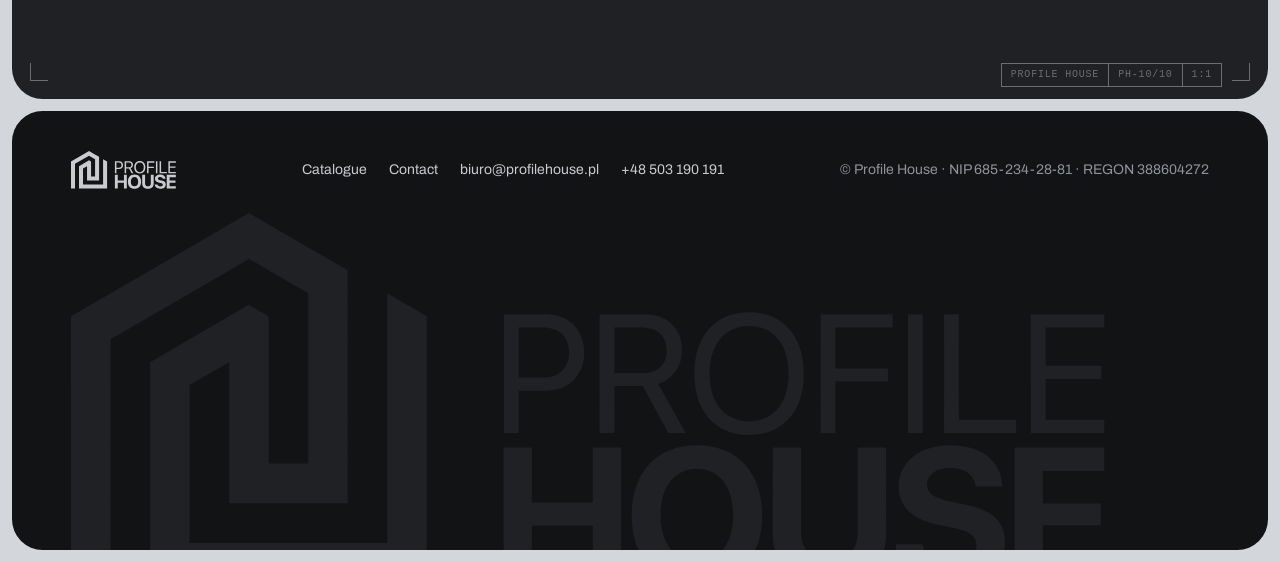
==== commit 372d2179: "Okładki linków bez ISO/CE/RoHS Co-Authored-By: Claude Opus 5.5 <noreply@anthropic.com> Claude-Sessio" ====
--- a/en/index.html
+++ b/en/index.html
@@ -16,7 +16,7 @@
 <meta property="og:title" content="Profile House — aluminium profile manufacturer and supplier">
 <meta property="og:description" content="We manufacture and supply aluminium profiles for businesses in Poland and across Europe: extrusion, anodising, CNC machining, painting and assembly. Just-in-Time delivery.">
 <meta property="og:url" content="https://profilehouse.pl/en/">
-<meta property="og:image" content="https://profilehouse.pl/assets/og/og-en.jpg?v=ba13b365">
+<meta property="og:image" content="https://profilehouse.pl/assets/og/og-en.jpg?v=ce730187">
 <meta property="og:image:width" content="1200">
 <meta property="og:image:height" content="630">
 <meta property="og:image:alt" content="Profile House">
